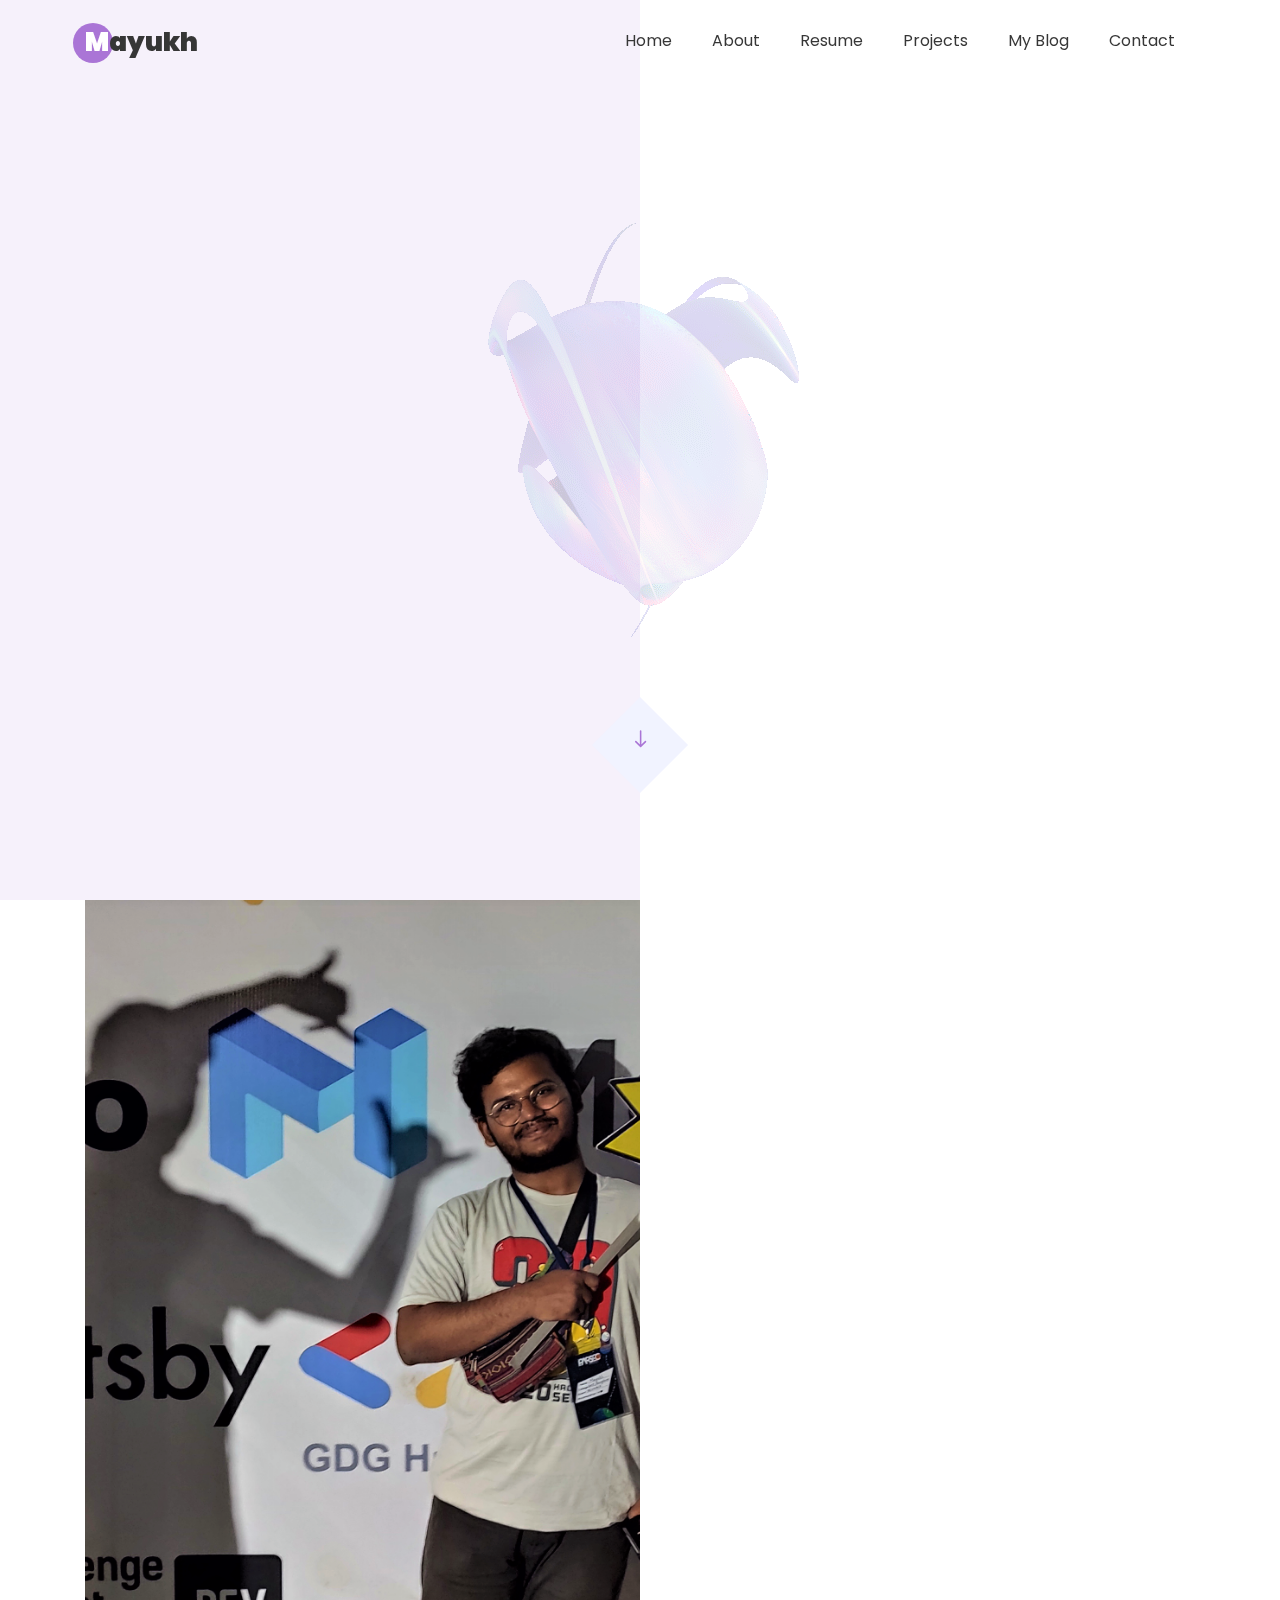
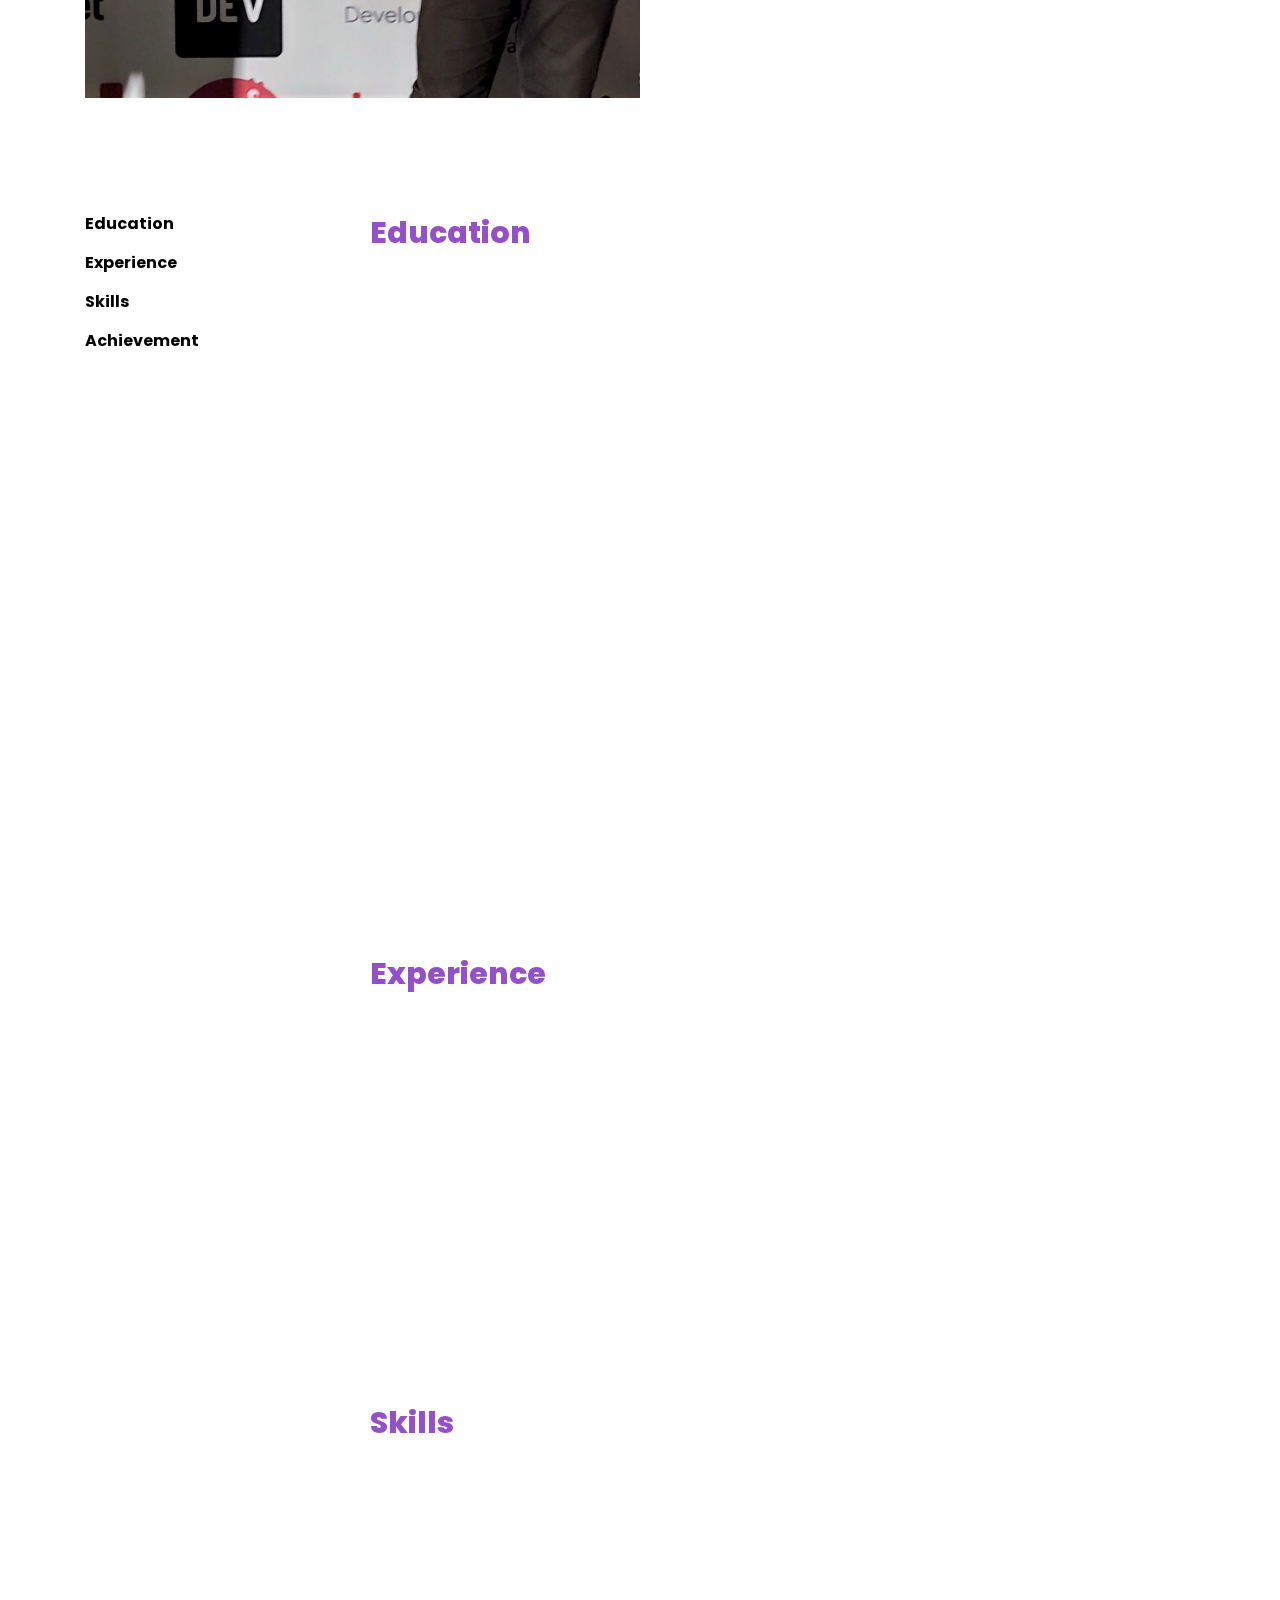
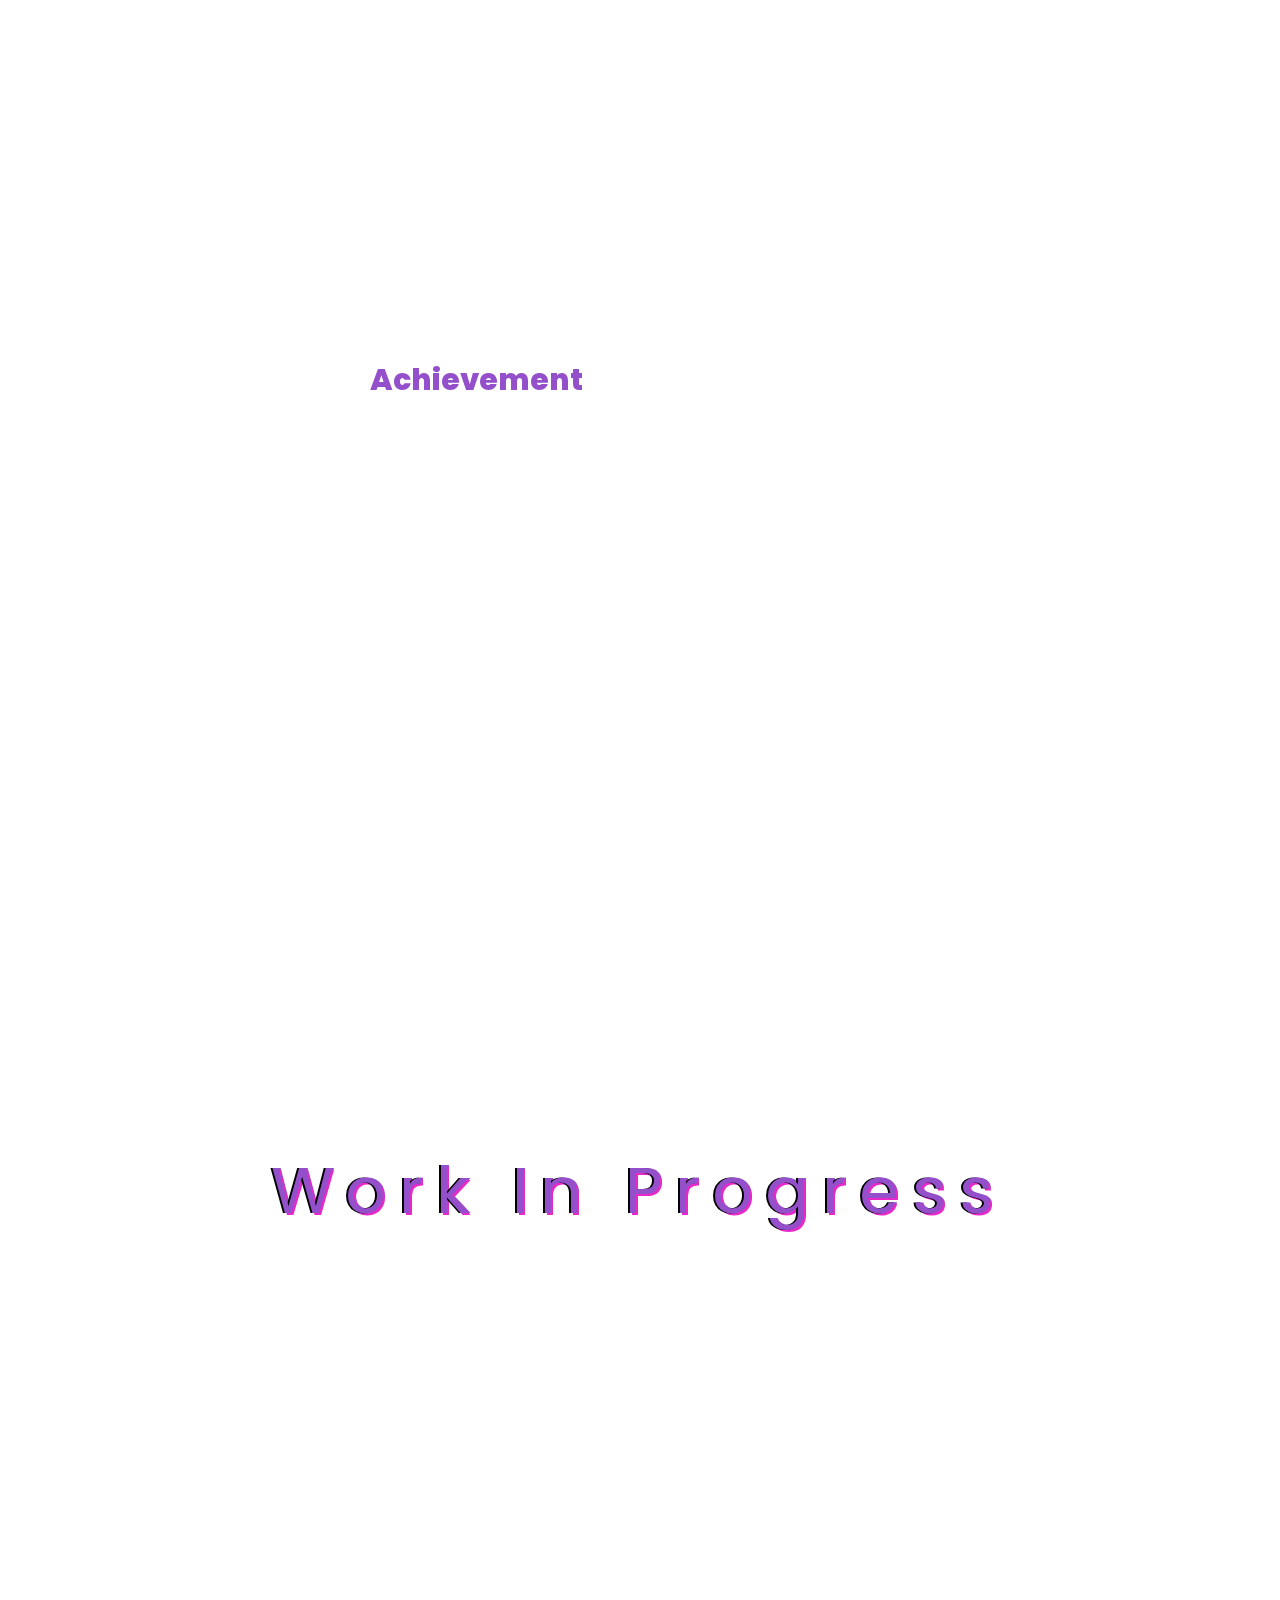
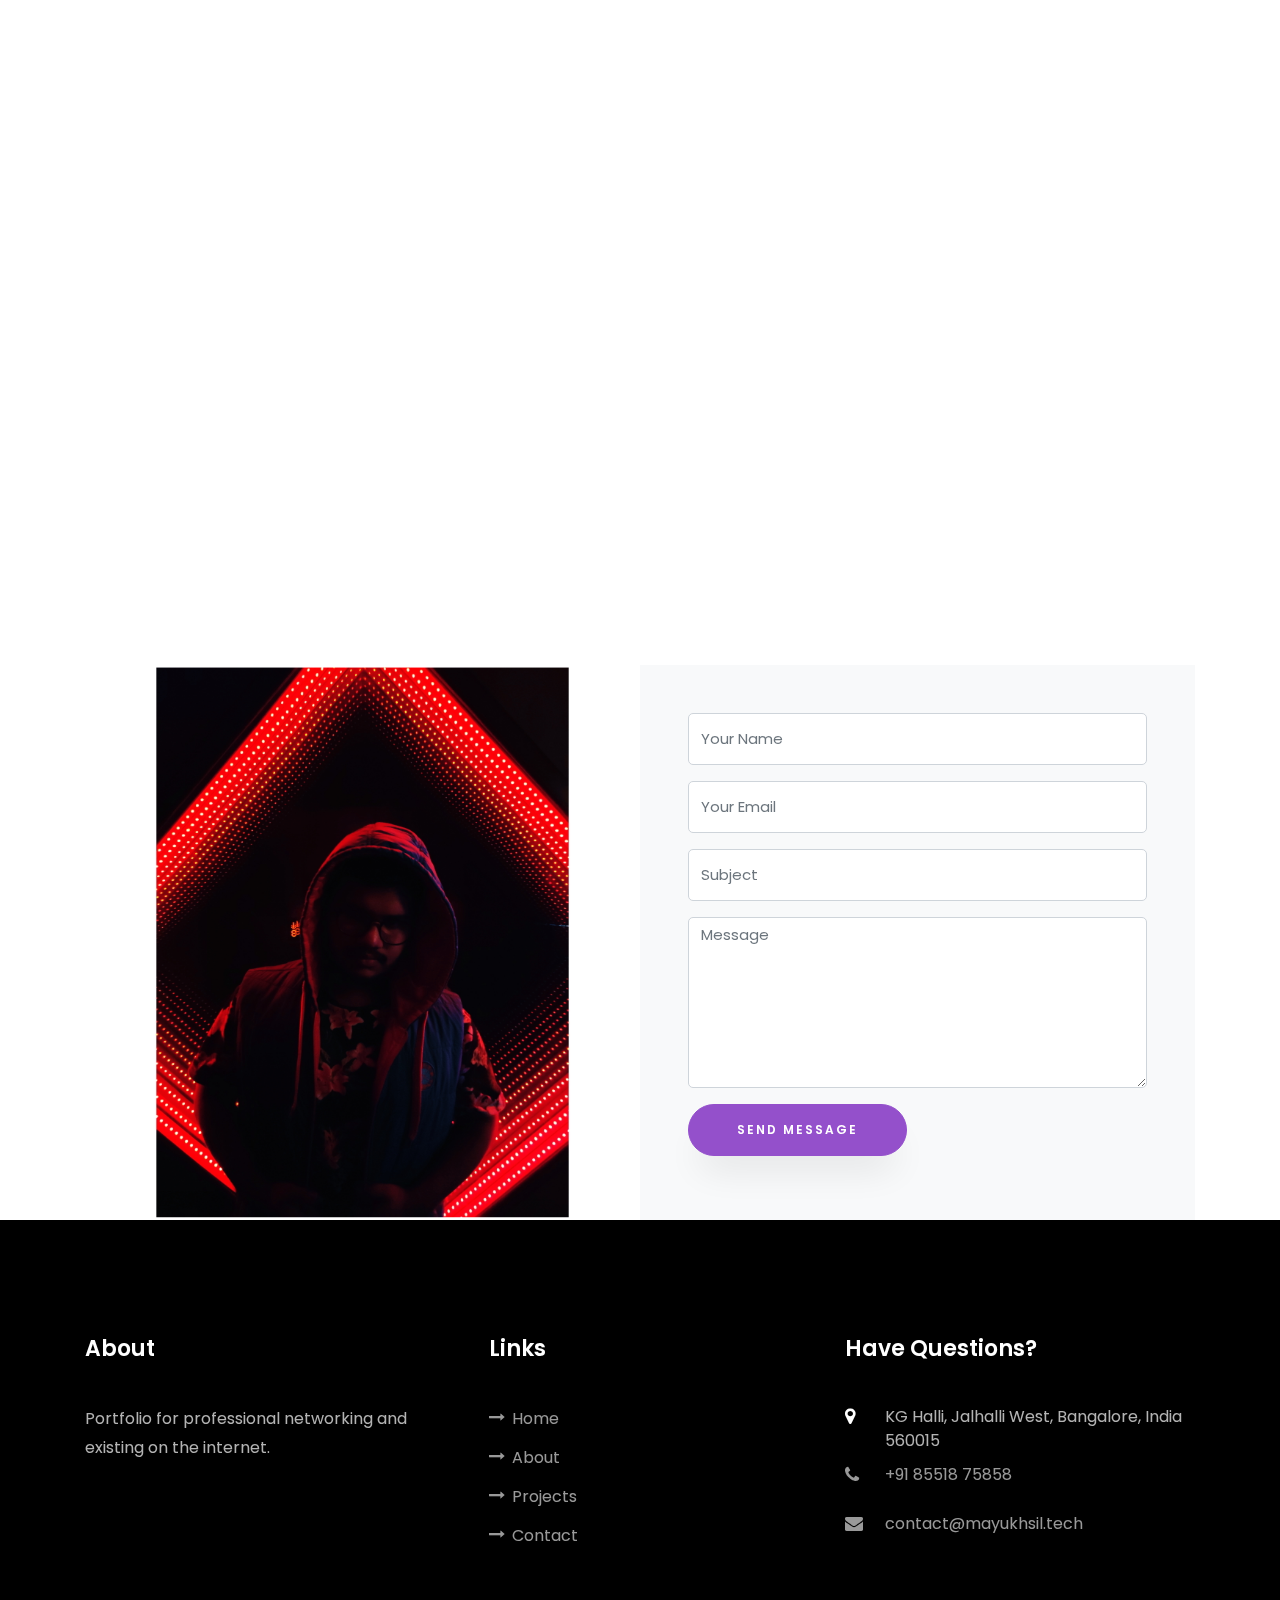
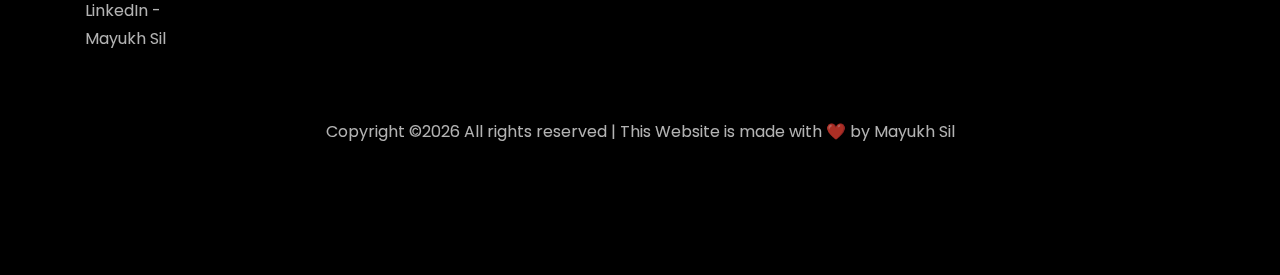
==== index.html @ 93328729 "stable build" ====
<!DOCTYPE html>
<html lang="en">

<head>
	<title>Mayukh Sil</title>
	<meta charset="utf-8">
	<meta name="viewport" content="width=device-width, initial-scale=1, shrink-to-fit=yes">

	<link href="https://fonts.googleapis.com/css?family=Poppins:100,200,300,400,500,600,700,800,900" rel="stylesheet">

	<link rel="stylesheet" href="css/open-iconic-bootstrap.min.css">
	<link rel="stylesheet" href="css/animate.css">

	<link rel="stylesheet" href="css/owl.carousel.min.css">
	<link rel="stylesheet" href="css/owl.theme.default.min.css">
	<link rel="stylesheet" href="css/magnific-popup.css">

	<link rel="stylesheet" href="css/aos.css">

	<link rel="stylesheet" href="css/ionicons.min.css">

	<link rel="stylesheet" href="css/flaticon.css">
	<link rel="stylesheet" href="css/icomoon.css">
	<link rel="stylesheet" href="css/style.css">

	<link href="images/favicon.png" rel="shortcut icon" type="image/x-icon" />

</head>

<body data-spy="scroll" data-target=".site-navbar-target" data-offset="300">
	<div id="preloader"></div>



	<nav class="navbar navbar-expand-lg navbar-dark ftco_navbar ftco-navbar-light site-navbar-target" id="ftco-navbar">
		<div class="container">
			<a class="navbar-brand" href="index.html"><span>M</span>ayukh</a>
			<button class="navbar-toggler js-fh5co-nav-toggle fh5co-nav-toggle" type="button" data-toggle="collapse"
				data-target="#ftco-nav" aria-controls="ftco-nav" aria-expanded="false" aria-label="Toggle navigation">
				<span class="oi oi-menu"></span> Menu
			</button>

			<div class="collapse navbar-collapse" id="ftco-nav">
				<ul class="navbar-nav nav ml-auto">
					<li class="nav-item"><a href="#home-section" class="nav-link"><span>Home</span></a></li>
					<li class="nav-item"><a href="#about-section" class="nav-link"><span>About</span></a></li>
					<li class="nav-item"><a href="#resume-section" class="nav-link"><span>Resume</span></a></li>
					<!--
					<li class="nav-item"><a href="#services-section" class="nav-link"><span>Services</span></a></li>
				-->
					<li class="nav-item"><a href="#projects-section" class="nav-link"><span>Projects</span></a></li>
					<li class="nav-item"><a href="https://medium.com/@mayukh.sil7" class="nav-link"><span>My Blog</span></a>
					</li>
					<li class="nav-item"><a href="#contact-section" class="nav-link"><span>Contact</span></a></li>
				</ul>
			</div>
		</div>
	</nav>
	<section class="hero-wrap js-fullheight">
		<div class="overlay"></div>
		<div class="container">
			<div class="row no-gutters slider-text js-fullheight justify-content-center align-items-center">
				<div class="col-lg-8 col-md-6 ftco-animate d-flex align-items-center">
					<div class="text text-center">
						<span class="subheading">Hey! I am</span>
						<h1 class="glitch" data-text="MAYUKH SIL">MAYUKH SIL</h1>
						<h2>I'm a
							<span class="txt-rotate" data-period="300"
								data-rotate='[ "Developer.", "UI/UX Designer.", "Data Analyst.", "Photographer."]'></span>
						</h2>
					</div>
				</div>
			</div>
		</div>
		</div>
		<div class="mouse">
			<a href="#" class="mouse-icon">
				<div class="mouse-wheel"><span class="ion-ios-arrow-round-down"></span></div>
			</a>
		</div>
	</section>

	<section class="ftco-about img ftco-section ftco-no-pt ftco-no-pb " id="about-section">
		<div class="container">
			<div class="row d-flex no-gutters">
				<div class="col-md-3 col-lg-6 d-flex">
					<div class="img-about img d-flex align-items-stretch">
						<div class="overlay"></div>
						<div class="img d-flex align-self-stretch align-items-center"
							style="background-image:url(images/header-bg.jpg);">
						</div>
					</div>
				</div>
				<div class="col-md-6 col-lg-6 pl-md-5 py-5">
					<div class="row justify-content-start pb-3">
						<div class="col-md-12 heading-section ftco-animate">
							<h1 class="big">About</h1>
							<h2 class="mb-4">About Me</h2>
							<p>I am pursuing B.E. in Computer Science. I am a very optimistic guy with loads of joyful vibes,
								and I try my best to keep the conversations flowing. Technology as a whole has alwyas amused
								me and has kept my brains working to the maximum. From the moment I was exposed to the 
								industry I have worked on quite a lot projects using tech stacks like Tensorflow, OpenCV, Flutter,
								HTML, CSS, js, etc. My vision is to make the world a better place for us and the next Generation 
								to live in.
								</p>
							<ul class="about-info mt-4 px-md-0 px-2">
								<li class="d-flex"><span>Name:</span> <span>Mayukh Sil</span></li>
								<li class="d-flex"><span>Date of birth:</span> <span>07 October 2000</span></li>
								<li class="d-flex"><span>Address:</span> <span>KG Halli, Jalhalli West, Bangalore, India</span>
								</li>
								<li class="d-flex"><span>Zip code:</span> <span>560015</span></li>
								<li class="d-flex"><span>Email:</span> <span>contact@bhanupratap.me</span></li>
								<li class="d-flex"><span>Phone: </span> <span>+91 8551875858</span></li>
							</ul>
						</div>
					</div>
					<div class="counter-wrap ftco-animate d-flex mt-md-3">
						<div class="text">
							<p><a href="https://drive.google.com/file/d/1yWUNBgLp33LvLW0qSd0_REghd8GrOHs9/view?usp=sharing"
									class="btn btn-primary py-3 px-3">Download CV</a></p>
						</div>
					</div>
				</div>
			</div>
		</div>
	</section>
	<section class="ftco-section ftco-no-pb goto-here" id="resume-section">
		<div class="container">
			<div class="row">
				<div class="col-md-3">
					<nav id="navi">
						<ul>
							<li><a href="#page-1">Education</a></li>
							<li><a href="#page-2">Experience</a></li>
							<li><a href="#page-3">Skills</a></li>
							<li><a href="#page-4">Achievement</a></li>
						</ul>
					</nav>
				</div>
				<div class="col-md-9">
					<div id="page-1" class="page one">
						<h2 class="heading">Education</h2>
						<div class="resume-wrap d-flex ftco-animate">
							<div class="icon d-flex align-items-center justify-content-center">
								<span class="flaticon-ideas"></span>
							</div>
							<div class="text pl-3">
								<span class="date">2018-Present</span>
								<h2>Bachelor Degree in Computer Science</h2>
								<span class="position">Sri Venkateshwara College of Engineering, Bangalore</span>
								<p><span class="position">Percentage:</span><span class="date"> 75</span></p>
							</div>
						</div>
						<div class="resume-wrap d-flex ftco-animate">
							<div class="icon d-flex align-items-center justify-content-center">
								<span class="flaticon-ideas"></span>
							</div>
							<div class="text pl-3">
								<span class="date">2017-2018</span>
								<h2>12<sup>th</sup> Grade</h2>
								<span class="position">Kendriya Vidyalaya No. 2, AFS Devlali</span>
								<p><span class="position">Percentage:</span><span class="date"> 74</span></p>

							</div>
						</div>
						<div class="resume-wrap d-flex ftco-animate">
							<div class="icon d-flex align-items-center justify-content-center">
								<span class="flaticon-ideas"></span>
							</div>
							<div class="text pl-3">
								<span class="date">2015-2016</span>
								<h2>10<sup>th</sup> Standard</h2>
								<span class="position">Kendriya Vidyalaya No. 2, AFS Devlali</span>
								<p><span class="position">CGPA:</span><span class="date"> 9.8</span></p>
							</div>
						</div>
					</div>

					<div id="page-2" class="page two">
						<h2 class="heading">Experience</h2>
						<div class="resume-wrap d-flex ftco-animate">
							<div class="icon d-flex align-items-center justify-content-center">
								<span class="flaticon-ideas"></span>
							</div>
							<div class="text pl-3">
								<span class="date">MAR/2019 - NOV/2019</span>
								<h2>Data Analysis</h2>
								<span class="position">Swiggy</span>
							</div>
						</div>
						<div class="resume-wrap d-flex ftco-animate">
							<div class="icon d-flex align-items-center justify-content-center">
								<span class="flaticon-ideas"></span>
							</div>
							<div class="text pl-3">
								<span class="date">FEB/2020-Present</span>
								<h2>Android Development</h2>
								<span class="position">NULLCREW</span>
							</div>
						</div>
					</div>
					<div id="page-3" class="page three">
						<h2 class="heading">Skills</h2>
						<div class="row">
							<div class="col-md-6 animate-box ftco-animate">
								<div class="progress-wrap ">
									<h3>Python</h3>
									<div class="progress1">
										<div class="progress-bar color-1" role="progressbar" aria-valuenow="90"
											aria-valuemin="0" aria-valuemax="100" style="width:90%">
											<span class="percentage">90%</span>
										</div>
									</div>
								</div>
							</div>
							<div class="col-md-6 animate-box">
								<div class="progress-wrap ftco-animate">
									<h3>Flutter/DART</h3>
									<div class="progress1">
										<div class="progress-bar color-4" role="progressbar" aria-valuenow="90"
											aria-valuemin="0" aria-valuemax="100" style="width:80%">
											<span>80%</span>
										</div>
									</div>
								</div>
							</div>
							<div class="col-md-6 animate-box">
								<div class="progress-wrap ftco-animate">
									<h3>Machine Learning</h3>
									<div class="progress1">
										<div class="progress-bar color-5" role="progressbar" aria-valuenow="70"
											aria-valuemin="0" aria-valuemax="100" style="width:75%">
											<span>75%</span>
										</div>
									</div>
								</div>
							</div>

							<div class="col-md-6 animate-box">
								<div class="progress-wrap ftco-animate">
									<h3>Linux/UNIX</h3>
									<div class="progress1">
										<div class="progress-bar color-6" role="progressbar" aria-valuenow="80"
											aria-valuemin="0" aria-valuemax="100" style="width:80%">
											<span>80%</span>
										</div>
									</div>
								</div>
							</div>

							<div class="col-md-6 animate-box">
								<div class="progress-wrap ftco-animate">
									<h3>Web Scaping</h3>
									<div class="progress1">
										<div class="progress-bar color-6" role="progressbar" aria-valuenow="80"
											aria-valuemin="0" aria-valuemax="100" style="width:40%">
											<span>40%</span>
										</div>
									</div>
								</div>
							</div>

							<div class="col-md-6 animate-box">
								<div class="progress-wrap ftco-animate">
									<h3>Data Science</h3>
									<div class="progress1">
										<div class="progress-bar color-6" role="progressbar" aria-valuenow="80"
											aria-valuemin="0" aria-valuemax="100" style="width:65%">
											<span>65%</span>
										</div>
									</div>
								</div>
							</div>
							<div class="col-md-6 animate-box">
								<div class="progress-wrap ftco-animate">
									<h3>Computer Vision</h3>
									<div class="progress1">
										<div class="progress-bar color-6" role="progressbar" aria-valuenow="80"
											aria-valuemin="0" aria-valuemax="100" style="width:60%">
											<span>60%</span>
										</div>
									</div>
								</div>
							</div>


							<div class="col-md-6 animate-box">
								<div class="progress-wrap ftco-animate">
									<h3>Illustration</h3>
									<div class="progress1">
										<div class="progress-bar color-2" role="progressbar" aria-valuenow="85"
											aria-valuemin="0" aria-valuemax="100" style="width:50%">
											<span>50%</span>
										</div>
									</div>
								</div>
							</div>

							<div class="col-md-6 animate-box">
								<div class="progress-wrap ftco-animate">
									<h3>UI/UX</h3>
									<div class="progress1">
										<div class="progress-bar color-6" role="progressbar" aria-valuenow="80"
											aria-valuemin="0" aria-valuemax="100" style="width:80%">
											<span>60%</span>
										</div>
									</div>
								</div>
							</div>

							<div class="col-md-6 animate-box">
								<div class="progress-wrap ftco-animate">
									<h3>HTML5/CSS</h3>
									<div class="progress1">
										<div class="progress-bar color-3" role="progressbar" aria-valuenow="95"
											aria-valuemin="0" aria-valuemax="100" style="width:50%">
											<span>50%</span>
										</div>
									</div>
								</div>
							</div>
						</div>
					</div>
					<div id="page-4" class="page four">
						<h2 class="heading">Achievement</h2>
						<div class="resume-wrap d-flex ftco-animate">
							<div class="icon d-flex align-items-center justify-content-center">
								<span class="flaticon-ideas"></span>
							</div>
							<div class="text pl-3">
								<h2>Hack Club</h2>
								<span class="position">Co-Lead at Hack Club SVCE</span>
								<p>We have some of the most amazing team members and a global community of hackers around the world. The
									goal of Hack Club is to help you become the envisioned Developer you always wanted to be.</p>
								<h5><a href="https://youtu.be/bSwjzbvJqBI">The video for the same can be viewed by
										clicking
										here</a>
								</h5>
							</div>
						</div>
						<div class="resume-wrap d-flex ftco-animate">
							<div class="icon d-flex align-items-center justify-content-center">
								<span class="flaticon-ideas"></span>
							</div>
							<div class="text pl-3">
								<h2>Selected for Google Cloud Prize in
									nation level hackathon "HackON"</h2>
							</div>
						</div>
						<div class="resume-wrap d-flex ftco-animate">
							<div class="icon d-flex align-items-center justify-content-center">
								<span class="flaticon-ideas"></span>
							</div>
							<div class="text pl-3">
								<h2>Second winner for Ideathon-2020 which was organized by our College.</h2>
							</div>
						</div>
						
					</div>
				</div>
			</div>
		</div>
	</section>
	<!--
    <section class="ftco-section" id="services-section">
    	<div class="container-fluid px-md-5">
    		<div class="row justify-content-center py-5 mt-5">
          <div class="col-md-12 heading-section text-center ftco-animate">
          	<h1 class="big big-2">Services</h1>
            <h2 class="mb-4">Services</h2>
            <p>Far far away, behind the word mountains, far from the countries Vokalia and Consonantia</p>
          </div>
        </div>
    		<div class="row">
					<div class="col-md-4 text-center d-flex ftco-animate">
						<a href="#" class="services-1 shadow">
							<span class="icon">
								<i class="flaticon-analysis"></i>
							</span>
							<div class="desc">
								<h3 class="mb-5">Web Design</h3>
								<p>A small river named Duden flows by their place and supplies it with the necessary regelialia.</p>
							</div>
						</a>
					</div>
					<div class="col-md-4 text-center d-flex ftco-animate">
						<a href="#" class="services-1 shadow">
							<span class="icon">
								<i class="flaticon-flasks"></i>
							</span>
							<div class="desc">
								<h3 class="mb-5">Phtography</h3>
								<p>A small river named Duden flows by their place and supplies it with the necessary regelialia.</p>
							</div>
						</a>
					</div>
					<div class="col-md-4 text-center d-flex ftco-animate">
						<a href="#" class="services-1 shadow">
							<span class="icon">
								<i class="flaticon-ideas"></i>
							</span>
							<div class="desc">
								<h3 class="mb-5">Web Developer</h3>
								<p>A small river named Duden flows by their place and supplies it with the necessary regelialia.</p>
							</div>
						</a>
					</div>

					<div class="col-md-4 text-center d-flex ftco-animate">
						<a href="#" class="services-1 shadow">
							<span class="icon">
								<i class="flaticon-innovation"></i>
							</span>
							<div class="desc">
								<h3 class="mb-5">App Developing</h3>
								<p>A small river named Duden flows by their place and supplies it with the necessary regelialia.</p>
							</div>
						</a>
					</div>
					<div class="col-md-4 text-center d-flex ftco-animate">
						<a href="#" class="services-1 shadow">
							<span class="icon">
								<i class="flaticon-ux-design"></i>
							</span>
							<div class="desc">
								<h3 class="mb-5">Branding</h3>
								<p>A small river named Duden flows by their place and supplies it with the necessary regelialia.</p>
							</div>
						</a>
					</div>
					<div class="col-md-4 text-center d-flex ftco-animate">
						<a href="#" class="services-1 shadow">
							<span class="icon">
								<i class="flaticon-idea"></i>
							</span>
							<div class="desc">
								<h3 class="mb-5">Product Strategy</h3>
								<p>A small river named Duden flows by their place and supplies it with the necessary regelialia.</p>
							</div>
						</a>
					</div>
				</div>
    	</div>
    </section>

    <section class="ftco-section ftco-project" id="projects-section">
    	<div class="container-fluid px-md-0">
    		<div class="row no-gutters justify-content-center pb-5">
          <div class="col-md-12 heading-section text-center ftco-animate">
          	<h1 class="big big-2">Projects</h1>
            <h2 class="mb-4">Photographs And Videos</h2>
            <p>Some of my works!</p>
          </div>
        </div>
    		<div class="row no-gutters">
    			<div class="col-md-4">
    				<div class="project img ftco-animate d-flex justify-content-center align-items-center" style="background-image: url(images/work-1.jpg);">
    					<div class="overlay"></div>
	    				<div class="text text-center p-4">
	    					<h3><a href="#">Branding &amp; Illustration Design</a></h3>
	    					<span>Web Design</span>
	    				</div>
    				</div>
  				</div>
  				<div class="col-md-4">
    				<div class="project img ftco-animate d-flex justify-content-center align-items-center" style="background-image: url(images/work-2.jpg);">
    					<div class="overlay"></div>
	    				<div class="text text-center p-4">
	    					<h3><a href="#">Branding &amp; Illustration Design</a></h3>
	    					<span>Web Design</span>
	    				</div>
    				</div>
  				</div>

    			<div class="col-md-4">
    				<div class="project img ftco-animate d-flex justify-content-center align-items-center" style="background-image: url(images/work-3.jpg);">
    					<div class="overlay"></div>
	    				<div class="text text-center p-4">
	    					<h3><a href="#">Branding &amp; Illustration Design</a></h3>
	    					<span>Web Design</span>
	    				</div>
    				</div>
    			</div>
    			<div class="col-md-4">
    				<div class="project img ftco-animate d-flex justify-content-center align-items-center" style="background-image: url(images/work-4.jpg);">
    					<div class="overlay"></div>
	    				<div class="text text-center p-4">
	    					<h3><a href="#">Branding &amp; Illustration Design</a></h3>
	    					<span>Web Design</span>
	    				</div>
    				</div>
    			</div>
    			<div class="col-md-4">
    				<div class="project img ftco-animate d-flex justify-content-center align-items-center" style="background-image: url(images/work-5.jpg);">
    					<div class="overlay"></div>
	    				<div class="text text-center p-4">
	    					<h3><a href="#">Branding &amp; Illustration Design</a></h3>
	    					<span>Web Design</span>
	    				</div>
    				</div>
    			</div>
    			<div class="col-md-4">
    				<div class="project img ftco-animate d-flex justify-content-center align-items-center" style="background-image: url(images/work-6.jpg);">
    					<div class="overlay"></div>
	    				<div class="text text-center p-4">
	    					<h3><a href="#">Branding &amp; Illustration Design</a></h3>
	    					<span>Web Design</span>
	    				</div>
    				</div>
    			</div>
    		</div>
    	</div>
    </section>


    <section class="ftco-section ftco-no-pt ftco-no-pb ftco-counter img" id="section-counter">
    	<div class="container-fluid px-md-5">
				<div class="row d-md-flex align-items-center">
          <div class="col-md d-flex justify-content-center counter-wrap ftco-animate">
            <div class="block-18 shadow">
              <div class="text">
                <strong class="number" data-number="100">0</strong>
                <span>Awards</span>
              </div>
            </div>
          </div>
          <div class="col-md d-flex justify-content-center counter-wrap ftco-animate">
            <div class="block-18 shadow">
              <div class="text">
                <strong class="number" data-number="1200">0</strong>
                <span>Complete Projects</span>
              </div>
            </div>
          </div>
          <div class="col-md d-flex justify-content-center counter-wrap ftco-animate">
            <div class="block-18 shadow">
              <div class="text">
                <strong class="number" data-number="1200">0</strong>
                <span>Happy Customers</span>
              </div>
            </div>
          </div>
          <div class="col-md d-flex justify-content-center counter-wrap ftco-animate">
            <div class="block-18 shadow">
              <div class="text">
                <strong class="number" data-number="500">0</strong>
                <span>Cups of coffee</span>
              </div>
            </div>
          </div>
        </div>
      </div>
    </section>
    -->


	<section class="ftco-section" id="projects-section">
		<div class="container">
			<div class="row justify-content-center mb-5 pb-5">
				<div class="col-md-7 heading-section text-center ftco-animate">
					<h1 class="big big-2">Projects</h1>
					<h2 class="mb-4">Projects</h2>
				</div>
				<h1 class="glitch" data-text="Work In Progress">Work In Progress</h1>
				<div class="row justify-content-center mb-5 pb-5">
					<div class="col-md-7 heading-section text-center ftco-animate">
							<h3 class="mb-4">Till then how about checking my <a href="https://www.github.com/mayukhsil">Github.</a></h3>
							
					</div>
			</div>
			<!--
			<h1 class="glitch" data-text="Work In Progress">Work In Progress</h1>
			<div class="row d-flex">
				<div class="col-md-4 d-flex ftco-animate">
					<div class="blog-entry justify-content-end">
						<a href="single.html" class="block-20" style="background-image: url('images/image_1.jpg');">
						</a>
						<div class="text mt-3 float-right d-block">
							<h3 class="heading"><a href="single.html">Why Lead Generation is Key for Business Growth</a>
							</h3>
							<div class="d-flex align-items-center mb-3 meta">
								<p class="mb-0">
									<span class="mr-2">Sept. 12, 2019</span>
									<a href="#" class="mr-2">Admin</a>
									<a href="#" class="meta-chat"><span class="icon-chat"></span> 3</a>
								</p>
							</div>
							<p>A small river named Duden flows by their place and supplies it with the necessary
								regelialia.</p>
						</div>
					</div>
				</div>
				<div class="col-md-4 d-flex ftco-animate">
					<div class="blog-entry justify-content-end">
						<a href="single.html" class="block-20" style="background-image: url('images/image_2.jpg');">
						</a>
						<div class="text mt-3 float-right d-block">
							<h3 class="heading"><a href="single.html">Why Lead Generation is Key for Business Growth</a>
							</h3>
							<div class="d-flex align-items-center mb-3 meta">
								<p class="mb-0">
									<span class="mr-2">Sept. 12, 2019</span>
									<a href="#" class="mr-2">Admin</a>
									<a href="#" class="meta-chat"><span class="icon-chat"></span> 3</a>
								</p>
							</div>
							<p>A small river named Duden flows by their place and supplies it with the necessary
								regelialia.</p>
						</div>
					</div>
				</div>
				<div class="col-md-4 d-flex ftco-animate">
					<div class="blog-entry">
						<a href="single.html" class="block-20" style="background-image: url('images/image_3.jpg');">
						</a>
						<div class="text mt-3 float-right d-block">
							<h3 class="heading"><a href="single.html">Why Lead Generation is Key for Business Growth</a>
							</h3>
							<div class="d-flex align-items-center mb-3 meta">
								<p class="mb-0">
									<span class="mr-2">Sept. 12, 2019</span>
									<a href="#" class="mr-2">Admin</a>
									<a href="#" class="meta-chat"><span class="icon-chat"></span> 3</a>
								</p>
							</div>
							<p>A small river named Duden flows by their place and supplies it with the necessary
								regelialia.</p>
						</div>
					</div>
				</div>
			</div>
		-->
		</div>
	</section>

	<!--
	<section class="ftco-section ftco-hireme img" style="background-image: url(images/bg_1.jpg)">
		<div class="overlay"></div>
		<div class="container">
			<div class="row justify-content-center">
				<div class="col-md-7 ftco-animate text-center">
					<h2>I'm <span>Available</span> for freelancing</h2>
					<p>A small river named Duden flows by their place and supplies it with the necessary regelialia.</p>
					<p class="mb-0"><a href="#" class="btn btn-primary py-3 px-5">Hire me</a></p>
				</div>
			</div>
		</div>
	</section>
-->
	<section class="ftco-section contact-section ftco-no-pb" id="contact-section">
		<div class="container">
			<div class="row justify-content-center mb-5 pb-3">
				<div class="col-md-7 heading-section text-center ftco-animate">
					<h2 class="mb-4">Contact Me</h2>
				</div>
			</div>

			<div class="row justify-content-center d-flex contact-info mb-5 ">
				<div class="col-lg-3 d-flex ftco-animate">
					<div class="align-self-stretch box text-center p-4 shadow">
						<div class="icon d-flex align-items-center justify-content-center">
							<span class="icon-map-signs"></span>
						</div>
						<div>
							<h3 class="mb-4">Address</h3>
							<p>KG Halli, Jalhalli West, Bangalore, India 560015</p>
						</div>
					</div>
				</div>
				<div class="col-md-6 col-lg-3 d-flex ftco-animate">
					<div class="align-self-stretch box text-center p-4 shadow">
						<div class="icon d-flex align-items-center justify-content-center">
							<span class="icon-phone2"></span>
						</div>
						<div>
							<h3 class="mb-4">Contact Number</h3>
							<p><a href="tel://+918551875858" target="_blank">+91 85518 75858</a></p>
						</div>
					</div>
				</div>
				<div class="col-md-6 col-lg-3 d-flex ftco-animate">
					<div class="align-self-stretch box text-center p-4 shadow">
						<div class="icon d-flex align-items-center justify-content-center">
							<span class="icon-paper-plane"></span>
						</div>
						<div>
							<h3 class="mb-4">Email Address</h3>
							<p><a href="mailto:contact@mayukhsil.tech" target="_blank">contact@mayukhsil.tech</a></p>
						</div>
					</div>
				</div>
			</div>
			<a id="back2Top" title="Back to top" href="#">&#10148;</a>
			<div class="row no-gutters block-9">
				<div class="col-md-6 order-md-last d-flex">
					<form action="#" class="bg-light p-4 p-md-5 contact-form">
						<div class="form-group">
							<input type="text" class="form-control" placeholder="Your Name">
						</div>
						<div class="form-group">
							<input type="text" class="form-control" placeholder="Your Email">
						</div>
						<div class="form-group">
							<input type="text" class="form-control" placeholder="Subject">
						</div>
						<div class="form-group">
							<textarea name="" id="" cols="30" rows="7" class="form-control"
								placeholder="Message"></textarea>
						</div>
						<div class="form-group">
							<input type="submit" value="Send Message" class="btn btn-primary py-3 px-5">
						</div>
					</form>

				</div>

				<div class="col-md-6 d-flex">
					<div class="img" style="background-image: url(images/portrait.jpg);"></div>
				</div>
			</div>
		</div>
	</section>


	<footer class="ftco-footer ftco-section">
		<div class="container">
			<div class="row mb-5">
				<div class="col-md">
					<div class="ftco-footer-widget mb-4">
						<h2 class="ftco-heading-2">About</h2>
						<p>Portfolio for professional networking and existing on the internet.</p>
						<ul class="ftco-footer-social list-unstyled float-md-left float-lft mt-5">
							<li class="ftco-animate"><a href="https://github.com/mayukhsil" target="_blank"><span
										class="icon-github-alt"></span></a></li>
							<li class="ftco-animate"><a href="https://twitter.com/SilMayukh" target="_blank"><span
										class="icon-twitter-square"></span></a></li>
							<div class="LI-profile-badge" data-version="v1" data-size="medium" data-locale="en_US" data-type="horizontal"
								data-theme="dark" data-vanity="mayukhsil"><a class="LI-simple-link"
									href='https://in.linkedin.com/in/mayukhsil?trk=profile-badge'>LinkedIn -</br>Mayukh Sil</a></div>
						</ul>
					</div>
				</div>
				<div class="col-md">
					<div class="ftco-footer-widget mb-4 ml-md-4">
						<h2 class="ftco-heading-2">Links</h2>
						<ul class="list-unstyled">
							<li><a href="#"><span class="icon-long-arrow-right mr-2"></span>Home</a></li>
							<li><a href="#about-section"><span class="icon-long-arrow-right mr-2"></span>About</a></li>
							<li><a href="#projects-section"><span class="icon-long-arrow-right mr-2"></span>Projects</a>
							</li>
							<li><a href="#contact-section"><span class="icon-long-arrow-right mr-2"></span>Contact</a>
							</li>
						</ul>
					</div>
				</div>
				<!--
				<div class="col-md">
					<div class="ftco-footer-widget mb-4">
						<h2 class="ftco-heading-2">Services</h2>
						<ul class="list-unstyled">
							<li><a href="#"><span class="icon-long-arrow-right mr-2"></span>Web Design</a></li>
							<li><a href="#"><span class="icon-long-arrow-right mr-2"></span>Web Development</a></li>
							<li><a href="#"><span class="icon-long-arrow-right mr-2"></span>Business Strategy</a></li>
							<li><a href="#"><span class="icon-long-arrow-right mr-2"></span>Data Analysis</a></li>
							<li><a href="#"><span class="icon-long-arrow-right mr-2"></span>Graphic Design</a></li>
						</ul>
					</div>
				</div>
			-->
				<div class="col-md">
					<div class="ftco-footer-widget mb-4">
						<h2 class="ftco-heading-2">Have Questions?</h2>
						<div class="block-23 mb-3">
							<ul>
								<li><span class="icon icon-map-marker"></span><span class="text">KG Halli, Jalhalli West, Bangalore, India 560015</span></li>
								<li><a href="#"><span class="icon icon-phone"></span><span class="text">+91 85518 75858</span></a></li>
								<li><a href="#"><span class="icon icon-envelope"></span><span
											class="text">contact@mayukhsil.tech</span></a></li>
							</ul>
						</div>
					</div>
				</div>
			</div>
			<div class="row">
				<div class="col-md-12 text-center">

					<p>
						Copyright &copy;<script>
							document.write(new Date().getFullYear());
						</script> All rights reserved | This Website is made with ❤️ <i class="icon ion-heart"></i> by
						<a href="https://instagram.com/bantai.bombil" target="_blank">Mayukh Sil</a>
					</p>
				</div>
			</div>
		</div>
	</footer>



	<!-- loader -->
	<div id="ftco-loader" class="show fullscreen"><svg class="circular" width="48px" height="48px">
			<circle class="path-bg" cx="24" cy="24" r="22" fill="none" stroke-width="4" stroke="#eeeeee" />
			<circle class="path" cx="24" cy="24" r="22" fill="none" stroke-width="4" stroke-miterlimit="10"
				stroke="#F96D00" /></svg></div>


	<script src="js/jquery.min.js"></script>
	<script src="js/jquery-migrate-3.0.1.min.js"></script>
	<script src="js/popper.min.js"></script>
	<script src="js/bootstrap.min.js"></script>
	<script src="js/jquery.easing.1.3.js"></script>
	<script src="js/jquery.waypoints.min.js"></script>
	<script src="js/jquery.stellar.min.js"></script>
	<script src="js/owl.carousel.min.js"></script>
	<script src="js/jquery.magnific-popup.min.js"></script>
	<script src="js/aos.js"></script>
	<script src="js/jquery.animateNumber.min.js"></script>
	<script src="js/scrollax.min.js"></script>
	<script type="text/javascript" src="https://platform.linkedin.com/badges/js/profile.js" async defer></script>


	<script src="js/main.js"></script>
	<script>
		$(document).ready(function () {
			//Preloader
			function hidePreloader() {
				var preloader = $('#preloader');
				preloader.fadeOut(900);
			}
			hidePreloader();

		});

		$(window).scroll(function () {
			var height = $(window).scrollTop();
			if (height > 100) {
				$('#back2Top').fadeIn();
			} else {
				$('#back2Top').fadeOut();
			}
		});
		$(document).ready(function () {
			$("#back2Top").click(function (event) {
				event.preventDefault();
				$("html, body").animate({
					scrollTop: 0
				}, "slow");
				return false;
			});

		});
		jQuery(document).ready(function ($) {
			$('.hidden-on-load').removeClass('hidden-on-load');
		});
	</script>
</body>

</html>
---- css/flaticon.css ----
/*
  	Flaticon icon font: Flaticon
  	Creation date: 04/01/2019 13:45
  	*/


@font-face {
  font-family: "Flaticon";
  src: url("../fonts/flaticon/font/Flaticon.eot");
  src: url("../fonts/flaticon/font/Flaticon.eot?#iefix") format("embedded-opentype"),
       url("../fonts/flaticon/font/Flaticon.woff") format("woff"),
       url("../fonts/flaticon/font/Flaticon.ttf") format("truetype"),
       url("../fonts/flaticon/font/Flaticon.svg#Flaticon") format("svg");
  font-weight: normal;
  font-style: normal;
}

@media screen and (-webkit-min-device-pixel-ratio:0) {
  @font-face {
    font-family: "Flaticon";
    src: url("../fonts/flaticon/font/Flaticon.svg#Flaticon") format("svg");
  }
}

[class^="flaticon-"]:before, [class*=" flaticon-"]:before,
[class^="flaticon-"]:after, [class*=" flaticon-"]:after {   
  font-family: Flaticon;
  font-style: normal;
  font-weight: normal;
  font-variant: normal;
  text-transform: none;
  line-height: 1;

  /* Better Font Rendering =========== */
  -webkit-font-smoothing: antialiased;
  -moz-osx-font-smoothing: grayscale;
}

.flaticon-ideas:before { content: "\f100"; }
.flaticon-flasks:before { content: "\f101"; }
.flaticon-analysis:before { content: "\f102"; }
.flaticon-ux-design:before { content: "\f103"; }
.flaticon-web-design:before { content: "\f104"; }
.flaticon-idea:before { content: "\f105"; }
.flaticon-innovation:before { content: "\f106"; }
---- css/icomoon.css ----
@font-face {
  font-family: 'icomoon';
  src: url('../fonts/icomoon/icomoon.eot?6tt51o');
  src: url('../fonts/icomoon/icomoon.eot?6tt51o#iefix') format('embedded-opentype'), url('../fonts/icomoon/icomoon.ttf?6tt51o') format('truetype'), url('../fonts/icomoon/icomoon.woff?6tt51o') format('woff'), url('../fonts/icomoon/icomoon.svg?6tt51o#icomoon') format('svg');
  font-weight: normal;
  font-style: normal;
}

[class^="icon-"], [class*=" icon-"] {
  /* use !important to prevent issues with browser extensions that change fonts */
  font-family: 'icomoon' !important;
  font-style: normal;
  font-weight: normal;
  font-variant: normal;
  text-transform: none;
  line-height: 1;
  /* Better Font Rendering =========== */
  -webkit-font-smoothing: antialiased;
  -moz-osx-font-smoothing: grayscale;
}


.icon-asterisk:before {
  content: "\f069";
}

.icon-plus:before {
  content: "\f067";
}

.icon-question:before {
  content: "\f128";
}

.icon-minus:before {
  content: "\f068";
}

.icon-glass:before {
  content: "\f000";
}

.icon-music:before {
  content: "\f001";
}

.icon-search:before {
  content: "\f002";
}

.icon-envelope-o:before {
  content: "\f003";
}

.icon-heart:before {
  content: "\f004";
}

.icon-star:before {
  content: "\f005";
}

.icon-star-o:before {
  content: "\f006";
}

.icon-user:before {
  content: "\f007";
}

.icon-film:before {
  content: "\f008";
}

.icon-th-large:before {
  content: "\f009";
}

.icon-th:before {
  content: "\f00a";
}

.icon-th-list:before {
  content: "\f00b";
}

.icon-check:before {
  content: "\f00c";
}

.icon-close:before {
  content: "\f00d";
}

.icon-remove:before {
  content: "\f00d";
}

.icon-times:before {
  content: "\f00d";
}

.icon-search-plus:before {
  content: "\f00e";
}

.icon-search-minus:before {
  content: "\f010";
}

.icon-power-off:before {
  content: "\f011";
}

.icon-signal:before {
  content: "\f012";
}

.icon-cog:before {
  content: "\f013";
}

.icon-gear:before {
  content: "\f013";
}

.icon-trash-o:before {
  content: "\f014";
}

.icon-home:before {
  content: "\f015";
}

.icon-file-o:before {
  content: "\f016";
}

.icon-clock-o:before {
  content: "\f017";
}

.icon-road:before {
  content: "\f018";
}

.icon-download:before {
  content: "\f019";
}

.icon-arrow-circle-o-down:before {
  content: "\f01a";
}

.icon-arrow-circle-o-up:before {
  content: "\f01b";
}

.icon-inbox:before {
  content: "\f01c";
}

.icon-play-circle-o:before {
  content: "\f01d";
}

.icon-repeat:before {
  content: "\f01e";
}

.icon-rotate-right:before {
  content: "\f01e";
}

.icon-refresh:before {
  content: "\f021";
}

.icon-list-alt:before {
  content: "\f022";
}

.icon-lock:before {
  content: "\f023";
}

.icon-flag:before {
  content: "\f024";
}

.icon-headphones:before {
  content: "\f025";
}

.icon-volume-off:before {
  content: "\f026";
}

.icon-volume-down:before {
  content: "\f027";
}

.icon-volume-up:before {
  content: "\f028";
}

.icon-qrcode:before {
  content: "\f029";
}

.icon-barcode:before {
  content: "\f02a";
}

.icon-tag:before {
  content: "\f02b";
}

.icon-tags:before {
  content: "\f02c";
}

.icon-book:before {
  content: "\f02d";
}

.icon-bookmark:before {
  content: "\f02e";
}

.icon-print:before {
  content: "\f02f";
}

.icon-camera:before {
  content: "\f030";
}

.icon-font:before {
  content: "\f031";
}

.icon-bold:before {
  content: "\f032";
}

.icon-italic:before {
  content: "\f033";
}

.icon-text-height:before {
  content: "\f034";
}

.icon-text-width:before {
  content: "\f035";
}

.icon-align-left:before {
  content: "\f036";
}

.icon-align-center:before {
  content: "\f037";
}

.icon-align-right:before {
  content: "\f038";
}

.icon-align-justify:before {
  content: "\f039";
}

.icon-list:before {
  content: "\f03a";
}

.icon-dedent:before {
  content: "\f03b";
}

.icon-outdent:before {
  content: "\f03b";
}

.icon-indent:before {
  content: "\f03c";
}

.icon-video-camera:before {
  content: "\f03d";
}

.icon-image:before {
  content: "\f03e";
}

.icon-photo:before {
  content: "\f03e";
}

.icon-picture-o:before {
  content: "\f03e";
}

.icon-pencil:before {
  content: "\f040";
}

.icon-map-marker:before {
  content: "\f041";
}

.icon-adjust:before {
  content: "\f042";
}

.icon-tint:before {
  content: "\f043";
}

.icon-edit:before {
  content: "\f044";
}

.icon-pencil-square-o:before {
  content: "\f044";
}

.icon-share-square-o:before {
  content: "\f045";
}

.icon-check-square-o:before {
  content: "\f046";
}

.icon-arrows:before {
  content: "\f047";
}

.icon-step-backward:before {
  content: "\f048";
}

.icon-fast-backward:before {
  content: "\f049";
}

.icon-backward:before {
  content: "\f04a";
}

.icon-play:before {
  content: "\f04b";
}

.icon-pause:before {
  content: "\f04c";
}

.icon-stop:before {
  content: "\f04d";
}

.icon-forward:before {
  content: "\f04e";
}

.icon-fast-forward:before {
  content: "\f050";
}

.icon-step-forward:before {
  content: "\f051";
}

.icon-eject:before {
  content: "\f052";
}

.icon-chevron-left:before {
  content: "\f053";
}

.icon-chevron-right:before {
  content: "\f054";
}

.icon-plus-circle:before {
  content: "\f055";
}

.icon-minus-circle:before {
  content: "\f056";
}

.icon-times-circle:before {
  content: "\f057";
}

.icon-check-circle:before {
  content: "\f058";
}

.icon-question-circle:before {
  content: "\f059";
}

.icon-info-circle:before {
  content: "\f05a";
}

.icon-crosshairs:before {
  content: "\f05b";
}

.icon-times-circle-o:before {
  content: "\f05c";
}

.icon-check-circle-o:before {
  content: "\f05d";
}

.icon-ban:before {
  content: "\f05e";
}

.icon-arrow-left:before {
  content: "\f060";
}

.icon-arrow-right:before {
  content: "\f061";
}

.icon-arrow-up:before {
  content: "\f062";
}

.icon-arrow-down:before {
  content: "\f063";
}

.icon-mail-forward:before {
  content: "\f064";
}

.icon-share:before {
  content: "\f064";
}

.icon-expand:before {
  content: "\f065";
}

.icon-compress:before {
  content: "\f066";
}

.icon-exclamation-circle:before {
  content: "\f06a";
}

.icon-gift:before {
  content: "\f06b";
}

.icon-leaf:before {
  content: "\f06c";
}

.icon-fire:before {
  content: "\f06d";
}

.icon-eye:before {
  content: "\f06e";
}

.icon-eye-slash:before {
  content: "\f070";
}

.icon-exclamation-triangle:before {
  content: "\f071";
}

.icon-warning:before {
  content: "\f071";
}

.icon-plane:before {
  content: "\f072";
}

.icon-calendar:before {
  content: "\f073";
}

.icon-random:before {
  content: "\f074";
}

.icon-comment:before {
  content: "\f075";
}

.icon-magnet:before {
  content: "\f076";
}

.icon-chevron-up:before {
  content: "\f077";
}

.icon-chevron-down:before {
  content: "\f078";
}

.icon-retweet:before {
  content: "\f079";
}

.icon-shopping-cart:before {
  content: "\f07a";
}

.icon-folder:before {
  content: "\f07b";
}

.icon-folder-open:before {
  content: "\f07c";
}

.icon-arrows-v:before {
  content: "\f07d";
}

.icon-arrows-h:before {
  content: "\f07e";
}

.icon-bar-chart:before {
  content: "\f080";
}

.icon-bar-chart-o:before {
  content: "\f080";
}

.icon-twitter-square:before {
  content: "\f081";
}

.icon-facebook-square:before {
  content: "\f082";
}

.icon-camera-retro:before {
  content: "\f083";
}

.icon-key:before {
  content: "\f084";
}

.icon-cogs:before {
  content: "\f085";
}

.icon-gears:before {
  content: "\f085";
}

.icon-comments:before {
  content: "\f086";
}

.icon-thumbs-o-up:before {
  content: "\f087";
}

.icon-thumbs-o-down:before {
  content: "\f088";
}

.icon-star-half:before {
  content: "\f089";
}

.icon-heart-o:before {
  content: "\f08a";
}

.icon-sign-out:before {
  content: "\f08b";
}

.icon-linkedin-square:before {
  content: "\f08c";
  color: gray;
}

.icon-thumb-tack:before {
  content: "\f08d";
}

.icon-external-link:before {
  content: "\f08e";
}

.icon-sign-in:before {
  content: "\f090";
}

.icon-trophy:before {
  content: "\f091";
}

.icon-github-square:before {
  content: "\f092";
}

.icon-upload:before {
  content: "\f093";
}

.icon-lemon-o:before {
  content: "\f094";
}

.icon-phone:before {
  content: "\f095";
}

.icon-square-o:before {
  content: "\f096";
}

.icon-bookmark-o:before {
  content: "\f097";
}

.icon-phone-square:before {
  content: "\f098";
}

.icon-twitter:before {
  content: "\f099";
}

.icon-facebook:before {
  content: "\f09a";
}

.icon-facebook-f:before {
  content: "\f09a";
}

.icon-github:before {
  content: "\f09b";
}

.icon-unlock:before {
  content: "\f09c";
}

.icon-credit-card:before {
  content: "\f09d";
}

.icon-feed:before {
  content: "\f09e";
}

.icon-rss:before {
  content: "\f09e";
}

.icon-hdd-o:before {
  content: "\f0a0";
}

.icon-bullhorn:before {
  content: "\f0a1";
}

.icon-bell-o:before {
  content: "\f0a2";
}

.icon-certificate:before {
  content: "\f0a3";
}

.icon-hand-o-right:before {
  content: "\f0a4";
}

.icon-hand-o-left:before {
  content: "\f0a5";
}

.icon-hand-o-up:before {
  content: "\f0a6";
}

.icon-hand-o-down:before {
  content: "\f0a7";
}

.icon-arrow-circle-left:before {
  content: "\f0a8";
}

.icon-arrow-circle-right:before {
  content: "\f0a9";
}

.icon-arrow-circle-up:before {
  content: "\f0aa";
}

.icon-arrow-circle-down:before {
  content: "\f0ab";
}

.icon-globe:before {
  content: "\f0ac";
}

.icon-wrench:before {
  content: "\f0ad";
}

.icon-tasks:before {
  content: "\f0ae";
}

.icon-filter:before {
  content: "\f0b0";
}

.icon-briefcase:before {
  content: "\f0b1";
}

.icon-arrows-alt:before {
  content: "\f0b2";
}

.icon-group:before {
  content: "\f0c0";
}

.icon-users:before {
  content: "\f0c0";
}

.icon-chain:before {
  content: "\f0c1";
}

.icon-link:before {
  content: "\f0c1";
}

.icon-cloud:before {
  content: "\f0c2";
}

.icon-flask:before {
  content: "\f0c3";
}

.icon-cut:before {
  content: "\f0c4";
}

.icon-scissors:before {
  content: "\f0c4";
}

.icon-copy:before {
  content: "\f0c5";
}

.icon-files-o:before {
  content: "\f0c5";
}

.icon-paperclip:before {
  content: "\f0c6";
}

.icon-floppy-o:before {
  content: "\f0c7";
}

.icon-save:before {
  content: "\f0c7";
}

.icon-square:before {
  content: "\f0c8";
}

.icon-bars:before {
  content: "\f0c9";
}

.icon-navicon:before {
  content: "\f0c9";
}

.icon-reorder:before {
  content: "\f0c9";
}

.icon-list-ul:before {
  content: "\f0ca";
}

.icon-list-ol:before {
  content: "\f0cb";
}

.icon-strikethrough:before {
  content: "\f0cc";
}

.icon-underline:before {
  content: "\f0cd";
}

.icon-table:before {
  content: "\f0ce";
}

.icon-magic:before {
  content: "\f0d0";
}

.icon-truck:before {
  content: "\f0d1";
}

.icon-pinterest:before {
  content: "\f0d2";
}

.icon-pinterest-square:before {
  content: "\f0d3";
}

.icon-google-plus-square:before {
  content: "\f0d4";
}

.icon-google-plus:before {
  content: "\f0d5";
}

.icon-money:before {
  content: "\f0d6";
}

.icon-caret-down:before {
  content: "\f0d7";
}

.icon-caret-up:before {
  content: "\f0d8";
}

.icon-caret-left:before {
  content: "\f0d9";
}

.icon-caret-right:before {
  content: "\f0da";
}

.icon-columns:before {
  content: "\f0db";
}

.icon-sort:before {
  content: "\f0dc";
}

.icon-unsorted:before {
  content: "\f0dc";
}

.icon-sort-desc:before {
  content: "\f0dd";
}

.icon-sort-down:before {
  content: "\f0dd";
}

.icon-sort-asc:before {
  content: "\f0de";
}

.icon-sort-up:before {
  content: "\f0de";
}

.icon-envelope:before {
  content: "\f0e0";
}

.icon-linkedin:before {
  content: "\f0e1";
}

.icon-rotate-left:before {
  content: "\f0e2";
}

.icon-undo:before {
  content: "\f0e2";
}

.icon-gavel:before {
  content: "\f0e3";
}

.icon-legal:before {
  content: "\f0e3";
}

.icon-dashboard:before {
  content: "\f0e4";
}

.icon-tachometer:before {
  content: "\f0e4";
}

.icon-comment-o:before {
  content: "\f0e5";
}

.icon-comments-o:before {
  content: "\f0e6";
}

.icon-bolt:before {
  content: "\f0e7";
}

.icon-flash:before {
  content: "\f0e7";
}

.icon-sitemap:before {
  content: "\f0e8";
}

.icon-umbrella:before {
  content: "\f0e9";
}

.icon-clipboard:before {
  content: "\f0ea";
}

.icon-paste:before {
  content: "\f0ea";
}

.icon-lightbulb-o:before {
  content: "\f0eb";
}

.icon-exchange:before {
  content: "\f0ec";
}

.icon-cloud-download:before {
  content: "\f0ed";
}

.icon-cloud-upload:before {
  content: "\f0ee";
}

.icon-user-md:before {
  content: "\f0f0";
}

.icon-stethoscope:before {
  content: "\f0f1";
}

.icon-suitcase:before {
  content: "\f0f2";
}

.icon-bell:before {
  content: "\f0f3";
}

.icon-coffee:before {
  content: "\f0f4";
}

.icon-cutlery:before {
  content: "\f0f5";
}

.icon-file-text-o:before {
  content: "\f0f6";
}

.icon-building-o:before {
  content: "\f0f7";
}

.icon-hospital-o:before {
  content: "\f0f8";
}

.icon-ambulance:before {
  content: "\f0f9";
}

.icon-medkit:before {
  content: "\f0fa";
}

.icon-fighter-jet:before {
  content: "\f0fb";
}

.icon-beer:before {
  content: "\f0fc";
}

.icon-h-square:before {
  content: "\f0fd";
}

.icon-plus-square:before {
  content: "\f0fe";
}

.icon-angle-double-left:before {
  content: "\f100";
}

.icon-angle-double-right:before {
  content: "\f101";
}

.icon-angle-double-up:before {
  content: "\f102";
}

.icon-angle-double-down:before {
  content: "\f103";
}

.icon-angle-left:before {
  content: "\f104";
}

.icon-angle-right:before {
  content: "\f105";
}

.icon-angle-up:before {
  content: "\f106";
}

.icon-angle-down:before {
  content: "\f107";
}

.icon-desktop:before {
  content: "\f108";
}

.icon-laptop:before {
  content: "\f109";
}

.icon-tablet:before {
  content: "\f10a";
}

.icon-mobile:before {
  content: "\f10b";
}

.icon-mobile-phone:before {
  content: "\f10b";
}

.icon-circle-o:before {
  content: "\f10c";
}

.icon-quote-left:before {
  content: "\f10d";
}

.icon-quote-right:before {
  content: "\f10e";
}

.icon-spinner:before {
  content: "\f110";
}

.icon-circle:before {
  content: "\f111";
}

.icon-mail-reply:before {
  content: "\f112";
}

.icon-reply:before {
  content: "\f112";
}

.icon-github-alt:before {
  content: "\f113";
}

.icon-folder-o:before {
  content: "\f114";
}

.icon-folder-open-o:before {
  content: "\f115";
}

.icon-smile-o:before {
  content: "\f118";
}

.icon-frown-o:before {
  content: "\f119";
}

.icon-meh-o:before {
  content: "\f11a";
}

.icon-gamepad:before {
  content: "\f11b";
}

.icon-keyboard-o:before {
  content: "\f11c";
}

.icon-flag-o:before {
  content: "\f11d";
}

.icon-flag-checkered:before {
  content: "\f11e";
}

.icon-terminal:before {
  content: "\f120";
}

.icon-code:before {
  content: "\f121";
}

.icon-mail-reply-all:before {
  content: "\f122";
}

.icon-reply-all:before {
  content: "\f122";
}

.icon-star-half-empty:before {
  content: "\f123";
}

.icon-star-half-full:before {
  content: "\f123";
}

.icon-star-half-o:before {
  content: "\f123";
}

.icon-location-arrow:before {
  content: "\f124";
}

.icon-crop:before {
  content: "\f125";
}

.icon-code-fork:before {
  content: "\f126";
}

.icon-chain-broken:before {
  content: "\f127";
}

.icon-unlink:before {
  content: "\f127";
}

.icon-info:before {
  content: "\f129";
}

.icon-exclamation:before {
  content: "\f12a";
}

.icon-superscript:before {
  content: "\f12b";
}

.icon-subscript:before {
  content: "\f12c";
}

.icon-eraser:before {
  content: "\f12d";
}

.icon-puzzle-piece:before {
  content: "\f12e";
}

.icon-microphone:before {
  content: "\f130";
}

.icon-microphone-slash:before {
  content: "\f131";
}

.icon-shield:before {
  content: "\f132";
}

.icon-calendar-o:before {
  content: "\f133";
}

.icon-fire-extinguisher:before {
  content: "\f134";
}

.icon-rocket:before {
  content: "\f135";
}

.icon-maxcdn:before {
  content: "\f136";
}

.icon-chevron-circle-left:before {
  content: "\f137";
}

.icon-chevron-circle-right:before {
  content: "\f138";
}

.icon-chevron-circle-up:before {
  content: "\f139";
}

.icon-chevron-circle-down:before {
  content: "\f13a";
}

.icon-html5:before {
  content: "\f13b";
}

.icon-css3:before {
  content: "\f13c";
}

.icon-anchor:before {
  content: "\f13d";
}

.icon-unlock-alt:before {
  content: "\f13e";
}

.icon-bullseye:before {
  content: "\f140";
}

.icon-ellipsis-h:before {
  content: "\f141";
}

.icon-ellipsis-v:before {
  content: "\f142";
}

.icon-rss-square:before {
  content: "\f143";
}

.icon-play-circle:before {
  content: "\f144";
}

.icon-ticket:before {
  content: "\f145";
}

.icon-minus-square:before {
  content: "\f146";
}

.icon-minus-square-o:before {
  content: "\f147";
}

.icon-level-up:before {
  content: "\f148";
}

.icon-level-down:before {
  content: "\f149";
}

.icon-check-square:before {
  content: "\f14a";
}

.icon-pencil-square:before {
  content: "\f14b";
}

.icon-external-link-square:before {
  content: "\f14c";
}

.icon-share-square:before {
  content: "\f14d";
}

.icon-compass:before {
  content: "\f14e";
}

.icon-caret-square-o-down:before {
  content: "\f150";
}

.icon-toggle-down:before {
  content: "\f150";
}

.icon-caret-square-o-up:before {
  content: "\f151";
}

.icon-toggle-up:before {
  content: "\f151";
}

.icon-caret-square-o-right:before {
  content: "\f152";
}

.icon-toggle-right:before {
  content: "\f152";
}

.icon-eur:before {
  content: "\f153";
}

.icon-euro:before {
  content: "\f153";
}

.icon-gbp:before {
  content: "\f154";
}

.icon-dollar:before {
  content: "\f155";
}

.icon-usd:before {
  content: "\f155";
}

.icon-inr:before {
  content: "\f156";
}

.icon-rupee:before {
  content: "\f156";
}

.icon-cny:before {
  content: "\f157";
}

.icon-jpy:before {
  content: "\f157";
}

.icon-rmb:before {
  content: "\f157";
}

.icon-yen:before {
  content: "\f157";
}

.icon-rouble:before {
  content: "\f158";
}

.icon-rub:before {
  content: "\f158";
}

.icon-ruble:before {
  content: "\f158";
}

.icon-krw:before {
  content: "\f159";
}

.icon-won:before {
  content: "\f159";
}

.icon-bitcoin:before {
  content: "\f15a";
}

.icon-btc:before {
  content: "\f15a";
}

.icon-file:before {
  content: "\f15b";
}

.icon-file-text:before {
  content: "\f15c";
}

.icon-sort-alpha-asc:before {
  content: "\f15d";
}

.icon-sort-alpha-desc:before {
  content: "\f15e";
}

.icon-sort-amount-asc:before {
  content: "\f160";
}

.icon-sort-amount-desc:before {
  content: "\f161";
}

.icon-sort-numeric-asc:before {
  content: "\f162";
}

.icon-sort-numeric-desc:before {
  content: "\f163";
}

.icon-thumbs-up:before {
  content: "\f164";
}

.icon-thumbs-down:before {
  content: "\f165";
}

.icon-youtube-square:before {
  content: "\f166";
}

.icon-youtube:before {
  content: "\f167";
}

.icon-xing:before {
  content: "\f168";
}

.icon-xing-square:before {
  content: "\f169";
}

.icon-youtube-play:before {
  content: "\f16a";
}

.icon-dropbox:before {
  content: "\f16b";
}

.icon-stack-overflow:before {
  content: "\f16c";
}

.icon-instagram:before {
  content: "\f16d";
  color:gray;
}

.icon-flickr:before {
  content: "\f16e";
}

.icon-adn:before {
  content: "\f170";
}

.icon-bitbucket:before {
  content: "\f171";
}

.icon-bitbucket-square:before {
  content: "\f172";
}

.icon-tumblr:before {
  content: "\f173";
}

.icon-tumblr-square:before {
  content: "\f174";
}

.icon-long-arrow-down:before {
  content: "\f175";
}

.icon-long-arrow-up:before {
  content: "\f176";
}

.icon-long-arrow-left:before {
  content: "\f177";
}

.icon-long-arrow-right:before {
  content: "\f178";
}

.icon-apple:before {
  content: "\f179";
}

.icon-windows:before {
  content: "\f17a";
}

.icon-android:before {
  content: "\f17b";
}

.icon-linux:before {
  content: "\f17c";
}

.icon-dribbble:before {
  content: "\f17d";
}

.icon-skype:before {
  content: "\f17e";
}

.icon-foursquare:before {
  content: "\f180";
}

.icon-trello:before {
  content: "\f181";
}

.icon-female:before {
  content: "\f182";
}

.icon-male:before {
  content: "\f183";
}

.icon-gittip:before {
  content: "\f184";
}

.icon-gratipay:before {
  content: "\f184";
}

.icon-sun-o:before {
  content: "\f185";
}

.icon-moon-o:before {
  content: "\f186";
}

.icon-archive:before {
  content: "\f187";
}

.icon-bug:before {
  content: "\f188";
}

.icon-vk:before {
  content: "\f189";
}

.icon-weibo:before {
  content: "\f18a";
}

.icon-renren:before {
  content: "\f18b";
}

.icon-pagelines:before {
  content: "\f18c";
}

.icon-stack-exchange:before {
  content: "\f18d";
}

.icon-arrow-circle-o-right:before {
  content: "\f18e";
}

.icon-arrow-circle-o-left:before {
  content: "\f190";
}

.icon-caret-square-o-left:before {
  content: "\f191";
}

.icon-toggle-left:before {
  content: "\f191";
}

.icon-dot-circle-o:before {
  content: "\f192";
}

.icon-wheelchair:before {
  content: "\f193";
}

.icon-vimeo-square:before {
  content: "\f194";
}

.icon-try:before {
  content: "\f195";
}

.icon-turkish-lira:before {
  content: "\f195";
}

.icon-plus-square-o:before {
  content: "\f196";
}

.icon-space-shuttle:before {
  content: "\f197";
}

.icon-slack:before {
  content: "\f198";
}

.icon-envelope-square:before {
  content: "\f199";
}

.icon-wordpress:before {
  content: "\f19a";
}

.icon-openid:before {
  content: "\f19b";
}

.icon-bank:before {
  content: "\f19c";
}

.icon-institution:before {
  content: "\f19c";
}

.icon-university:before {
  content: "\f19c";
}

.icon-graduation-cap:before {
  content: "\f19d";
}

.icon-mortar-board:before {
  content: "\f19d";
}

.icon-yahoo:before {
  content: "\f19e";
}

.icon-google:before {
  content: "\f1a0";
}

.icon-reddit:before {
  content: "\f1a1";
}

.icon-reddit-square:before {
  content: "\f1a2";
}

.icon-stumbleupon-circle:before {
  content: "\f1a3";
}

.icon-stumbleupon:before {
  content: "\f1a4";
}

.icon-delicious:before {
  content: "\f1a5";
}

.icon-digg:before {
  content: "\f1a6";
}

.icon-pied-piper-pp:before {
  content: "\f1a7";
}

.icon-pied-piper-alt:before {
  content: "\f1a8";
}

.icon-drupal:before {
  content: "\f1a9";
}

.icon-joomla:before {
  content: "\f1aa";
}

.icon-language:before {
  content: "\f1ab";
}

.icon-fax:before {
  content: "\f1ac";
}

.icon-building:before {
  content: "\f1ad";
}

.icon-child:before {
  content: "\f1ae";
}

.icon-paw:before {
  content: "\f1b0";
}

.icon-spoon:before {
  content: "\f1b1";
}

.icon-cube:before {
  content: "\f1b2";
}

.icon-cubes:before {
  content: "\f1b3";
}

.icon-behance:before {
  content: "\f1b4";
}

.icon-behance-square:before {
  content: "\f1b5";
}

.icon-steam:before {
  content: "\f1b6";
}

.icon-steam-square:before {
  content: "\f1b7";
}

.icon-recycle:before {
  content: "\f1b8";
}

.icon-automobile:before {
  content: "\f1b9";
}

.icon-car:before {
  content: "\f1b9";
}

.icon-cab:before {
  content: "\f1ba";
}

.icon-taxi:before {
  content: "\f1ba";
}

.icon-tree:before {
  content: "\f1bb";
}

.icon-spotify:before {
  content: "\f1bc";
}

.icon-deviantart:before {
  content: "\f1bd";
}

.icon-soundcloud:before {
  content: "\f1be";
}

.icon-database:before {
  content: "\f1c0";
}

.icon-file-pdf-o:before {
  content: "\f1c1";
}

.icon-file-word-o:before {
  content: "\f1c2";
}

.icon-file-excel-o:before {
  content: "\f1c3";
}

.icon-file-powerpoint-o:before {
  content: "\f1c4";
}

.icon-file-image-o:before {
  content: "\f1c5";
}

.icon-file-photo-o:before {
  content: "\f1c5";
}

.icon-file-picture-o:before {
  content: "\f1c5";
}

.icon-file-archive-o:before {
  content: "\f1c6";
}

.icon-file-zip-o:before {
  content: "\f1c6";
}

.icon-file-audio-o:before {
  content: "\f1c7";
}

.icon-file-sound-o:before {
  content: "\f1c7";
}

.icon-file-movie-o:before {
  content: "\f1c8";
}

.icon-file-video-o:before {
  content: "\f1c8";
}

.icon-file-code-o:before {
  content: "\f1c9";
}

.icon-vine:before {
  content: "\f1ca";
}

.icon-codepen:before {
  content: "\f1cb";
}

.icon-jsfiddle:before {
  content: "\f1cc";
}

.icon-life-bouy:before {
  content: "\f1cd";
}

.icon-life-buoy:before {
  content: "\f1cd";
}

.icon-life-ring:before {
  content: "\f1cd";
}

.icon-life-saver:before {
  content: "\f1cd";
}

.icon-support:before {
  content: "\f1cd";
}

.icon-circle-o-notch:before {
  content: "\f1ce";
}

.icon-ra:before {
  content: "\f1d0";
}

.icon-rebel:before {
  content: "\f1d0";
}

.icon-resistance:before {
  content: "\f1d0";
}

.icon-empire:before {
  content: "\f1d1";
}

.icon-ge:before {
  content: "\f1d1";
}

.icon-git-square:before {
  content: "\f1d2";
}

.icon-git:before {
  content: "\f1d3";
}

.icon-hacker-news:before {
  content: "\f1d4";
}

.icon-y-combinator-square:before {
  content: "\f1d4";
}

.icon-yc-square:before {
  content: "\f1d4";
}

.icon-tencent-weibo:before {
  content: "\f1d5";
}

.icon-qq:before {
  content: "\f1d6";
}

.icon-wechat:before {
  content: "\f1d7";
}

.icon-weixin:before {
  content: "\f1d7";
}

.icon-paper-plane:before {
  content: "\f1d8";
}

.icon-send:before {
  content: "\f1d8";
}

.icon-paper-plane-o:before {
  content: "\f1d9";
}

.icon-send-o:before {
  content: "\f1d9";
}

.icon-history:before {
  content: "\f1da";
}

.icon-circle-thin:before {
  content: "\f1db";
}

.icon-header:before {
  content: "\f1dc";
}

.icon-paragraph:before {
  content: "\f1dd";
}

.icon-sliders:before {
  content: "\f1de";
}

.icon-share-alt:before {
  content: "\f1e0";
}

.icon-share-alt-square:before {
  content: "\f1e1";
}

.icon-bomb:before {
  content: "\f1e2";
}

.icon-futbol-o:before {
  content: "\f1e3";
}

.icon-soccer-ball-o:before {
  content: "\f1e3";
}

.icon-tty:before {
  content: "\f1e4";
}

.icon-binoculars:before {
  content: "\f1e5";
}

.icon-plug:before {
  content: "\f1e6";
}

.icon-slideshare:before {
  content: "\f1e7";
}

.icon-twitch:before {
  content: "\f1e8";
}

.icon-yelp:before {
  content: "\f1e9";
}

.icon-newspaper-o:before {
  content: "\f1ea";
}

.icon-wifi:before {
  content: "\f1eb";
}

.icon-calculator:before {
  content: "\f1ec";
}

.icon-paypal:before {
  content: "\f1ed";
}

.icon-google-wallet:before {
  content: "\f1ee";
}

.icon-cc-visa:before {
  content: "\f1f0";
}

.icon-cc-mastercard:before {
  content: "\f1f1";
}

.icon-cc-discover:before {
  content: "\f1f2";
}

.icon-cc-amex:before {
  content: "\f1f3";
}

.icon-cc-paypal:before {
  content: "\f1f4";
}

.icon-cc-stripe:before {
  content: "\f1f5";
}

.icon-bell-slash:before {
  content: "\f1f6";
}

.icon-bell-slash-o:before {
  content: "\f1f7";
}

.icon-trash:before {
  content: "\f1f8";
}

.icon-copyright:before {
  content: "\f1f9";
}

.icon-at:before {
  content: "\f1fa";
}

.icon-eyedropper:before {
  content: "\f1fb";
}

.icon-paint-brush:before {
  content: "\f1fc";
}

.icon-birthday-cake:before {
  content: "\f1fd";
}

.icon-area-chart:before {
  content: "\f1fe";
}

.icon-pie-chart:before {
  content: "\f200";
}

.icon-line-chart:before {
  content: "\f201";
}

.icon-lastfm:before {
  content: "\f202";
}

.icon-lastfm-square:before {
  content: "\f203";
}

.icon-toggle-off:before {
  content: "\f204";
}

.icon-toggle-on:before {
  content: "\f205";
}

.icon-bicycle:before {
  content: "\f206";
}

.icon-bus:before {
  content: "\f207";
}

.icon-ioxhost:before {
  content: "\f208";
}

.icon-angellist:before {
  content: "\f209";
}

.icon-cc:before {
  content: "\f20a";
}

.icon-ils:before {
  content: "\f20b";
}

.icon-shekel:before {
  content: "\f20b";
}

.icon-sheqel:before {
  content: "\f20b";
}

.icon-meanpath:before {
  content: "\f20c";
}

.icon-buysellads:before {
  content: "\f20d";
}

.icon-connectdevelop:before {
  content: "\f20e";
}

.icon-dashcube:before {
  content: "\f210";
}

.icon-forumbee:before {
  content: "\f211";
}

.icon-leanpub:before {
  content: "\f212";
}

.icon-sellsy:before {
  content: "\f213";
}

.icon-shirtsinbulk:before {
  content: "\f214";
}

.icon-simplybuilt:before {
  content: "\f215";
}

.icon-skyatlas:before {
  content: "\f216";
}

.icon-cart-plus:before {
  content: "\f217";
}

.icon-cart-arrow-down:before {
  content: "\f218";
}

.icon-diamond:before {
  content: "\f219";
}

.icon-ship:before {
  content: "\f21a";
}

.icon-user-secret:before {
  content: "\f21b";
}

.icon-motorcycle:before {
  content: "\f21c";
}

.icon-street-view:before {
  content: "\f21d";
}

.icon-heartbeat:before {
  content: "\f21e";
}

.icon-venus:before {
  content: "\f221";
}

.icon-mars:before {
  content: "\f222";
}

.icon-mercury:before {
  content: "\f223";
}

.icon-intersex:before {
  content: "\f224";
}

.icon-transgender:before {
  content: "\f224";
}

.icon-transgender-alt:before {
  content: "\f225";
}

.icon-venus-double:before {
  content: "\f226";
}

.icon-mars-double:before {
  content: "\f227";
}

.icon-venus-mars:before {
  content: "\f228";
}

.icon-mars-stroke:before {
  content: "\f229";
}

.icon-mars-stroke-v:before {
  content: "\f22a";
}

.icon-mars-stroke-h:before {
  content: "\f22b";
}

.icon-neuter:before {
  content: "\f22c";
}

.icon-genderless:before {
  content: "\f22d";
}

.icon-facebook-official:before {
  content: "\f230";
}

.icon-pinterest-p:before {
  content: "\f231";
}

.icon-whatsapp:before {
  content: "\f232";
}

.icon-server:before {
  content: "\f233";
}

.icon-user-plus:before {
  content: "\f234";
}

.icon-user-times:before {
  content: "\f235";
}

.icon-bed:before {
  content: "\f236";
}

.icon-hotel:before {
  content: "\f236";
}

.icon-viacoin:before {
  content: "\f237";
}

.icon-train:before {
  content: "\f238";
}

.icon-subway:before {
  content: "\f239";
}

.icon-medium:before {
  content: "\f23a";
}

.icon-y-combinator:before {
  content: "\f23b";
}

.icon-yc:before {
  content: "\f23b";
}

.icon-optin-monster:before {
  content: "\f23c";
}

.icon-opencart:before {
  content: "\f23d";
}

.icon-expeditedssl:before {
  content: "\f23e";
}

.icon-battery:before {
  content: "\f240";
}

.icon-battery-4:before {
  content: "\f240";
}

.icon-battery-full:before {
  content: "\f240";
}

.icon-battery-3:before {
  content: "\f241";
}

.icon-battery-three-quarters:before {
  content: "\f241";
}

.icon-battery-2:before {
  content: "\f242";
}

.icon-battery-half:before {
  content: "\f242";
}

.icon-battery-1:before {
  content: "\f243";
}

.icon-battery-quarter:before {
  content: "\f243";
}

.icon-battery-0:before {
  content: "\f244";
}

.icon-battery-empty:before {
  content: "\f244";
}

.icon-mouse-pointer:before {
  content: "\f245";
}

.icon-i-cursor:before {
  content: "\f246";
}

.icon-object-group:before {
  content: "\f247";
}

.icon-object-ungroup:before {
  content: "\f248";
}

.icon-sticky-note:before {
  content: "\f249";
}

.icon-sticky-note-o:before {
  content: "\f24a";
}

.icon-cc-jcb:before {
  content: "\f24b";
}

.icon-cc-diners-club:before {
  content: "\f24c";
}

.icon-clone:before {
  content: "\f24d";
}

.icon-balance-scale:before {
  content: "\f24e";
}

.icon-hourglass-o:before {
  content: "\f250";
}

.icon-hourglass-1:before {
  content: "\f251";
}

.icon-hourglass-start:before {
  content: "\f251";
}

.icon-hourglass-2:before {
  content: "\f252";
}

.icon-hourglass-half:before {
  content: "\f252";
}

.icon-hourglass-3:before {
  content: "\f253";
}

.icon-hourglass-end:before {
  content: "\f253";
}

.icon-hourglass:before {
  content: "\f254";
}

.icon-hand-grab-o:before {
  content: "\f255";
}

.icon-hand-rock-o:before {
  content: "\f255";
}

.icon-hand-paper-o:before {
  content: "\f256";
}

.icon-hand-stop-o:before {
  content: "\f256";
}

.icon-hand-scissors-o:before {
  content: "\f257";
}

.icon-hand-lizard-o:before {
  content: "\f258";
}

.icon-hand-spock-o:before {
  content: "\f259";
}

.icon-hand-pointer-o:before {
  content: "\f25a";
}

.icon-hand-peace-o:before {
  content: "\f25b";
}

.icon-trademark:before {
  content: "\f25c";
}

.icon-registered:before {
  content: "\f25d";
}

.icon-creative-commons:before {
  content: "\f25e";
}

.icon-gg:before {
  content: "\f260";
}

.icon-gg-circle:before {
  content: "\f261";
}

.icon-tripadvisor:before {
  content: "\f262";
}

.icon-odnoklassniki:before {
  content: "\f263";
}

.icon-odnoklassniki-square:before {
  content: "\f264";
}

.icon-get-pocket:before {
  content: "\f265";
}

.icon-wikipedia-w:before {
  content: "\f266";
}

.icon-safari:before {
  content: "\f267";
}

.icon-chrome:before {
  content: "\f268";
}

.icon-firefox:before {
  content: "\f269";
}

.icon-opera:before {
  content: "\f26a";
}

.icon-internet-explorer:before {
  content: "\f26b";
}

.icon-television:before {
  content: "\f26c";
}

.icon-tv:before {
  content: "\f26c";
}

.icon-contao:before {
  content: "\f26d";
}

.icon-500px:before {
  content: "\f26e";
}

.icon-amazon:before {
  content: "\f270";
}

.icon-calendar-plus-o:before {
  content: "\f271";
}

.icon-calendar-minus-o:before {
  content: "\f272";
}

.icon-calendar-times-o:before {
  content: "\f273";
}

.icon-calendar-check-o:before {
  content: "\f274";
}

.icon-industry:before {
  content: "\f275";
}

.icon-map-pin:before {
  content: "\f276";
}

.icon-map-signs:before {
  content: "\f277";
}

.icon-map-o:before {
  content: "\f278";
}

.icon-map:before {
  content: "\f279";
}

.icon-commenting:before {
  content: "\f27a";
}

.icon-commenting-o:before {
  content: "\f27b";
}

.icon-houzz:before {
  content: "\f27c";
}

.icon-vimeo:before {
  content: "\f27d";
}

.icon-black-tie:before {
  content: "\f27e";
}

.icon-fonticons:before {
  content: "\f280";
}

.icon-reddit-alien:before {
  content: "\f281";
}

.icon-edge:before {
  content: "\f282";
}

.icon-credit-card-alt:before {
  content: "\f283";
}

.icon-codiepie:before {
  content: "\f284";
}

.icon-modx:before {
  content: "\f285";
}

.icon-fort-awesome:before {
  content: "\f286";
}

.icon-usb:before {
  content: "\f287";
}

.icon-product-hunt:before {
  content: "\f288";
}

.icon-mixcloud:before {
  content: "\f289";
}

.icon-scribd:before {
  content: "\f28a";
}

.icon-pause-circle:before {
  content: "\f28b";
}

.icon-pause-circle-o:before {
  content: "\f28c";
}

.icon-stop-circle:before {
  content: "\f28d";
}

.icon-stop-circle-o:before {
  content: "\f28e";
}

.icon-shopping-bag:before {
  content: "\f290";
}

.icon-shopping-basket:before {
  content: "\f291";
}

.icon-hashtag:before {
  content: "\f292";
}

.icon-bluetooth:before {
  content: "\f293";
}

.icon-bluetooth-b:before {
  content: "\f294";
}

.icon-percent:before {
  content: "\f295";
}

.icon-gitlab:before {
  content: "\f296";
}

.icon-wpbeginner:before {
  content: "\f297";
}

.icon-wpforms:before {
  content: "\f298";
}

.icon-envira:before {
  content: "\f299";
}

.icon-universal-access:before {
  content: "\f29a";
}

.icon-wheelchair-alt:before {
  content: "\f29b";
}

.icon-question-circle-o:before {
  content: "\f29c";
}

.icon-blind:before {
  content: "\f29d";
}

.icon-audio-description:before {
  content: "\f29e";
}

.icon-volume-control-phone:before {
  content: "\f2a0";
}

.icon-braille:before {
  content: "\f2a1";
}

.icon-assistive-listening-systems:before {
  content: "\f2a2";
}

.icon-american-sign-language-interpreting:before {
  content: "\f2a3";
}

.icon-asl-interpreting:before {
  content: "\f2a3";
}

.icon-deaf:before {
  content: "\f2a4";
}

.icon-deafness:before {
  content: "\f2a4";
}

.icon-hard-of-hearing:before {
  content: "\f2a4";
}

.icon-glide:before {
  content: "\f2a5";
}

.icon-glide-g:before {
  content: "\f2a6";
}

.icon-sign-language:before {
  content: "\f2a7";
}

.icon-signing:before {
  content: "\f2a7";
}

.icon-low-vision:before {
  content: "\f2a8";
}

.icon-viadeo:before {
  content: "\f2a9";
}

.icon-viadeo-square:before {
  content: "\f2aa";
}

.icon-snapchat:before {
  content: "\f2ab";
}

.icon-snapchat-ghost:before {
  content: "\f2ac";
}

.icon-snapchat-square:before {
  content: "\f2ad";
}

.icon-pied-piper:before {
  content: "\f2ae";
}

.icon-first-order:before {
  content: "\f2b0";
}

.icon-yoast:before {
  content: "\f2b1";
}

.icon-themeisle:before {
  content: "\f2b2";
}

.icon-google-plus-circle:before {
  content: "\f2b3";
}

.icon-google-plus-official:before {
  content: "\f2b3";
}

.icon-fa:before {
  content: "\f2b4";
}

.icon-font-awesome:before {
  content: "\f2b4";
}

.icon-handshake-o:before {
  content: "\f2b5";
}

.icon-envelope-open:before {
  content: "\f2b6";
}

.icon-envelope-open-o:before {
  content: "\f2b7";
}

.icon-linode:before {
  content: "\f2b8";
}

.icon-address-book:before {
  content: "\f2b9";
}

.icon-address-book-o:before {
  content: "\f2ba";
}

.icon-address-card:before {
  content: "\f2bb";
}

.icon-vcard:before {
  content: "\f2bb";
}

.icon-address-card-o:before {
  content: "\f2bc";
}

.icon-vcard-o:before {
  content: "\f2bc";
}

.icon-user-circle:before {
  content: "\f2bd";
}

.icon-user-circle-o:before {
  content: "\f2be";
}

.icon-user-o:before {
  content: "\f2c0";
}

.icon-id-badge:before {
  content: "\f2c1";
}

.icon-drivers-license:before {
  content: "\f2c2";
}

.icon-id-card:before {
  content: "\f2c2";
}

.icon-drivers-license-o:before {
  content: "\f2c3";
}

.icon-id-card-o:before {
  content: "\f2c3";
}

.icon-quora:before {
  content: "\f2c4";
}

.icon-free-code-camp:before {
  content: "\f2c5";
}

.icon-telegram:before {
  content: "\f2c6";
}

.icon-thermometer:before {
  content: "\f2c7";
}

.icon-thermometer-4:before {
  content: "\f2c7";
}

.icon-thermometer-full:before {
  content: "\f2c7";
}

.icon-thermometer-3:before {
  content: "\f2c8";
}

.icon-thermometer-three-quarters:before {
  content: "\f2c8";
}

.icon-thermometer-2:before {
  content: "\f2c9";
}

.icon-thermometer-half:before {
  content: "\f2c9";
}

.icon-thermometer-1:before {
  content: "\f2ca";
}

.icon-thermometer-quarter:before {
  content: "\f2ca";
}

.icon-thermometer-0:before {
  content: "\f2cb";
}

.icon-thermometer-empty:before {
  content: "\f2cb";
}

.icon-shower:before {
  content: "\f2cc";
}

.icon-bath:before {
  content: "\f2cd";
}

.icon-bathtub:before {
  content: "\f2cd";
}

.icon-s15:before {
  content: "\f2cd";
}

.icon-podcast:before {
  content: "\f2ce";
}

.icon-window-maximize:before {
  content: "\f2d0";
}

.icon-window-minimize:before {
  content: "\f2d1";
}

.icon-window-restore:before {
  content: "\f2d2";
}

.icon-times-rectangle:before {
  content: "\f2d3";
}

.icon-window-close:before {
  content: "\f2d3";
}

.icon-times-rectangle-o:before {
  content: "\f2d4";
}

.icon-window-close-o:before {
  content: "\f2d4";
}

.icon-bandcamp:before {
  content: "\f2d5";
}

.icon-grav:before {
  content: "\f2d6";
}

.icon-etsy:before {
  content: "\f2d7";
}

.icon-imdb:before {
  content: "\f2d8";
}

.icon-ravelry:before {
  content: "\f2d9";
}

.icon-eercast:before {
  content: "\f2da";
}

.icon-microchip:before {
  content: "\f2db";
}

.icon-snowflake-o:before {
  content: "\f2dc";
}

.icon-superpowers:before {
  content: "\f2dd";
}

.icon-wpexplorer:before {
  content: "\f2de";
}

.icon-meetup:before {
  content: "\f2e0";
}

.icon-3d_rotation:before {
  content: "\e84d";
}

.icon-ac_unit:before {
  content: "\eb3b";
}

.icon-alarm:before {
  content: "\e855";
}

.icon-access_alarms:before {
  content: "\e191";
}

.icon-schedule:before {
  content: "\e8b5";
}

.icon-accessibility:before {
  content: "\e84e";
}

.icon-accessible:before {
  content: "\e914";
}

.icon-account_balance:before {
  content: "\e84f";
}

.icon-account_balance_wallet:before {
  content: "\e850";
}

.icon-account_box:before {
  content: "\e851";
}

.icon-account_circle:before {
  content: "\e853";
}

.icon-adb:before {
  content: "\e60e";
}

.icon-add:before {
  content: "\e145";
}

.icon-add_a_photo:before {
  content: "\e439";
}

.icon-alarm_add:before {
  content: "\e856";
}

.icon-add_alert:before {
  content: "\e003";
}

.icon-add_box:before {
  content: "\e146";
}

.icon-add_circle:before {
  content: "\e147";
}

.icon-control_point:before {
  content: "\e3ba";
}

.icon-add_location:before {
  content: "\e567";
}

.icon-add_shopping_cart:before {
  content: "\e854";
}

.icon-queue:before {
  content: "\e03c";
}

.icon-add_to_queue:before {
  content: "\e05c";
}

.icon-adjust2:before {
  content: "\e39e";
}

.icon-airline_seat_flat:before {
  content: "\e630";
}

.icon-airline_seat_flat_angled:before {
  content: "\e631";
}

.icon-airline_seat_individual_suite:before {
  content: "\e632";
}

.icon-airline_seat_legroom_extra:before {
  content: "\e633";
}

.icon-airline_seat_legroom_normal:before {
  content: "\e634";
}

.icon-airline_seat_legroom_reduced:before {
  content: "\e635";
}

.icon-airline_seat_recline_extra:before {
  content: "\e636";
}

.icon-airline_seat_recline_normal:before {
  content: "\e637";
}

.icon-flight:before {
  content: "\e539";
}

.icon-airplanemode_inactive:before {
  content: "\e194";
}

.icon-airplay:before {
  content: "\e055";
}

.icon-airport_shuttle:before {
  content: "\eb3c";
}

.icon-alarm_off:before {
  content: "\e857";
}

.icon-alarm_on:before {
  content: "\e858";
}

.icon-album:before {
  content: "\e019";
}

.icon-all_inclusive:before {
  content: "\eb3d";
}

.icon-all_out:before {
  content: "\e90b";
}

.icon-android2:before {
  content: "\e859";
}

.icon-announcement:before {
  content: "\e85a";
}

.icon-apps:before {
  content: "\e5c3";
}

.icon-archive2:before {
  content: "\e149";
}

.icon-arrow_back:before {
  content: "\e5c4";
}

.icon-arrow_downward:before {
  content: "\e5db";
}

.icon-arrow_drop_down:before {
  content: "\e5c5";
}

.icon-arrow_drop_down_circle:before {
  content: "\e5c6";
}

.icon-arrow_drop_up:before {
  content: "\e5c7";
}

.icon-arrow_forward:before {
  content: "\e5c8";
}

.icon-arrow_upward:before {
  content: "\e5d8";
}

.icon-art_track:before {
  content: "\e060";
}

.icon-aspect_ratio:before {
  content: "\e85b";
}

.icon-poll:before {
  content: "\e801";
}

.icon-assignment:before {
  content: "\e85d";
}

.icon-assignment_ind:before {
  content: "\e85e";
}

.icon-assignment_late:before {
  content: "\e85f";
}

.icon-assignment_return:before {
  content: "\e860";
}

.icon-assignment_returned:before {
  content: "\e861";
}

.icon-assignment_turned_in:before {
  content: "\e862";
}

.icon-assistant:before {
  content: "\e39f";
}

.icon-flag2:before {
  content: "\e153";
}

.icon-attach_file:before {
  content: "\e226";
}

.icon-attach_money:before {
  content: "\e227";
}

.icon-attachment:before {
  content: "\e2bc";
}

.icon-audiotrack:before {
  content: "\e3a1";
}

.icon-autorenew:before {
  content: "\e863";
}

.icon-av_timer:before {
  content: "\e01b";
}

.icon-backspace:before {
  content: "\e14a";
}

.icon-cloud_upload:before {
  content: "\e2c3";
}

.icon-battery_alert:before {
  content: "\e19c";
}

.icon-battery_charging_full:before {
  content: "\e1a3";
}

.icon-battery_std:before {
  content: "\e1a5";
}

.icon-battery_unknown:before {
  content: "\e1a6";
}

.icon-beach_access:before {
  content: "\eb3e";
}

.icon-beenhere:before {
  content: "\e52d";
}

.icon-block:before {
  content: "\e14b";
}

.icon-bluetooth2:before {
  content: "\e1a7";
}

.icon-bluetooth_searching:before {
  content: "\e1aa";
}

.icon-bluetooth_connected:before {
  content: "\e1a8";
}

.icon-bluetooth_disabled:before {
  content: "\e1a9";
}

.icon-blur_circular:before {
  content: "\e3a2";
}

.icon-blur_linear:before {
  content: "\e3a3";
}

.icon-blur_off:before {
  content: "\e3a4";
}

.icon-blur_on:before {
  content: "\e3a5";
}

.icon-class:before {
  content: "\e86e";
}

.icon-turned_in:before {
  content: "\e8e6";
}

.icon-turned_in_not:before {
  content: "\e8e7";
}

.icon-border_all:before {
  content: "\e228";
}

.icon-border_bottom:before {
  content: "\e229";
}

.icon-border_clear:before {
  content: "\e22a";
}

.icon-border_color:before {
  content: "\e22b";
}

.icon-border_horizontal:before {
  content: "\e22c";
}

.icon-border_inner:before {
  content: "\e22d";
}

.icon-border_left:before {
  content: "\e22e";
}

.icon-border_outer:before {
  content: "\e22f";
}

.icon-border_right:before {
  content: "\e230";
}

.icon-border_style:before {
  content: "\e231";
}

.icon-border_top:before {
  content: "\e232";
}

.icon-border_vertical:before {
  content: "\e233";
}

.icon-branding_watermark:before {
  content: "\e06b";
}

.icon-brightness_1:before {
  content: "\e3a6";
}

.icon-brightness_2:before {
  content: "\e3a7";
}

.icon-brightness_3:before {
  content: "\e3a8";
}

.icon-brightness_4:before {
  content: "\e3a9";
}

.icon-brightness_low:before {
  content: "\e1ad";
}

.icon-brightness_medium:before {
  content: "\e1ae";
}

.icon-brightness_high:before {
  content: "\e1ac";
}

.icon-brightness_auto:before {
  content: "\e1ab";
}

.icon-broken_image:before {
  content: "\e3ad";
}

.icon-brush:before {
  content: "\e3ae";
}

.icon-bubble_chart:before {
  content: "\e6dd";
}

.icon-bug_report:before {
  content: "\e868";
}

.icon-build:before {
  content: "\e869";
}

.icon-burst_mode:before {
  content: "\e43c";
}

.icon-domain:before {
  content: "\e7ee";
}

.icon-business_center:before {
  content: "\eb3f";
}

.icon-cached:before {
  content: "\e86a";
}

.icon-cake:before {
  content: "\e7e9";
}

.icon-phone2:before {
  content: "\e0cd";
}

.icon-call_end:before {
  content: "\e0b1";
}

.icon-call_made:before {
  content: "\e0b2";
}

.icon-merge_type:before {
  content: "\e252";
}

.icon-call_missed:before {
  content: "\e0b4";
}

.icon-call_missed_outgoing:before {
  content: "\e0e4";
}

.icon-call_received:before {
  content: "\e0b5";
}

.icon-call_split:before {
  content: "\e0b6";
}

.icon-call_to_action:before {
  content: "\e06c";
}

.icon-camera2:before {
  content: "\e3af";
}

.icon-photo_camera:before {
  content: "\e412";
}

.icon-camera_enhance:before {
  content: "\e8fc";
}

.icon-camera_front:before {
  content: "\e3b1";
}

.icon-camera_rear:before {
  content: "\e3b2";
}

.icon-camera_roll:before {
  content: "\e3b3";
}

.icon-cancel:before {
  content: "\e5c9";
}

.icon-redeem:before {
  content: "\e8b1";
}

.icon-card_membership:before {
  content: "\e8f7";
}

.icon-card_travel:before {
  content: "\e8f8";
}

.icon-casino:before {
  content: "\eb40";
}

.icon-cast:before {
  content: "\e307";
}

.icon-cast_connected:before {
  content: "\e308";
}

.icon-center_focus_strong:before {
  content: "\e3b4";
}

.icon-center_focus_weak:before {
  content: "\e3b5";
}

.icon-change_history:before {
  content: "\e86b";
}

.icon-chat:before {
  content: "\e0b7";
}

.icon-chat_bubble:before {
  content: "\e0ca";
}

.icon-chat_bubble_outline:before {
  content: "\e0cb";
}

.icon-check2:before {
  content: "\e5ca";
}

.icon-check_box:before {
  content: "\e834";
}

.icon-check_box_outline_blank:before {
  content: "\e835";
}

.icon-check_circle:before {
  content: "\e86c";
}

.icon-navigate_before:before {
  content: "\e408";
}

.icon-navigate_next:before {
  content: "\e409";
}

.icon-child_care:before {
  content: "\eb41";
}

.icon-child_friendly:before {
  content: "\eb42";
}

.icon-chrome_reader_mode:before {
  content: "\e86d";
}

.icon-close2:before {
  content: "\e5cd";
}

.icon-clear_all:before {
  content: "\e0b8";
}

.icon-closed_caption:before {
  content: "\e01c";
}

.icon-wb_cloudy:before {
  content: "\e42d";
}

.icon-cloud_circle:before {
  content: "\e2be";
}

.icon-cloud_done:before {
  content: "\e2bf";
}

.icon-cloud_download:before {
  content: "\e2c0";
}

.icon-cloud_off:before {
  content: "\e2c1";
}

.icon-cloud_queue:before {
  content: "\e2c2";
}

.icon-code2:before {
  content: "\e86f";
}

.icon-photo_library:before {
  content: "\e413";
}

.icon-collections_bookmark:before {
  content: "\e431";
}

.icon-palette:before {
  content: "\e40a";
}

.icon-colorize:before {
  content: "\e3b8";
}

.icon-comment2:before {
  content: "\e0b9";
}

.icon-compare:before {
  content: "\e3b9";
}

.icon-compare_arrows:before {
  content: "\e915";
}

.icon-laptop2:before {
  content: "\e31e";
}

.icon-confirmation_number:before {
  content: "\e638";
}

.icon-contact_mail:before {
  content: "\e0d0";
}

.icon-contact_phone:before {
  content: "\e0cf";
}

.icon-contacts:before {
  content: "\e0ba";
}

.icon-content_copy:before {
  content: "\e14d";
}

.icon-content_cut:before {
  content: "\e14e";
}

.icon-content_paste:before {
  content: "\e14f";
}

.icon-control_point_duplicate:before {
  content: "\e3bb";
}

.icon-copyright2:before {
  content: "\e90c";
}

.icon-mode_edit:before {
  content: "\e254";
}

.icon-create_new_folder:before {
  content: "\e2cc";
}

.icon-payment:before {
  content: "\e8a1";
}

.icon-crop2:before {
  content: "\e3be";
}

.icon-crop_16_9:before {
  content: "\e3bc";
}

.icon-crop_3_2:before {
  content: "\e3bd";
}

.icon-crop_landscape:before {
  content: "\e3c3";
}

.icon-crop_7_5:before {
  content: "\e3c0";
}

.icon-crop_din:before {
  content: "\e3c1";
}

.icon-crop_free:before {
  content: "\e3c2";
}

.icon-crop_original:before {
  content: "\e3c4";
}

.icon-crop_portrait:before {
  content: "\e3c5";
}

.icon-crop_rotate:before {
  content: "\e437";
}

.icon-crop_square:before {
  content: "\e3c6";
}

.icon-dashboard2:before {
  content: "\e871";
}

.icon-data_usage:before {
  content: "\e1af";
}

.icon-date_range:before {
  content: "\e916";
}

.icon-dehaze:before {
  content: "\e3c7";
}

.icon-delete:before {
  content: "\e872";
}

.icon-delete_forever:before {
  content: "\e92b";
}

.icon-delete_sweep:before {
  content: "\e16c";
}

.icon-description:before {
  content: "\e873";
}

.icon-desktop_mac:before {
  content: "\e30b";
}

.icon-desktop_windows:before {
  content: "\e30c";
}

.icon-details:before {
  content: "\e3c8";
}

.icon-developer_board:before {
  content: "\e30d";
}

.icon-developer_mode:before {
  content: "\e1b0";
}

.icon-device_hub:before {
  content: "\e335";
}

.icon-phonelink:before {
  content: "\e326";
}

.icon-devices_other:before {
  content: "\e337";
}

.icon-dialer_sip:before {
  content: "\e0bb";
}

.icon-dialpad:before {
  content: "\e0bc";
}

.icon-directions:before {
  content: "\e52e";
}

.icon-directions_bike:before {
  content: "\e52f";
}

.icon-directions_boat:before {
  content: "\e532";
}

.icon-directions_bus:before {
  content: "\e530";
}

.icon-directions_car:before {
  content: "\e531";
}

.icon-directions_railway:before {
  content: "\e534";
}

.icon-directions_run:before {
  content: "\e566";
}

.icon-directions_transit:before {
  content: "\e535";
}

.icon-directions_walk:before {
  content: "\e536";
}

.icon-disc_full:before {
  content: "\e610";
}

.icon-dns:before {
  content: "\e875";
}

.icon-not_interested:before {
  content: "\e033";
}

.icon-do_not_disturb_alt:before {
  content: "\e611";
}

.icon-do_not_disturb_off:before {
  content: "\e643";
}

.icon-remove_circle:before {
  content: "\e15c";
}

.icon-dock:before {
  content: "\e30e";
}

.icon-done:before {
  content: "\e876";
}

.icon-done_all:before {
  content: "\e877";
}

.icon-donut_large:before {
  content: "\e917";
}

.icon-donut_small:before {
  content: "\e918";
}

.icon-drafts:before {
  content: "\e151";
}

.icon-drag_handle:before {
  content: "\e25d";
}

.icon-time_to_leave:before {
  content: "\e62c";
}

.icon-dvr:before {
  content: "\e1b2";
}

.icon-edit_location:before {
  content: "\e568";
}

.icon-eject2:before {
  content: "\e8fb";
}

.icon-markunread:before {
  content: "\e159";
}

.icon-enhanced_encryption:before {
  content: "\e63f";
}

.icon-equalizer:before {
  content: "\e01d";
}

.icon-error:before {
  content: "\e000";
}

.icon-error_outline:before {
  content: "\e001";
}

.icon-euro_symbol:before {
  content: "\e926";
}

.icon-ev_station:before {
  content: "\e56d";
}

.icon-insert_invitation:before {
  content: "\e24f";
}

.icon-event_available:before {
  content: "\e614";
}

.icon-event_busy:before {
  content: "\e615";
}

.icon-event_note:before {
  content: "\e616";
}

.icon-event_seat:before {
  content: "\e903";
}

.icon-exit_to_app:before {
  content: "\e879";
}

.icon-expand_less:before {
  content: "\e5ce";
}

.icon-expand_more:before {
  content: "\e5cf";
}

.icon-explicit:before {
  content: "\e01e";
}

.icon-explore:before {
  content: "\e87a";
}

.icon-exposure:before {
  content: "\e3ca";
}

.icon-exposure_neg_1:before {
  content: "\e3cb";
}

.icon-exposure_neg_2:before {
  content: "\e3cc";
}

.icon-exposure_plus_1:before {
  content: "\e3cd";
}

.icon-exposure_plus_2:before {
  content: "\e3ce";
}

.icon-exposure_zero:before {
  content: "\e3cf";
}

.icon-extension:before {
  content: "\e87b";
}

.icon-face:before {
  content: "\e87c";
}

.icon-fast_forward:before {
  content: "\e01f";
}

.icon-fast_rewind:before {
  content: "\e020";
}

.icon-favorite:before {
  content: "\e87d";
}

.icon-favorite_border:before {
  content: "\e87e";
}

.icon-featured_play_list:before {
  content: "\e06d";
}

.icon-featured_video:before {
  content: "\e06e";
}

.icon-sms_failed:before {
  content: "\e626";
}

.icon-fiber_dvr:before {
  content: "\e05d";
}

.icon-fiber_manual_record:before {
  content: "\e061";
}

.icon-fiber_new:before {
  content: "\e05e";
}

.icon-fiber_pin:before {
  content: "\e06a";
}

.icon-fiber_smart_record:before {
  content: "\e062";
}

.icon-get_app:before {
  content: "\e884";
}

.icon-file_upload:before {
  content: "\e2c6";
}

.icon-filter2:before {
  content: "\e3d3";
}

.icon-filter_1:before {
  content: "\e3d0";
}

.icon-filter_2:before {
  content: "\e3d1";
}

.icon-filter_3:before {
  content: "\e3d2";
}

.icon-filter_4:before {
  content: "\e3d4";
}

.icon-filter_5:before {
  content: "\e3d5";
}

.icon-filter_6:before {
  content: "\e3d6";
}

.icon-filter_7:before {
  content: "\e3d7";
}

.icon-filter_8:before {
  content: "\e3d8";
}

.icon-filter_9:before {
  content: "\e3d9";
}

.icon-filter_9_plus:before {
  content: "\e3da";
}

.icon-filter_b_and_w:before {
  content: "\e3db";
}

.icon-filter_center_focus:before {
  content: "\e3dc";
}

.icon-filter_drama:before {
  content: "\e3dd";
}

.icon-filter_frames:before {
  content: "\e3de";
}

.icon-terrain:before {
  content: "\e564";
}

.icon-filter_list:before {
  content: "\e152";
}

.icon-filter_none:before {
  content: "\e3e0";
}

.icon-filter_tilt_shift:before {
  content: "\e3e2";
}

.icon-filter_vintage:before {
  content: "\e3e3";
}

.icon-find_in_page:before {
  content: "\e880";
}

.icon-find_replace:before {
  content: "\e881";
}

.icon-fingerprint:before {
  content: "\e90d";
}

.icon-first_page:before {
  content: "\e5dc";
}

.icon-fitness_center:before {
  content: "\eb43";
}

.icon-flare:before {
  content: "\e3e4";
}

.icon-flash_auto:before {
  content: "\e3e5";
}

.icon-flash_off:before {
  content: "\e3e6";
}

.icon-flash_on:before {
  content: "\e3e7";
}

.icon-flight_land:before {
  content: "\e904";
}

.icon-flight_takeoff:before {
  content: "\e905";
}

.icon-flip:before {
  content: "\e3e8";
}

.icon-flip_to_back:before {
  content: "\e882";
}

.icon-flip_to_front:before {
  content: "\e883";
}

.icon-folder2:before {
  content: "\e2c7";
}

.icon-folder_open:before {
  content: "\e2c8";
}

.icon-folder_shared:before {
  content: "\e2c9";
}

.icon-folder_special:before {
  content: "\e617";
}

.icon-font_download:before {
  content: "\e167";
}

.icon-format_align_center:before {
  content: "\e234";
}

.icon-format_align_justify:before {
  content: "\e235";
}

.icon-format_align_left:before {
  content: "\e236";
}

.icon-format_align_right:before {
  content: "\e237";
}

.icon-format_bold:before {
  content: "\e238";
}

.icon-format_clear:before {
  content: "\e239";
}

.icon-format_color_fill:before {
  content: "\e23a";
}

.icon-format_color_reset:before {
  content: "\e23b";
}

.icon-format_color_text:before {
  content: "\e23c";
}

.icon-format_indent_decrease:before {
  content: "\e23d";
}

.icon-format_indent_increase:before {
  content: "\e23e";
}

.icon-format_italic:before {
  content: "\e23f";
}

.icon-format_line_spacing:before {
  content: "\e240";
}

.icon-format_list_bulleted:before {
  content: "\e241";
}

.icon-format_list_numbered:before {
  content: "\e242";
}

.icon-format_paint:before {
  content: "\e243";
}

.icon-format_quote:before {
  content: "\e244";
}

.icon-format_shapes:before {
  content: "\e25e";
}

.icon-format_size:before {
  content: "\e245";
}

.icon-format_strikethrough:before {
  content: "\e246";
}

.icon-format_textdirection_l_to_r:before {
  content: "\e247";
}

.icon-format_textdirection_r_to_l:before {
  content: "\e248";
}

.icon-format_underlined:before {
  content: "\e249";
}

.icon-question_answer:before {
  content: "\e8af";
}

.icon-forward2:before {
  content: "\e154";
}

.icon-forward_10:before {
  content: "\e056";
}

.icon-forward_30:before {
  content: "\e057";
}

.icon-forward_5:before {
  content: "\e058";
}

.icon-free_breakfast:before {
  content: "\eb44";
}

.icon-fullscreen:before {
  content: "\e5d0";
}

.icon-fullscreen_exit:before {
  content: "\e5d1";
}

.icon-functions:before {
  content: "\e24a";
}

.icon-g_translate:before {
  content: "\e927";
}

.icon-games:before {
  content: "\e021";
}

.icon-gavel2:before {
  content: "\e90e";
}

.icon-gesture:before {
  content: "\e155";
}

.icon-gif:before {
  content: "\e908";
}

.icon-goat:before {
  content: "\e900";
}

.icon-golf_course:before {
  content: "\eb45";
}

.icon-my_location:before {
  content: "\e55c";
}

.icon-location_searching:before {
  content: "\e1b7";
}

.icon-location_disabled:before {
  content: "\e1b6";
}

.icon-star2:before {
  content: "\e838";
}

.icon-gradient:before {
  content: "\e3e9";
}

.icon-grain:before {
  content: "\e3ea";
}

.icon-graphic_eq:before {
  content: "\e1b8";
}

.icon-grid_off:before {
  content: "\e3eb";
}

.icon-grid_on:before {
  content: "\e3ec";
}

.icon-people:before {
  content: "\e7fb";
}

.icon-group_add:before {
  content: "\e7f0";
}

.icon-group_work:before {
  content: "\e886";
}

.icon-hd:before {
  content: "\e052";
}

.icon-hdr_off:before {
  content: "\e3ed";
}

.icon-hdr_on:before {
  content: "\e3ee";
}

.icon-hdr_strong:before {
  content: "\e3f1";
}

.icon-hdr_weak:before {
  content: "\e3f2";
}

.icon-headset:before {
  content: "\e310";
}

.icon-headset_mic:before {
  content: "\e311";
}

.icon-healing:before {
  content: "\e3f3";
}

.icon-hearing:before {
  content: "\e023";
}

.icon-help:before {
  content: "\e887";
}

.icon-help_outline:before {
  content: "\e8fd";
}

.icon-high_quality:before {
  content: "\e024";
}

.icon-highlight:before {
  content: "\e25f";
}

.icon-highlight_off:before {
  content: "\e888";
}

.icon-restore:before {
  content: "\e8b3";
}

.icon-home2:before {
  content: "\e88a";
}

.icon-hot_tub:before {
  content: "\eb46";
}

.icon-local_hotel:before {
  content: "\e549";
}

.icon-hourglass_empty:before {
  content: "\e88b";
}

.icon-hourglass_full:before {
  content: "\e88c";
}

.icon-http:before {
  content: "\e902";
}

.icon-lock2:before {
  content: "\e897";
}

.icon-photo2:before {
  content: "\e410";
}

.icon-image_aspect_ratio:before {
  content: "\e3f5";
}

.icon-import_contacts:before {
  content: "\e0e0";
}

.icon-import_export:before {
  content: "\e0c3";
}

.icon-important_devices:before {
  content: "\e912";
}

.icon-inbox2:before {
  content: "\e156";
}

.icon-indeterminate_check_box:before {
  content: "\e909";
}

.icon-info2:before {
  content: "\e88e";
}

.icon-info_outline:before {
  content: "\e88f";
}

.icon-input:before {
  content: "\e890";
}

.icon-insert_comment:before {
  content: "\e24c";
}

.icon-insert_drive_file:before {
  content: "\e24d";
}

.icon-tag_faces:before {
  content: "\e420";
}

.icon-link2:before {
  content: "\e157";
}

.icon-invert_colors:before {
  content: "\e891";
}

.icon-invert_colors_off:before {
  content: "\e0c4";
}

.icon-iso:before {
  content: "\e3f6";
}

.icon-keyboard:before {
  content: "\e312";
}

.icon-keyboard_arrow_down:before {
  content: "\e313";
}

.icon-keyboard_arrow_left:before {
  content: "\e314";
}

.icon-keyboard_arrow_right:before {
  content: "\e315";
}

.icon-keyboard_arrow_up:before {
  content: "\e316";
}

.icon-keyboard_backspace:before {
  content: "\e317";
}

.icon-keyboard_capslock:before {
  content: "\e318";
}

.icon-keyboard_hide:before {
  content: "\e31a";
}

.icon-keyboard_return:before {
  content: "\e31b";
}

.icon-keyboard_tab:before {
  content: "\e31c";
}

.icon-keyboard_voice:before {
  content: "\e31d";
}

.icon-kitchen:before {
  content: "\eb47";
}

.icon-label:before {
  content: "\e892";
}

.icon-label_outline:before {
  content: "\e893";
}

.icon-language2:before {
  content: "\e894";
}

.icon-laptop_chromebook:before {
  content: "\e31f";
}

.icon-laptop_mac:before {
  content: "\e320";
}

.icon-laptop_windows:before {
  content: "\e321";
}

.icon-last_page:before {
  content: "\e5dd";
}

.icon-open_in_new:before {
  content: "\e89e";
}

.icon-layers:before {
  content: "\e53b";
}

.icon-layers_clear:before {
  content: "\e53c";
}

.icon-leak_add:before {
  content: "\e3f8";
}

.icon-leak_remove:before {
  content: "\e3f9";
}

.icon-lens:before {
  content: "\e3fa";
}

.icon-library_books:before {
  content: "\e02f";
}

.icon-library_music:before {
  content: "\e030";
}

.icon-lightbulb_outline:before {
  content: "\e90f";
}

.icon-line_style:before {
  content: "\e919";
}

.icon-line_weight:before {
  content: "\e91a";
}

.icon-linear_scale:before {
  content: "\e260";
}

.icon-linked_camera:before {
  content: "\e438";
}

.icon-list2:before {
  content: "\e896";
}

.icon-live_help:before {
  content: "\e0c6";
}

.icon-live_tv:before {
  content: "\e639";
}

.icon-local_play:before {
  content: "\e553";
}

.icon-local_airport:before {
  content: "\e53d";
}

.icon-local_atm:before {
  content: "\e53e";
}

.icon-local_bar:before {
  content: "\e540";
}

.icon-local_cafe:before {
  content: "\e541";
}

.icon-local_car_wash:before {
  content: "\e542";
}

.icon-local_convenience_store:before {
  content: "\e543";
}

.icon-restaurant_menu:before {
  content: "\e561";
}

.icon-local_drink:before {
  content: "\e544";
}

.icon-local_florist:before {
  content: "\e545";
}

.icon-local_gas_station:before {
  content: "\e546";
}

.icon-shopping_cart:before {
  content: "\e8cc";
}

.icon-local_hospital:before {
  content: "\e548";
}

.icon-local_laundry_service:before {
  content: "\e54a";
}

.icon-local_library:before {
  content: "\e54b";
}

.icon-local_mall:before {
  content: "\e54c";
}

.icon-theaters:before {
  content: "\e8da";
}

.icon-local_offer:before {
  content: "\e54e";
}

.icon-local_parking:before {
  content: "\e54f";
}

.icon-local_pharmacy:before {
  content: "\e550";
}

.icon-local_pizza:before {
  content: "\e552";
}

.icon-print2:before {
  content: "\e8ad";
}

.icon-local_shipping:before {
  content: "\e558";
}

.icon-local_taxi:before {
  content: "\e559";
}

.icon-location_city:before {
  content: "\e7f1";
}

.icon-location_off:before {
  content: "\e0c7";
}

.icon-room:before {
  content: "\e8b4";
}

.icon-lock_open:before {
  content: "\e898";
}

.icon-lock_outline:before {
  content: "\e899";
}

.icon-looks:before {
  content: "\e3fc";
}

.icon-looks_3:before {
  content: "\e3fb";
}

.icon-looks_4:before {
  content: "\e3fd";
}

.icon-looks_5:before {
  content: "\e3fe";
}

.icon-looks_6:before {
  content: "\e3ff";
}

.icon-looks_one:before {
  content: "\e400";
}

.icon-looks_two:before {
  content: "\e401";
}

.icon-sync:before {
  content: "\e627";
}

.icon-loupe:before {
  content: "\e402";
}

.icon-low_priority:before {
  content: "\e16d";
}

.icon-loyalty:before {
  content: "\e89a";
}

.icon-mail_outline:before {
  content: "\e0e1";
}

.icon-map2:before {
  content: "\e55b";
}

.icon-markunread_mailbox:before {
  content: "\e89b";
}

.icon-memory:before {
  content: "\e322";
}

.icon-menu:before {
  content: "\e5d2";
}

.icon-message:before {
  content: "\e0c9";
}

.icon-mic:before {
  content: "\e029";
}

.icon-mic_none:before {
  content: "\e02a";
}

.icon-mic_off:before {
  content: "\e02b";
}

.icon-mms:before {
  content: "\e618";
}

.icon-mode_comment:before {
  content: "\e253";
}

.icon-monetization_on:before {
  content: "\e263";
}

.icon-money_off:before {
  content: "\e25c";
}

.icon-monochrome_photos:before {
  content: "\e403";
}

.icon-mood_bad:before {
  content: "\e7f3";
}

.icon-more:before {
  content: "\e619";
}

.icon-more_horiz:before {
  content: "\e5d3";
}

.icon-more_vert:before {
  content: "\e5d4";
}

.icon-motorcycle2:before {
  content: "\e91b";
}

.icon-mouse:before {
  content: "\e323";
}

.icon-move_to_inbox:before {
  content: "\e168";
}

.icon-movie_creation:before {
  content: "\e404";
}

.icon-movie_filter:before {
  content: "\e43a";
}

.icon-multiline_chart:before {
  content: "\e6df";
}

.icon-music_note:before {
  content: "\e405";
}

.icon-music_video:before {
  content: "\e063";
}

.icon-nature:before {
  content: "\e406";
}

.icon-nature_people:before {
  content: "\e407";
}

.icon-navigation:before {
  content: "\e55d";
}

.icon-near_me:before {
  content: "\e569";
}

.icon-network_cell:before {
  content: "\e1b9";
}

.icon-network_check:before {
  content: "\e640";
}

.icon-network_locked:before {
  content: "\e61a";
}

.icon-network_wifi:before {
  content: "\e1ba";
}

.icon-new_releases:before {
  content: "\e031";
}

.icon-next_week:before {
  content: "\e16a";
}

.icon-nfc:before {
  content: "\e1bb";
}

.icon-no_encryption:before {
  content: "\e641";
}

.icon-signal_cellular_no_sim:before {
  content: "\e1ce";
}

.icon-note:before {
  content: "\e06f";
}

.icon-note_add:before {
  content: "\e89c";
}

.icon-notifications:before {
  content: "\e7f4";
}

.icon-notifications_active:before {
  content: "\e7f7";
}

.icon-notifications_none:before {
  content: "\e7f5";
}

.icon-notifications_off:before {
  content: "\e7f6";
}

.icon-notifications_paused:before {
  content: "\e7f8";
}

.icon-offline_pin:before {
  content: "\e90a";
}

.icon-ondemand_video:before {
  content: "\e63a";
}

.icon-opacity:before {
  content: "\e91c";
}

.icon-open_in_browser:before {
  content: "\e89d";
}

.icon-open_with:before {
  content: "\e89f";
}

.icon-pages:before {
  content: "\e7f9";
}

.icon-pageview:before {
  content: "\e8a0";
}

.icon-pan_tool:before {
  content: "\e925";
}

.icon-panorama:before {
  content: "\e40b";
}

.icon-radio_button_unchecked:before {
  content: "\e836";
}

.icon-panorama_horizontal:before {
  content: "\e40d";
}

.icon-panorama_vertical:before {
  content: "\e40e";
}

.icon-panorama_wide_angle:before {
  content: "\e40f";
}

.icon-party_mode:before {
  content: "\e7fa";
}

.icon-pause2:before {
  content: "\e034";
}

.icon-pause_circle_filled:before {
  content: "\e035";
}

.icon-pause_circle_outline:before {
  content: "\e036";
}

.icon-people_outline:before {
  content: "\e7fc";
}

.icon-perm_camera_mic:before {
  content: "\e8a2";
}

.icon-perm_contact_calendar:before {
  content: "\e8a3";
}

.icon-perm_data_setting:before {
  content: "\e8a4";
}

.icon-perm_device_information:before {
  content: "\e8a5";
}

.icon-person_outline:before {
  content: "\e7ff";
}

.icon-perm_media:before {
  content: "\e8a7";
}

.icon-perm_phone_msg:before {
  content: "\e8a8";
}

.icon-perm_scan_wifi:before {
  content: "\e8a9";
}

.icon-person:before {
  content: "\e7fd";
}

.icon-person_add:before {
  content: "\e7fe";
}

.icon-person_pin:before {
  content: "\e55a";
}

.icon-person_pin_circle:before {
  content: "\e56a";
}

.icon-personal_video:before {
  content: "\e63b";
}

.icon-pets:before {
  content: "\e91d";
}

.icon-phone_android:before {
  content: "\e324";
}

.icon-phone_bluetooth_speaker:before {
  content: "\e61b";
}

.icon-phone_forwarded:before {
  content: "\e61c";
}

.icon-phone_in_talk:before {
  content: "\e61d";
}

.icon-phone_iphone:before {
  content: "\e325";
}

.icon-phone_locked:before {
  content: "\e61e";
}

.icon-phone_missed:before {
  content: "\e61f";
}

.icon-phone_paused:before {
  content: "\e620";
}

.icon-phonelink_erase:before {
  content: "\e0db";
}

.icon-phonelink_lock:before {
  content: "\e0dc";
}

.icon-phonelink_off:before {
  content: "\e327";
}

.icon-phonelink_ring:before {
  content: "\e0dd";
}

.icon-phonelink_setup:before {
  content: "\e0de";
}

.icon-photo_album:before {
  content: "\e411";
}

.icon-photo_filter:before {
  content: "\e43b";
}

.icon-photo_size_select_actual:before {
  content: "\e432";
}

.icon-photo_size_select_large:before {
  content: "\e433";
}

.icon-photo_size_select_small:before {
  content: "\e434";
}

.icon-picture_as_pdf:before {
  content: "\e415";
}

.icon-picture_in_picture:before {
  content: "\e8aa";
}

.icon-picture_in_picture_alt:before {
  content: "\e911";
}

.icon-pie_chart:before {
  content: "\e6c4";
}

.icon-pie_chart_outlined:before {
  content: "\e6c5";
}

.icon-pin_drop:before {
  content: "\e55e";
}

.icon-play_arrow:before {
  content: "\e037";
}

.icon-play_circle_filled:before {
  content: "\e038";
}

.icon-play_circle_outline:before {
  content: "\e039";
}

.icon-play_for_work:before {
  content: "\e906";
}

.icon-playlist_add:before {
  content: "\e03b";
}

.icon-playlist_add_check:before {
  content: "\e065";
}

.icon-playlist_play:before {
  content: "\e05f";
}

.icon-plus_one:before {
  content: "\e800";
}

.icon-polymer:before {
  content: "\e8ab";
}

.icon-pool:before {
  content: "\eb48";
}

.icon-portable_wifi_off:before {
  content: "\e0ce";
}

.icon-portrait:before {
  content: "\e416";
}

.icon-power:before {
  content: "\e63c";
}

.icon-power_input:before {
  content: "\e336";
}

.icon-power_settings_new:before {
  content: "\e8ac";
}

.icon-pregnant_woman:before {
  content: "\e91e";
}

.icon-present_to_all:before {
  content: "\e0df";
}

.icon-priority_high:before {
  content: "\e645";
}

.icon-public:before {
  content: "\e80b";
}

.icon-publish:before {
  content: "\e255";
}

.icon-queue_music:before {
  content: "\e03d";
}

.icon-queue_play_next:before {
  content: "\e066";
}

.icon-radio:before {
  content: "\e03e";
}

.icon-radio_button_checked:before {
  content: "\e837";
}

.icon-rate_review:before {
  content: "\e560";
}

.icon-receipt:before {
  content: "\e8b0";
}

.icon-recent_actors:before {
  content: "\e03f";
}

.icon-record_voice_over:before {
  content: "\e91f";
}

.icon-redo:before {
  content: "\e15a";
}

.icon-refresh2:before {
  content: "\e5d5";
}

.icon-remove2:before {
  content: "\e15b";
}

.icon-remove_circle_outline:before {
  content: "\e15d";
}

.icon-remove_from_queue:before {
  content: "\e067";
}

.icon-visibility:before {
  content: "\e8f4";
}

.icon-remove_shopping_cart:before {
  content: "\e928";
}

.icon-reorder2:before {
  content: "\e8fe";
}

.icon-repeat2:before {
  content: "\e040";
}

.icon-repeat_one:before {
  content: "\e041";
}

.icon-replay:before {
  content: "\e042";
}

.icon-replay_10:before {
  content: "\e059";
}

.icon-replay_30:before {
  content: "\e05a";
}

.icon-replay_5:before {
  content: "\e05b";
}

.icon-reply2:before {
  content: "\e15e";
}

.icon-reply_all:before {
  content: "\e15f";
}

.icon-report:before {
  content: "\e160";
}

.icon-warning2:before {
  content: "\e002";
}

.icon-restaurant:before {
  content: "\e56c";
}

.icon-restore_page:before {
  content: "\e929";
}

.icon-ring_volume:before {
  content: "\e0d1";
}

.icon-room_service:before {
  content: "\eb49";
}

.icon-rotate_90_degrees_ccw:before {
  content: "\e418";
}

.icon-rotate_left:before {
  content: "\e419";
}

.icon-rotate_right:before {
  content: "\e41a";
}

.icon-rounded_corner:before {
  content: "\e920";
}

.icon-router:before {
  content: "\e328";
}

.icon-rowing:before {
  content: "\e921";
}

.icon-rss_feed:before {
  content: "\e0e5";
}

.icon-rv_hookup:before {
  content: "\e642";
}

.icon-satellite:before {
  content: "\e562";
}

.icon-save2:before {
  content: "\e161";
}

.icon-scanner:before {
  content: "\e329";
}

.icon-school:before {
  content: "\e80c";
}

.icon-screen_lock_landscape:before {
  content: "\e1be";
}

.icon-screen_lock_portrait:before {
  content: "\e1bf";
}

.icon-screen_lock_rotation:before {
  content: "\e1c0";
}

.icon-screen_rotation:before {
  content: "\e1c1";
}

.icon-screen_share:before {
  content: "\e0e2";
}

.icon-sd_storage:before {
  content: "\e1c2";
}

.icon-search2:before {
  content: "\e8b6";
}

.icon-security:before {
  content: "\e32a";
}

.icon-select_all:before {
  content: "\e162";
}

.icon-send2:before {
  content: "\e163";
}

.icon-sentiment_dissatisfied:before {
  content: "\e811";
}

.icon-sentiment_neutral:before {
  content: "\e812";
}

.icon-sentiment_satisfied:before {
  content: "\e813";
}

.icon-sentiment_very_dissatisfied:before {
  content: "\e814";
}

.icon-sentiment_very_satisfied:before {
  content: "\e815";
}

.icon-settings:before {
  content: "\e8b8";
}

.icon-settings_applications:before {
  content: "\e8b9";
}

.icon-settings_backup_restore:before {
  content: "\e8ba";
}

.icon-settings_bluetooth:before {
  content: "\e8bb";
}

.icon-settings_brightness:before {
  content: "\e8bd";
}

.icon-settings_cell:before {
  content: "\e8bc";
}

.icon-settings_ethernet:before {
  content: "\e8be";
}

.icon-settings_input_antenna:before {
  content: "\e8bf";
}

.icon-settings_input_composite:before {
  content: "\e8c1";
}

.icon-settings_input_hdmi:before {
  content: "\e8c2";
}

.icon-settings_input_svideo:before {
  content: "\e8c3";
}

.icon-settings_overscan:before {
  content: "\e8c4";
}

.icon-settings_phone:before {
  content: "\e8c5";
}

.icon-settings_power:before {
  content: "\e8c6";
}

.icon-settings_remote:before {
  content: "\e8c7";
}

.icon-settings_system_daydream:before {
  content: "\e1c3";
}

.icon-settings_voice:before {
  content: "\e8c8";
}

.icon-share2:before {
  content: "\e80d";
}

.icon-shop:before {
  content: "\e8c9";
}

.icon-shop_two:before {
  content: "\e8ca";
}

.icon-shopping_basket:before {
  content: "\e8cb";
}

.icon-short_text:before {
  content: "\e261";
}

.icon-show_chart:before {
  content: "\e6e1";
}

.icon-shuffle:before {
  content: "\e043";
}

.icon-signal_cellular_4_bar:before {
  content: "\e1c8";
}

.icon-signal_cellular_connected_no_internet_4_bar:before {
  content: "\e1cd";
}

.icon-signal_cellular_null:before {
  content: "\e1cf";
}

.icon-signal_cellular_off:before {
  content: "\e1d0";
}

.icon-signal_wifi_4_bar:before {
  content: "\e1d8";
}

.icon-signal_wifi_4_bar_lock:before {
  content: "\e1d9";
}

.icon-signal_wifi_off:before {
  content: "\e1da";
}

.icon-sim_card:before {
  content: "\e32b";
}

.icon-sim_card_alert:before {
  content: "\e624";
}

.icon-skip_next:before {
  content: "\e044";
}

.icon-skip_previous:before {
  content: "\e045";
}

.icon-slideshow:before {
  content: "\e41b";
}

.icon-slow_motion_video:before {
  content: "\e068";
}

.icon-stay_primary_portrait:before {
  content: "\e0d6";
}

.icon-smoke_free:before {
  content: "\eb4a";
}

.icon-smoking_rooms:before {
  content: "\eb4b";
}

.icon-textsms:before {
  content: "\e0d8";
}

.icon-snooze:before {
  content: "\e046";
}

.icon-sort2:before {
  content: "\e164";
}

.icon-sort_by_alpha:before {
  content: "\e053";
}

.icon-spa:before {
  content: "\eb4c";
}

.icon-space_bar:before {
  content: "\e256";
}

.icon-speaker:before {
  content: "\e32d";
}

.icon-speaker_group:before {
  content: "\e32e";
}

.icon-speaker_notes:before {
  content: "\e8cd";
}

.icon-speaker_notes_off:before {
  content: "\e92a";
}

.icon-speaker_phone:before {
  content: "\e0d2";
}

.icon-spellcheck:before {
  content: "\e8ce";
}

.icon-star_border:before {
  content: "\e83a";
}

.icon-star_half:before {
  content: "\e839";
}

.icon-stars:before {
  content: "\e8d0";
}

.icon-stay_primary_landscape:before {
  content: "\e0d5";
}

.icon-stop2:before {
  content: "\e047";
}

.icon-stop_screen_share:before {
  content: "\e0e3";
}

.icon-storage:before {
  content: "\e1db";
}

.icon-store_mall_directory:before {
  content: "\e563";
}

.icon-straighten:before {
  content: "\e41c";
}

.icon-streetview:before {
  content: "\e56e";
}

.icon-strikethrough_s:before {
  content: "\e257";
}

.icon-style:before {
  content: "\e41d";
}

.icon-subdirectory_arrow_left:before {
  content: "\e5d9";
}

.icon-subdirectory_arrow_right:before {
  content: "\e5da";
}

.icon-subject:before {
  content: "\e8d2";
}

.icon-subscriptions:before {
  content: "\e064";
}

.icon-subtitles:before {
  content: "\e048";
}

.icon-subway2:before {
  content: "\e56f";
}

.icon-supervisor_account:before {
  content: "\e8d3";
}

.icon-surround_sound:before {
  content: "\e049";
}

.icon-swap_calls:before {
  content: "\e0d7";
}

.icon-swap_horiz:before {
  content: "\e8d4";
}

.icon-swap_vert:before {
  content: "\e8d5";
}

.icon-swap_vertical_circle:before {
  content: "\e8d6";
}

.icon-switch_camera:before {
  content: "\e41e";
}

.icon-switch_video:before {
  content: "\e41f";
}

.icon-sync_disabled:before {
  content: "\e628";
}

.icon-sync_problem:before {
  content: "\e629";
}

.icon-system_update:before {
  content: "\e62a";
}

.icon-system_update_alt:before {
  content: "\e8d7";
}

.icon-tab:before {
  content: "\e8d8";
}

.icon-tab_unselected:before {
  content: "\e8d9";
}

.icon-tablet2:before {
  content: "\e32f";
}

.icon-tablet_android:before {
  content: "\e330";
}

.icon-tablet_mac:before {
  content: "\e331";
}

.icon-tap_and_play:before {
  content: "\e62b";
}

.icon-text_fields:before {
  content: "\e262";
}

.icon-text_format:before {
  content: "\e165";
}

.icon-texture:before {
  content: "\e421";
}

.icon-thumb_down:before {
  content: "\e8db";
}

.icon-thumb_up:before {
  content: "\e8dc";
}

.icon-thumbs_up_down:before {
  content: "\e8dd";
}

.icon-timelapse:before {
  content: "\e422";
}

.icon-timeline:before {
  content: "\e922";
}

.icon-timer:before {
  content: "\e425";
}

.icon-timer_10:before {
  content: "\e423";
}

.icon-timer_3:before {
  content: "\e424";
}

.icon-timer_off:before {
  content: "\e426";
}

.icon-title:before {
  content: "\e264";
}

.icon-toc:before {
  content: "\e8de";
}

.icon-today:before {
  content: "\e8df";
}

.icon-toll:before {
  content: "\e8e0";
}

.icon-tonality:before {
  content: "\e427";
}

.icon-touch_app:before {
  content: "\e913";
}

.icon-toys:before {
  content: "\e332";
}

.icon-track_changes:before {
  content: "\e8e1";
}

.icon-traffic:before {
  content: "\e565";
}

.icon-train2:before {
  content: "\e570";
}

.icon-tram:before {
  content: "\e571";
}

.icon-transfer_within_a_station:before {
  content: "\e572";
}

.icon-transform:before {
  content: "\e428";
}

.icon-translate:before {
  content: "\e8e2";
}

.icon-trending_down:before {
  content: "\e8e3";
}

.icon-trending_flat:before {
  content: "\e8e4";
}

.icon-trending_up:before {
  content: "\e8e5";
}

.icon-tune:before {
  content: "\e429";
}

.icon-tv2:before {
  content: "\e333";
}

.icon-unarchive:before {
  content: "\e169";
}

.icon-undo2:before {
  content: "\e166";
}

.icon-unfold_less:before {
  content: "\e5d6";
}

.icon-unfold_more:before {
  content: "\e5d7";
}

.icon-update:before {
  content: "\e923";
}

.icon-usb2:before {
  content: "\e1e0";
}

.icon-verified_user:before {
  content: "\e8e8";
}

.icon-vertical_align_bottom:before {
  content: "\e258";
}

.icon-vertical_align_center:before {
  content: "\e259";
}

.icon-vertical_align_top:before {
  content: "\e25a";
}

.icon-vibration:before {
  content: "\e62d";
}

.icon-video_call:before {
  content: "\e070";
}

.icon-video_label:before {
  content: "\e071";
}

.icon-video_library:before {
  content: "\e04a";
}

.icon-videocam:before {
  content: "\e04b";
}

.icon-videocam_off:before {
  content: "\e04c";
}

.icon-videogame_asset:before {
  content: "\e338";
}

.icon-view_agenda:before {
  content: "\e8e9";
}

.icon-view_array:before {
  content: "\e8ea";
}

.icon-view_carousel:before {
  content: "\e8eb";
}

.icon-view_column:before {
  content: "\e8ec";
}

.icon-view_comfy:before {
  content: "\e42a";
}

.icon-view_compact:before {
  content: "\e42b";
}

.icon-view_day:before {
  content: "\e8ed";
}

.icon-view_headline:before {
  content: "\e8ee";
}

.icon-view_list:before {
  content: "\e8ef";
}

.icon-view_module:before {
  content: "\e8f0";
}

.icon-view_quilt:before {
  content: "\e8f1";
}

.icon-view_stream:before {
  content: "\e8f2";
}

.icon-view_week:before {
  content: "\e8f3";
}

.icon-vignette:before {
  content: "\e435";
}

.icon-visibility_off:before {
  content: "\e8f5";
}

.icon-voice_chat:before {
  content: "\e62e";
}

.icon-voicemail:before {
  content: "\e0d9";
}

.icon-volume_down:before {
  content: "\e04d";
}

.icon-volume_mute:before {
  content: "\e04e";
}

.icon-volume_off:before {
  content: "\e04f";
}

.icon-volume_up:before {
  content: "\e050";
}

.icon-vpn_key:before {
  content: "\e0da";
}

.icon-vpn_lock:before {
  content: "\e62f";
}

.icon-wallpaper:before {
  content: "\e1bc";
}

.icon-watch:before {
  content: "\e334";
}

.icon-watch_later:before {
  content: "\e924";
}

.icon-wb_auto:before {
  content: "\e42c";
}

.icon-wb_incandescent:before {
  content: "\e42e";
}

.icon-wb_iridescent:before {
  content: "\e436";
}

.icon-wb_sunny:before {
  content: "\e430";
}

.icon-wc:before {
  content: "\e63d";
}

.icon-web:before {
  content: "\e051";
}

.icon-web_asset:before {
  content: "\e069";
}

.icon-weekend:before {
  content: "\e16b";
}

.icon-whatshot:before {
  content: "\e80e";
}

.icon-widgets:before {
  content: "\e1bd";
}

.icon-wifi2:before {
  content: "\e63e";
}

.icon-wifi_lock:before {
  content: "\e1e1";
}

.icon-wifi_tethering:before {
  content: "\e1e2";
}

.icon-work:before {
  content: "\e8f9";
}

.icon-wrap_text:before {
  content: "\e25b";
}

.icon-youtube_searched_for:before {
  content: "\e8fa";
}

.icon-zoom_in:before {
  content: "\e8ff";
}

.icon-zoom_out:before {
  content: "\e901";
}

.icon-zoom_out_map:before {
  content: "\e56b";
}
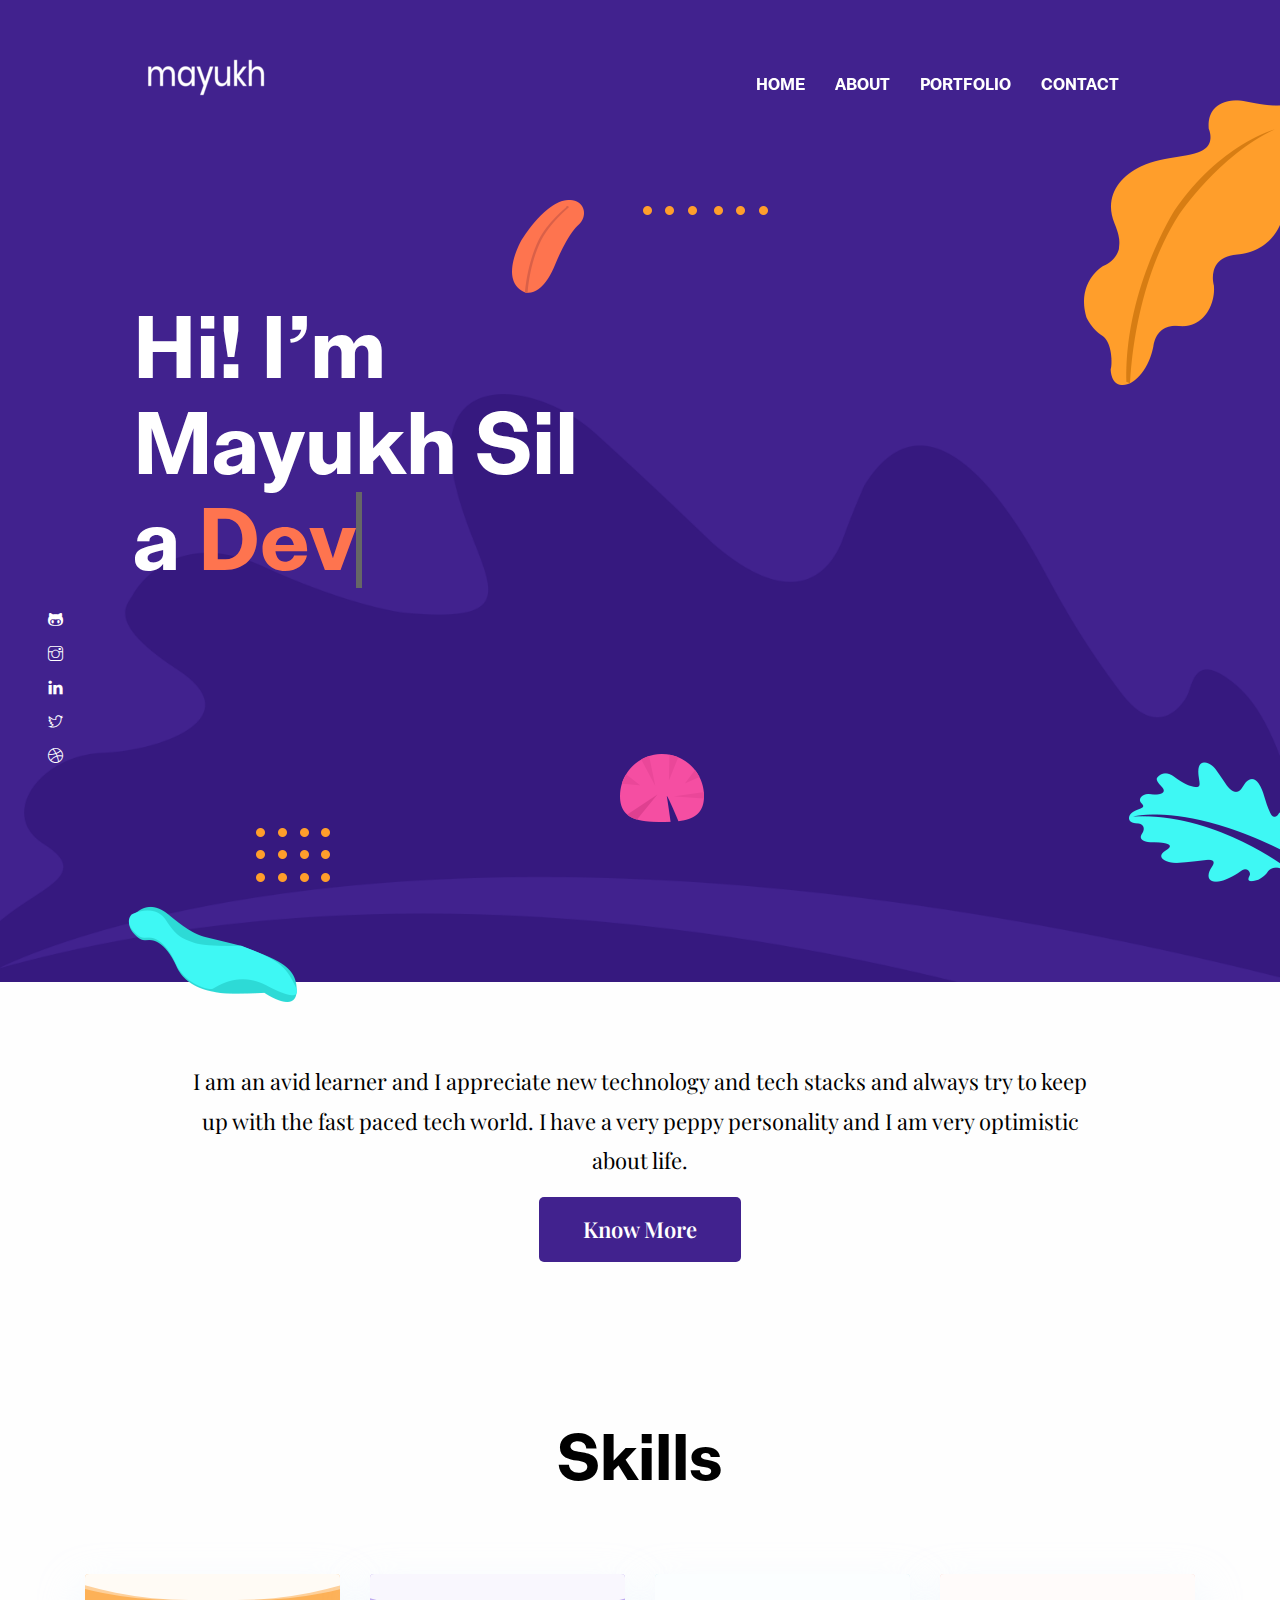
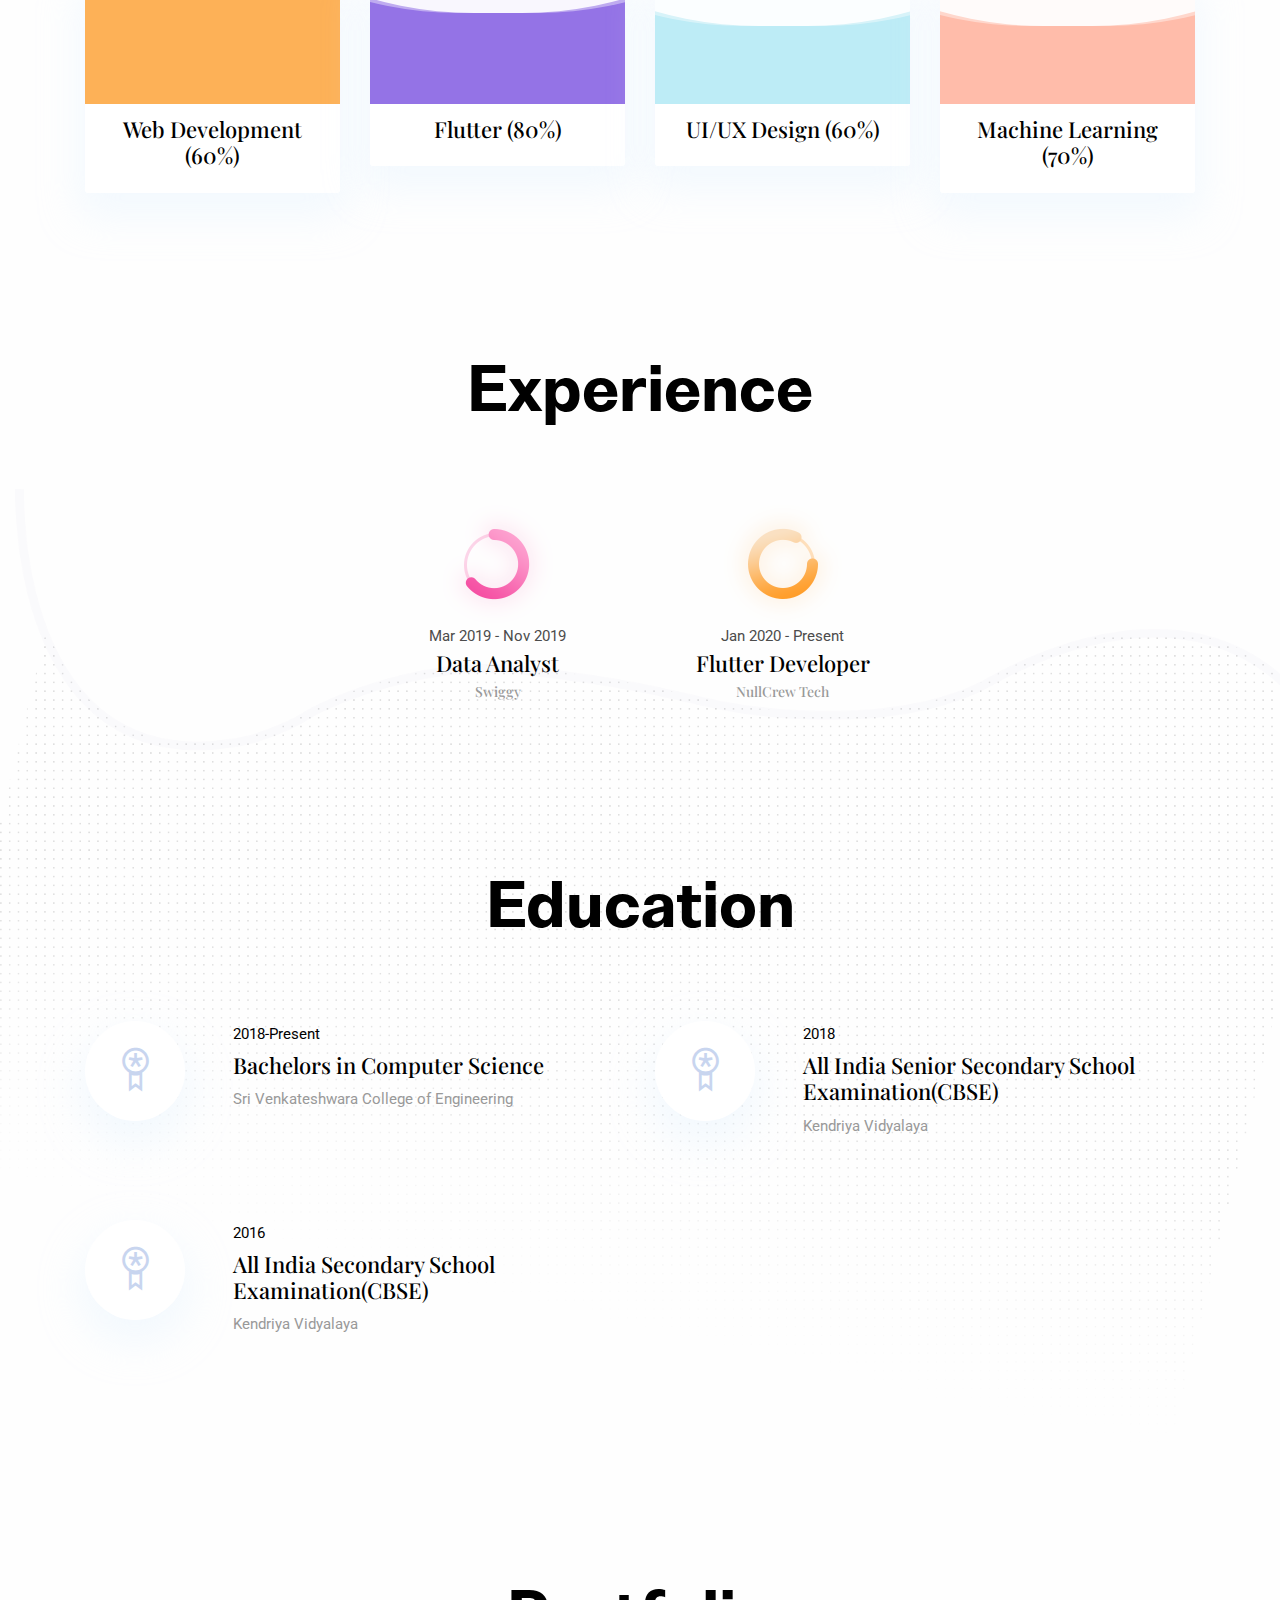
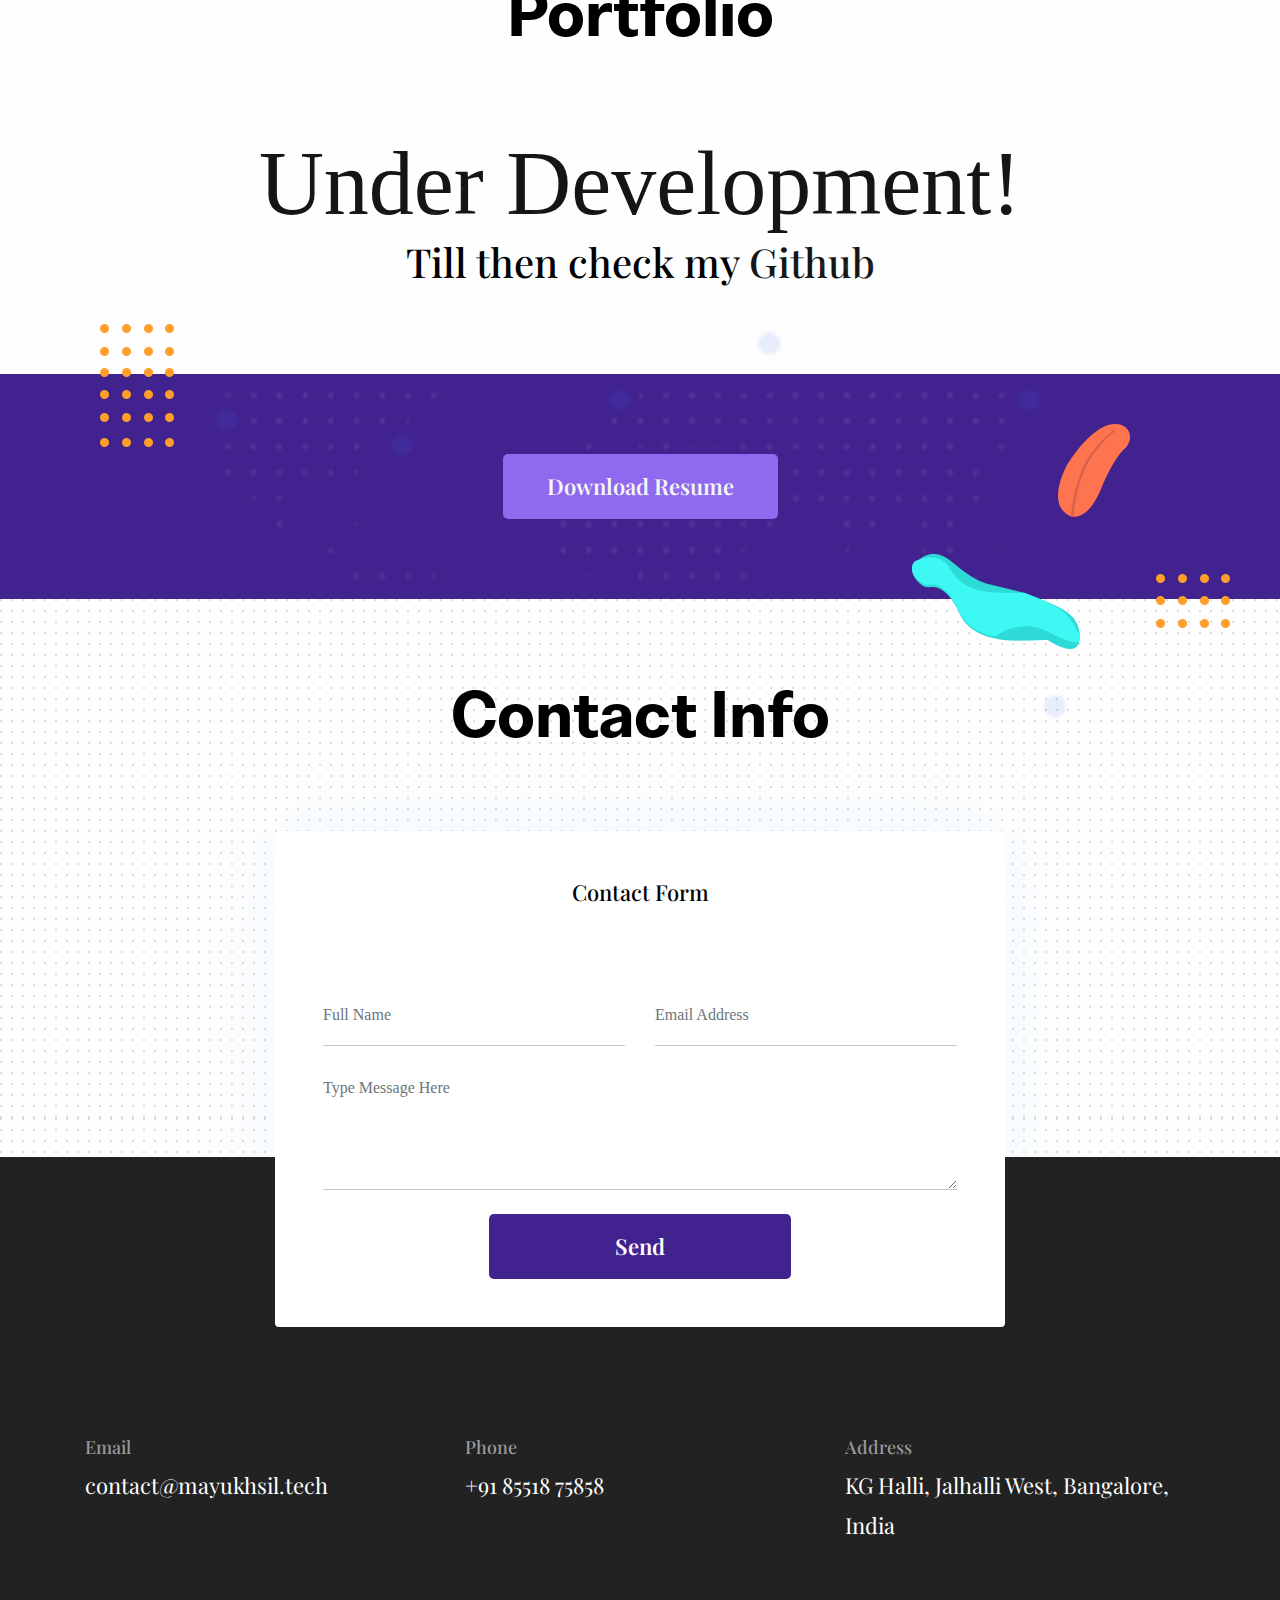
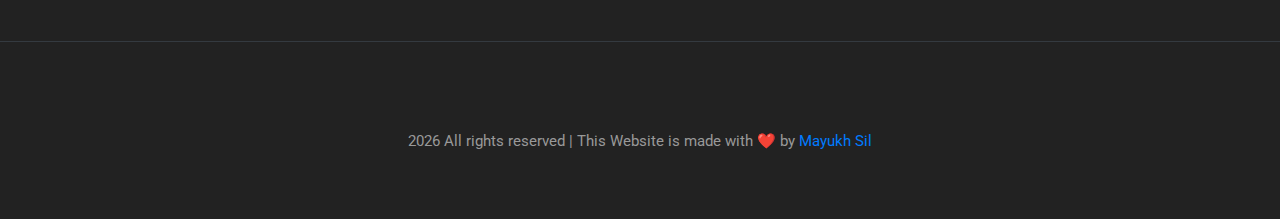
==== commit 22a7ded0: "updated stable push" ====
--- a/index.html
+++ b/index.html
@@ -1,858 +1,487 @@
 <!DOCTYPE html>
-<html lang="en">
+<html lang="zxx">
 
 <head>
-	<title>Mayukh Sil</title>
-	<meta charset="utf-8">
-	<meta name="viewport" content="width=device-width, initial-scale=1, shrink-to-fit=yes">
-
-	<link href="https://fonts.googleapis.com/css?family=Poppins:100,200,300,400,500,600,700,800,900" rel="stylesheet">
-
-	<link rel="stylesheet" href="css/open-iconic-bootstrap.min.css">
-	<link rel="stylesheet" href="css/animate.css">
-
-	<link rel="stylesheet" href="css/owl.carousel.min.css">
-	<link rel="stylesheet" href="css/owl.theme.default.min.css">
-	<link rel="stylesheet" href="css/magnific-popup.css">
-
-	<link rel="stylesheet" href="css/aos.css">
-
-	<link rel="stylesheet" href="css/ionicons.min.css">
-
-	<link rel="stylesheet" href="css/flaticon.css">
-	<link rel="stylesheet" href="css/icomoon.css">
-	<link rel="stylesheet" href="css/style.css">
-
-	<link href="images/favicon.png" rel="shortcut icon" type="image/x-icon" />
+    <meta charset="utf-8">
+    <title>Mayukh Sil | Portfolio</title>
+
+    <!-- mobile responsive meta -->
+    <meta name="viewport" content="width=device-width, initial-scale=1">
+    <meta name="viewport" content="width=device-width, initial-scale=1, maximum-scale=1">
+
+    <!-- ** Plugins Needed for the Project ** -->
+    <!-- Bootstrap -->
+    <link rel="stylesheet" href="plugins/bootstrap/bootstrap.min.css">
+    <!-- slick slider -->
+    <link rel="stylesheet" href="plugins/slick/slick.css">
+    <!-- themefy-icon -->
+    <link rel="stylesheet" href="plugins/themify-icons/themify-icons.css">
+
+    <!-- Main Stylesheet -->
+    <link href="css/style.css" rel="stylesheet">
+    <link href="https://fonts.googleapis.com/css?family=Raleway:200,100,400" rel="stylesheet" type="text/css" />
+
+    <!--Favicon-->
+    <link rel="shortcut icon" href="images/icons/favicon.png" type="image/x-icon">
+    <link rel="icon" href="images/icons/favicon.png" type="image/x-icon">
 
 </head>
 
-<body data-spy="scroll" data-target=".site-navbar-target" data-offset="300">
-	<div id="preloader"></div>
-
-
-
-	<nav class="navbar navbar-expand-lg navbar-dark ftco_navbar ftco-navbar-light site-navbar-target" id="ftco-navbar">
-		<div class="container">
-			<a class="navbar-brand" href="index.html"><span>M</span>ayukh</a>
-			<button class="navbar-toggler js-fh5co-nav-toggle fh5co-nav-toggle" type="button" data-toggle="collapse"
-				data-target="#ftco-nav" aria-controls="ftco-nav" aria-expanded="false" aria-label="Toggle navigation">
-				<span class="oi oi-menu"></span> Menu
-			</button>
-
-			<div class="collapse navbar-collapse" id="ftco-nav">
-				<ul class="navbar-nav nav ml-auto">
-					<li class="nav-item"><a href="#home-section" class="nav-link"><span>Home</span></a></li>
-					<li class="nav-item"><a href="#about-section" class="nav-link"><span>About</span></a></li>
-					<li class="nav-item"><a href="#resume-section" class="nav-link"><span>Resume</span></a></li>
-					<!--
-					<li class="nav-item"><a href="#services-section" class="nav-link"><span>Services</span></a></li>
-				-->
-					<li class="nav-item"><a href="#projects-section" class="nav-link"><span>Projects</span></a></li>
-					<li class="nav-item"><a href="https://medium.com/@mayukh.sil7" class="nav-link"><span>My Blog</span></a>
-					</li>
-					<li class="nav-item"><a href="#contact-section" class="nav-link"><span>Contact</span></a></li>
-				</ul>
-			</div>
-		</div>
-	</nav>
-	<section class="hero-wrap js-fullheight">
-		<div class="overlay"></div>
-		<div class="container">
-			<div class="row no-gutters slider-text js-fullheight justify-content-center align-items-center">
-				<div class="col-lg-8 col-md-6 ftco-animate d-flex align-items-center">
-					<div class="text text-center">
-						<span class="subheading">Hey! I am</span>
-						<h1 class="glitch" data-text="MAYUKH SIL">MAYUKH SIL</h1>
-						<h2>I'm a
-							<span class="txt-rotate" data-period="300"
-								data-rotate='[ "Developer.", "UI/UX Designer.", "Data Analyst.", "Photographer."]'></span>
-						</h2>
-					</div>
-				</div>
-			</div>
-		</div>
-		</div>
-		<div class="mouse">
-			<a href="#" class="mouse-icon">
-				<div class="mouse-wheel"><span class="ion-ios-arrow-round-down"></span></div>
-			</a>
-		</div>
-	</section>
-
-	<section class="ftco-about img ftco-section ftco-no-pt ftco-no-pb " id="about-section">
-		<div class="container">
-			<div class="row d-flex no-gutters">
-				<div class="col-md-3 col-lg-6 d-flex">
-					<div class="img-about img d-flex align-items-stretch">
-						<div class="overlay"></div>
-						<div class="img d-flex align-self-stretch align-items-center"
-							style="background-image:url(images/header-bg.jpg);">
-						</div>
-					</div>
-				</div>
-				<div class="col-md-6 col-lg-6 pl-md-5 py-5">
-					<div class="row justify-content-start pb-3">
-						<div class="col-md-12 heading-section ftco-animate">
-							<h1 class="big">About</h1>
-							<h2 class="mb-4">About Me</h2>
-							<p>I am pursuing B.E. in Computer Science. I am a very optimistic guy with loads of joyful vibes,
-								and I try my best to keep the conversations flowing. Technology as a whole has alwyas amused
-								me and has kept my brains working to the maximum. From the moment I was exposed to the 
-								industry I have worked on quite a lot projects using tech stacks like Tensorflow, OpenCV, Flutter,
-								HTML, CSS, js, etc. My vision is to make the world a better place for us and the next Generation 
-								to live in.
-								</p>
-							<ul class="about-info mt-4 px-md-0 px-2">
-								<li class="d-flex"><span>Name:</span> <span>Mayukh Sil</span></li>
-								<li class="d-flex"><span>Date of birth:</span> <span>07 October 2000</span></li>
-								<li class="d-flex"><span>Address:</span> <span>KG Halli, Jalhalli West, Bangalore, India</span>
-								</li>
-								<li class="d-flex"><span>Zip code:</span> <span>560015</span></li>
-								<li class="d-flex"><span>Email:</span> <span>contact@bhanupratap.me</span></li>
-								<li class="d-flex"><span>Phone: </span> <span>+91 8551875858</span></li>
-							</ul>
-						</div>
-					</div>
-					<div class="counter-wrap ftco-animate d-flex mt-md-3">
-						<div class="text">
-							<p><a href="https://drive.google.com/file/d/1yWUNBgLp33LvLW0qSd0_REghd8GrOHs9/view?usp=sharing"
-									class="btn btn-primary py-3 px-3">Download CV</a></p>
-						</div>
-					</div>
-				</div>
-			</div>
-		</div>
-	</section>
-	<section class="ftco-section ftco-no-pb goto-here" id="resume-section">
-		<div class="container">
-			<div class="row">
-				<div class="col-md-3">
-					<nav id="navi">
-						<ul>
-							<li><a href="#page-1">Education</a></li>
-							<li><a href="#page-2">Experience</a></li>
-							<li><a href="#page-3">Skills</a></li>
-							<li><a href="#page-4">Achievement</a></li>
-						</ul>
-					</nav>
-				</div>
-				<div class="col-md-9">
-					<div id="page-1" class="page one">
-						<h2 class="heading">Education</h2>
-						<div class="resume-wrap d-flex ftco-animate">
-							<div class="icon d-flex align-items-center justify-content-center">
-								<span class="flaticon-ideas"></span>
-							</div>
-							<div class="text pl-3">
-								<span class="date">2018-Present</span>
-								<h2>Bachelor Degree in Computer Science</h2>
-								<span class="position">Sri Venkateshwara College of Engineering, Bangalore</span>
-								<p><span class="position">Percentage:</span><span class="date"> 75</span></p>
-							</div>
-						</div>
-						<div class="resume-wrap d-flex ftco-animate">
-							<div class="icon d-flex align-items-center justify-content-center">
-								<span class="flaticon-ideas"></span>
-							</div>
-							<div class="text pl-3">
-								<span class="date">2017-2018</span>
-								<h2>12<sup>th</sup> Grade</h2>
-								<span class="position">Kendriya Vidyalaya No. 2, AFS Devlali</span>
-								<p><span class="position">Percentage:</span><span class="date"> 74</span></p>
-
-							</div>
-						</div>
-						<div class="resume-wrap d-flex ftco-animate">
-							<div class="icon d-flex align-items-center justify-content-center">
-								<span class="flaticon-ideas"></span>
-							</div>
-							<div class="text pl-3">
-								<span class="date">2015-2016</span>
-								<h2>10<sup>th</sup> Standard</h2>
-								<span class="position">Kendriya Vidyalaya No. 2, AFS Devlali</span>
-								<p><span class="position">CGPA:</span><span class="date"> 9.8</span></p>
-							</div>
-						</div>
-					</div>
-
-					<div id="page-2" class="page two">
-						<h2 class="heading">Experience</h2>
-						<div class="resume-wrap d-flex ftco-animate">
-							<div class="icon d-flex align-items-center justify-content-center">
-								<span class="flaticon-ideas"></span>
-							</div>
-							<div class="text pl-3">
-								<span class="date">MAR/2019 - NOV/2019</span>
-								<h2>Data Analysis</h2>
-								<span class="position">Swiggy</span>
-							</div>
-						</div>
-						<div class="resume-wrap d-flex ftco-animate">
-							<div class="icon d-flex align-items-center justify-content-center">
-								<span class="flaticon-ideas"></span>
-							</div>
-							<div class="text pl-3">
-								<span class="date">FEB/2020-Present</span>
-								<h2>Android Development</h2>
-								<span class="position">NULLCREW</span>
-							</div>
-						</div>
-					</div>
-					<div id="page-3" class="page three">
-						<h2 class="heading">Skills</h2>
-						<div class="row">
-							<div class="col-md-6 animate-box ftco-animate">
-								<div class="progress-wrap ">
-									<h3>Python</h3>
-									<div class="progress1">
-										<div class="progress-bar color-1" role="progressbar" aria-valuenow="90"
-											aria-valuemin="0" aria-valuemax="100" style="width:90%">
-											<span class="percentage">90%</span>
-										</div>
-									</div>
-								</div>
-							</div>
-							<div class="col-md-6 animate-box">
-								<div class="progress-wrap ftco-animate">
-									<h3>Flutter/DART</h3>
-									<div class="progress1">
-										<div class="progress-bar color-4" role="progressbar" aria-valuenow="90"
-											aria-valuemin="0" aria-valuemax="100" style="width:80%">
-											<span>80%</span>
-										</div>
-									</div>
-								</div>
-							</div>
-							<div class="col-md-6 animate-box">
-								<div class="progress-wrap ftco-animate">
-									<h3>Machine Learning</h3>
-									<div class="progress1">
-										<div class="progress-bar color-5" role="progressbar" aria-valuenow="70"
-											aria-valuemin="0" aria-valuemax="100" style="width:75%">
-											<span>75%</span>
-										</div>
-									</div>
-								</div>
-							</div>
-
-							<div class="col-md-6 animate-box">
-								<div class="progress-wrap ftco-animate">
-									<h3>Linux/UNIX</h3>
-									<div class="progress1">
-										<div class="progress-bar color-6" role="progressbar" aria-valuenow="80"
-											aria-valuemin="0" aria-valuemax="100" style="width:80%">
-											<span>80%</span>
-										</div>
-									</div>
-								</div>
-							</div>
-
-							<div class="col-md-6 animate-box">
-								<div class="progress-wrap ftco-animate">
-									<h3>Web Scaping</h3>
-									<div class="progress1">
-										<div class="progress-bar color-6" role="progressbar" aria-valuenow="80"
-											aria-valuemin="0" aria-valuemax="100" style="width:40%">
-											<span>40%</span>
-										</div>
-									</div>
-								</div>
-							</div>
-
-							<div class="col-md-6 animate-box">
-								<div class="progress-wrap ftco-animate">
-									<h3>Data Science</h3>
-									<div class="progress1">
-										<div class="progress-bar color-6" role="progressbar" aria-valuenow="80"
-											aria-valuemin="0" aria-valuemax="100" style="width:65%">
-											<span>65%</span>
-										</div>
-									</div>
-								</div>
-							</div>
-							<div class="col-md-6 animate-box">
-								<div class="progress-wrap ftco-animate">
-									<h3>Computer Vision</h3>
-									<div class="progress1">
-										<div class="progress-bar color-6" role="progressbar" aria-valuenow="80"
-											aria-valuemin="0" aria-valuemax="100" style="width:60%">
-											<span>60%</span>
-										</div>
-									</div>
-								</div>
-							</div>
-
-
-							<div class="col-md-6 animate-box">
-								<div class="progress-wrap ftco-animate">
-									<h3>Illustration</h3>
-									<div class="progress1">
-										<div class="progress-bar color-2" role="progressbar" aria-valuenow="85"
-											aria-valuemin="0" aria-valuemax="100" style="width:50%">
-											<span>50%</span>
-										</div>
-									</div>
-								</div>
-							</div>
-
-							<div class="col-md-6 animate-box">
-								<div class="progress-wrap ftco-animate">
-									<h3>UI/UX</h3>
-									<div class="progress1">
-										<div class="progress-bar color-6" role="progressbar" aria-valuenow="80"
-											aria-valuemin="0" aria-valuemax="100" style="width:80%">
-											<span>60%</span>
-										</div>
-									</div>
-								</div>
-							</div>
-
-							<div class="col-md-6 animate-box">
-								<div class="progress-wrap ftco-animate">
-									<h3>HTML5/CSS</h3>
-									<div class="progress1">
-										<div class="progress-bar color-3" role="progressbar" aria-valuenow="95"
-											aria-valuemin="0" aria-valuemax="100" style="width:50%">
-											<span>50%</span>
-										</div>
-									</div>
-								</div>
-							</div>
-						</div>
-					</div>
-					<div id="page-4" class="page four">
-						<h2 class="heading">Achievement</h2>
-						<div class="resume-wrap d-flex ftco-animate">
-							<div class="icon d-flex align-items-center justify-content-center">
-								<span class="flaticon-ideas"></span>
-							</div>
-							<div class="text pl-3">
-								<h2>Hack Club</h2>
-								<span class="position">Co-Lead at Hack Club SVCE</span>
-								<p>We have some of the most amazing team members and a global community of hackers around the world. The
-									goal of Hack Club is to help you become the envisioned Developer you always wanted to be.</p>
-								<h5><a href="https://youtu.be/bSwjzbvJqBI">The video for the same can be viewed by
-										clicking
-										here</a>
-								</h5>
-							</div>
-						</div>
-						<div class="resume-wrap d-flex ftco-animate">
-							<div class="icon d-flex align-items-center justify-content-center">
-								<span class="flaticon-ideas"></span>
-							</div>
-							<div class="text pl-3">
-								<h2>Selected for Google Cloud Prize in
-									nation level hackathon "HackON"</h2>
-							</div>
-						</div>
-						<div class="resume-wrap d-flex ftco-animate">
-							<div class="icon d-flex align-items-center justify-content-center">
-								<span class="flaticon-ideas"></span>
-							</div>
-							<div class="text pl-3">
-								<h2>Second winner for Ideathon-2020 which was organized by our College.</h2>
-							</div>
-						</div>
-						
-					</div>
-				</div>
-			</div>
-		</div>
-	</section>
-	<!--
-    <section class="ftco-section" id="services-section">
-    	<div class="container-fluid px-md-5">
-    		<div class="row justify-content-center py-5 mt-5">
-          <div class="col-md-12 heading-section text-center ftco-animate">
-          	<h1 class="big big-2">Services</h1>
-            <h2 class="mb-4">Services</h2>
-            <p>Far far away, behind the word mountains, far from the countries Vokalia and Consonantia</p>
-          </div>
-        </div>
-    		<div class="row">
-					<div class="col-md-4 text-center d-flex ftco-animate">
-						<a href="#" class="services-1 shadow">
-							<span class="icon">
-								<i class="flaticon-analysis"></i>
-							</span>
-							<div class="desc">
-								<h3 class="mb-5">Web Design</h3>
-								<p>A small river named Duden flows by their place and supplies it with the necessary regelialia.</p>
-							</div>
-						</a>
-					</div>
-					<div class="col-md-4 text-center d-flex ftco-animate">
-						<a href="#" class="services-1 shadow">
-							<span class="icon">
-								<i class="flaticon-flasks"></i>
-							</span>
-							<div class="desc">
-								<h3 class="mb-5">Phtography</h3>
-								<p>A small river named Duden flows by their place and supplies it with the necessary regelialia.</p>
-							</div>
-						</a>
-					</div>
-					<div class="col-md-4 text-center d-flex ftco-animate">
-						<a href="#" class="services-1 shadow">
-							<span class="icon">
-								<i class="flaticon-ideas"></i>
-							</span>
-							<div class="desc">
-								<h3 class="mb-5">Web Developer</h3>
-								<p>A small river named Duden flows by their place and supplies it with the necessary regelialia.</p>
-							</div>
-						</a>
-					</div>
-
-					<div class="col-md-4 text-center d-flex ftco-animate">
-						<a href="#" class="services-1 shadow">
-							<span class="icon">
-								<i class="flaticon-innovation"></i>
-							</span>
-							<div class="desc">
-								<h3 class="mb-5">App Developing</h3>
-								<p>A small river named Duden flows by their place and supplies it with the necessary regelialia.</p>
-							</div>
-						</a>
-					</div>
-					<div class="col-md-4 text-center d-flex ftco-animate">
-						<a href="#" class="services-1 shadow">
-							<span class="icon">
-								<i class="flaticon-ux-design"></i>
-							</span>
-							<div class="desc">
-								<h3 class="mb-5">Branding</h3>
-								<p>A small river named Duden flows by their place and supplies it with the necessary regelialia.</p>
-							</div>
-						</a>
-					</div>
-					<div class="col-md-4 text-center d-flex ftco-animate">
-						<a href="#" class="services-1 shadow">
-							<span class="icon">
-								<i class="flaticon-idea"></i>
-							</span>
-							<div class="desc">
-								<h3 class="mb-5">Product Strategy</h3>
-								<p>A small river named Duden flows by their place and supplies it with the necessary regelialia.</p>
-							</div>
-						</a>
-					</div>
-				</div>
-    	</div>
-    </section>
-
-    <section class="ftco-section ftco-project" id="projects-section">
-    	<div class="container-fluid px-md-0">
-    		<div class="row no-gutters justify-content-center pb-5">
-          <div class="col-md-12 heading-section text-center ftco-animate">
-          	<h1 class="big big-2">Projects</h1>
-            <h2 class="mb-4">Photographs And Videos</h2>
-            <p>Some of my works!</p>
-          </div>
-        </div>
-    		<div class="row no-gutters">
-    			<div class="col-md-4">
-    				<div class="project img ftco-animate d-flex justify-content-center align-items-center" style="background-image: url(images/work-1.jpg);">
-    					<div class="overlay"></div>
-	    				<div class="text text-center p-4">
-	    					<h3><a href="#">Branding &amp; Illustration Design</a></h3>
-	    					<span>Web Design</span>
-	    				</div>
-    				</div>
-  				</div>
-  				<div class="col-md-4">
-    				<div class="project img ftco-animate d-flex justify-content-center align-items-center" style="background-image: url(images/work-2.jpg);">
-    					<div class="overlay"></div>
-	    				<div class="text text-center p-4">
-	    					<h3><a href="#">Branding &amp; Illustration Design</a></h3>
-	    					<span>Web Design</span>
-	    				</div>
-    				</div>
-  				</div>
-
-    			<div class="col-md-4">
-    				<div class="project img ftco-animate d-flex justify-content-center align-items-center" style="background-image: url(images/work-3.jpg);">
-    					<div class="overlay"></div>
-	    				<div class="text text-center p-4">
-	    					<h3><a href="#">Branding &amp; Illustration Design</a></h3>
-	    					<span>Web Design</span>
-	    				</div>
-    				</div>
-    			</div>
-    			<div class="col-md-4">
-    				<div class="project img ftco-animate d-flex justify-content-center align-items-center" style="background-image: url(images/work-4.jpg);">
-    					<div class="overlay"></div>
-	    				<div class="text text-center p-4">
-	    					<h3><a href="#">Branding &amp; Illustration Design</a></h3>
-	    					<span>Web Design</span>
-	    				</div>
-    				</div>
-    			</div>
-    			<div class="col-md-4">
-    				<div class="project img ftco-animate d-flex justify-content-center align-items-center" style="background-image: url(images/work-5.jpg);">
-    					<div class="overlay"></div>
-	    				<div class="text text-center p-4">
-	    					<h3><a href="#">Branding &amp; Illustration Design</a></h3>
-	    					<span>Web Design</span>
-	    				</div>
-    				</div>
-    			</div>
-    			<div class="col-md-4">
-    				<div class="project img ftco-animate d-flex justify-content-center align-items-center" style="background-image: url(images/work-6.jpg);">
-    					<div class="overlay"></div>
-	    				<div class="text text-center p-4">
-	    					<h3><a href="#">Branding &amp; Illustration Design</a></h3>
-	    					<span>Web Design</span>
-	    				</div>
-    				</div>
-    			</div>
-    		</div>
-    	</div>
-    </section>
-
-
-    <section class="ftco-section ftco-no-pt ftco-no-pb ftco-counter img" id="section-counter">
-    	<div class="container-fluid px-md-5">
-				<div class="row d-md-flex align-items-center">
-          <div class="col-md d-flex justify-content-center counter-wrap ftco-animate">
-            <div class="block-18 shadow">
-              <div class="text">
-                <strong class="number" data-number="100">0</strong>
-                <span>Awards</span>
-              </div>
-            </div>
-          </div>
-          <div class="col-md d-flex justify-content-center counter-wrap ftco-animate">
-            <div class="block-18 shadow">
-              <div class="text">
-                <strong class="number" data-number="1200">0</strong>
-                <span>Complete Projects</span>
-              </div>
-            </div>
-          </div>
-          <div class="col-md d-flex justify-content-center counter-wrap ftco-animate">
-            <div class="block-18 shadow">
-              <div class="text">
-                <strong class="number" data-number="1200">0</strong>
-                <span>Happy Customers</span>
-              </div>
-            </div>
-          </div>
-          <div class="col-md d-flex justify-content-center counter-wrap ftco-animate">
-            <div class="block-18 shadow">
-              <div class="text">
-                <strong class="number" data-number="500">0</strong>
-                <span>Cups of coffee</span>
-              </div>
-            </div>
-          </div>
-        </div>
-      </div>
-    </section>
-    -->
-
-
-	<section class="ftco-section" id="projects-section">
-		<div class="container">
-			<div class="row justify-content-center mb-5 pb-5">
-				<div class="col-md-7 heading-section text-center ftco-animate">
-					<h1 class="big big-2">Projects</h1>
-					<h2 class="mb-4">Projects</h2>
-				</div>
-				<h1 class="glitch" data-text="Work In Progress">Work In Progress</h1>
-				<div class="row justify-content-center mb-5 pb-5">
-					<div class="col-md-7 heading-section text-center ftco-animate">
-							<h3 class="mb-4">Till then how about checking my <a href="https://www.github.com/mayukhsil">Github.</a></h3>
-							
-					</div>
-			</div>
-			<!--
-			<h1 class="glitch" data-text="Work In Progress">Work In Progress</h1>
-			<div class="row d-flex">
-				<div class="col-md-4 d-flex ftco-animate">
-					<div class="blog-entry justify-content-end">
-						<a href="single.html" class="block-20" style="background-image: url('images/image_1.jpg');">
-						</a>
-						<div class="text mt-3 float-right d-block">
-							<h3 class="heading"><a href="single.html">Why Lead Generation is Key for Business Growth</a>
-							</h3>
-							<div class="d-flex align-items-center mb-3 meta">
-								<p class="mb-0">
-									<span class="mr-2">Sept. 12, 2019</span>
-									<a href="#" class="mr-2">Admin</a>
-									<a href="#" class="meta-chat"><span class="icon-chat"></span> 3</a>
-								</p>
-							</div>
-							<p>A small river named Duden flows by their place and supplies it with the necessary
-								regelialia.</p>
-						</div>
-					</div>
-				</div>
-				<div class="col-md-4 d-flex ftco-animate">
-					<div class="blog-entry justify-content-end">
-						<a href="single.html" class="block-20" style="background-image: url('images/image_2.jpg');">
-						</a>
-						<div class="text mt-3 float-right d-block">
-							<h3 class="heading"><a href="single.html">Why Lead Generation is Key for Business Growth</a>
-							</h3>
-							<div class="d-flex align-items-center mb-3 meta">
-								<p class="mb-0">
-									<span class="mr-2">Sept. 12, 2019</span>
-									<a href="#" class="mr-2">Admin</a>
-									<a href="#" class="meta-chat"><span class="icon-chat"></span> 3</a>
-								</p>
-							</div>
-							<p>A small river named Duden flows by their place and supplies it with the necessary
-								regelialia.</p>
-						</div>
-					</div>
-				</div>
-				<div class="col-md-4 d-flex ftco-animate">
-					<div class="blog-entry">
-						<a href="single.html" class="block-20" style="background-image: url('images/image_3.jpg');">
-						</a>
-						<div class="text mt-3 float-right d-block">
-							<h3 class="heading"><a href="single.html">Why Lead Generation is Key for Business Growth</a>
-							</h3>
-							<div class="d-flex align-items-center mb-3 meta">
-								<p class="mb-0">
-									<span class="mr-2">Sept. 12, 2019</span>
-									<a href="#" class="mr-2">Admin</a>
-									<a href="#" class="meta-chat"><span class="icon-chat"></span> 3</a>
-								</p>
-							</div>
-							<p>A small river named Duden flows by their place and supplies it with the necessary
-								regelialia.</p>
-						</div>
-					</div>
-				</div>
-			</div>
-		-->
-		</div>
-	</section>
-
-	<!--
-	<section class="ftco-section ftco-hireme img" style="background-image: url(images/bg_1.jpg)">
-		<div class="overlay"></div>
-		<div class="container">
-			<div class="row justify-content-center">
-				<div class="col-md-7 ftco-animate text-center">
-					<h2>I'm <span>Available</span> for freelancing</h2>
-					<p>A small river named Duden flows by their place and supplies it with the necessary regelialia.</p>
-					<p class="mb-0"><a href="#" class="btn btn-primary py-3 px-5">Hire me</a></p>
-				</div>
-			</div>
-		</div>
-	</section>
--->
-	<section class="ftco-section contact-section ftco-no-pb" id="contact-section">
-		<div class="container">
-			<div class="row justify-content-center mb-5 pb-3">
-				<div class="col-md-7 heading-section text-center ftco-animate">
-					<h2 class="mb-4">Contact Me</h2>
-				</div>
-			</div>
-
-			<div class="row justify-content-center d-flex contact-info mb-5 ">
-				<div class="col-lg-3 d-flex ftco-animate">
-					<div class="align-self-stretch box text-center p-4 shadow">
-						<div class="icon d-flex align-items-center justify-content-center">
-							<span class="icon-map-signs"></span>
-						</div>
-						<div>
-							<h3 class="mb-4">Address</h3>
-							<p>KG Halli, Jalhalli West, Bangalore, India 560015</p>
-						</div>
-					</div>
-				</div>
-				<div class="col-md-6 col-lg-3 d-flex ftco-animate">
-					<div class="align-self-stretch box text-center p-4 shadow">
-						<div class="icon d-flex align-items-center justify-content-center">
-							<span class="icon-phone2"></span>
-						</div>
-						<div>
-							<h3 class="mb-4">Contact Number</h3>
-							<p><a href="tel://+918551875858" target="_blank">+91 85518 75858</a></p>
-						</div>
-					</div>
-				</div>
-				<div class="col-md-6 col-lg-3 d-flex ftco-animate">
-					<div class="align-self-stretch box text-center p-4 shadow">
-						<div class="icon d-flex align-items-center justify-content-center">
-							<span class="icon-paper-plane"></span>
-						</div>
-						<div>
-							<h3 class="mb-4">Email Address</h3>
-							<p><a href="mailto:contact@mayukhsil.tech" target="_blank">contact@mayukhsil.tech</a></p>
-						</div>
-					</div>
-				</div>
-			</div>
-			<a id="back2Top" title="Back to top" href="#">&#10148;</a>
-			<div class="row no-gutters block-9">
-				<div class="col-md-6 order-md-last d-flex">
-					<form action="#" class="bg-light p-4 p-md-5 contact-form">
-						<div class="form-group">
-							<input type="text" class="form-control" placeholder="Your Name">
-						</div>
-						<div class="form-group">
-							<input type="text" class="form-control" placeholder="Your Email">
-						</div>
-						<div class="form-group">
-							<input type="text" class="form-control" placeholder="Subject">
-						</div>
-						<div class="form-group">
-							<textarea name="" id="" cols="30" rows="7" class="form-control"
-								placeholder="Message"></textarea>
-						</div>
-						<div class="form-group">
-							<input type="submit" value="Send Message" class="btn btn-primary py-3 px-5">
-						</div>
-					</form>
-
-				</div>
-
-				<div class="col-md-6 d-flex">
-					<div class="img" style="background-image: url(images/portrait.jpg);"></div>
-				</div>
-			</div>
-		</div>
-	</section>
-
-
-	<footer class="ftco-footer ftco-section">
-		<div class="container">
-			<div class="row mb-5">
-				<div class="col-md">
-					<div class="ftco-footer-widget mb-4">
-						<h2 class="ftco-heading-2">About</h2>
-						<p>Portfolio for professional networking and existing on the internet.</p>
-						<ul class="ftco-footer-social list-unstyled float-md-left float-lft mt-5">
-							<li class="ftco-animate"><a href="https://github.com/mayukhsil" target="_blank"><span
-										class="icon-github-alt"></span></a></li>
-							<li class="ftco-animate"><a href="https://twitter.com/SilMayukh" target="_blank"><span
-										class="icon-twitter-square"></span></a></li>
-							<div class="LI-profile-badge" data-version="v1" data-size="medium" data-locale="en_US" data-type="horizontal"
-								data-theme="dark" data-vanity="mayukhsil"><a class="LI-simple-link"
-									href='https://in.linkedin.com/in/mayukhsil?trk=profile-badge'>LinkedIn -</br>Mayukh Sil</a></div>
-						</ul>
-					</div>
-				</div>
-				<div class="col-md">
-					<div class="ftco-footer-widget mb-4 ml-md-4">
-						<h2 class="ftco-heading-2">Links</h2>
-						<ul class="list-unstyled">
-							<li><a href="#"><span class="icon-long-arrow-right mr-2"></span>Home</a></li>
-							<li><a href="#about-section"><span class="icon-long-arrow-right mr-2"></span>About</a></li>
-							<li><a href="#projects-section"><span class="icon-long-arrow-right mr-2"></span>Projects</a>
-							</li>
-							<li><a href="#contact-section"><span class="icon-long-arrow-right mr-2"></span>Contact</a>
-							</li>
-						</ul>
-					</div>
-				</div>
-				<!--
-				<div class="col-md">
-					<div class="ftco-footer-widget mb-4">
-						<h2 class="ftco-heading-2">Services</h2>
-						<ul class="list-unstyled">
-							<li><a href="#"><span class="icon-long-arrow-right mr-2"></span>Web Design</a></li>
-							<li><a href="#"><span class="icon-long-arrow-right mr-2"></span>Web Development</a></li>
-							<li><a href="#"><span class="icon-long-arrow-right mr-2"></span>Business Strategy</a></li>
-							<li><a href="#"><span class="icon-long-arrow-right mr-2"></span>Data Analysis</a></li>
-							<li><a href="#"><span class="icon-long-arrow-right mr-2"></span>Graphic Design</a></li>
-						</ul>
-					</div>
-				</div>
-			-->
-				<div class="col-md">
-					<div class="ftco-footer-widget mb-4">
-						<h2 class="ftco-heading-2">Have Questions?</h2>
-						<div class="block-23 mb-3">
-							<ul>
-								<li><span class="icon icon-map-marker"></span><span class="text">KG Halli, Jalhalli West, Bangalore, India 560015</span></li>
-								<li><a href="#"><span class="icon icon-phone"></span><span class="text">+91 85518 75858</span></a></li>
-								<li><a href="#"><span class="icon icon-envelope"></span><span
-											class="text">contact@mayukhsil.tech</span></a></li>
-							</ul>
-						</div>
-					</div>
-				</div>
-			</div>
-			<div class="row">
-				<div class="col-md-12 text-center">
-
-					<p>
-						Copyright &copy;<script>
-							document.write(new Date().getFullYear());
-						</script> All rights reserved | This Website is made with ❤️ <i class="icon ion-heart"></i> by
-						<a href="https://instagram.com/bantai.bombil" target="_blank">Mayukh Sil</a>
-					</p>
-				</div>
-			</div>
-		</div>
-	</footer>
-
-
-
-	<!-- loader -->
-	<div id="ftco-loader" class="show fullscreen"><svg class="circular" width="48px" height="48px">
-			<circle class="path-bg" cx="24" cy="24" r="22" fill="none" stroke-width="4" stroke="#eeeeee" />
-			<circle class="path" cx="24" cy="24" r="22" fill="none" stroke-width="4" stroke-miterlimit="10"
-				stroke="#F96D00" /></svg></div>
-
-
-	<script src="js/jquery.min.js"></script>
-	<script src="js/jquery-migrate-3.0.1.min.js"></script>
-	<script src="js/popper.min.js"></script>
-	<script src="js/bootstrap.min.js"></script>
-	<script src="js/jquery.easing.1.3.js"></script>
-	<script src="js/jquery.waypoints.min.js"></script>
-	<script src="js/jquery.stellar.min.js"></script>
-	<script src="js/owl.carousel.min.js"></script>
-	<script src="js/jquery.magnific-popup.min.js"></script>
-	<script src="js/aos.js"></script>
-	<script src="js/jquery.animateNumber.min.js"></script>
-	<script src="js/scrollax.min.js"></script>
-	<script type="text/javascript" src="https://platform.linkedin.com/badges/js/profile.js" async defer></script>
-
-
-	<script src="js/main.js"></script>
-	<script>
-		$(document).ready(function () {
-			//Preloader
-			function hidePreloader() {
-				var preloader = $('#preloader');
-				preloader.fadeOut(900);
-			}
-			hidePreloader();
-
-		});
-
-		$(window).scroll(function () {
-			var height = $(window).scrollTop();
-			if (height > 100) {
-				$('#back2Top').fadeIn();
-			} else {
-				$('#back2Top').fadeOut();
-			}
-		});
-		$(document).ready(function () {
-			$("#back2Top").click(function (event) {
-				event.preventDefault();
-				$("html, body").animate({
-					scrollTop: 0
-				}, "slow");
-				return false;
-			});
-
-		});
-		jQuery(document).ready(function ($) {
-			$('.hidden-on-load').removeClass('hidden-on-load');
-		});
-	</script>
+<body>
+
+
+    <header class="navigation fixed-top">
+        <nav class="navbar navbar-expand-lg navbar-dark">
+            <a class="navbar-brand font-tertiary h3" href="index.html"><img src="images/logo.png" alt="Myself"></a>
+            <button class="navbar-toggler" type="button" data-toggle="collapse" data-target="#navigation" aria-controls="navigation" aria-expanded="false" aria-label="Toggle navigation">
+        <span class="navbar-toggler-icon"></span>
+    </button>
+
+            <div class="collapse navbar-collapse text-center" id="navigation">
+                <ul class="navbar-nav ml-auto">
+                    <li class="nav-item active">
+                        <a class="nav-link" href="index.html">Home</a>
+                    </li>
+                    <li class="nav-item">
+                        <a class="nav-link" href="about.html">about</a>
+                    </li>
+                    <li class="nav-item">
+                        <a class="nav-link" href="portfolio.html">Portfolio</a>
+                    </li>
+                    <li class="nav-item">
+                        <a class="nav-link" href="contact.html">Contact</a>
+                    </li>
+                </ul>
+            </div>
+        </nav>
+    </header>
+
+    <!-- hero area -->
+    <section class="hero-area bg-primary" id="parallax">
+        <div class="container">
+            <div class="row">
+                <div class="col-lg-11 mx-auto">
+                    <h1 class="text-white font-tertiary">Hi! I’m <br> Mayukh Sil<br> a
+                    <span class="txt-rotate text-color1" data-period="3000" data-rotate='[ "Developer.", "UI/UX Designer.", "Data Analyst.","Photographer."]'></span>
+                    </h1>
+                </div>
+            </div>
+        </div>
+        <div class="layer-bg w-100">
+            <img class="img-fluid w-100" src="images/illustrations/leaf-bg.png" alt="bg-shape">
+        </div>
+        <div class="layer" id="l2">
+            <img src="images/illustrations/dots-cyan.png" alt="bg-shape">
+        </div>
+        <div class="layer" id="l3">
+            <img src="images/illustrations/leaf-orange.png" alt="bg-shape">
+        </div>
+        <div class="layer" id="l4">
+            <img src="images/illustrations/dots-orange.png" alt="bg-shape">
+        </div>
+        <div class="layer" id="l5">
+            <img src="images/illustrations/leaf-yellow.png" alt="bg-shape">
+        </div>
+        <div class="layer" id="l6">
+            <img src="images/illustrations/leaf-cyan.png" alt="bg-shape">
+        </div>
+        <div class="layer" id="l7">
+            <img src="images/illustrations/dots-group-orange.png" alt="bg-shape">
+        </div>
+        <div class="layer" id="l8">
+            <img src="images/illustrations/leaf-pink-round.png" alt="bg-shape">
+        </div>
+        <div class="layer" id="l9">
+            <img src="images/illustrations/leaf-cyan-2.png" alt="bg-shape">
+        </div>
+        <!-- social icon -->
+        <ul class="list-unstyled ml-5 mt-3 position-relative zindex-1">
+            <li class="mb-3"><a class="text-white" href="https://github.com/mayukhsil"><i class="ti-github"></i></a></li>
+            <li class="mb-3"><a class="text-white" href="https://instagram.com/bantai.bombil"><i class="ti-instagram"></i></a></li>
+            <li class="mb-3"><a class="text-white" href="https://linkedin.com/mayukhsil"><i class="ti-linkedin"></i></a></li>
+            <li class="mb-3"><a class="text-white" href="https://twitter.com/SilMayukh"><i class="ti-twitter"></i></a></li>
+            <li class="mb-3"><a class="text-white" href="#"><i class="ti-dribbble"></i></a></li>
+        </ul>
+        <!-- /social icon -->
+    </section>
+    <!-- /hero area -->
+
+    <!-- about -->
+    <section class="section">
+        <div class="container">
+            <div class="row">
+                <div class="col-lg-10 mx-auto text-center">
+                    <p class="font-secondary paragraph-lg text-dark">I am an avid learner and I appreciate new technology and tech stacks and always try to keep up with the fast paced tech world. I have a very peppy personality and I am very optimistic about life.</p>
+                    <a href="about.html" class="btn btn-primary">Know More</a>
+                </div>
+            </div>
+        </div>
+    </section>
+    <!-- /about -->
+
+    <!-- skills -->
+    <section class="section">
+        <div class="container">
+            <div class="row">
+                <div class="col-lg-12 text-center">
+                    <h2 class="section-title">Skills</h2>
+                </div>
+                <div class="col-lg-3 col-sm-6 mb-4 mb-lg-0">
+                    <div class="card shadow text-center">
+                        <div class="position-relative rounded-top progress-wrapper" data-color="#fdb157">
+                            <div class="wave" data-progress="80%"></div>
+                        </div>
+                        <div class="card-footer bg-white">
+                            <h4 class="card-title">Web Development (60%)</h4>
+                        </div>
+                    </div>
+                </div>
+                <div class="col-lg-3 col-sm-6 mb-4 mb-lg-0">
+                    <div class="card shadow text-center">
+                        <div class="position-relative rounded-top progress-wrapper" data-color="#9473e6">
+                            <div class="wave" data-progress="70%"></div>
+                        </div>
+                        <div class="card-footer bg-white">
+                            <h4 class="card-title">Flutter (80%)</h4>
+                        </div>
+                    </div>
+                </div>
+                <div class="jus col-lg-3 col-sm-6 mb-4 mb-lg-0">
+                    <div class="card shadow text-center">
+                        <div class="position-relative rounded-top progress-wrapper" data-color="#bdecf6">
+                            <div class="wave" data-progress="60%"></div>
+                        </div>
+                        <div class="card-footer bg-white">
+                            <h4 class="card-title">UI/UX Design (60%)</h4>
+                        </div>
+                    </div>
+                </div>
+                <div class="col-lg-3 col-sm-6 mb-4 mb-lg-0">
+                    <div class="card shadow text-center">
+                        <div class="position-relative rounded-top progress-wrapper" data-color="#ffbcaa">
+                            <div class="wave" data-progress="60%"></div>
+                        </div>
+                        <div class="card-footer bg-white">
+                            <h4 class="card-title">Machine Learning (70%)</h4>
+                        </div>
+                    </div>
+                </div>
+            </div>
+        </div>
+    </section>
+    <!-- /skills -->
+
+    <!-- experience -->
+    <section class="section">
+        <div class="container">
+            <div class="row justify-content-center">
+                <div class="col-lg-12 text-center">
+                    <h2 class="section-title">Experience</h2>
+                </div>
+                <div class="col-lg-3 col-md-4 text-center">
+                    <img src="images/experience/icon-1.png" alt="icon">
+                    <p class="mb-0">Mar 2019 - Nov 2019</p>
+                    <h4>Data Analyst</h4>
+                    <h6 class="text-light">Swiggy</h6>
+                </div>
+                <div class="col-lg-3 col-md-4 text-center">
+                    <img src="images/experience/icon-2.png" alt="icon">
+                    <p class="mb-0">Jan 2020 - Present</p>
+                    <h4>Flutter Developer</h4>
+                    <h6 class="text-light">NullCrew Tech</h6>
+            </div>
+        </div>
+    </section>
+    <!-- ./experience -->
+
+    <!-- education -->
+    <section class="section position-relative">
+        <div class="container">
+            <div class="row">
+                <div class="col-lg-12 text-center">
+                    <h2 class="section-title">Education</h2>
+                </div>
+                <div class="col-lg-6 col-md-6 mb-80">
+                    <div class="d-flex">
+                        <div class="mr-lg-5 mr-3">
+                            <i class="ti-medall icon icon-light icon-bg bg-white shadow rounded-circle d-block"></i>
+                        </div>
+                        <div>
+                            <p class="text-dark mb-1">2018-Present</p>
+                            <h4>Bachelors in Computer Science</h4>
+                            <p class="mb-0 text-light">Sri Venkateshwara College of Engineering</p>
+                        </div>
+                    </div>
+                </div>
+                <div class="col-lg-6 col-md-6 mb-80">
+                    <div class="d-flex">
+                        <div class="mr-lg-5 mr-3">
+                            <i class="ti-medall icon icon-light icon-bg bg-white shadow rounded-circle d-block"></i>
+                        </div>
+                        <div>
+                            <p class="text-dark mb-1">2018</p>
+                            <h4>All India Senior Secondary School Examination(CBSE)</h4>
+                            <p class="mb-0 text-light">Kendriya Vidyalaya</p>
+                        </div>
+                    </div>
+                </div>
+                <div class="col-lg-6 col-md-6 mb-80">
+                    <div class="d-flex">
+                        <div class="mr-lg-5 mr-3">
+                            <i class="ti-medall icon icon-light icon-bg bg-white shadow rounded-circle d-block"></i>
+                        </div>
+                        <div>
+                            <p class="text-dark mb-1">2016</p>
+                            <h4>All India Secondary School Examination(CBSE)</h4>
+                            <p class="mb-0 text-light">Kendriya Vidyalaya</p>
+                        </div>
+                    </div>
+                </div>
+            </div>
+        </div>
+        <!-- bg image -->
+        <img class="img-fluid edu-bg-image w-100" src="images/backgrounds/education-bg.png" alt="bg-image">
+    </section>
+    <!-- /education -->
+
+    <!-- services --
+    <section class="section">
+        <div class="container">
+            <div class="row">
+                <div class="col-12 text-center">
+                    <h2 class="section-title">Services</h2>
+                </div>
+                <div class="col-md-4 mb-4 mb-md-0">
+                    <div class="card hover-shadow shadow">
+                        <div class="card-body text-center px-4 py-5">
+                            <i class="ti-palette icon mb-5 d-inline-block"></i>
+                            <h4 class="mb-4">UI Design</h4>
+                            <p>.</p>
+                        </div>
+                    </div>
+                </div>
+                <div class="col-md-4 mb-4 mb-md-0">
+                    <div class="card active-bg-primary hover-shadow shadow">
+                        <div class="card-body text-center px-4 py-5">
+                            <i class="ti-vector icon mb-5 d-inline-block"></i>
+                            <h4 class="mb-4">UX Design</h4>
+                            <p>Lorem ipsum dolor sit amet, consectetur adipisicing elit, sed do eiusmod tempor incididunt ut labore et dolore magna aliqua.</p>
+                        </div>
+                    </div>
+                </div>
+                <div class="col-md-4 mb-4 mb-md-0">
+                    <div class="card hover-shadow shadow">
+                        <div class="card-body text-center px-4 py-5">
+                            <i class="ti-panel icon mb-5 d-inline-block"></i>
+                            <h4 class="mb-4">Interaction Design</h4>
+                            <p>Lorem ipsum dolor sit amet, consectetur adipisicing elit, sed do eiusmod tempor incididunt ut labore et dolore magna aliqua.</p>
+                        </div>
+                    </div>
+                </div>
+            </div>
+        </div>
+    </section>
+    -- /services -->
+
+    <!-- portfolio -->
+    <section class="section">
+        <div class="container">
+            <div class="row">
+                <div class="col-12 text-center">
+                    <h2 class="section-title">Portfolio</h2>
+                </div>
+            </div>
+            <div class="container">
+                <div class="row">
+                    <div class="col-12 text-center">
+                    <ha1>Under Development!</ha1>
+                    <h3>Till then check my <a href="https://www.github.com/mayukhsil"><ha2>Github</ha2></a></h3>
+                    </div>
+                </div>
+            </div>
+            <!----
+            <div class="row shuffle-wrapper">
+                <div class="col-lg-4 col-6 mb-4 shuffle-item">
+                    <div class="position-relative rounded hover-wrapper">
+                        <img src="images/portfolio/item-1.png" alt="portfolio-image" class="img-fluid rounded w-100">
+                        <div class="hover-overlay">
+                            <div class="hover-content">
+                                <a class="btn btn-light btn-sm" href="project-single.html">view project</a>
+                            </div>
+                        </div>
+                    </div>
+                </div>
+                <div class="col-lg-4 col-6 mb-4 shuffle-item">
+                    <div class="position-relative rounded hover-wrapper">
+                        <img src="images/portfolio/item-2.png" alt="portfolio-image" class="img-fluid rounded w-100">
+                        <div class="hover-overlay">
+                            <div class="hover-content">
+                                <a class="btn btn-light btn-sm" href="project-single.html">view project</a>
+                            </div>
+                        </div>
+                    </div>
+                </div>
+                <div class="col-lg-4 col-6 mb-4 shuffle-item">
+                    <div class="position-relative rounded hover-wrapper">
+                        <img src="images/portfolio/item-3.png" alt="portfolio-image" class="img-fluid rounded w-100">
+                        <div class="hover-overlay">
+                            <div class="hover-content">
+                                <a class="btn btn-light btn-sm" href="project-single.html">view project</a>
+                            </div>
+                        </div>
+                    </div>
+                </div>
+                <div class="col-lg-4 col-6 mb-4 shuffle-item">
+                    <div class="position-relative rounded hover-wrapper">
+                        <img src="images/portfolio/item-4.png" alt="portfolio-image" class="img-fluid rounded w-100">
+                        <div class="hover-overlay">
+                            <div class="hover-content">
+                                <a class="btn btn-light btn-sm" href="project-single.html">view project</a>
+                            </div>
+                        </div>
+                    </div>
+                </div>
+                <div class="col-lg-4 col-6 mb-4 shuffle-item">
+                    <div class="position-relative rounded hover-wrapper">
+                        <img src="images/portfolio/item-5.png" alt="portfolio-image" class="img-fluid rounded w-100">
+                        <div class="hover-overlay">
+                            <div class="hover-content">
+                                <a class="btn btn-light btn-sm" href="project-single.html">view project</a>
+                            </div>
+                        </div>
+                    </div>
+                </div>
+                !---->
+            </div>
+        </div>
+    </section>
+    <!-- /portfolio -->
+
+    <!-- testimonial -->
+    <section class="section bg-primary position-relative testimonial-bg-shapes">
+        <div class="container">
+            <div class="row">
+                <div class="container">
+                    <div class="row">
+                        <div class="col-12 text-center">
+                            <a href="https://drive.google.com/file/d/1yWUNBgLp33LvLW0qSd0_REghd8GrOHs9/view?usp=sharing"
+                                class="btn btn-third">Download Resume</a>
+                        </div>
+                    </div>
+                </div>
+                <!---<div class="col-lg-10 mx-auto testimonial-slider">!--->
+                    <!-- slider-item --
+                    <div class="text-center testimonial-content">
+                        <i class="ti-quote-right text-white icon mb-4 d-inline-block"></i>
+                        <p class="text-white mb-4"></p>
+                    </div>
+                    !-- slider-item --
+                    <div class="text-center testimonial-content">
+                        <i class="ti-quote-right text-white icon mb-4 d-inline-block"></i>
+                        <p class="text-white mb-4">Lorem ipsum dolor sit amet, consectetur adipisicing elit, sed do eiusmod tempor incididunt ut labore et dolore magna aliqua. Ut enim ad minim veniam, <strong>quis nostrud exercitation
+                        ullamco
+                        laboris nisi ut aliquip ex ea commodo consequat.</strong> Duis aute irure dolor in reprehenderit in voluptate velit esse cillum dolore eu fugiat nulla pariatur.</p>
+                        <img class="img-fluid rounded-circle mb-4 d-inline-block" src="images/testimonial/client-1.png" alt="client-image">
+                        <h4 class="text-white">Jesica Gomez</h4>
+                        <h6 class="text-light mb-4">CEO, Funder</h6>
+                    </div>
+                    !---
+                    <div class="text-center testimonial-content">
+                        <i class="ti-quote-right text-white icon mb-4 d-inline-block"></i>
+                        <p class="text-white mb-4"></p>
+                    </div>
+                    !-- slider-item -->
+                </div>
+            </div>
+        </div>
+        <!-- bg shapes -->
+        <img src="images/backgrounds/map.png" alt="map" class="img-fluid bg-map">
+        <img src="images/illustrations/dots-group-v.png" alt="bg-shape" class="img-fluid bg-shape-1">
+        <img src="images/illustrations/leaf-orange.png" alt="bg-shape" class="img-fluid bg-shape-2">
+        <img src="images/illustrations/dots-group-sm.png" alt="bg-shape" class="img-fluid bg-shape-3">
+        <img src="images/illustrations/leaf-cyan.png" alt="bg-shape" class="img-fluid bg-shape-5">
+    </section>
+    <!-- /testimonial -->
+
+    <!-- contact -->
+    <section class="section section-on-footer" data-background="images/backgrounds/bg-dots.png">
+        <div class="container">
+            <div class="row">
+                <div class="col-12 text-center">
+                    <h2 class="section-title">Contact Info</h2>
+                </div>
+                <div class="col-lg-8 mx-auto">
+                    <div class="bg-white rounded text-center p-5 shadow-down">
+                        <h4 class="mb-80">Contact Form</h4>
+                        <form action="#" class="row">
+                            <div class="col-md-6">
+                                <input type="text" id="name" name="name" placeholder="Full Name" class="form-control px-0 mb-4">
+                            </div>
+                            <div class="col-md-6">
+                                <input type="email" id="email" name="email" placeholder="Email Address" class="form-control px-0 mb-4">
+                            </div>
+                            <div class="col-12">
+                                <textarea name="message" id="message" class="form-control px-0 mb-4" placeholder="Type Message Here"></textarea>
+                            </div>
+                            <div class="col-lg-6 col-10 mx-auto">
+                                <button class="btn btn-primary w-100">send</button>
+                            </div>
+                        </form>
+                    </div>
+                </div>
+            </div>
+        </div>
+    </section>
+    <!-- /contact -->
+
+    <!-- footer -->
+    <footer class="bg-dark footer-section">
+        <div class="section">
+            <div class="container">
+                <div class="row">
+                    <div class="col-md-4">
+                        <h5 class="text-light">Email</h5>
+                        <p class="text-white paragraph-lg font-secondary">contact@mayukhsil.tech</p>
+                    </div>
+                    <div class="col-md-4">
+                        <h5 class="text-light">Phone</h5>
+                        <p class="text-white paragraph-lg font-secondary">+91 85518 75858</p>
+                    </div>
+                    <div class="col-md-4">
+                        <h5 class="text-light">Address</h5>
+                        <p class="text-white paragraph-lg font-secondary">KG Halli, Jalhalli West, Bangalore, India</p>
+                    </div>
+                </div>
+            </div>
+        </div>
+        <div class="border-top text-center border-dark py-5">
+            <p class="mb-0 text-light">
+                <script>
+                    var CurrentYear = new Date().getFullYear()
+                    document.write(CurrentYear)
+                </script> All rights reserved | This Website is made with ❤️ <i class="icon ion-heart"></i> by
+                <a href="https://instagram.com/bantai.bombil" target="_blank">Mayukh Sil</a>
+            </p>
+        </div>
+    </footer>
+    <!-- /footer -->
+
+    <!-- jQuery -->
+    <script src="plugins/jQuery/jquery.min.js"></script>
+    <!-- Bootstrap JS -->
+    <script src="plugins/bootstrap/bootstrap.min.js"></script>
+    <script src="plugins/animated-text/animated-text.js"></script>
+
+    <!-- slick slider -->
+    <script src="plugins/slick/slick.min.js"></script>
+    <script type="text/javascript" src="https://platform.linkedin.com/badges/js/profile.js" async defer></script>
+    <!-- filter -->
+    <script src="plugins/shuffle/shuffle.min.js"></script>
+
+    <!-- Main Script -->
+    <script src="js/script.js"></script>
+    <script src="js/text.js"></script>
+
 </body>
 
 </html>--- a/plugins/themify-icons/themify-icons.css
+++ b/plugins/themify-icons/themify-icons.css
@@ -0,0 +1 @@
+@font-face{font-family:themify;src:url(fonts/themify.eot?-fvbane);src:url(fonts/themify.eot?#iefix-fvbane) format('embedded-opentype'),url(fonts/themify.woff?-fvbane) format('woff'),url(fonts/themify.ttf?-fvbane) format('truetype'),url(fonts/themify.svg?-fvbane#themify) format('svg');font-weight:400;font-style:normal}[class*=" ti-"],[class^=ti-]{font-family:themify;speak:none;font-style:normal;font-weight:400;font-variant:normal;text-transform:none;line-height:1;-webkit-font-smoothing:antialiased;-moz-osx-font-smoothing:grayscale}.ti-wand:before{content:"\e600"}.ti-volume:before{content:"\e601"}.ti-user:before{content:"\e602"}.ti-unlock:before{content:"\e603"}.ti-unlink:before{content:"\e604"}.ti-trash:before{content:"\e605"}.ti-thought:before{content:"\e606"}.ti-target:before{content:"\e607"}.ti-tag:before{content:"\e608"}.ti-tablet:before{content:"\e609"}.ti-star:before{content:"\e60a"}.ti-spray:before{content:"\e60b"}.ti-signal:before{content:"\e60c"}.ti-shopping-cart:before{content:"\e60d"}.ti-shopping-cart-full:before{content:"\e60e"}.ti-settings:before{content:"\e60f"}.ti-search:before{content:"\e610"}.ti-zoom-in:before{content:"\e611"}.ti-zoom-out:before{content:"\e612"}.ti-cut:before{content:"\e613"}.ti-ruler:before{content:"\e614"}.ti-ruler-pencil:before{content:"\e615"}.ti-ruler-alt:before{content:"\e616"}.ti-bookmark:before{content:"\e617"}.ti-bookmark-alt:before{content:"\e618"}.ti-reload:before{content:"\e619"}.ti-plus:before{content:"\e61a"}.ti-pin:before{content:"\e61b"}.ti-pencil:before{content:"\e61c"}.ti-pencil-alt:before{content:"\e61d"}.ti-paint-roller:before{content:"\e61e"}.ti-paint-bucket:before{content:"\e61f"}.ti-na:before{content:"\e620"}.ti-mobile:before{content:"\e621"}.ti-minus:before{content:"\e622"}.ti-medall:before{content:"\e623"}.ti-medall-alt:before{content:"\e624"}.ti-marker:before{content:"\e625"}.ti-marker-alt:before{content:"\e626"}.ti-arrow-up:before{content:"\e627"}.ti-arrow-right:before{content:"\e628"}.ti-arrow-left:before{content:"\e629"}.ti-arrow-down:before{content:"\e62a"}.ti-lock:before{content:"\e62b"}.ti-location-arrow:before{content:"\e62c"}.ti-link:before{content:"\e62d"}.ti-layout:before{content:"\e62e"}.ti-layers:before{content:"\e62f"}.ti-layers-alt:before{content:"\e630"}.ti-key:before{content:"\e631"}.ti-import:before{content:"\e632"}.ti-image:before{content:"\e633"}.ti-heart:before{content:"\e634"}.ti-heart-broken:before{content:"\e635"}.ti-hand-stop:before{content:"\e636"}.ti-hand-open:before{content:"\e637"}.ti-hand-drag:before{content:"\e638"}.ti-folder:before{content:"\e639"}.ti-flag:before{content:"\e63a"}.ti-flag-alt:before{content:"\e63b"}.ti-flag-alt-2:before{content:"\e63c"}.ti-eye:before{content:"\e63d"}.ti-export:before{content:"\e63e"}.ti-exchange-vertical:before{content:"\e63f"}.ti-desktop:before{content:"\e640"}.ti-cup:before{content:"\e641"}.ti-crown:before{content:"\e642"}.ti-comments:before{content:"\e643"}.ti-comment:before{content:"\e644"}.ti-comment-alt:before{content:"\e645"}.ti-close:before{content:"\e646"}.ti-clip:before{content:"\e647"}.ti-angle-up:before{content:"\e648"}.ti-angle-right:before{content:"\e649"}.ti-angle-left:before{content:"\e64a"}.ti-angle-down:before{content:"\e64b"}.ti-check:before{content:"\e64c"}.ti-check-box:before{content:"\e64d"}.ti-camera:before{content:"\e64e"}.ti-announcement:before{content:"\e64f"}.ti-brush:before{content:"\e650"}.ti-briefcase:before{content:"\e651"}.ti-bolt:before{content:"\e652"}.ti-bolt-alt:before{content:"\e653"}.ti-blackboard:before{content:"\e654"}.ti-bag:before{content:"\e655"}.ti-move:before{content:"\e656"}.ti-arrows-vertical:before{content:"\e657"}.ti-arrows-horizontal:before{content:"\e658"}.ti-fullscreen:before{content:"\e659"}.ti-arrow-top-right:before{content:"\e65a"}.ti-arrow-top-left:before{content:"\e65b"}.ti-arrow-circle-up:before{content:"\e65c"}.ti-arrow-circle-right:before{content:"\e65d"}.ti-arrow-circle-left:before{content:"\e65e"}.ti-arrow-circle-down:before{content:"\e65f"}.ti-angle-double-up:before{content:"\e660"}.ti-angle-double-right:before{content:"\e661"}.ti-angle-double-left:before{content:"\e662"}.ti-angle-double-down:before{content:"\e663"}.ti-zip:before{content:"\e664"}.ti-world:before{content:"\e665"}.ti-wheelchair:before{content:"\e666"}.ti-view-list:before{content:"\e667"}.ti-view-list-alt:before{content:"\e668"}.ti-view-grid:before{content:"\e669"}.ti-uppercase:before{content:"\e66a"}.ti-upload:before{content:"\e66b"}.ti-underline:before{content:"\e66c"}.ti-truck:before{content:"\e66d"}.ti-timer:before{content:"\e66e"}.ti-ticket:before{content:"\e66f"}.ti-thumb-up:before{content:"\e670"}.ti-thumb-down:before{content:"\e671"}.ti-text:before{content:"\e672"}.ti-stats-up:before{content:"\e673"}.ti-stats-down:before{content:"\e674"}.ti-split-v:before{content:"\e675"}.ti-split-h:before{content:"\e676"}.ti-smallcap:before{content:"\e677"}.ti-shine:before{content:"\e678"}.ti-shift-right:before{content:"\e679"}.ti-shift-left:before{content:"\e67a"}.ti-shield:before{content:"\e67b"}.ti-notepad:before{content:"\e67c"}.ti-server:before{content:"\e67d"}.ti-quote-right:before{content:"\e67e"}.ti-quote-left:before{content:"\e67f"}.ti-pulse:before{content:"\e680"}.ti-printer:before{content:"\e681"}.ti-power-off:before{content:"\e682"}.ti-plug:before{content:"\e683"}.ti-pie-chart:before{content:"\e684"}.ti-paragraph:before{content:"\e685"}.ti-panel:before{content:"\e686"}.ti-package:before{content:"\e687"}.ti-music:before{content:"\e688"}.ti-music-alt:before{content:"\e689"}.ti-mouse:before{content:"\e68a"}.ti-mouse-alt:before{content:"\e68b"}.ti-money:before{content:"\e68c"}.ti-microphone:before{content:"\e68d"}.ti-menu:before{content:"\e68e"}.ti-menu-alt:before{content:"\e68f"}.ti-map:before{content:"\e690"}.ti-map-alt:before{content:"\e691"}.ti-loop:before{content:"\e692"}.ti-location-pin:before{content:"\e693"}.ti-list:before{content:"\e694"}.ti-light-bulb:before{content:"\e695"}.ti-Italic:before{content:"\e696"}.ti-info:before{content:"\e697"}.ti-infinite:before{content:"\e698"}.ti-id-badge:before{content:"\e699"}.ti-hummer:before{content:"\e69a"}.ti-home:before{content:"\e69b"}.ti-help:before{content:"\e69c"}.ti-headphone:before{content:"\e69d"}.ti-harddrives:before{content:"\e69e"}.ti-harddrive:before{content:"\e69f"}.ti-gift:before{content:"\e6a0"}.ti-game:before{content:"\e6a1"}.ti-filter:before{content:"\e6a2"}.ti-files:before{content:"\e6a3"}.ti-file:before{content:"\e6a4"}.ti-eraser:before{content:"\e6a5"}.ti-envelope:before{content:"\e6a6"}.ti-download:before{content:"\e6a7"}.ti-direction:before{content:"\e6a8"}.ti-direction-alt:before{content:"\e6a9"}.ti-dashboard:before{content:"\e6aa"}.ti-control-stop:before{content:"\e6ab"}.ti-control-shuffle:before{content:"\e6ac"}.ti-control-play:before{content:"\e6ad"}.ti-control-pause:before{content:"\e6ae"}.ti-control-forward:before{content:"\e6af"}.ti-control-backward:before{content:"\e6b0"}.ti-cloud:before{content:"\e6b1"}.ti-cloud-up:before{content:"\e6b2"}.ti-cloud-down:before{content:"\e6b3"}.ti-clipboard:before{content:"\e6b4"}.ti-car:before{content:"\e6b5"}.ti-calendar:before{content:"\e6b6"}.ti-book:before{content:"\e6b7"}.ti-bell:before{content:"\e6b8"}.ti-basketball:before{content:"\e6b9"}.ti-bar-chart:before{content:"\e6ba"}.ti-bar-chart-alt:before{content:"\e6bb"}.ti-back-right:before{content:"\e6bc"}.ti-back-left:before{content:"\e6bd"}.ti-arrows-corner:before{content:"\e6be"}.ti-archive:before{content:"\e6bf"}.ti-anchor:before{content:"\e6c0"}.ti-align-right:before{content:"\e6c1"}.ti-align-left:before{content:"\e6c2"}.ti-align-justify:before{content:"\e6c3"}.ti-align-center:before{content:"\e6c4"}.ti-alert:before{content:"\e6c5"}.ti-alarm-clock:before{content:"\e6c6"}.ti-agenda:before{content:"\e6c7"}.ti-write:before{content:"\e6c8"}.ti-window:before{content:"\e6c9"}.ti-widgetized:before{content:"\e6ca"}.ti-widget:before{content:"\e6cb"}.ti-widget-alt:before{content:"\e6cc"}.ti-wallet:before{content:"\e6cd"}.ti-video-clapper:before{content:"\e6ce"}.ti-video-camera:before{content:"\e6cf"}.ti-vector:before{content:"\e6d0"}.ti-themify-logo:before{content:"\e6d1"}.ti-themify-favicon:before{content:"\e6d2"}.ti-themify-favicon-alt:before{content:"\e6d3"}.ti-support:before{content:"\e6d4"}.ti-stamp:before{content:"\e6d5"}.ti-split-v-alt:before{content:"\e6d6"}.ti-slice:before{content:"\e6d7"}.ti-shortcode:before{content:"\e6d8"}.ti-shift-right-alt:before{content:"\e6d9"}.ti-shift-left-alt:before{content:"\e6da"}.ti-ruler-alt-2:before{content:"\e6db"}.ti-receipt:before{content:"\e6dc"}.ti-pin2:before{content:"\e6dd"}.ti-pin-alt:before{content:"\e6de"}.ti-pencil-alt2:before{content:"\e6df"}.ti-palette:before{content:"\e6e0"}.ti-more:before{content:"\e6e1"}.ti-more-alt:before{content:"\e6e2"}.ti-microphone-alt:before{content:"\e6e3"}.ti-magnet:before{content:"\e6e4"}.ti-line-double:before{content:"\e6e5"}.ti-line-dotted:before{content:"\e6e6"}.ti-line-dashed:before{content:"\e6e7"}.ti-layout-width-full:before{content:"\e6e8"}.ti-layout-width-default:before{content:"\e6e9"}.ti-layout-width-default-alt:before{content:"\e6ea"}.ti-layout-tab:before{content:"\e6eb"}.ti-layout-tab-window:before{content:"\e6ec"}.ti-layout-tab-v:before{content:"\e6ed"}.ti-layout-tab-min:before{content:"\e6ee"}.ti-layout-slider:before{content:"\e6ef"}.ti-layout-slider-alt:before{content:"\e6f0"}.ti-layout-sidebar-right:before{content:"\e6f1"}.ti-layout-sidebar-none:before{content:"\e6f2"}.ti-layout-sidebar-left:before{content:"\e6f3"}.ti-layout-placeholder:before{content:"\e6f4"}.ti-layout-menu:before{content:"\e6f5"}.ti-layout-menu-v:before{content:"\e6f6"}.ti-layout-menu-separated:before{content:"\e6f7"}.ti-layout-menu-full:before{content:"\e6f8"}.ti-layout-media-right-alt:before{content:"\e6f9"}.ti-layout-media-right:before{content:"\e6fa"}.ti-layout-media-overlay:before{content:"\e6fb"}.ti-layout-media-overlay-alt:before{content:"\e6fc"}.ti-layout-media-overlay-alt-2:before{content:"\e6fd"}.ti-layout-media-left-alt:before{content:"\e6fe"}.ti-layout-media-left:before{content:"\e6ff"}.ti-layout-media-center-alt:before{content:"\e700"}.ti-layout-media-center:before{content:"\e701"}.ti-layout-list-thumb:before{content:"\e702"}.ti-layout-list-thumb-alt:before{content:"\e703"}.ti-layout-list-post:before{content:"\e704"}.ti-layout-list-large-image:before{content:"\e705"}.ti-layout-line-solid:before{content:"\e706"}.ti-layout-grid4:before{content:"\e707"}.ti-layout-grid3:before{content:"\e708"}.ti-layout-grid2:before{content:"\e709"}.ti-layout-grid2-thumb:before{content:"\e70a"}.ti-layout-cta-right:before{content:"\e70b"}.ti-layout-cta-left:before{content:"\e70c"}.ti-layout-cta-center:before{content:"\e70d"}.ti-layout-cta-btn-right:before{content:"\e70e"}.ti-layout-cta-btn-left:before{content:"\e70f"}.ti-layout-column4:before{content:"\e710"}.ti-layout-column3:before{content:"\e711"}.ti-layout-column2:before{content:"\e712"}.ti-layout-accordion-separated:before{content:"\e713"}.ti-layout-accordion-merged:before{content:"\e714"}.ti-layout-accordion-list:before{content:"\e715"}.ti-ink-pen:before{content:"\e716"}.ti-info-alt:before{content:"\e717"}.ti-help-alt:before{content:"\e718"}.ti-headphone-alt:before{content:"\e719"}.ti-hand-point-up:before{content:"\e71a"}.ti-hand-point-right:before{content:"\e71b"}.ti-hand-point-left:before{content:"\e71c"}.ti-hand-point-down:before{content:"\e71d"}.ti-gallery:before{content:"\e71e"}.ti-face-smile:before{content:"\e71f"}.ti-face-sad:before{content:"\e720"}.ti-credit-card:before{content:"\e721"}.ti-control-skip-forward:before{content:"\e722"}.ti-control-skip-backward:before{content:"\e723"}.ti-control-record:before{content:"\e724"}.ti-control-eject:before{content:"\e725"}.ti-comments-smiley:before{content:"\e726"}.ti-brush-alt:before{content:"\e727"}.ti-youtube:before{content:"\e728"}.ti-vimeo:before{content:"\e729"}.ti-twitter:before{content:"\e72a"}.ti-time:before{content:"\e72b"}.ti-tumblr:before{content:"\e72c"}.ti-skype:before{content:"\e72d"}.ti-share:before{content:"\e72e"}.ti-share-alt:before{content:"\e72f"}.ti-rocket:before{content:"\e730"}.ti-pinterest:before{content:"\e731"}.ti-new-window:before{content:"\e732"}.ti-microsoft:before{content:"\e733"}.ti-list-ol:before{content:"\e734"}.ti-linkedin:before{content:"\e735"}.ti-layout-sidebar-2:before{content:"\e736"}.ti-layout-grid4-alt:before{content:"\e737"}.ti-layout-grid3-alt:before{content:"\e738"}.ti-layout-grid2-alt:before{content:"\e739"}.ti-layout-column4-alt:before{content:"\e73a"}.ti-layout-column3-alt:before{content:"\e73b"}.ti-layout-column2-alt:before{content:"\e73c"}.ti-instagram:before{content:"\e73d"}.ti-google:before{content:"\e73e"}.ti-github:before{content:"\e73f"}.ti-flickr:before{content:"\e740"}.ti-facebook:before{content:"\e741"}.ti-dropbox:before{content:"\e742"}.ti-dribbble:before{content:"\e743"}.ti-apple:before{content:"\e744"}.ti-android:before{content:"\e745"}.ti-save:before{content:"\e746"}.ti-save-alt:before{content:"\e747"}.ti-yahoo:before{content:"\e748"}.ti-wordpress:before{content:"\e749"}.ti-vimeo-alt:before{content:"\e74a"}.ti-twitter-alt:before{content:"\e74b"}.ti-tumblr-alt:before{content:"\e74c"}.ti-trello:before{content:"\e74d"}.ti-stack-overflow:before{content:"\e74e"}.ti-soundcloud:before{content:"\e74f"}.ti-sharethis:before{content:"\e750"}.ti-sharethis-alt:before{content:"\e751"}.ti-reddit:before{content:"\e752"}.ti-pinterest-alt:before{content:"\e753"}.ti-microsoft-alt:before{content:"\e754"}.ti-linux:before{content:"\e755"}.ti-jsfiddle:before{content:"\e756"}.ti-joomla:before{content:"\e757"}.ti-html5:before{content:"\e758"}.ti-flickr-alt:before{content:"\e759"}.ti-email:before{content:"\e75a"}.ti-drupal:before{content:"\e75b"}.ti-dropbox-alt:before{content:"\e75c"}.ti-css3:before{content:"\e75d"}.ti-rss:before{content:"\e75e"}.ti-rss-alt:before{content:"\e75f"}--- a/css/style.css
+++ b/css/style.css
@@ -1,12366 +1,1465 @@
-/*!
- * Bootstrap v4.3.1 (https://getbootstrap.com/)
- * Copyright 2011-2019 The Bootstrap Authors
- * Copyright 2011-2019 Twitter, Inc.
- * Licensed under MIT (https://github.com/twbs/bootstrap/blob/master/LICENSE)
- */
-
-:root {
-  --blue: #007bff;
-  --indigo: #6610f2;
-  --purple: #6f42c1;
-  --pink: #e83e8c;
-  --red: #dc3545;
-  --orange: #fd7e14;
-  --yellow: #ffc107;
-  --green: #28a745;
-  --teal: #20c997;
-  --cyan: #17a2b8;
-  --white: #fff;
-  --gray: #6c757d;
-  --gray-dark: #343a40;
-  --primary: #007bff;
-  --secondary: #6c757d;
-  --success: #28a745;
-  --info: #17a2b8;
-  --warning: #ffc107;
-  --danger: #dc3545;
-  --light: #f8f9fa;
-  --dark: #343a40;
-  --breakpoint-xs: 0;
-  --breakpoint-sm: 576px;
-  --breakpoint-md: 768px;
-  --breakpoint-lg: 992px;
-  --breakpoint-xl: 1200px;
-  --font-family-sans-serif: -apple-system, BlinkMacSystemFont, "Segoe UI", Roboto, "Helvetica Neue", Arial, "Noto Sans", sans-serif, "Apple Color Emoji", "Segoe UI Emoji", "Segoe UI Symbol", "Noto Color Emoji";
-  --font-family-monospace: SFMono-Regular, Menlo, Monaco, Consolas, "Liberation Mono", "Courier New", monospace;
-}
-
-*, *::before, *::after {
-  -webkit-box-sizing: border-box;
-  box-sizing: border-box;
-}
-
-#preloader {
+/*!------------------------------------------------------------------
+[MAIN STYLESHEET]
+
+PROJECT:	Project Name
+VERSION:	Versoin Number
+-------------------------------------------------------------------*/
+
+/*------------------------------------------------------------------
+[TABLE OF CONTENTS]
+-------------------------------------------------------------------*/
+
+/*  typography */
+
+@import url("https://fonts.googleapis.com/css?family=Playfair+Display:400,700|Roboto:300,400,500,700");
+@font-face {
+  font-family: 'BwNistaInt-xBd';
+  src: url("../plugins/fonts/BwNistaInt-xBd.woff") format("woff");
+  font-style: normal;
+  font-display: swap;
+}
+
+body {
+  line-height: 1.2;
+  font-family: "Roboto", sans-serif;
+  -webkit-font-smoothing: antialiased;
+  font-size: 15px;
+  color: #4c4c4c;
+}
+
+p, .paragraph {
+  font-weight: 400;
+  color: #4c4c4c;
+  font-size: 15px;
+  line-height: 1.8;
+  font-family: "Roboto", sans-serif;
+}
+
+p-lg, .paragraph-lg {
+  font-size: 22px;
+}
+
+h1, h2, h3, h4, h5, h6 {
+  color: #000;
+  font-family: "Playfair Display", serif;
+  line-height: 1.2;
+}
+
+h1, .h1 {
+  font-size: 80px;
+}
+
+@media (max-width: 991px) {
+  h1, .h1 {
+    font-size: 65px;
+  }
+}
+
+h2, .h2 {
+  font-size: 60px;
+}
+
+@media (max-width: 991px) {
+  h2, .h2 {
+    font-size: 50px;
+  }
+}
+
+h3, .h3 {
+  font-size: 40px;
+}
+
+h4, .h4 {
+  font-size: 22px;
+}
+
+h5, .h5 {
+  font-size: 18px;
+}
+
+h6, .h6 {
+  font-size: 14px;
+}
+
+/* Button style */
+
+.btn {
+  font-size: 22px;
+  font-family: "Playfair Display", serif;
+  text-transform: capitalize;
+  padding: 16px 44px;
+  border-radius: 5px;
+  font-weight: 600;
+  border: 0;
+  position: relative;
+  z-index: 1;
+  transition: .2s ease;
+}
+
+.btn:focus {
+  outline: 0;
+  box-shadow: none !important;
+}
+
+.btn:active {
+  box-shadow: none;
+}
+
+.btn-sm {
+  font-size: 15px;
+  padding: 10px 30px;
+}
+
+.btn-xs {
+  padding: 5px 10px;
+  font-size: 15px;
+}
+
+.btn-primary {
+  background: #41228e;
+  color: #fff;
+}
+
+.btn-primary:active {
+  background: #542cb7 !important;
+}
+
+.btn-primary:hover {
+  background: #542cb7;
+}
+
+.btn-primary.focus, .btn-primary.active {
+  background: #542cb7 !important;
+  box-shadow: none !important;
+}
+
+.btn-third {
+  background: #8f69ee;
+  color: #f5f5f5;
+}
+
+.btn-transparent {
+  background: transparent;
+  color: #41228e;
+  font-weight: bold;
+}
+
+.btn-transparent:active, .btn-transparent:hover {
+  color: #41228e;
+}
+
+body {
+  background-color: #fff;
+  overflow-x: hidden;
+}
+
+::-moz-selection {
+  background: #542cb7;
+  color: #fff;
+}
+
+::selection {
+  background: #542cb7;
+  color: #fff;
+}
+
+/* preloader */
+
+.preloader {
   position: fixed;
-  left: 0;
-  top: 0;
-  z-index: 99999999999;
-  width: 100%;
-  height: 100%;
-  overflow: visible;
-  background: #ffffff url('../images/preloader.gif') no-repeat center center;
-}
-
-html {
-  font-family: sans-serif;
-  line-height: 1.15;
-  -webkit-text-size-adjust: 100%;
-  -webkit-tap-highlight-color: rgba(0, 0, 0, 0);
-}
-
-article, aside, figcaption, figure, footer, header, hgroup, main, nav, section {
-  display: block;
-}
-
-body {
-  margin: 0;
-  font-family: -apple-system, BlinkMacSystemFont, "Segoe UI", Roboto, "Helvetica Neue", Arial, "Noto Sans", sans-serif, "Apple Color Emoji", "Segoe UI Emoji", "Segoe UI Symbol", "Noto Color Emoji";
-  font-size: 1rem;
-  font-weight: 400;
-  line-height: 1.5;
-  color: #212529;
-  text-align: left;
-  background-color: #fff;
-}
-
-[tabindex="-1"]:focus {
-  outline: 0 !important;
-}
-
-hr {
-  -webkit-box-sizing: content-box;
-  box-sizing: content-box;
-  height: 0;
-  overflow: visible;
-}
-
-h1, h2, h3, h4, h5, h6 {
-  margin-top: 0;
-  margin-bottom: 0.5rem;
-}
-
-p {
-  margin-top: 0;
-  margin-bottom: 1rem;
-}
-
-abbr[title], abbr[data-original-title] {
-  text-decoration: underline;
-  -webkit-text-decoration: underline dotted;
-  text-decoration: underline dotted;
-  cursor: help;
-  border-bottom: 0;
-  text-decoration-skip-ink: none;
-}
-
-address {
-  margin-bottom: 1rem;
-  font-style: normal;
-  line-height: inherit;
-}
-
-ol, ul, dl {
-  margin-top: 0;
-  margin-bottom: 1rem;
-}
-
-ol ol, ul ul, ol ul, ul ol {
-  margin-bottom: 0;
-}
-
-dt {
-  font-weight: 700;
-}
-
-dd {
-  margin-bottom: .5rem;
-  margin-left: 0;
-}
-
-blockquote {
-  margin: 0 0 1rem;
-}
-
-b, strong {
-  font-weight: bolder;
-}
-
-small {
-  font-size: 80%;
-}
-
-sub, sup {
-  position: relative;
-  font-size: 75%;
-  line-height: 0;
-  vertical-align: baseline;
-}
-
-sub {
-  bottom: -.25em;
-}
-
-sup {
-  top: -.5em;
-}
-
-a {
-  color: #007bff;
-  text-decoration: none;
-  background-color: transparent;
-}
-
-a:hover {
-  color: #0056b3;
-  text-decoration: underline;
-}
-
-a:not([href]):not([tabindex]) {
-  color: inherit;
-  text-decoration: none;
-}
-
-a:not([href]):not([tabindex]):hover, a:not([href]):not([tabindex]):focus {
-  color: inherit;
-  text-decoration: none;
-}
-
-a:not([href]):not([tabindex]):focus {
-  outline: 0;
-}
-
-pre, code, kbd, samp {
-  font-family: SFMono-Regular, Menlo, Monaco, Consolas, "Liberation Mono", "Courier New", monospace;
-  font-size: 1em;
-}
-
-pre {
-  margin-top: 0;
-  margin-bottom: 1rem;
-  overflow: auto;
-}
-
-figure {
-  margin: 0 0 1rem;
-}
-
-img {
-  vertical-align: middle;
-  border-style: none;
-}
-
-svg {
-  overflow: hidden;
-  vertical-align: middle;
-}
-
-table {
-  border-collapse: collapse;
-}
-
-caption {
-  padding-top: 0.75rem;
-  padding-bottom: 0.75rem;
-  color: #6c757d;
-  text-align: left;
-  caption-side: bottom;
-}
-
-th {
-  text-align: inherit;
-}
-
-label {
-  display: inline-block;
-  margin-bottom: 0.5rem;
-}
-
-button {
-  border-radius: 0;
-}
-
-button:focus {
-  outline: 1px dotted;
-  outline: 5px auto -webkit-focus-ring-color;
-}
-
-input, button, select, optgroup, textarea {
-  margin: 0;
-  font-family: inherit;
-  font-size: inherit;
-  line-height: inherit;
-}
-
-button, input {
-  overflow: visible;
-}
-
-button, select {
-  text-transform: none;
-}
-
-select {
-  word-wrap: normal;
-}
-
-button, [type="button"], [type="reset"], [type="submit"] {
-  -webkit-appearance: button;
-}
-
-button:not(:disabled), [type="button"]:not(:disabled), [type="reset"]:not(:disabled), [type="submit"]:not(:disabled) {
-  cursor: pointer;
-}
-
-button::-moz-focus-inner, [type="button"]::-moz-focus-inner, [type="reset"]::-moz-focus-inner, [type="submit"]::-moz-focus-inner {
-  padding: 0;
-  border-style: none;
-}
-
-input[type="radio"], input[type="checkbox"] {
-  -webkit-box-sizing: border-box;
-  box-sizing: border-box;
-  padding: 0;
-}
-
-input[type="date"], input[type="time"], input[type="datetime-local"], input[type="month"] {
-  -webkit-appearance: listbox;
-}
-
-textarea {
-  overflow: auto;
-  resize: vertical;
-}
-
-fieldset {
-  min-width: 0;
-  padding: 0;
-  margin: 0;
-  border: 0;
-}
-
-legend {
-  display: block;
-  width: 100%;
-  max-width: 100%;
-  padding: 0;
-  margin-bottom: .5rem;
-  font-size: 1.5rem;
-  line-height: inherit;
-  color: inherit;
-  white-space: normal;
-}
-
-progress {
-  vertical-align: baseline;
-}
-
-progress1 {
-  vertical-align: baseline;
-}
-
-[type="number"]::-webkit-inner-spin-button, [type="number"]::-webkit-outer-spin-button {
-  height: auto;
-}
-
-[type="search"] {
-  outline-offset: -2px;
-  -webkit-appearance: none;
-}
-
-[type="search"]::-webkit-search-decoration {
-  -webkit-appearance: none;
-}
-
-::-webkit-file-upload-button {
-  font: inherit;
-  -webkit-appearance: button;
-}
-
-output {
-  display: inline-block;
-}
-
-summary {
-  display: list-item;
-  cursor: pointer;
-}
-
-template {
-  display: none;
-}
-
-[hidden] {
-  display: none !important;
-}
-
-h1, h2, h3, h4, h5, h6, .h1, .h2, .h3, .h4, .h5, .h6 {
-  margin-bottom: 0.5rem;
-  font-weight: 500;
-  line-height: 1.2;
-}
-
-h1, .h1 {
-  font-size: 2.5rem;
-}
-
-h2, .h2 {
-  font-size: 2rem;
-}
-
-h3, .h3 {
-  font-size: 1.75rem;
-}
-
-h4, .h4 {
-  font-size: 1.5rem;
-}
-
-h5, .h5 {
-  font-size: 1.25rem;
-}
-
-h6, .h6 {
-  font-size: 1rem;
-}
-
-.lead {
-  font-size: 1.25rem;
-  font-weight: 300;
-}
-
-.display-1 {
-  font-size: 6rem;
-  font-weight: 300;
-  line-height: 1.2;
-}
-
-.display-2 {
-  font-size: 5.5rem;
-  font-weight: 300;
-  line-height: 1.2;
-}
-
-.display-3 {
-  font-size: 4.5rem;
-  font-weight: 300;
-  line-height: 1.2;
-}
-
-.display-4 {
-  font-size: 3.5rem;
-  font-weight: 300;
-  line-height: 1.2;
-}
-
-hr {
-  margin-top: 1rem;
-  margin-bottom: 1rem;
-  border: 0;
-  border-top: 1px solid rgba(0, 0, 0, 0.1);
-}
-
-small, .small {
-  font-size: 80%;
-  font-weight: 400;
-}
-
-mark, .mark {
-  padding: 0.2em;
-  background-color: #fcf8e3;
-}
-
-.list-unstyled {
-  padding-left: 0;
-  list-style: none;
-}
-
-.list-inline {
-  padding-left: 0;
-  list-style: none;
-}
-
-.list-inline-item {
-  display: inline-block;
-}
-
-.list-inline-item:not(:last-child) {
-  margin-right: 0.5rem;
-}
-
-.initialism {
-  font-size: 90%;
-  text-transform: uppercase;
-}
-
-.blockquote {
-  margin-bottom: 1rem;
-  font-size: 1.25rem;
-}
-
-.blockquote-footer {
-  display: block;
-  font-size: 80%;
-  color: #6c757d;
-}
-
-.blockquote-footer::before {
-  content: "\2014\00A0";
-}
-
-.img-fluid {
-  max-width: 100%;
-  height: auto;
-}
-
-.img-thumbnail {
-  padding: 0.25rem;
-  background-color: #fff;
-  border: 1px solid #dee2e6;
-  border-radius: 0.25rem;
-  max-width: 100%;
-  height: auto;
-}
-
-.figure {
-  display: inline-block;
-}
-
-.figure-img {
-  margin-bottom: 0.5rem;
-  line-height: 1;
-}
-
-.figure-caption {
-  font-size: 90%;
-  color: #6c757d;
-}
-
-code {
-  font-size: 87.5%;
-  color: #e83e8c;
-  word-break: break-word;
-}
-
-a>code {
-  color: inherit;
-}
-
-kbd {
-  padding: 0.2rem 0.4rem;
-  font-size: 87.5%;
-  color: #fff;
-  background-color: #212529;
-  border-radius: 0.2rem;
-}
-
-kbd kbd {
-  padding: 0;
-  font-size: 100%;
-  font-weight: 700;
-}
-
-pre {
-  display: block;
-  font-size: 87.5%;
-  color: #212529;
-}
-
-pre code {
-  font-size: inherit;
-  color: inherit;
-  word-break: normal;
-}
-
-.pre-scrollable {
-  max-height: 340px;
-  overflow-y: scroll;
-}
-
-.container {
-  width: 100%;
-  padding-right: 15px;
-  padding-left: 15px;
-  margin-right: auto;
-  margin-left: auto;
-}
-
-@media (min-width: 576px) {
-  .container {
-    max-width: 540px;
-  }
-}
-
-@media (min-width: 768px) {
-  .container {
-    max-width: 720px;
-  }
-}
-
-@media (min-width: 992px) {
-  .container {
-    max-width: 960px;
-  }
-}
-
-@media (min-width: 1200px) {
-  .container {
-    max-width: 1140px;
-  }
-}
-
-.container-fluid {
-  width: 100%;
-  padding-right: 15px;
-  padding-left: 15px;
-  margin-right: auto;
-  margin-left: auto;
-}
-
-.row {
-  display: -webkit-box;
-  display: -ms-flexbox;
-  display: flex;
-  -ms-flex-wrap: wrap;
-  flex-wrap: wrap;
-  margin-right: -15px;
-  margin-left: -15px;
-}
-
-.no-gutters {
-  margin-right: 0;
-  margin-left: 0;
-}
-
-.no-gutters>.col, .no-gutters>[class*="col-"] {
-  padding-right: 0;
-  padding-left: 0;
-}
-
-.col-1, .col-2, .col-3, .col-4, .col-5, .col-6, .col-7, .col-8, .col-9, .col-10, .col-11, .col-12, .col, .col-auto, .col-sm-1, .col-sm-2, .col-sm-3, .col-sm-4, .col-sm-5, .col-sm-6, .col-sm-7, .col-sm-8, .col-sm-9, .col-sm-10, .col-sm-11, .col-sm-12, .col-sm, .col-sm-auto, .col-md-1, .col-md-2, .col-md-3, .col-md-4, .col-md-5, .col-md-6, .col-md-7, .col-md-8, .col-md-9, .col-md-10, .col-md-11, .col-md-12, .col-md, .col-md-auto, .col-lg-1, .col-lg-2, .col-lg-3, .col-lg-4, .col-lg-5, .col-lg-6, .col-lg-7, .col-lg-8, .col-lg-9, .col-lg-10, .col-lg-11, .col-lg-12, .col-lg, .col-lg-auto, .col-xl-1, .col-xl-2, .col-xl-3, .col-xl-4, .col-xl-5, .col-xl-6, .col-xl-7, .col-xl-8, .col-xl-9, .col-xl-10, .col-xl-11, .col-xl-12, .col-xl, .col-xl-auto {
-  position: relative;
-  width: 100%;
-  padding-right: 15px;
-  padding-left: 15px;
-}
-
-.col {
-  -ms-flex-preferred-size: 0;
-  flex-basis: 0;
-  -webkit-box-flex: 1;
-  -ms-flex-positive: 1;
-  flex-grow: 1;
-  max-width: 100%;
-}
-
-.col-auto {
-  -webkit-box-flex: 0;
-  -ms-flex: 0 0 auto;
-  flex: 0 0 auto;
-  width: auto;
-  max-width: 100%;
-}
-
-.col-1 {
-  -webkit-box-flex: 0;
-  -ms-flex: 0 0 8.33333%;
-  flex: 0 0 8.33333%;
-  max-width: 8.33333%;
-}
-
-.col-2 {
-  -webkit-box-flex: 0;
-  -ms-flex: 0 0 16.66667%;
-  flex: 0 0 16.66667%;
-  max-width: 16.66667%;
-}
-
-.col-3 {
-  -webkit-box-flex: 0;
-  -ms-flex: 0 0 25%;
-  flex: 0 0 25%;
-  max-width: 25%;
-}
-
-.col-4 {
-  -webkit-box-flex: 0;
-  -ms-flex: 0 0 33.33333%;
-  flex: 0 0 33.33333%;
-  max-width: 33.33333%;
-}
-
-.col-5 {
-  -webkit-box-flex: 0;
-  -ms-flex: 0 0 41.66667%;
-  flex: 0 0 41.66667%;
-  max-width: 41.66667%;
-}
-
-.col-6 {
-  -webkit-box-flex: 0;
-  -ms-flex: 0 0 50%;
-  flex: 0 0 50%;
-  max-width: 50%;
-}
-
-.col-7 {
-  -webkit-box-flex: 0;
-  -ms-flex: 0 0 58.33333%;
-  flex: 0 0 58.33333%;
-  max-width: 58.33333%;
-}
-
-.col-8 {
-  -webkit-box-flex: 0;
-  -ms-flex: 0 0 66.66667%;
-  flex: 0 0 66.66667%;
-  max-width: 66.66667%;
-}
-
-.col-9 {
-  -webkit-box-flex: 0;
-  -ms-flex: 0 0 75%;
-  flex: 0 0 75%;
-  max-width: 75%;
-}
-
-.col-10 {
-  -webkit-box-flex: 0;
-  -ms-flex: 0 0 83.33333%;
-  flex: 0 0 83.33333%;
-  max-width: 83.33333%;
-}
-
-.col-11 {
-  -webkit-box-flex: 0;
-  -ms-flex: 0 0 91.66667%;
-  flex: 0 0 91.66667%;
-  max-width: 91.66667%;
-}
-
-.col-12 {
-  -webkit-box-flex: 0;
-  -ms-flex: 0 0 100%;
-  flex: 0 0 100%;
-  max-width: 100%;
-}
-
-.order-first {
-  -webkit-box-ordinal-group: 0;
-  -ms-flex-order: -1;
-  order: -1;
-}
-
-.order-last {
-  -webkit-box-ordinal-group: 14;
-  -ms-flex-order: 13;
-  order: 13;
-}
-
-.order-0 {
-  -webkit-box-ordinal-group: 1;
-  -ms-flex-order: 0;
-  order: 0;
-}
-
-.order-1 {
-  -webkit-box-ordinal-group: 2;
-  -ms-flex-order: 1;
-  order: 1;
-}
-
-.order-2 {
-  -webkit-box-ordinal-group: 3;
-  -ms-flex-order: 2;
-  order: 2;
-}
-
-.order-3 {
-  -webkit-box-ordinal-group: 4;
-  -ms-flex-order: 3;
-  order: 3;
-}
-
-.order-4 {
-  -webkit-box-ordinal-group: 5;
-  -ms-flex-order: 4;
-  order: 4;
-}
-
-.order-5 {
-  -webkit-box-ordinal-group: 6;
-  -ms-flex-order: 5;
-  order: 5;
-}
-
-.order-6 {
-  -webkit-box-ordinal-group: 7;
-  -ms-flex-order: 6;
-  order: 6;
-}
-
-.order-7 {
-  -webkit-box-ordinal-group: 8;
-  -ms-flex-order: 7;
-  order: 7;
-}
-
-.order-8 {
-  -webkit-box-ordinal-group: 9;
-  -ms-flex-order: 8;
-  order: 8;
-}
-
-.order-9 {
-  -webkit-box-ordinal-group: 10;
-  -ms-flex-order: 9;
-  order: 9;
-}
-
-.order-10 {
-  -webkit-box-ordinal-group: 11;
-  -ms-flex-order: 10;
-  order: 10;
-}
-
-.order-11 {
-  -webkit-box-ordinal-group: 12;
-  -ms-flex-order: 11;
-  order: 11;
-}
-
-.order-12 {
-  -webkit-box-ordinal-group: 13;
-  -ms-flex-order: 12;
-  order: 12;
-}
-
-.offset-1 {
-  margin-left: 8.33333%;
-}
-
-.offset-2 {
-  margin-left: 16.66667%;
-}
-
-.offset-3 {
-  margin-left: 25%;
-}
-
-.offset-4 {
-  margin-left: 33.33333%;
-}
-
-.offset-5 {
-  margin-left: 41.66667%;
-}
-
-.offset-6 {
-  margin-left: 50%;
-}
-
-.offset-7 {
-  margin-left: 58.33333%;
-}
-
-.offset-8 {
-  margin-left: 66.66667%;
-}
-
-.offset-9 {
-  margin-left: 75%;
-}
-
-.offset-10 {
-  margin-left: 83.33333%;
-}
-
-.offset-11 {
-  margin-left: 91.66667%;
-}
-
-@media (min-width: 576px) {
-  .col-sm {
-    -ms-flex-preferred-size: 0;
-    flex-basis: 0;
-    -webkit-box-flex: 1;
-    -ms-flex-positive: 1;
-    flex-grow: 1;
-    max-width: 100%;
-  }
-  .col-sm-auto {
-    -webkit-box-flex: 0;
-    -ms-flex: 0 0 auto;
-    flex: 0 0 auto;
-    width: auto;
-    max-width: 100%;
-  }
-  .col-sm-1 {
-    -webkit-box-flex: 0;
-    -ms-flex: 0 0 8.33333%;
-    flex: 0 0 8.33333%;
-    max-width: 8.33333%;
-  }
-  .col-sm-2 {
-    -webkit-box-flex: 0;
-    -ms-flex: 0 0 16.66667%;
-    flex: 0 0 16.66667%;
-    max-width: 16.66667%;
-  }
-  .col-sm-3 {
-    -webkit-box-flex: 0;
-    -ms-flex: 0 0 25%;
-    flex: 0 0 25%;
-    max-width: 25%;
-  }
-  .col-sm-4 {
-    -webkit-box-flex: 0;
-    -ms-flex: 0 0 33.33333%;
-    flex: 0 0 33.33333%;
-    max-width: 33.33333%;
-  }
-  .col-sm-5 {
-    -webkit-box-flex: 0;
-    -ms-flex: 0 0 41.66667%;
-    flex: 0 0 41.66667%;
-    max-width: 41.66667%;
-  }
-  .col-sm-6 {
-    -webkit-box-flex: 0;
-    -ms-flex: 0 0 50%;
-    flex: 0 0 50%;
-    max-width: 50%;
-  }
-  .col-sm-7 {
-    -webkit-box-flex: 0;
-    -ms-flex: 0 0 58.33333%;
-    flex: 0 0 58.33333%;
-    max-width: 58.33333%;
-  }
-  .col-sm-8 {
-    -webkit-box-flex: 0;
-    -ms-flex: 0 0 66.66667%;
-    flex: 0 0 66.66667%;
-    max-width: 66.66667%;
-  }
-  .col-sm-9 {
-    -webkit-box-flex: 0;
-    -ms-flex: 0 0 75%;
-    flex: 0 0 75%;
-    max-width: 75%;
-  }
-  .col-sm-10 {
-    -webkit-box-flex: 0;
-    -ms-flex: 0 0 83.33333%;
-    flex: 0 0 83.33333%;
-    max-width: 83.33333%;
-  }
-  .col-sm-11 {
-    -webkit-box-flex: 0;
-    -ms-flex: 0 0 91.66667%;
-    flex: 0 0 91.66667%;
-    max-width: 91.66667%;
-  }
-  .col-sm-12 {
-    -webkit-box-flex: 0;
-    -ms-flex: 0 0 100%;
-    flex: 0 0 100%;
-    max-width: 100%;
-  }
-  .order-sm-first {
-    -webkit-box-ordinal-group: 0;
-    -ms-flex-order: -1;
-    order: -1;
-  }
-  .order-sm-last {
-    -webkit-box-ordinal-group: 14;
-    -ms-flex-order: 13;
-    order: 13;
-  }
-  .order-sm-0 {
-    -webkit-box-ordinal-group: 1;
-    -ms-flex-order: 0;
-    order: 0;
-  }
-  .order-sm-1 {
-    -webkit-box-ordinal-group: 2;
-    -ms-flex-order: 1;
-    order: 1;
-  }
-  .order-sm-2 {
-    -webkit-box-ordinal-group: 3;
-    -ms-flex-order: 2;
-    order: 2;
-  }
-  .order-sm-3 {
-    -webkit-box-ordinal-group: 4;
-    -ms-flex-order: 3;
-    order: 3;
-  }
-  .order-sm-4 {
-    -webkit-box-ordinal-group: 5;
-    -ms-flex-order: 4;
-    order: 4;
-  }
-  .order-sm-5 {
-    -webkit-box-ordinal-group: 6;
-    -ms-flex-order: 5;
-    order: 5;
-  }
-  .order-sm-6 {
-    -webkit-box-ordinal-group: 7;
-    -ms-flex-order: 6;
-    order: 6;
-  }
-  .order-sm-7 {
-    -webkit-box-ordinal-group: 8;
-    -ms-flex-order: 7;
-    order: 7;
-  }
-  .order-sm-8 {
-    -webkit-box-ordinal-group: 9;
-    -ms-flex-order: 8;
-    order: 8;
-  }
-  .order-sm-9 {
-    -webkit-box-ordinal-group: 10;
-    -ms-flex-order: 9;
-    order: 9;
-  }
-  .order-sm-10 {
-    -webkit-box-ordinal-group: 11;
-    -ms-flex-order: 10;
-    order: 10;
-  }
-  .order-sm-11 {
-    -webkit-box-ordinal-group: 12;
-    -ms-flex-order: 11;
-    order: 11;
-  }
-  .order-sm-12 {
-    -webkit-box-ordinal-group: 13;
-    -ms-flex-order: 12;
-    order: 12;
-  }
-  .offset-sm-0 {
-    margin-left: 0;
-  }
-  .offset-sm-1 {
-    margin-left: 8.33333%;
-  }
-  .offset-sm-2 {
-    margin-left: 16.66667%;
-  }
-  .offset-sm-3 {
-    margin-left: 25%;
-  }
-  .offset-sm-4 {
-    margin-left: 33.33333%;
-  }
-  .offset-sm-5 {
-    margin-left: 41.66667%;
-  }
-  .offset-sm-6 {
-    margin-left: 50%;
-  }
-  .offset-sm-7 {
-    margin-left: 58.33333%;
-  }
-  .offset-sm-8 {
-    margin-left: 66.66667%;
-  }
-  .offset-sm-9 {
-    margin-left: 75%;
-  }
-  .offset-sm-10 {
-    margin-left: 83.33333%;
-  }
-  .offset-sm-11 {
-    margin-left: 91.66667%;
-  }
-}
-
-@media (min-width: 768px) {
-  .col-md {
-    -ms-flex-preferred-size: 0;
-    flex-basis: 0;
-    -webkit-box-flex: 1;
-    -ms-flex-positive: 1;
-    flex-grow: 1;
-    max-width: 100%;
-  }
-  .col-md-auto {
-    -webkit-box-flex: 0;
-    -ms-flex: 0 0 auto;
-    flex: 0 0 auto;
-    width: auto;
-    max-width: 100%;
-  }
-  .col-md-1 {
-    -webkit-box-flex: 0;
-    -ms-flex: 0 0 8.33333%;
-    flex: 0 0 8.33333%;
-    max-width: 8.33333%;
-  }
-  .col-md-2 {
-    -webkit-box-flex: 0;
-    -ms-flex: 0 0 16.66667%;
-    flex: 0 0 16.66667%;
-    max-width: 16.66667%;
-  }
-  .col-md-3 {
-    -webkit-box-flex: 0;
-    -ms-flex: 0 0 25%;
-    flex: 0 0 25%;
-    max-width: 25%;
-  }
-  .col-md-4 {
-    -webkit-box-flex: 0;
-    -ms-flex: 0 0 33.33333%;
-    flex: 0 0 33.33333%;
-    max-width: 33.33333%;
-  }
-  .col-md-5 {
-    -webkit-box-flex: 0;
-    -ms-flex: 0 0 41.66667%;
-    flex: 0 0 41.66667%;
-    max-width: 41.66667%;
-  }
-  .col-md-6 {
-    -webkit-box-flex: 0;
-    -ms-flex: 0 0 50%;
-    flex: 0 0 50%;
-    max-width: 50%;
-  }
-  .col-md-7 {
-    -webkit-box-flex: 0;
-    -ms-flex: 0 0 58.33333%;
-    flex: 0 0 58.33333%;
-    max-width: 58.33333%;
-  }
-  .col-md-8 {
-    -webkit-box-flex: 0;
-    -ms-flex: 0 0 66.66667%;
-    flex: 0 0 66.66667%;
-    max-width: 66.66667%;
-  }
-  .col-md-9 {
-    -webkit-box-flex: 0;
-    -ms-flex: 0 0 75%;
-    flex: 0 0 75%;
-    max-width: 75%;
-  }
-  .col-md-10 {
-    -webkit-box-flex: 0;
-    -ms-flex: 0 0 83.33333%;
-    flex: 0 0 83.33333%;
-    max-width: 83.33333%;
-  }
-  .col-md-11 {
-    -webkit-box-flex: 0;
-    -ms-flex: 0 0 91.66667%;
-    flex: 0 0 91.66667%;
-    max-width: 91.66667%;
-  }
-  .col-md-12 {
-    -webkit-box-flex: 0;
-    -ms-flex: 0 0 100%;
-    flex: 0 0 100%;
-    max-width: 100%;
-  }
-  .order-md-first {
-    -webkit-box-ordinal-group: 0;
-    -ms-flex-order: -1;
-    order: -1;
-  }
-  .order-md-last {
-    -webkit-box-ordinal-group: 14;
-    -ms-flex-order: 13;
-    order: 13;
-  }
-  .order-md-0 {
-    -webkit-box-ordinal-group: 1;
-    -ms-flex-order: 0;
-    order: 0;
-  }
-  .order-md-1 {
-    -webkit-box-ordinal-group: 2;
-    -ms-flex-order: 1;
-    order: 1;
-  }
-  .order-md-2 {
-    -webkit-box-ordinal-group: 3;
-    -ms-flex-order: 2;
-    order: 2;
-  }
-  .order-md-3 {
-    -webkit-box-ordinal-group: 4;
-    -ms-flex-order: 3;
-    order: 3;
-  }
-  .order-md-4 {
-    -webkit-box-ordinal-group: 5;
-    -ms-flex-order: 4;
-    order: 4;
-  }
-  .order-md-5 {
-    -webkit-box-ordinal-group: 6;
-    -ms-flex-order: 5;
-    order: 5;
-  }
-  .order-md-6 {
-    -webkit-box-ordinal-group: 7;
-    -ms-flex-order: 6;
-    order: 6;
-  }
-  .order-md-7 {
-    -webkit-box-ordinal-group: 8;
-    -ms-flex-order: 7;
-    order: 7;
-  }
-  .order-md-8 {
-    -webkit-box-ordinal-group: 9;
-    -ms-flex-order: 8;
-    order: 8;
-  }
-  .order-md-9 {
-    -webkit-box-ordinal-group: 10;
-    -ms-flex-order: 9;
-    order: 9;
-  }
-  .order-md-10 {
-    -webkit-box-ordinal-group: 11;
-    -ms-flex-order: 10;
-    order: 10;
-  }
-  .order-md-11 {
-    -webkit-box-ordinal-group: 12;
-    -ms-flex-order: 11;
-    order: 11;
-  }
-  .order-md-12 {
-    -webkit-box-ordinal-group: 13;
-    -ms-flex-order: 12;
-    order: 12;
-  }
-  .offset-md-0 {
-    margin-left: 0;
-  }
-  .offset-md-1 {
-    margin-left: 8.33333%;
-  }
-  .offset-md-2 {
-    margin-left: 16.66667%;
-  }
-  .offset-md-3 {
-    margin-left: 25%;
-  }
-  .offset-md-4 {
-    margin-left: 33.33333%;
-  }
-  .offset-md-5 {
-    margin-left: 41.66667%;
-  }
-  .offset-md-6 {
-    margin-left: 50%;
-  }
-  .offset-md-7 {
-    margin-left: 58.33333%;
-  }
-  .offset-md-8 {
-    margin-left: 66.66667%;
-  }
-  .offset-md-9 {
-    margin-left: 75%;
-  }
-  .offset-md-10 {
-    margin-left: 83.33333%;
-  }
-  .offset-md-11 {
-    margin-left: 91.66667%;
-  }
-}
-
-@media (min-width: 992px) {
-  .col-lg {
-    -ms-flex-preferred-size: 0;
-    flex-basis: 0;
-    -webkit-box-flex: 1;
-    -ms-flex-positive: 1;
-    flex-grow: 1;
-    max-width: 100%;
-  }
-  .col-lg-auto {
-    -webkit-box-flex: 0;
-    -ms-flex: 0 0 auto;
-    flex: 0 0 auto;
-    width: auto;
-    max-width: 100%;
-  }
-  .col-lg-1 {
-    -webkit-box-flex: 0;
-    -ms-flex: 0 0 8.33333%;
-    flex: 0 0 8.33333%;
-    max-width: 8.33333%;
-  }
-  .col-lg-2 {
-    -webkit-box-flex: 0;
-    -ms-flex: 0 0 16.66667%;
-    flex: 0 0 16.66667%;
-    max-width: 16.66667%;
-  }
-  .col-lg-3 {
-    -webkit-box-flex: 0;
-    -ms-flex: 0 0 25%;
-    flex: 0 0 25%;
-    max-width: 25%;
-  }
-  .col-lg-4 {
-    -webkit-box-flex: 0;
-    -ms-flex: 0 0 33.33333%;
-    flex: 0 0 33.33333%;
-    max-width: 33.33333%;
-  }
-  .col-lg-5 {
-    -webkit-box-flex: 0;
-    -ms-flex: 0 0 41.66667%;
-    flex: 0 0 41.66667%;
-    max-width: 41.66667%;
-  }
-  .col-lg-6 {
-    -webkit-box-flex: 0;
-    -ms-flex: 0 0 50%;
-    flex: 0 0 50%;
-    max-width: 50%;
-  }
-  .col-lg-7 {
-    -webkit-box-flex: 0;
-    -ms-flex: 0 0 58.33333%;
-    flex: 0 0 58.33333%;
-    max-width: 58.33333%;
-  }
-  .col-lg-8 {
-    -webkit-box-flex: 0;
-    -ms-flex: 0 0 66.66667%;
-    flex: 0 0 66.66667%;
-    max-width: 66.66667%;
-  }
-  .col-lg-9 {
-    -webkit-box-flex: 0;
-    -ms-flex: 0 0 75%;
-    flex: 0 0 75%;
-    max-width: 75%;
-  }
-  .col-lg-10 {
-    -webkit-box-flex: 0;
-    -ms-flex: 0 0 83.33333%;
-    flex: 0 0 83.33333%;
-    max-width: 83.33333%;
-  }
-  .col-lg-11 {
-    -webkit-box-flex: 0;
-    -ms-flex: 0 0 91.66667%;
-    flex: 0 0 91.66667%;
-    max-width: 91.66667%;
-  }
-  .col-lg-12 {
-    -webkit-box-flex: 0;
-    -ms-flex: 0 0 100%;
-    flex: 0 0 100%;
-    max-width: 100%;
-  }
-  .order-lg-first {
-    -webkit-box-ordinal-group: 0;
-    -ms-flex-order: -1;
-    order: -1;
-  }
-  .order-lg-last {
-    -webkit-box-ordinal-group: 14;
-    -ms-flex-order: 13;
-    order: 13;
-  }
-  .order-lg-0 {
-    -webkit-box-ordinal-group: 1;
-    -ms-flex-order: 0;
-    order: 0;
-  }
-  .order-lg-1 {
-    -webkit-box-ordinal-group: 2;
-    -ms-flex-order: 1;
-    order: 1;
-  }
-  .order-lg-2 {
-    -webkit-box-ordinal-group: 3;
-    -ms-flex-order: 2;
-    order: 2;
-  }
-  .order-lg-3 {
-    -webkit-box-ordinal-group: 4;
-    -ms-flex-order: 3;
-    order: 3;
-  }
-  .order-lg-4 {
-    -webkit-box-ordinal-group: 5;
-    -ms-flex-order: 4;
-    order: 4;
-  }
-  .order-lg-5 {
-    -webkit-box-ordinal-group: 6;
-    -ms-flex-order: 5;
-    order: 5;
-  }
-  .order-lg-6 {
-    -webkit-box-ordinal-group: 7;
-    -ms-flex-order: 6;
-    order: 6;
-  }
-  .order-lg-7 {
-    -webkit-box-ordinal-group: 8;
-    -ms-flex-order: 7;
-    order: 7;
-  }
-  .order-lg-8 {
-    -webkit-box-ordinal-group: 9;
-    -ms-flex-order: 8;
-    order: 8;
-  }
-  .order-lg-9 {
-    -webkit-box-ordinal-group: 10;
-    -ms-flex-order: 9;
-    order: 9;
-  }
-  .order-lg-10 {
-    -webkit-box-ordinal-group: 11;
-    -ms-flex-order: 10;
-    order: 10;
-  }
-  .order-lg-11 {
-    -webkit-box-ordinal-group: 12;
-    -ms-flex-order: 11;
-    order: 11;
-  }
-  .order-lg-12 {
-    -webkit-box-ordinal-group: 13;
-    -ms-flex-order: 12;
-    order: 12;
-  }
-  .offset-lg-0 {
-    margin-left: 0;
-  }
-  .offset-lg-1 {
-    margin-left: 8.33333%;
-  }
-  .offset-lg-2 {
-    margin-left: 16.66667%;
-  }
-  .offset-lg-3 {
-    margin-left: 25%;
-  }
-  .offset-lg-4 {
-    margin-left: 33.33333%;
-  }
-  .offset-lg-5 {
-    margin-left: 41.66667%;
-  }
-  .offset-lg-6 {
-    margin-left: 50%;
-  }
-  .offset-lg-7 {
-    margin-left: 58.33333%;
-  }
-  .offset-lg-8 {
-    margin-left: 66.66667%;
-  }
-  .offset-lg-9 {
-    margin-left: 75%;
-  }
-  .offset-lg-10 {
-    margin-left: 83.33333%;
-  }
-  .offset-lg-11 {
-    margin-left: 91.66667%;
-  }
-}
-
-@media (min-width: 1200px) {
-  .col-xl {
-    -ms-flex-preferred-size: 0;
-    flex-basis: 0;
-    -webkit-box-flex: 1;
-    -ms-flex-positive: 1;
-    flex-grow: 1;
-    max-width: 100%;
-  }
-  .col-xl-auto {
-    -webkit-box-flex: 0;
-    -ms-flex: 0 0 auto;
-    flex: 0 0 auto;
-    width: auto;
-    max-width: 100%;
-  }
-  .col-xl-1 {
-    -webkit-box-flex: 0;
-    -ms-flex: 0 0 8.33333%;
-    flex: 0 0 8.33333%;
-    max-width: 8.33333%;
-  }
-  .col-xl-2 {
-    -webkit-box-flex: 0;
-    -ms-flex: 0 0 16.66667%;
-    flex: 0 0 16.66667%;
-    max-width: 16.66667%;
-  }
-  .col-xl-3 {
-    -webkit-box-flex: 0;
-    -ms-flex: 0 0 25%;
-    flex: 0 0 25%;
-    max-width: 25%;
-  }
-  .col-xl-4 {
-    -webkit-box-flex: 0;
-    -ms-flex: 0 0 33.33333%;
-    flex: 0 0 33.33333%;
-    max-width: 33.33333%;
-  }
-  .col-xl-5 {
-    -webkit-box-flex: 0;
-    -ms-flex: 0 0 41.66667%;
-    flex: 0 0 41.66667%;
-    max-width: 41.66667%;
-  }
-  .col-xl-6 {
-    -webkit-box-flex: 0;
-    -ms-flex: 0 0 50%;
-    flex: 0 0 50%;
-    max-width: 50%;
-  }
-  .col-xl-7 {
-    -webkit-box-flex: 0;
-    -ms-flex: 0 0 58.33333%;
-    flex: 0 0 58.33333%;
-    max-width: 58.33333%;
-  }
-  .col-xl-8 {
-    -webkit-box-flex: 0;
-    -ms-flex: 0 0 66.66667%;
-    flex: 0 0 66.66667%;
-    max-width: 66.66667%;
-  }
-  .col-xl-9 {
-    -webkit-box-flex: 0;
-    -ms-flex: 0 0 75%;
-    flex: 0 0 75%;
-    max-width: 75%;
-  }
-  .col-xl-10 {
-    -webkit-box-flex: 0;
-    -ms-flex: 0 0 83.33333%;
-    flex: 0 0 83.33333%;
-    max-width: 83.33333%;
-  }
-  .col-xl-11 {
-    -webkit-box-flex: 0;
-    -ms-flex: 0 0 91.66667%;
-    flex: 0 0 91.66667%;
-    max-width: 91.66667%;
-  }
-  .col-xl-12 {
-    -webkit-box-flex: 0;
-    -ms-flex: 0 0 100%;
-    flex: 0 0 100%;
-    max-width: 100%;
-  }
-  .order-xl-first {
-    -webkit-box-ordinal-group: 0;
-    -ms-flex-order: -1;
-    order: -1;
-  }
-  .order-xl-last {
-    -webkit-box-ordinal-group: 14;
-    -ms-flex-order: 13;
-    order: 13;
-  }
-  .order-xl-0 {
-    -webkit-box-ordinal-group: 1;
-    -ms-flex-order: 0;
-    order: 0;
-  }
-  .order-xl-1 {
-    -webkit-box-ordinal-group: 2;
-    -ms-flex-order: 1;
-    order: 1;
-  }
-  .order-xl-2 {
-    -webkit-box-ordinal-group: 3;
-    -ms-flex-order: 2;
-    order: 2;
-  }
-  .order-xl-3 {
-    -webkit-box-ordinal-group: 4;
-    -ms-flex-order: 3;
-    order: 3;
-  }
-  .order-xl-4 {
-    -webkit-box-ordinal-group: 5;
-    -ms-flex-order: 4;
-    order: 4;
-  }
-  .order-xl-5 {
-    -webkit-box-ordinal-group: 6;
-    -ms-flex-order: 5;
-    order: 5;
-  }
-  .order-xl-6 {
-    -webkit-box-ordinal-group: 7;
-    -ms-flex-order: 6;
-    order: 6;
-  }
-  .order-xl-7 {
-    -webkit-box-ordinal-group: 8;
-    -ms-flex-order: 7;
-    order: 7;
-  }
-  .order-xl-8 {
-    -webkit-box-ordinal-group: 9;
-    -ms-flex-order: 8;
-    order: 8;
-  }
-  .order-xl-9 {
-    -webkit-box-ordinal-group: 10;
-    -ms-flex-order: 9;
-    order: 9;
-  }
-  .order-xl-10 {
-    -webkit-box-ordinal-group: 11;
-    -ms-flex-order: 10;
-    order: 10;
-  }
-  .order-xl-11 {
-    -webkit-box-ordinal-group: 12;
-    -ms-flex-order: 11;
-    order: 11;
-  }
-  .order-xl-12 {
-    -webkit-box-ordinal-group: 13;
-    -ms-flex-order: 12;
-    order: 12;
-  }
-  .offset-xl-0 {
-    margin-left: 0;
-  }
-  .offset-xl-1 {
-    margin-left: 8.33333%;
-  }
-  .offset-xl-2 {
-    margin-left: 16.66667%;
-  }
-  .offset-xl-3 {
-    margin-left: 25%;
-  }
-  .offset-xl-4 {
-    margin-left: 33.33333%;
-  }
-  .offset-xl-5 {
-    margin-left: 41.66667%;
-  }
-  .offset-xl-6 {
-    margin-left: 50%;
-  }
-  .offset-xl-7 {
-    margin-left: 58.33333%;
-  }
-  .offset-xl-8 {
-    margin-left: 66.66667%;
-  }
-  .offset-xl-9 {
-    margin-left: 75%;
-  }
-  .offset-xl-10 {
-    margin-left: 83.33333%;
-  }
-  .offset-xl-11 {
-    margin-left: 91.66667%;
-  }
-}
-
-.table {
-  width: 100%;
-  margin-bottom: 1rem;
-  color: #212529;
-}
-
-.table th, .table td {
-  padding: 0.75rem;
-  vertical-align: top;
-  border-top: 1px solid #dee2e6;
-}
-
-.table thead th {
-  vertical-align: bottom;
-  border-bottom: 2px solid #dee2e6;
-}
-
-.table tbody+tbody {
-  border-top: 2px solid #dee2e6;
-}
-
-.table-sm th, .table-sm td {
-  padding: 0.3rem;
-}
-
-.table-bordered {
-  border: 1px solid #dee2e6;
-}
-
-.table-bordered th, .table-bordered td {
-  border: 1px solid #dee2e6;
-}
-
-.table-bordered thead th, .table-bordered thead td {
-  border-bottom-width: 2px;
-}
-
-.table-borderless th, .table-borderless td, .table-borderless thead th, .table-borderless tbody+tbody {
-  border: 0;
-}
-
-.table-striped tbody tr:nth-of-type(odd) {
-  background-color: rgba(0, 0, 0, 0.05);
-}
-
-.table-hover tbody tr:hover {
-  color: #212529;
-  background-color: rgba(0, 0, 0, 0.075);
-}
-
-.table-primary, .table-primary>th, .table-primary>td {
-  background-color: #b8daff;
-}
-
-.table-primary th, .table-primary td, .table-primary thead th, .table-primary tbody+tbody {
-  border-color: #7abaff;
-}
-
-.table-hover .table-primary:hover {
-  background-color: #9fcdff;
-}
-
-.table-hover .table-primary:hover>td, .table-hover .table-primary:hover>th {
-  background-color: #9fcdff;
-}
-
-.table-secondary, .table-secondary>th, .table-secondary>td {
-  background-color: #d6d8db;
-}
-
-.table-secondary th, .table-secondary td, .table-secondary thead th, .table-secondary tbody+tbody {
-  border-color: #b3b7bb;
-}
-
-.table-hover .table-secondary:hover {
-  background-color: #c8cbcf;
-}
-
-.table-hover .table-secondary:hover>td, .table-hover .table-secondary:hover>th {
-  background-color: #c8cbcf;
-}
-
-.table-success, .table-success>th, .table-success>td {
-  background-color: #c3e6cb;
-}
-
-.table-success th, .table-success td, .table-success thead th, .table-success tbody+tbody {
-  border-color: #8fd19e;
-}
-
-.table-hover .table-success:hover {
-  background-color: #b1dfbb;
-}
-
-.table-hover .table-success:hover>td, .table-hover .table-success:hover>th {
-  background-color: #b1dfbb;
-}
-
-.table-info, .table-info>th, .table-info>td {
-  background-color: #bee5eb;
-}
-
-.table-info th, .table-info td, .table-info thead th, .table-info tbody+tbody {
-  border-color: #86cfda;
-}
-
-.table-hover .table-info:hover {
-  background-color: #abdde5;
-}
-
-.table-hover .table-info:hover>td, .table-hover .table-info:hover>th {
-  background-color: #abdde5;
-}
-
-.table-warning, .table-warning>th, .table-warning>td {
-  background-color: #ffeeba;
-}
-
-.table-warning th, .table-warning td, .table-warning thead th, .table-warning tbody+tbody {
-  border-color: #ffdf7e;
-}
-
-.table-hover .table-warning:hover {
-  background-color: #ffe8a1;
-}
-
-.table-hover .table-warning:hover>td, .table-hover .table-warning:hover>th {
-  background-color: #ffe8a1;
-}
-
-.table-danger, .table-danger>th, .table-danger>td {
-  background-color: #f5c6cb;
-}
-
-.table-danger th, .table-danger td, .table-danger thead th, .table-danger tbody+tbody {
-  border-color: #ed969e;
-}
-
-.table-hover .table-danger:hover {
-  background-color: #f1b0b7;
-}
-
-.table-hover .table-danger:hover>td, .table-hover .table-danger:hover>th {
-  background-color: #f1b0b7;
-}
-
-.table-light, .table-light>th, .table-light>td {
-  background-color: #fdfdfe;
-}
-
-.table-light th, .table-light td, .table-light thead th, .table-light tbody+tbody {
-  border-color: #fbfcfc;
-}
-
-.table-hover .table-light:hover {
-  background-color: #ececf6;
-}
-
-.table-hover .table-light:hover>td, .table-hover .table-light:hover>th {
-  background-color: #ececf6;
-}
-
-.table-dark, .table-dark>th, .table-dark>td {
-  background-color: #c6c8ca;
-}
-
-.table-dark th, .table-dark td, .table-dark thead th, .table-dark tbody+tbody {
-  border-color: #95999c;
-}
-
-.table-hover .table-dark:hover {
-  background-color: #b9bbbe;
-}
-
-.table-hover .table-dark:hover>td, .table-hover .table-dark:hover>th {
-  background-color: #b9bbbe;
-}
-
-.table-active, .table-active>th, .table-active>td {
-  background-color: rgba(0, 0, 0, 0.075);
-}
-
-.table-hover .table-active:hover {
-  background-color: rgba(0, 0, 0, 0.075);
-}
-
-.table-hover .table-active:hover>td, .table-hover .table-active:hover>th {
-  background-color: rgba(0, 0, 0, 0.075);
-}
-
-.table .thead-dark th {
-  color: #fff;
-  background-color: #343a40;
-  border-color: #454d55;
-}
-
-.table .thead-light th {
-  color: #495057;
-  background-color: #e9ecef;
-  border-color: #dee2e6;
-}
-
-.table-dark {
-  color: #fff;
-  background-color: #343a40;
-}
-
-.table-dark th, .table-dark td, .table-dark thead th {
-  border-color: #454d55;
-}
-
-.table-dark.table-bordered {
-  border: 0;
-}
-
-.table-dark.table-striped tbody tr:nth-of-type(odd) {
-  background-color: rgba(255, 255, 255, 0.05);
-}
-
-.table-dark.table-hover tbody tr:hover {
-  color: #fff;
-  background-color: rgba(255, 255, 255, 0.075);
-}
-
-@media (max-width: 575.98px) {
-  .table-responsive-sm {
-    display: block;
-    width: 100%;
-    overflow-x: auto;
-    -webkit-overflow-scrolling: touch;
-  }
-  .table-responsive-sm>.table-bordered {
-    border: 0;
-  }
-}
-
-@media (max-width: 767.98px) {
-  .table-responsive-md {
-    display: block;
-    width: 100%;
-    overflow-x: auto;
-    -webkit-overflow-scrolling: touch;
-  }
-  .table-responsive-md>.table-bordered {
-    border: 0;
-  }
-}
-
-@media (max-width: 991.98px) {
-  .table-responsive-lg {
-    display: block;
-    width: 100%;
-    overflow-x: auto;
-    -webkit-overflow-scrolling: touch;
-  }
-  .table-responsive-lg>.table-bordered {
-    border: 0;
-  }
-}
-
-@media (max-width: 1199.98px) {
-  .table-responsive-xl {
-    display: block;
-    width: 100%;
-    overflow-x: auto;
-    -webkit-overflow-scrolling: touch;
-  }
-  .table-responsive-xl>.table-bordered {
-    border: 0;
-  }
-}
-
-.table-responsive {
-  display: block;
-  width: 100%;
-  overflow-x: auto;
-  -webkit-overflow-scrolling: touch;
-}
-
-.table-responsive>.table-bordered {
-  border: 0;
-}
-
-.form-control {
-  display: block;
-  width: 100%;
-  height: calc(1.5em + 0.75rem + 2px);
-  padding: 0.375rem 0.75rem;
-  font-size: 1rem;
-  font-weight: 400;
-  line-height: 1.5;
-  color: #495057;
-  background-color: #fff;
-  background-clip: padding-box;
-  border: 1px solid #ced4da;
-  border-radius: 0.25rem;
-  -webkit-transition: border-color 0.15s ease-in-out, -webkit-box-shadow 0.15s ease-in-out;
-  transition: border-color 0.15s ease-in-out, -webkit-box-shadow 0.15s ease-in-out;
-  -o-transition: border-color 0.15s ease-in-out, box-shadow 0.15s ease-in-out;
-  transition: border-color 0.15s ease-in-out, box-shadow 0.15s ease-in-out;
-  transition: border-color 0.15s ease-in-out, box-shadow 0.15s ease-in-out, -webkit-box-shadow 0.15s ease-in-out;
-}
-
-@media (prefers-reduced-motion: reduce) {
-  .form-control {
-    -webkit-transition: none;
-    -o-transition: none;
-    transition: none;
-  }
-}
-
-.form-control::-ms-expand {
-  background-color: transparent;
-  border: 0;
-}
-
-.form-control:focus {
-  color: #495057;
-  background-color: #fff;
-  border-color: #80bdff;
-  outline: 0;
-  -webkit-box-shadow: 0 0 0 0.2rem rgba(0, 123, 255, 0.25);
-  box-shadow: 0 0 0 0.2rem rgba(0, 123, 255, 0.25);
-}
-
-.form-control::-webkit-input-placeholder {
-  color: #6c757d;
-  opacity: 1;
-}
-
-.form-control:-ms-input-placeholder {
-  color: #6c757d;
-  opacity: 1;
-}
-
-.form-control::-ms-input-placeholder {
-  color: #6c757d;
-  opacity: 1;
-}
-
-.form-control::placeholder {
-  color: #6c757d;
-  opacity: 1;
-}
-
-.form-control:disabled, .form-control[readonly] {
-  background-color: #e9ecef;
-  opacity: 1;
-}
-
-select.form-control:focus::-ms-value {
-  color: #495057;
-  background-color: #fff;
-}
-
-.form-control-file, .form-control-range {
-  display: block;
-  width: 100%;
-}
-
-.col-form-label {
-  padding-top: calc(0.375rem + 1px);
-  padding-bottom: calc(0.375rem + 1px);
-  margin-bottom: 0;
-  font-size: inherit;
-  line-height: 1.5;
-}
-
-.col-form-label-lg {
-  padding-top: calc(0.5rem + 1px);
-  padding-bottom: calc(0.5rem + 1px);
-  font-size: 1.25rem;
-  line-height: 1.5;
-}
-
-.col-form-label-sm {
-  padding-top: calc(0.25rem + 1px);
-  padding-bottom: calc(0.25rem + 1px);
-  font-size: 0.875rem;
-  line-height: 1.5;
-}
-
-.form-control-plaintext {
-  display: block;
-  width: 100%;
-  padding-top: 0.375rem;
-  padding-bottom: 0.375rem;
-  margin-bottom: 0;
-  line-height: 1.5;
-  color: #212529;
-  background-color: transparent;
-  border: solid transparent;
-  border-width: 1px 0;
-}
-
-.form-control-plaintext.form-control-sm, .form-control-plaintext.form-control-lg {
-  padding-right: 0;
-  padding-left: 0;
-}
-
-.form-control-sm {
-  height: calc(1.5em + 0.5rem + 2px);
-  padding: 0.25rem 0.5rem;
-  font-size: 0.875rem;
-  line-height: 1.5;
-  border-radius: 0.2rem;
-}
-
-.form-control-lg {
-  height: calc(1.5em + 1rem + 2px);
-  padding: 0.5rem 1rem;
-  font-size: 1.25rem;
-  line-height: 1.5;
-  border-radius: 0.3rem;
-}
-
-select.form-control[size], select.form-control[multiple] {
-  height: auto;
-}
-
-textarea.form-control {
-  height: auto;
-}
-
-.form-group {
-  margin-bottom: 1rem;
-}
-
-.form-text {
-  display: block;
-  margin-top: 0.25rem;
-}
-
-.form-row {
-  display: -webkit-box;
-  display: -ms-flexbox;
-  display: flex;
-  -ms-flex-wrap: wrap;
-  flex-wrap: wrap;
-  margin-right: -5px;
-  margin-left: -5px;
-}
-
-.form-row>.col, .form-row>[class*="col-"] {
-  padding-right: 5px;
-  padding-left: 5px;
-}
-
-.form-check {
-  position: relative;
-  display: block;
-  padding-left: 1.25rem;
-}
-
-.form-check-input {
-  position: absolute;
-  margin-top: 0.3rem;
-  margin-left: -1.25rem;
-}
-
-.form-check-input:disabled~.form-check-label {
-  color: #6c757d;
-}
-
-.form-check-label {
-  margin-bottom: 0;
-}
-
-.form-check-inline {
-  display: -webkit-inline-box;
-  display: -ms-inline-flexbox;
-  display: inline-flex;
-  -webkit-box-align: center;
-  -ms-flex-align: center;
-  align-items: center;
-  padding-left: 0;
-  margin-right: 0.75rem;
-}
-
-.form-check-inline .form-check-input {
-  position: static;
-  margin-top: 0;
-  margin-right: 0.3125rem;
-  margin-left: 0;
-}
-
-.valid-feedback {
-  display: none;
-  width: 100%;
-  margin-top: 0.25rem;
-  font-size: 80%;
-  color: #28a745;
-}
-
-.valid-tooltip {
-  position: absolute;
-  top: 100%;
-  z-index: 5;
-  display: none;
-  max-width: 100%;
-  padding: 0.25rem 0.5rem;
-  margin-top: .1rem;
-  font-size: 0.875rem;
-  line-height: 1.5;
-  color: #fff;
-  background-color: rgba(40, 167, 69, 0.9);
-  border-radius: 0.25rem;
-}
-
-.was-validated .form-control:valid, .form-control.is-valid {
-  border-color: #28a745;
-  padding-right: calc(1.5em + 0.75rem);
-  background-image: url("data:image/svg+xml,%3csvg xmlns='http://www.w3.org/2000/svg' viewBox='0 0 8 8'%3e%3cpath fill='%2328a745' d='M2.3 6.73L.6 4.53c-.4-1.04.46-1.4 1.1-.8l1.1 1.4 3.4-3.8c.6-.63 1.6-.27 1.2.7l-4 4.6c-.43.5-.8.4-1.1.1z'/%3e%3c/svg%3e");
-  background-repeat: no-repeat;
-  background-position: center right calc(0.375em + 0.1875rem);
-  background-size: calc(0.75em + 0.375rem) calc(0.75em + 0.375rem);
-}
-
-.was-validated .form-control:valid:focus, .form-control.is-valid:focus {
-  border-color: #28a745;
-  -webkit-box-shadow: 0 0 0 0.2rem rgba(40, 167, 69, 0.25);
-  box-shadow: 0 0 0 0.2rem rgba(40, 167, 69, 0.25);
-}
-
-.was-validated .form-control:valid~.valid-feedback, .was-validated .form-control:valid~.valid-tooltip, .form-control.is-valid~.valid-feedback, .form-control.is-valid~.valid-tooltip {
-  display: block;
-}
-
-.was-validated textarea.form-control:valid, textarea.form-control.is-valid {
-  padding-right: calc(1.5em + 0.75rem);
-  background-position: top calc(0.375em + 0.1875rem) right calc(0.375em + 0.1875rem);
-}
-
-.was-validated .custom-select:valid, .custom-select.is-valid {
-  border-color: #28a745;
-  padding-right: calc((1em + 0.75rem) * 3 / 4 + 1.75rem);
-  background: url("data:image/svg+xml,%3csvg xmlns='http://www.w3.org/2000/svg' viewBox='0 0 4 5'%3e%3cpath fill='%23343a40' d='M2 0L0 2h4zm0 5L0 3h4z'/%3e%3c/svg%3e") no-repeat right 0.75rem center/8px 10px, url("data:image/svg+xml,%3csvg xmlns='http://www.w3.org/2000/svg' viewBox='0 0 8 8'%3e%3cpath fill='%2328a745' d='M2.3 6.73L.6 4.53c-.4-1.04.46-1.4 1.1-.8l1.1 1.4 3.4-3.8c.6-.63 1.6-.27 1.2.7l-4 4.6c-.43.5-.8.4-1.1.1z'/%3e%3c/svg%3e") #fff no-repeat center right 1.75rem/calc(0.75em + 0.375rem) calc(0.75em + 0.375rem);
-}
-
-.was-validated .custom-select:valid:focus, .custom-select.is-valid:focus {
-  border-color: #28a745;
-  -webkit-box-shadow: 0 0 0 0.2rem rgba(40, 167, 69, 0.25);
-  box-shadow: 0 0 0 0.2rem rgba(40, 167, 69, 0.25);
-}
-
-.was-validated .custom-select:valid~.valid-feedback, .was-validated .custom-select:valid~.valid-tooltip, .custom-select.is-valid~.valid-feedback, .custom-select.is-valid~.valid-tooltip {
-  display: block;
-}
-
-.was-validated .form-control-file:valid~.valid-feedback, .was-validated .form-control-file:valid~.valid-tooltip, .form-control-file.is-valid~.valid-feedback, .form-control-file.is-valid~.valid-tooltip {
-  display: block;
-}
-
-.was-validated .form-check-input:valid~.form-check-label, .form-check-input.is-valid~.form-check-label {
-  color: #28a745;
-}
-
-.was-validated .form-check-input:valid~.valid-feedback, .was-validated .form-check-input:valid~.valid-tooltip, .form-check-input.is-valid~.valid-feedback, .form-check-input.is-valid~.valid-tooltip {
-  display: block;
-}
-
-.was-validated .custom-control-input:valid~.custom-control-label, .custom-control-input.is-valid~.custom-control-label {
-  color: #28a745;
-}
-
-.was-validated .custom-control-input:valid~.custom-control-label::before, .custom-control-input.is-valid~.custom-control-label::before {
-  border-color: #28a745;
-}
-
-.was-validated .custom-control-input:valid~.valid-feedback, .was-validated .custom-control-input:valid~.valid-tooltip, .custom-control-input.is-valid~.valid-feedback, .custom-control-input.is-valid~.valid-tooltip {
-  display: block;
-}
-
-.was-validated .custom-control-input:valid:checked~.custom-control-label::before, .custom-control-input.is-valid:checked~.custom-control-label::before {
-  border-color: #34ce57;
-  background-color: #34ce57;
-}
-
-.was-validated .custom-control-input:valid:focus~.custom-control-label::before, .custom-control-input.is-valid:focus~.custom-control-label::before {
-  -webkit-box-shadow: 0 0 0 0.2rem rgba(40, 167, 69, 0.25);
-  box-shadow: 0 0 0 0.2rem rgba(40, 167, 69, 0.25);
-}
-
-.was-validated .custom-control-input:valid:focus:not(:checked)~.custom-control-label::before, .custom-control-input.is-valid:focus:not(:checked)~.custom-control-label::before {
-  border-color: #28a745;
-}
-
-.was-validated .custom-file-input:valid~.custom-file-label, .custom-file-input.is-valid~.custom-file-label {
-  border-color: #28a745;
-}
-
-.was-validated .custom-file-input:valid~.valid-feedback, .was-validated .custom-file-input:valid~.valid-tooltip, .custom-file-input.is-valid~.valid-feedback, .custom-file-input.is-valid~.valid-tooltip {
-  display: block;
-}
-
-.was-validated .custom-file-input:valid:focus~.custom-file-label, .custom-file-input.is-valid:focus~.custom-file-label {
-  border-color: #28a745;
-  -webkit-box-shadow: 0 0 0 0.2rem rgba(40, 167, 69, 0.25);
-  box-shadow: 0 0 0 0.2rem rgba(40, 167, 69, 0.25);
-}
-
-.invalid-feedback {
-  display: none;
-  width: 100%;
-  margin-top: 0.25rem;
-  font-size: 80%;
-  color: #dc3545;
-}
-
-.invalid-tooltip {
-  position: absolute;
-  top: 100%;
-  z-index: 5;
-  display: none;
-  max-width: 100%;
-  padding: 0.25rem 0.5rem;
-  margin-top: .1rem;
-  font-size: 0.875rem;
-  line-height: 1.5;
-  color: #fff;
-  background-color: rgba(220, 53, 69, 0.9);
-  border-radius: 0.25rem;
-}
-
-.was-validated .form-control:invalid, .form-control.is-invalid {
-  border-color: #dc3545;
-  padding-right: calc(1.5em + 0.75rem);
-  background-image: url("data:image/svg+xml,%3csvg xmlns='http://www.w3.org/2000/svg' fill='%23dc3545' viewBox='-2 -2 7 7'%3e%3cpath stroke='%23dc3545' d='M0 0l3 3m0-3L0 3'/%3e%3ccircle r='.5'/%3e%3ccircle cx='3' r='.5'/%3e%3ccircle cy='3' r='.5'/%3e%3ccircle cx='3' cy='3' r='.5'/%3e%3c/svg%3E");
-  background-repeat: no-repeat;
-  background-position: center right calc(0.375em + 0.1875rem);
-  background-size: calc(0.75em + 0.375rem) calc(0.75em + 0.375rem);
-}
-
-.was-validated .form-control:invalid:focus, .form-control.is-invalid:focus {
-  border-color: #dc3545;
-  -webkit-box-shadow: 0 0 0 0.2rem rgba(220, 53, 69, 0.25);
-  box-shadow: 0 0 0 0.2rem rgba(220, 53, 69, 0.25);
-}
-
-.was-validated .form-control:invalid~.invalid-feedback, .was-validated .form-control:invalid~.invalid-tooltip, .form-control.is-invalid~.invalid-feedback, .form-control.is-invalid~.invalid-tooltip {
-  display: block;
-}
-
-.was-validated textarea.form-control:invalid, textarea.form-control.is-invalid {
-  padding-right: calc(1.5em + 0.75rem);
-  background-position: top calc(0.375em + 0.1875rem) right calc(0.375em + 0.1875rem);
-}
-
-.was-validated .custom-select:invalid, .custom-select.is-invalid {
-  border-color: #dc3545;
-  padding-right: calc((1em + 0.75rem) * 3 / 4 + 1.75rem);
-  background: url("data:image/svg+xml,%3csvg xmlns='http://www.w3.org/2000/svg' viewBox='0 0 4 5'%3e%3cpath fill='%23343a40' d='M2 0L0 2h4zm0 5L0 3h4z'/%3e%3c/svg%3e") no-repeat right 0.75rem center/8px 10px, url("data:image/svg+xml,%3csvg xmlns='http://www.w3.org/2000/svg' fill='%23dc3545' viewBox='-2 -2 7 7'%3e%3cpath stroke='%23dc3545' d='M0 0l3 3m0-3L0 3'/%3e%3ccircle r='.5'/%3e%3ccircle cx='3' r='.5'/%3e%3ccircle cy='3' r='.5'/%3e%3ccircle cx='3' cy='3' r='.5'/%3e%3c/svg%3E") #fff no-repeat center right 1.75rem/calc(0.75em + 0.375rem) calc(0.75em + 0.375rem);
-}
-
-.was-validated .custom-select:invalid:focus, .custom-select.is-invalid:focus {
-  border-color: #dc3545;
-  -webkit-box-shadow: 0 0 0 0.2rem rgba(220, 53, 69, 0.25);
-  box-shadow: 0 0 0 0.2rem rgba(220, 53, 69, 0.25);
-}
-
-.was-validated .custom-select:invalid~.invalid-feedback, .was-validated .custom-select:invalid~.invalid-tooltip, .custom-select.is-invalid~.invalid-feedback, .custom-select.is-invalid~.invalid-tooltip {
-  display: block;
-}
-
-.was-validated .form-control-file:invalid~.invalid-feedback, .was-validated .form-control-file:invalid~.invalid-tooltip, .form-control-file.is-invalid~.invalid-feedback, .form-control-file.is-invalid~.invalid-tooltip {
-  display: block;
-}
-
-.was-validated .form-check-input:invalid~.form-check-label, .form-check-input.is-invalid~.form-check-label {
-  color: #dc3545;
-}
-
-.was-validated .form-check-input:invalid~.invalid-feedback, .was-validated .form-check-input:invalid~.invalid-tooltip, .form-check-input.is-invalid~.invalid-feedback, .form-check-input.is-invalid~.invalid-tooltip {
-  display: block;
-}
-
-.was-validated .custom-control-input:invalid~.custom-control-label, .custom-control-input.is-invalid~.custom-control-label {
-  color: #dc3545;
-}
-
-.was-validated .custom-control-input:invalid~.custom-control-label::before, .custom-control-input.is-invalid~.custom-control-label::before {
-  border-color: #dc3545;
-}
-
-.was-validated .custom-control-input:invalid~.invalid-feedback, .was-validated .custom-control-input:invalid~.invalid-tooltip, .custom-control-input.is-invalid~.invalid-feedback, .custom-control-input.is-invalid~.invalid-tooltip {
-  display: block;
-}
-
-.was-validated .custom-control-input:invalid:checked~.custom-control-label::before, .custom-control-input.is-invalid:checked~.custom-control-label::before {
-  border-color: #e4606d;
-  background-color: #e4606d;
-}
-
-.was-validated .custom-control-input:invalid:focus~.custom-control-label::before, .custom-control-input.is-invalid:focus~.custom-control-label::before {
-  -webkit-box-shadow: 0 0 0 0.2rem rgba(220, 53, 69, 0.25);
-  box-shadow: 0 0 0 0.2rem rgba(220, 53, 69, 0.25);
-}
-
-.was-validated .custom-control-input:invalid:focus:not(:checked)~.custom-control-label::before, .custom-control-input.is-invalid:focus:not(:checked)~.custom-control-label::before {
-  border-color: #dc3545;
-}
-
-.was-validated .custom-file-input:invalid~.custom-file-label, .custom-file-input.is-invalid~.custom-file-label {
-  border-color: #dc3545;
-}
-
-.was-validated .custom-file-input:invalid~.invalid-feedback, .was-validated .custom-file-input:invalid~.invalid-tooltip, .custom-file-input.is-invalid~.invalid-feedback, .custom-file-input.is-invalid~.invalid-tooltip {
-  display: block;
-}
-
-.was-validated .custom-file-input:invalid:focus~.custom-file-label, .custom-file-input.is-invalid:focus~.custom-file-label {
-  border-color: #dc3545;
-  -webkit-box-shadow: 0 0 0 0.2rem rgba(220, 53, 69, 0.25);
-  box-shadow: 0 0 0 0.2rem rgba(220, 53, 69, 0.25);
-}
-
-.form-inline {
-  display: -webkit-box;
-  display: -ms-flexbox;
-  display: flex;
-  -webkit-box-orient: horizontal;
-  -webkit-box-direction: normal;
-  -ms-flex-flow: row wrap;
-  flex-flow: row wrap;
-  -webkit-box-align: center;
-  -ms-flex-align: center;
-  align-items: center;
-}
-
-.form-inline .form-check {
-  width: 100%;
-}
-
-@media (min-width: 576px) {
-  .form-inline label {
-    display: -webkit-box;
-    display: -ms-flexbox;
-    display: flex;
-    -webkit-box-align: center;
-    -ms-flex-align: center;
-    align-items: center;
-    -webkit-box-pack: center;
-    -ms-flex-pack: center;
-    justify-content: center;
-    margin-bottom: 0;
-  }
-  .form-inline .form-group {
-    display: -webkit-box;
-    display: -ms-flexbox;
-    display: flex;
-    -webkit-box-flex: 0;
-    -ms-flex: 0 0 auto;
-    flex: 0 0 auto;
-    -webkit-box-orient: horizontal;
-    -webkit-box-direction: normal;
-    -ms-flex-flow: row wrap;
-    flex-flow: row wrap;
-    -webkit-box-align: center;
-    -ms-flex-align: center;
-    align-items: center;
-    margin-bottom: 0;
-  }
-  .form-inline .form-control {
-    display: inline-block;
-    width: auto;
-    vertical-align: middle;
-  }
-  .form-inline .form-control-plaintext {
-    display: inline-block;
-  }
-  .form-inline .input-group, .form-inline .custom-select {
-    width: auto;
-  }
-  .form-inline .form-check {
-    display: -webkit-box;
-    display: -ms-flexbox;
-    display: flex;
-    -webkit-box-align: center;
-    -ms-flex-align: center;
-    align-items: center;
-    -webkit-box-pack: center;
-    -ms-flex-pack: center;
-    justify-content: center;
-    width: auto;
-    padding-left: 0;
-  }
-  .form-inline .form-check-input {
-    position: relative;
-    -ms-flex-negative: 0;
-    flex-shrink: 0;
-    margin-top: 0;
-    margin-right: 0.25rem;
-    margin-left: 0;
-  }
-  .form-inline .custom-control {
-    -webkit-box-align: center;
-    -ms-flex-align: center;
-    align-items: center;
-    -webkit-box-pack: center;
-    -ms-flex-pack: center;
-    justify-content: center;
-  }
-  .form-inline .custom-control-label {
-    margin-bottom: 0;
-  }
-}
-
-.btn {
-  display: inline-block;
-  font-weight: 400;
-  color: #212529;
-  text-align: center;
-  vertical-align: middle;
-  -webkit-user-select: none;
-  -moz-user-select: none;
-  -ms-user-select: none;
-  user-select: none;
-  background-color: transparent;
-  border: 1px solid transparent;
-  padding: 0.375rem 0.75rem;
-  font-size: 1rem;
-  line-height: 1.5;
-  border-radius: 0.25rem;
-  -webkit-transition: color 0.15s ease-in-out, background-color 0.15s ease-in-out, border-color 0.15s ease-in-out, -webkit-box-shadow 0.15s ease-in-out;
-  transition: color 0.15s ease-in-out, background-color 0.15s ease-in-out, border-color 0.15s ease-in-out, -webkit-box-shadow 0.15s ease-in-out;
-  -o-transition: color 0.15s ease-in-out, background-color 0.15s ease-in-out, border-color 0.15s ease-in-out, box-shadow 0.15s ease-in-out;
-  transition: color 0.15s ease-in-out, background-color 0.15s ease-in-out, border-color 0.15s ease-in-out, box-shadow 0.15s ease-in-out;
-  transition: color 0.15s ease-in-out, background-color 0.15s ease-in-out, border-color 0.15s ease-in-out, box-shadow 0.15s ease-in-out, -webkit-box-shadow 0.15s ease-in-out;
-}
-
-@media (prefers-reduced-motion: reduce) {
-  .btn {
-    -webkit-transition: none;
-    -o-transition: none;
-    transition: none;
-  }
-}
-
-.btn:hover {
-  color: #212529;
-  text-decoration: none;
-}
-
-.btn:focus, .btn.focus {
-  outline: 0;
-  -webkit-box-shadow: 0 0 0 0.2rem rgba(0, 123, 255, 0.25);
-  box-shadow: 0 0 0 0.2rem rgba(0, 123, 255, 0.25);
-}
-
-.btn.disabled, .btn:disabled {
-  opacity: 0.65;
-}
-
-a.btn.disabled, fieldset:disabled a.btn {
-  pointer-events: none;
-}
-
-.btn-primary {
-  color: #fff;
-  background-color: #007bff;
-  border-color: #007bff;
-}
-
-.btn-primary:hover {
-  color: #fff;
-  background-color: #0069d9;
-  border-color: #0062cc;
-}
-
-.btn-primary:focus, .btn-primary.focus {
-  -webkit-box-shadow: 0 0 0 0.2rem rgba(38, 143, 255, 0.5);
-  box-shadow: 0 0 0 0.2rem rgba(38, 143, 255, 0.5);
-}
-
-.btn-primary.disabled, .btn-primary:disabled {
-  color: #fff;
-  background-color: #007bff;
-  border-color: #007bff;
-}
-
-.btn-primary:not(:disabled):not(.disabled):active, .btn-primary:not(:disabled):not(.disabled).active, .show>.btn-primary.dropdown-toggle {
-  color: #fff;
-  background-color: #0062cc;
-  border-color: #005cbf;
-}
-
-.btn-primary:not(:disabled):not(.disabled):active:focus, .btn-primary:not(:disabled):not(.disabled).active:focus, .show>.btn-primary.dropdown-toggle:focus {
-  -webkit-box-shadow: 0 0 0 0.2rem rgba(38, 143, 255, 0.5);
-  box-shadow: 0 0 0 0.2rem rgba(38, 143, 255, 0.5);
-}
-
-.btn-secondary {
-  color: #fff;
-  background-color: #6c757d;
-  border-color: #6c757d;
-}
-
-.btn-secondary:hover {
-  color: #fff;
-  background-color: #5a6268;
-  border-color: #545b62;
-}
-
-.btn-secondary:focus, .btn-secondary.focus {
-  -webkit-box-shadow: 0 0 0 0.2rem rgba(130, 138, 145, 0.5);
-  box-shadow: 0 0 0 0.2rem rgba(130, 138, 145, 0.5);
-}
-
-.btn-secondary.disabled, .btn-secondary:disabled {
-  color: #fff;
-  background-color: #6c757d;
-  border-color: #6c757d;
-}
-
-.btn-secondary:not(:disabled):not(.disabled):active, .btn-secondary:not(:disabled):not(.disabled).active, .show>.btn-secondary.dropdown-toggle {
-  color: #fff;
-  background-color: #545b62;
-  border-color: #4e555b;
-}
-
-.btn-secondary:not(:disabled):not(.disabled):active:focus, .btn-secondary:not(:disabled):not(.disabled).active:focus, .show>.btn-secondary.dropdown-toggle:focus {
-  -webkit-box-shadow: 0 0 0 0.2rem rgba(130, 138, 145, 0.5);
-  box-shadow: 0 0 0 0.2rem rgba(130, 138, 145, 0.5);
-}
-
-.btn-success {
-  color: #fff;
-  background-color: #28a745;
-  border-color: #28a745;
-}
-
-.btn-success:hover {
-  color: #fff;
-  background-color: #218838;
-  border-color: #1e7e34;
-}
-
-.btn-success:focus, .btn-success.focus {
-  -webkit-box-shadow: 0 0 0 0.2rem rgba(72, 180, 97, 0.5);
-  box-shadow: 0 0 0 0.2rem rgba(72, 180, 97, 0.5);
-}
-
-.btn-success.disabled, .btn-success:disabled {
-  color: #fff;
-  background-color: #28a745;
-  border-color: #28a745;
-}
-
-.btn-success:not(:disabled):not(.disabled):active, .btn-success:not(:disabled):not(.disabled).active, .show>.btn-success.dropdown-toggle {
-  color: #fff;
-  background-color: #1e7e34;
-  border-color: #1c7430;
-}
-
-.btn-success:not(:disabled):not(.disabled):active:focus, .btn-success:not(:disabled):not(.disabled).active:focus, .show>.btn-success.dropdown-toggle:focus {
-  -webkit-box-shadow: 0 0 0 0.2rem rgba(72, 180, 97, 0.5);
-  box-shadow: 0 0 0 0.2rem rgba(72, 180, 97, 0.5);
-}
-
-.btn-info {
-  color: #fff;
-  background-color: #17a2b8;
-  border-color: #17a2b8;
-}
-
-.btn-info:hover {
-  color: #fff;
-  background-color: #138496;
-  border-color: #117a8b;
-}
-
-.btn-info:focus, .btn-info.focus {
-  -webkit-box-shadow: 0 0 0 0.2rem rgba(58, 176, 195, 0.5);
-  box-shadow: 0 0 0 0.2rem rgba(58, 176, 195, 0.5);
-}
-
-.btn-info.disabled, .btn-info:disabled {
-  color: #fff;
-  background-color: #17a2b8;
-  border-color: #17a2b8;
-}
-
-.btn-info:not(:disabled):not(.disabled):active, .btn-info:not(:disabled):not(.disabled).active, .show>.btn-info.dropdown-toggle {
-  color: #fff;
-  background-color: #117a8b;
-  border-color: #10707f;
-}
-
-.btn-info:not(:disabled):not(.disabled):active:focus, .btn-info:not(:disabled):not(.disabled).active:focus, .show>.btn-info.dropdown-toggle:focus {
-  -webkit-box-shadow: 0 0 0 0.2rem rgba(58, 176, 195, 0.5);
-  box-shadow: 0 0 0 0.2rem rgba(58, 176, 195, 0.5);
-}
-
-.btn-warning {
-  color: #212529;
-  background-color: #ffc107;
-  border-color: #ffc107;
-}
-
-.btn-warning:hover {
-  color: #212529;
-  background-color: #e0a800;
-  border-color: #d39e00;
-}
-
-.btn-warning:focus, .btn-warning.focus {
-  -webkit-box-shadow: 0 0 0 0.2rem rgba(222, 170, 12, 0.5);
-  box-shadow: 0 0 0 0.2rem rgba(222, 170, 12, 0.5);
-}
-
-.btn-warning.disabled, .btn-warning:disabled {
-  color: #212529;
-  background-color: #ffc107;
-  border-color: #ffc107;
-}
-
-.btn-warning:not(:disabled):not(.disabled):active, .btn-warning:not(:disabled):not(.disabled).active, .show>.btn-warning.dropdown-toggle {
-  color: #212529;
-  background-color: #d39e00;
-  border-color: #c69500;
-}
-
-.btn-warning:not(:disabled):not(.disabled):active:focus, .btn-warning:not(:disabled):not(.disabled).active:focus, .show>.btn-warning.dropdown-toggle:focus {
-  -webkit-box-shadow: 0 0 0 0.2rem rgba(222, 170, 12, 0.5);
-  box-shadow: 0 0 0 0.2rem rgba(222, 170, 12, 0.5);
-}
-
-.btn-danger {
-  color: #fff;
-  background-color: #dc3545;
-  border-color: #dc3545;
-}
-
-.btn-danger:hover {
-  color: #fff;
-  background-color: #c82333;
-  border-color: #bd2130;
-}
-
-.btn-danger:focus, .btn-danger.focus {
-  -webkit-box-shadow: 0 0 0 0.2rem rgba(225, 83, 97, 0.5);
-  box-shadow: 0 0 0 0.2rem rgba(225, 83, 97, 0.5);
-}
-
-.btn-danger.disabled, .btn-danger:disabled {
-  color: #fff;
-  background-color: #dc3545;
-  border-color: #dc3545;
-}
-
-.btn-danger:not(:disabled):not(.disabled):active, .btn-danger:not(:disabled):not(.disabled).active, .show>.btn-danger.dropdown-toggle {
-  color: #fff;
-  background-color: #bd2130;
-  border-color: #b21f2d;
-}
-
-.btn-danger:not(:disabled):not(.disabled):active:focus, .btn-danger:not(:disabled):not(.disabled).active:focus, .show>.btn-danger.dropdown-toggle:focus {
-  -webkit-box-shadow: 0 0 0 0.2rem rgba(225, 83, 97, 0.5);
-  box-shadow: 0 0 0 0.2rem rgba(225, 83, 97, 0.5);
-}
-
-.btn-light {
-  color: #212529;
-  background-color: #f8f9fa;
-  border-color: #f8f9fa;
-}
-
-.btn-light:hover {
-  color: #212529;
-  background-color: #e2e6ea;
-  border-color: #dae0e5;
-}
-
-.btn-light:focus, .btn-light.focus {
-  -webkit-box-shadow: 0 0 0 0.2rem rgba(216, 217, 219, 0.5);
-  box-shadow: 0 0 0 0.2rem rgba(216, 217, 219, 0.5);
-}
-
-.btn-light.disabled, .btn-light:disabled {
-  color: #212529;
-  background-color: #f8f9fa;
-  border-color: #f8f9fa;
-}
-
-.btn-light:not(:disabled):not(.disabled):active, .btn-light:not(:disabled):not(.disabled).active, .show>.btn-light.dropdown-toggle {
-  color: #212529;
-  background-color: #dae0e5;
-  border-color: #d3d9df;
-}
-
-.btn-light:not(:disabled):not(.disabled):active:focus, .btn-light:not(:disabled):not(.disabled).active:focus, .show>.btn-light.dropdown-toggle:focus {
-  -webkit-box-shadow: 0 0 0 0.2rem rgba(216, 217, 219, 0.5);
-  box-shadow: 0 0 0 0.2rem rgba(216, 217, 219, 0.5);
-}
-
-.btn-dark {
-  color: #fff;
-  background-color: #343a40;
-  border-color: #343a40;
-}
-
-.btn-dark:hover {
-  color: #fff;
-  background-color: #23272b;
-  border-color: #1d2124;
-}
-
-.btn-dark:focus, .btn-dark.focus {
-  -webkit-box-shadow: 0 0 0 0.2rem rgba(82, 88, 93, 0.5);
-  box-shadow: 0 0 0 0.2rem rgba(82, 88, 93, 0.5);
-}
-
-.btn-dark.disabled, .btn-dark:disabled {
-  color: #fff;
-  background-color: #343a40;
-  border-color: #343a40;
-}
-
-.btn-dark:not(:disabled):not(.disabled):active, .btn-dark:not(:disabled):not(.disabled).active, .show>.btn-dark.dropdown-toggle {
-  color: #fff;
-  background-color: #1d2124;
-  border-color: #171a1d;
-}
-
-.btn-dark:not(:disabled):not(.disabled):active:focus, .btn-dark:not(:disabled):not(.disabled).active:focus, .show>.btn-dark.dropdown-toggle:focus {
-  -webkit-box-shadow: 0 0 0 0.2rem rgba(82, 88, 93, 0.5);
-  box-shadow: 0 0 0 0.2rem rgba(82, 88, 93, 0.5);
-}
-
-.btn-outline-primary {
-  color: #007bff;
-  border-color: #007bff;
-}
-
-.btn-outline-primary:hover {
-  color: #fff;
-  background-color: #007bff;
-  border-color: #007bff;
-}
-
-.btn-outline-primary:focus, .btn-outline-primary.focus {
-  -webkit-box-shadow: 0 0 0 0.2rem rgba(0, 123, 255, 0.5);
-  box-shadow: 0 0 0 0.2rem rgba(0, 123, 255, 0.5);
-}
-
-.btn-outline-primary.disabled, .btn-outline-primary:disabled {
-  color: #007bff;
-  background-color: transparent;
-}
-
-.btn-outline-primary:not(:disabled):not(.disabled):active, .btn-outline-primary:not(:disabled):not(.disabled).active, .show>.btn-outline-primary.dropdown-toggle {
-  color: #fff;
-  background-color: #007bff;
-  border-color: #007bff;
-}
-
-.btn-outline-primary:not(:disabled):not(.disabled):active:focus, .btn-outline-primary:not(:disabled):not(.disabled).active:focus, .show>.btn-outline-primary.dropdown-toggle:focus {
-  -webkit-box-shadow: 0 0 0 0.2rem rgba(0, 123, 255, 0.5);
-  box-shadow: 0 0 0 0.2rem rgba(0, 123, 255, 0.5);
-}
-
-.btn-outline-secondary {
-  color: #6c757d;
-  border-color: #6c757d;
-}
-
-.btn-outline-secondary:hover {
-  color: #fff;
-  background-color: #6c757d;
-  border-color: #6c757d;
-}
-
-.btn-outline-secondary:focus, .btn-outline-secondary.focus {
-  -webkit-box-shadow: 0 0 0 0.2rem rgba(108, 117, 125, 0.5);
-  box-shadow: 0 0 0 0.2rem rgba(108, 117, 125, 0.5);
-}
-
-.btn-outline-secondary.disabled, .btn-outline-secondary:disabled {
-  color: #6c757d;
-  background-color: transparent;
-}
-
-.btn-outline-secondary:not(:disabled):not(.disabled):active, .btn-outline-secondary:not(:disabled):not(.disabled).active, .show>.btn-outline-secondary.dropdown-toggle {
-  color: #fff;
-  background-color: #6c757d;
-  border-color: #6c757d;
-}
-
-.btn-outline-secondary:not(:disabled):not(.disabled):active:focus, .btn-outline-secondary:not(:disabled):not(.disabled).active:focus, .show>.btn-outline-secondary.dropdown-toggle:focus {
-  -webkit-box-shadow: 0 0 0 0.2rem rgba(108, 117, 125, 0.5);
-  box-shadow: 0 0 0 0.2rem rgba(108, 117, 125, 0.5);
-}
-
-.btn-outline-success {
-  color: #28a745;
-  border-color: #28a745;
-}
-
-.btn-outline-success:hover {
-  color: #fff;
-  background-color: #28a745;
-  border-color: #28a745;
-}
-
-.btn-outline-success:focus, .btn-outline-success.focus {
-  -webkit-box-shadow: 0 0 0 0.2rem rgba(40, 167, 69, 0.5);
-  box-shadow: 0 0 0 0.2rem rgba(40, 167, 69, 0.5);
-}
-
-.btn-outline-success.disabled, .btn-outline-success:disabled {
-  color: #28a745;
-  background-color: transparent;
-}
-
-.btn-outline-success:not(:disabled):not(.disabled):active, .btn-outline-success:not(:disabled):not(.disabled).active, .show>.btn-outline-success.dropdown-toggle {
-  color: #fff;
-  background-color: #28a745;
-  border-color: #28a745;
-}
-
-.btn-outline-success:not(:disabled):not(.disabled):active:focus, .btn-outline-success:not(:disabled):not(.disabled).active:focus, .show>.btn-outline-success.dropdown-toggle:focus {
-  -webkit-box-shadow: 0 0 0 0.2rem rgba(40, 167, 69, 0.5);
-  box-shadow: 0 0 0 0.2rem rgba(40, 167, 69, 0.5);
-}
-
-.btn-outline-info {
-  color: #17a2b8;
-  border-color: #17a2b8;
-}
-
-.btn-outline-info:hover {
-  color: #fff;
-  background-color: #17a2b8;
-  border-color: #17a2b8;
-}
-
-.btn-outline-info:focus, .btn-outline-info.focus {
-  -webkit-box-shadow: 0 0 0 0.2rem rgba(23, 162, 184, 0.5);
-  box-shadow: 0 0 0 0.2rem rgba(23, 162, 184, 0.5);
-}
-
-.btn-outline-info.disabled, .btn-outline-info:disabled {
-  color: #17a2b8;
-  background-color: transparent;
-}
-
-.btn-outline-info:not(:disabled):not(.disabled):active, .btn-outline-info:not(:disabled):not(.disabled).active, .show>.btn-outline-info.dropdown-toggle {
-  color: #fff;
-  background-color: #17a2b8;
-  border-color: #17a2b8;
-}
-
-.btn-outline-info:not(:disabled):not(.disabled):active:focus, .btn-outline-info:not(:disabled):not(.disabled).active:focus, .show>.btn-outline-info.dropdown-toggle:focus {
-  -webkit-box-shadow: 0 0 0 0.2rem rgba(23, 162, 184, 0.5);
-  box-shadow: 0 0 0 0.2rem rgba(23, 162, 184, 0.5);
-}
-
-.btn-outline-warning {
-  color: #ffc107;
-  border-color: #ffc107;
-}
-
-.btn-outline-warning:hover {
-  color: #212529;
-  background-color: #ffc107;
-  border-color: #ffc107;
-}
-
-.btn-outline-warning:focus, .btn-outline-warning.focus {
-  -webkit-box-shadow: 0 0 0 0.2rem rgba(255, 193, 7, 0.5);
-  box-shadow: 0 0 0 0.2rem rgba(255, 193, 7, 0.5);
-}
-
-.btn-outline-warning.disabled, .btn-outline-warning:disabled {
-  color: #ffc107;
-  background-color: transparent;
-}
-
-.btn-outline-warning:not(:disabled):not(.disabled):active, .btn-outline-warning:not(:disabled):not(.disabled).active, .show>.btn-outline-warning.dropdown-toggle {
-  color: #212529;
-  background-color: #ffc107;
-  border-color: #ffc107;
-}
-
-.btn-outline-warning:not(:disabled):not(.disabled):active:focus, .btn-outline-warning:not(:disabled):not(.disabled).active:focus, .show>.btn-outline-warning.dropdown-toggle:focus {
-  -webkit-box-shadow: 0 0 0 0.2rem rgba(255, 193, 7, 0.5);
-  box-shadow: 0 0 0 0.2rem rgba(255, 193, 7, 0.5);
-}
-
-.btn-outline-danger {
-  color: #dc3545;
-  border-color: #dc3545;
-}
-
-.btn-outline-danger:hover {
-  color: #fff;
-  background-color: #dc3545;
-  border-color: #dc3545;
-}
-
-.btn-outline-danger:focus, .btn-outline-danger.focus {
-  -webkit-box-shadow: 0 0 0 0.2rem rgba(220, 53, 69, 0.5);
-  box-shadow: 0 0 0 0.2rem rgba(220, 53, 69, 0.5);
-}
-
-.btn-outline-danger.disabled, .btn-outline-danger:disabled {
-  color: #dc3545;
-  background-color: transparent;
-}
-
-.btn-outline-danger:not(:disabled):not(.disabled):active, .btn-outline-danger:not(:disabled):not(.disabled).active, .show>.btn-outline-danger.dropdown-toggle {
-  color: #fff;
-  background-color: #dc3545;
-  border-color: #dc3545;
-}
-
-.btn-outline-danger:not(:disabled):not(.disabled):active:focus, .btn-outline-danger:not(:disabled):not(.disabled).active:focus, .show>.btn-outline-danger.dropdown-toggle:focus {
-  -webkit-box-shadow: 0 0 0 0.2rem rgba(220, 53, 69, 0.5);
-  box-shadow: 0 0 0 0.2rem rgba(220, 53, 69, 0.5);
-}
-
-.btn-outline-light {
-  color: #f8f9fa;
-  border-color: #f8f9fa;
-}
-
-.btn-outline-light:hover {
-  color: #212529;
-  background-color: #f8f9fa;
-  border-color: #f8f9fa;
-}
-
-.btn-outline-light:focus, .btn-outline-light.focus {
-  -webkit-box-shadow: 0 0 0 0.2rem rgba(248, 249, 250, 0.5);
-  box-shadow: 0 0 0 0.2rem rgba(248, 249, 250, 0.5);
-}
-
-.btn-outline-light.disabled, .btn-outline-light:disabled {
-  color: #f8f9fa;
-  background-color: transparent;
-}
-
-.btn-outline-light:not(:disabled):not(.disabled):active, .btn-outline-light:not(:disabled):not(.disabled).active, .show>.btn-outline-light.dropdown-toggle {
-  color: #212529;
-  background-color: #f8f9fa;
-  border-color: #f8f9fa;
-}
-
-.btn-outline-light:not(:disabled):not(.disabled):active:focus, .btn-outline-light:not(:disabled):not(.disabled).active:focus, .show>.btn-outline-light.dropdown-toggle:focus {
-  -webkit-box-shadow: 0 0 0 0.2rem rgba(248, 249, 250, 0.5);
-  box-shadow: 0 0 0 0.2rem rgba(248, 249, 250, 0.5);
-}
-
-.btn-outline-dark {
-  color: #343a40;
-  border-color: #343a40;
-}
-
-.btn-outline-dark:hover {
-  color: #fff;
-  background-color: #343a40;
-  border-color: #343a40;
-}
-
-.btn-outline-dark:focus, .btn-outline-dark.focus {
-  -webkit-box-shadow: 0 0 0 0.2rem rgba(52, 58, 64, 0.5);
-  box-shadow: 0 0 0 0.2rem rgba(52, 58, 64, 0.5);
-}
-
-.btn-outline-dark.disabled, .btn-outline-dark:disabled {
-  color: #343a40;
-  background-color: transparent;
-}
-
-.btn-outline-dark:not(:disabled):not(.disabled):active, .btn-outline-dark:not(:disabled):not(.disabled).active, .show>.btn-outline-dark.dropdown-toggle {
-  color: #fff;
-  background-color: #343a40;
-  border-color: #343a40;
-}
-
-.btn-outline-dark:not(:disabled):not(.disabled):active:focus, .btn-outline-dark:not(:disabled):not(.disabled).active:focus, .show>.btn-outline-dark.dropdown-toggle:focus {
-  -webkit-box-shadow: 0 0 0 0.2rem rgba(52, 58, 64, 0.5);
-  box-shadow: 0 0 0 0.2rem rgba(52, 58, 64, 0.5);
-}
-
-.btn-link {
-  font-weight: 400;
-  color: #007bff;
-  text-decoration: none;
-}
-
-.btn-link:hover {
-  color: #0056b3;
-  text-decoration: underline;
-}
-
-.btn-link:focus, .btn-link.focus {
-  text-decoration: underline;
-  -webkit-box-shadow: none;
-  box-shadow: none;
-}
-
-.btn-link:disabled, .btn-link.disabled {
-  color: #6c757d;
-  pointer-events: none;
-}
-
-.btn-lg, .btn-group-lg>.btn {
-  padding: 0.5rem 1rem;
-  font-size: 1.25rem;
-  line-height: 1.5;
-  border-radius: 0.3rem;
-}
-
-.btn-sm, .btn-group-sm>.btn {
-  padding: 0.25rem 0.5rem;
-  font-size: 0.875rem;
-  line-height: 1.5;
-  border-radius: 0.2rem;
-}
-
-.btn-block {
-  display: block;
-  width: 100%;
-}
-
-.btn-block+.btn-block {
-  margin-top: 0.5rem;
-}
-
-input[type="submit"].btn-block, input[type="reset"].btn-block, input[type="button"].btn-block {
-  width: 100%;
-}
-
-.fade {
-  -webkit-transition: opacity 0.15s linear;
-  -o-transition: opacity 0.15s linear;
-  transition: opacity 0.15s linear;
-}
-
-@media (prefers-reduced-motion: reduce) {
-  .fade {
-    -webkit-transition: none;
-    -o-transition: none;
-    transition: none;
-  }
-}
-
-.fade:not(.show) {
-  opacity: 0;
-}
-
-.collapse:not(.show) {
-  display: none;
-}
-
-.collapsing {
-  position: relative;
-  height: 0;
-  overflow: hidden;
-  -webkit-transition: height 0.35s ease;
-  -o-transition: height 0.35s ease;
-  transition: height 0.35s ease;
-}
-
-@media (prefers-reduced-motion: reduce) {
-  .collapsing {
-    -webkit-transition: none;
-    -o-transition: none;
-    transition: none;
-  }
-}
-
-.dropup, .dropright, .dropdown, .dropleft {
-  position: relative;
-}
-
-.dropdown-toggle {
-  white-space: nowrap;
-}
-
-.dropdown-toggle::after {
-  display: inline-block;
-  margin-left: 0.255em;
-  vertical-align: 0.255em;
-  content: "";
-  border-top: 0.3em solid;
-  border-right: 0.3em solid transparent;
-  border-bottom: 0;
-  border-left: 0.3em solid transparent;
-}
-
-.dropdown-toggle:empty::after {
-  margin-left: 0;
-}
-
-.dropdown-menu {
-  position: absolute;
-  top: 100%;
-  left: 0;
-  z-index: 1000;
-  display: none;
-  float: left;
-  min-width: 10rem;
-  padding: 0.5rem 0;
-  margin: 0.125rem 0 0;
-  font-size: 1rem;
-  color: #212529;
-  text-align: left;
-  list-style: none;
-  background-color: #fff;
-  background-clip: padding-box;
-  border: 1px solid rgba(0, 0, 0, 0.15);
-  border-radius: 0.25rem;
-}
-
-.dropdown-menu-left {
-  right: auto;
-  left: 0;
-}
-
-.dropdown-menu-right {
-  right: 0;
-  left: auto;
-}
-
-@media (min-width: 576px) {
-  .dropdown-menu-sm-left {
-    right: auto;
-    left: 0;
-  }
-  .dropdown-menu-sm-right {
-    right: 0;
-    left: auto;
-  }
-}
-
-@media (min-width: 768px) {
-  .dropdown-menu-md-left {
-    right: auto;
-    left: 0;
-  }
-  .dropdown-menu-md-right {
-    right: 0;
-    left: auto;
-  }
-}
-
-@media (min-width: 992px) {
-  .dropdown-menu-lg-left {
-    right: auto;
-    left: 0;
-  }
-  .dropdown-menu-lg-right {
-    right: 0;
-    left: auto;
-  }
-}
-
-@media (min-width: 1200px) {
-  .dropdown-menu-xl-left {
-    right: auto;
-    left: 0;
-  }
-  .dropdown-menu-xl-right {
-    right: 0;
-    left: auto;
-  }
-}
-
-.dropup .dropdown-menu {
-  top: auto;
-  bottom: 100%;
-  margin-top: 0;
-  margin-bottom: 0.125rem;
-}
-
-.dropup .dropdown-toggle::after {
-  display: inline-block;
-  margin-left: 0.255em;
-  vertical-align: 0.255em;
-  content: "";
-  border-top: 0;
-  border-right: 0.3em solid transparent;
-  border-bottom: 0.3em solid;
-  border-left: 0.3em solid transparent;
-}
-
-.dropup .dropdown-toggle:empty::after {
-  margin-left: 0;
-}
-
-.dropright .dropdown-menu {
-  top: 0;
-  right: auto;
-  left: 100%;
-  margin-top: 0;
-  margin-left: 0.125rem;
-}
-
-.dropright .dropdown-toggle::after {
-  display: inline-block;
-  margin-left: 0.255em;
-  vertical-align: 0.255em;
-  content: "";
-  border-top: 0.3em solid transparent;
-  border-right: 0;
-  border-bottom: 0.3em solid transparent;
-  border-left: 0.3em solid;
-}
-
-.dropright .dropdown-toggle:empty::after {
-  margin-left: 0;
-}
-
-.dropright .dropdown-toggle::after {
-  vertical-align: 0;
-}
-
-.dropleft .dropdown-menu {
-  top: 0;
-  right: 100%;
-  left: auto;
-  margin-top: 0;
-  margin-right: 0.125rem;
-}
-
-.dropleft .dropdown-toggle::after {
-  display: inline-block;
-  margin-left: 0.255em;
-  vertical-align: 0.255em;
-  content: "";
-}
-
-.dropleft .dropdown-toggle::after {
-  display: none;
-}
-
-.dropleft .dropdown-toggle::before {
-  display: inline-block;
-  margin-right: 0.255em;
-  vertical-align: 0.255em;
-  content: "";
-  border-top: 0.3em solid transparent;
-  border-right: 0.3em solid;
-  border-bottom: 0.3em solid transparent;
-}
-
-.dropleft .dropdown-toggle:empty::after {
-  margin-left: 0;
-}
-
-.dropleft .dropdown-toggle::before {
-  vertical-align: 0;
-}
-
-.dropdown-menu[x-placement^="top"], .dropdown-menu[x-placement^="right"], .dropdown-menu[x-placement^="bottom"], .dropdown-menu[x-placement^="left"] {
-  right: auto;
-  bottom: auto;
-}
-
-.dropdown-divider {
-  height: 0;
-  margin: 0.5rem 0;
-  overflow: hidden;
-  border-top: 1px solid #e9ecef;
-}
-
-.dropdown-item {
-  display: block;
-  width: 100%;
-  padding: 0.25rem 1.5rem;
-  clear: both;
-  font-weight: 400;
-  color: #212529;
-  text-align: inherit;
-  white-space: nowrap;
-  background-color: transparent;
-  border: 0;
-}
-
-.dropdown-item:hover, .dropdown-item:focus {
-  color: #16181b;
-  text-decoration: none;
-  background-color: #f8f9fa;
-}
-
-.dropdown-item.active, .dropdown-item:active {
-  color: #fff;
-  text-decoration: none;
-  background-color: #007bff;
-}
-
-.dropdown-item.disabled, .dropdown-item:disabled {
-  color: #6c757d;
-  pointer-events: none;
-  background-color: transparent;
-}
-
-.dropdown-menu.show {
-  display: block;
-}
-
-.dropdown-header {
-  display: block;
-  padding: 0.5rem 1.5rem;
-  margin-bottom: 0;
-  font-size: 0.875rem;
-  color: #6c757d;
-  white-space: nowrap;
-}
-
-.dropdown-item-text {
-  display: block;
-  padding: 0.25rem 1.5rem;
-  color: #212529;
-}
-
-.btn-group, .btn-group-vertical {
-  position: relative;
-  display: -webkit-inline-box;
-  display: -ms-inline-flexbox;
-  display: inline-flex;
-  vertical-align: middle;
-}
-
-.btn-group>.btn, .btn-group-vertical>.btn {
-  position: relative;
-  -webkit-box-flex: 1;
-  -ms-flex: 1 1 auto;
-  flex: 1 1 auto;
-}
-
-.btn-group>.btn:hover, .btn-group-vertical>.btn:hover {
-  z-index: 1;
-}
-
-.btn-group>.btn:focus, .btn-group>.btn:active, .btn-group>.btn.active, .btn-group-vertical>.btn:focus, .btn-group-vertical>.btn:active, .btn-group-vertical>.btn.active {
-  z-index: 1;
-}
-
-.btn-toolbar {
-  display: -webkit-box;
-  display: -ms-flexbox;
-  display: flex;
-  -ms-flex-wrap: wrap;
-  flex-wrap: wrap;
-  -webkit-box-pack: start;
-  -ms-flex-pack: start;
-  justify-content: flex-start;
-}
-
-.btn-toolbar .input-group {
-  width: auto;
-}
-
-.btn-group>.btn:not(:first-child), .btn-group>.btn-group:not(:first-child) {
-  margin-left: -1px;
-}
-
-.btn-group>.btn:not(:last-child):not(.dropdown-toggle), .btn-group>.btn-group:not(:last-child)>.btn {
-  border-top-right-radius: 0;
-  border-bottom-right-radius: 0;
-}
-
-.btn-group>.btn:not(:first-child), .btn-group>.btn-group:not(:first-child)>.btn {
-  border-top-left-radius: 0;
-  border-bottom-left-radius: 0;
-}
-
-.dropdown-toggle-split {
-  padding-right: 0.5625rem;
-  padding-left: 0.5625rem;
-}
-
-.dropdown-toggle-split::after, .dropup .dropdown-toggle-split::after, .dropright .dropdown-toggle-split::after {
-  margin-left: 0;
-}
-
-.dropleft .dropdown-toggle-split::before {
-  margin-right: 0;
-}
-
-.btn-sm+.dropdown-toggle-split, .btn-group-sm>.btn+.dropdown-toggle-split {
-  padding-right: 0.375rem;
-  padding-left: 0.375rem;
-}
-
-.btn-lg+.dropdown-toggle-split, .btn-group-lg>.btn+.dropdown-toggle-split {
-  padding-right: 0.75rem;
-  padding-left: 0.75rem;
-}
-
-.btn-group-vertical {
-  -webkit-box-orient: vertical;
-  -webkit-box-direction: normal;
-  -ms-flex-direction: column;
-  flex-direction: column;
-  -webkit-box-align: start;
-  -ms-flex-align: start;
-  align-items: flex-start;
-  -webkit-box-pack: center;
-  -ms-flex-pack: center;
-  justify-content: center;
-}
-
-.btn-group-vertical>.btn, .btn-group-vertical>.btn-group {
-  width: 100%;
-}
-
-.btn-group-vertical>.btn:not(:first-child), .btn-group-vertical>.btn-group:not(:first-child) {
-  margin-top: -1px;
-}
-
-.btn-group-vertical>.btn:not(:last-child):not(.dropdown-toggle), .btn-group-vertical>.btn-group:not(:last-child)>.btn {
-  border-bottom-right-radius: 0;
-  border-bottom-left-radius: 0;
-}
-
-.btn-group-vertical>.btn:not(:first-child), .btn-group-vertical>.btn-group:not(:first-child)>.btn {
-  border-top-left-radius: 0;
-  border-top-right-radius: 0;
-}
-
-.btn-group-toggle>.btn, .btn-group-toggle>.btn-group>.btn {
-  margin-bottom: 0;
-}
-
-.btn-group-toggle>.btn input[type="radio"], .btn-group-toggle>.btn input[type="checkbox"], .btn-group-toggle>.btn-group>.btn input[type="radio"], .btn-group-toggle>.btn-group>.btn input[type="checkbox"] {
-  position: absolute;
-  clip: rect(0, 0, 0, 0);
-  pointer-events: none;
-}
-
-.input-group {
-  position: relative;
-  display: -webkit-box;
-  display: -ms-flexbox;
-  display: flex;
-  -ms-flex-wrap: wrap;
-  flex-wrap: wrap;
-  -webkit-box-align: stretch;
-  -ms-flex-align: stretch;
-  align-items: stretch;
-  width: 100%;
-}
-
-.input-group>.form-control, .input-group>.form-control-plaintext, .input-group>.custom-select, .input-group>.custom-file {
-  position: relative;
-  -webkit-box-flex: 1;
-  -ms-flex: 1 1 auto;
-  flex: 1 1 auto;
-  width: 1%;
-  margin-bottom: 0;
-}
-
-.input-group>.form-control+.form-control, .input-group>.form-control+.custom-select, .input-group>.form-control+.custom-file, .input-group>.form-control-plaintext+.form-control, .input-group>.form-control-plaintext+.custom-select, .input-group>.form-control-plaintext+.custom-file, .input-group>.custom-select+.form-control, .input-group>.custom-select+.custom-select, .input-group>.custom-select+.custom-file, .input-group>.custom-file+.form-control, .input-group>.custom-file+.custom-select, .input-group>.custom-file+.custom-file {
-  margin-left: -1px;
-}
-
-.input-group>.form-control:focus, .input-group>.custom-select:focus, .input-group>.custom-file .custom-file-input:focus~.custom-file-label {
-  z-index: 3;
-}
-
-.input-group>.custom-file .custom-file-input:focus {
-  z-index: 4;
-}
-
-.input-group>.form-control:not(:last-child), .input-group>.custom-select:not(:last-child) {
-  border-top-right-radius: 0;
-  border-bottom-right-radius: 0;
-}
-
-.input-group>.form-control:not(:first-child), .input-group>.custom-select:not(:first-child) {
-  border-top-left-radius: 0;
-  border-bottom-left-radius: 0;
-}
-
-.input-group>.custom-file {
-  display: -webkit-box;
-  display: -ms-flexbox;
-  display: flex;
-  -webkit-box-align: center;
-  -ms-flex-align: center;
-  align-items: center;
-}
-
-.input-group>.custom-file:not(:last-child) .custom-file-label, .input-group>.custom-file:not(:last-child) .custom-file-label::after {
-  border-top-right-radius: 0;
-  border-bottom-right-radius: 0;
-}
-
-.input-group>.custom-file:not(:first-child) .custom-file-label {
-  border-top-left-radius: 0;
-  border-bottom-left-radius: 0;
-}
-
-.input-group-prepend, .input-group-append {
-  display: -webkit-box;
-  display: -ms-flexbox;
-  display: flex;
-}
-
-.input-group-prepend .btn, .input-group-append .btn {
-  position: relative;
-  z-index: 2;
-}
-
-.input-group-prepend .btn:focus, .input-group-append .btn:focus {
-  z-index: 3;
-}
-
-.input-group-prepend .btn+.btn, .input-group-prepend .btn+.input-group-text, .input-group-prepend .input-group-text+.input-group-text, .input-group-prepend .input-group-text+.btn, .input-group-append .btn+.btn, .input-group-append .btn+.input-group-text, .input-group-append .input-group-text+.input-group-text, .input-group-append .input-group-text+.btn {
-  margin-left: -1px;
-}
-
-.input-group-prepend {
-  margin-right: -1px;
-}
-
-.input-group-append {
-  margin-left: -1px;
-}
-
-.input-group-text {
-  display: -webkit-box;
-  display: -ms-flexbox;
-  display: flex;
-  -webkit-box-align: center;
-  -ms-flex-align: center;
-  align-items: center;
-  padding: 0.375rem 0.75rem;
-  margin-bottom: 0;
-  font-size: 1rem;
-  font-weight: 400;
-  line-height: 1.5;
-  color: #495057;
-  text-align: center;
-  white-space: nowrap;
-  background-color: #e9ecef;
-  border: 1px solid #ced4da;
-  border-radius: 0.25rem;
-}
-
-.input-group-text input[type="radio"], .input-group-text input[type="checkbox"] {
-  margin-top: 0;
-}
-
-.input-group-lg>.form-control:not(textarea), .input-group-lg>.custom-select {
-  height: calc(1.5em + 1rem + 2px);
-}
-
-.input-group-lg>.form-control, .input-group-lg>.custom-select, .input-group-lg>.input-group-prepend>.input-group-text, .input-group-lg>.input-group-append>.input-group-text, .input-group-lg>.input-group-prepend>.btn, .input-group-lg>.input-group-append>.btn {
-  padding: 0.5rem 1rem;
-  font-size: 1.25rem;
-  line-height: 1.5;
-  border-radius: 0.3rem;
-}
-
-.input-group-sm>.form-control:not(textarea), .input-group-sm>.custom-select {
-  height: calc(1.5em + 0.5rem + 2px);
-}
-
-.input-group-sm>.form-control, .input-group-sm>.custom-select, .input-group-sm>.input-group-prepend>.input-group-text, .input-group-sm>.input-group-append>.input-group-text, .input-group-sm>.input-group-prepend>.btn, .input-group-sm>.input-group-append>.btn {
-  padding: 0.25rem 0.5rem;
-  font-size: 0.875rem;
-  line-height: 1.5;
-  border-radius: 0.2rem;
-}
-
-.input-group-lg>.custom-select, .input-group-sm>.custom-select {
-  padding-right: 1.75rem;
-}
-
-.input-group>.input-group-prepend>.btn, .input-group>.input-group-prepend>.input-group-text, .input-group>.input-group-append:not(:last-child)>.btn, .input-group>.input-group-append:not(:last-child)>.input-group-text, .input-group>.input-group-append:last-child>.btn:not(:last-child):not(.dropdown-toggle), .input-group>.input-group-append:last-child>.input-group-text:not(:last-child) {
-  border-top-right-radius: 0;
-  border-bottom-right-radius: 0;
-}
-
-.input-group>.input-group-append>.btn, .input-group>.input-group-append>.input-group-text, .input-group>.input-group-prepend:not(:first-child)>.btn, .input-group>.input-group-prepend:not(:first-child)>.input-group-text, .input-group>.input-group-prepend:first-child>.btn:not(:first-child), .input-group>.input-group-prepend:first-child>.input-group-text:not(:first-child) {
-  border-top-left-radius: 0;
-  border-bottom-left-radius: 0;
-}
-
-.custom-control {
-  position: relative;
-  display: block;
-  min-height: 1.5rem;
-  padding-left: 1.5rem;
-}
-
-.custom-control-inline {
-  display: -webkit-inline-box;
-  display: -ms-inline-flexbox;
-  display: inline-flex;
-  margin-right: 1rem;
-}
-
-.custom-control-input {
-  position: absolute;
-  z-index: -1;
-  opacity: 0;
-}
-
-.custom-control-input:checked~.custom-control-label::before {
-  color: #fff;
-  border-color: #007bff;
-  background-color: #007bff;
-}
-
-.custom-control-input:focus~.custom-control-label::before {
-  -webkit-box-shadow: 0 0 0 0.2rem rgba(0, 123, 255, 0.25);
-  box-shadow: 0 0 0 0.2rem rgba(0, 123, 255, 0.25);
-}
-
-.custom-control-input:focus:not(:checked)~.custom-control-label::before {
-  border-color: #80bdff;
-}
-
-.custom-control-input:not(:disabled):active~.custom-control-label::before {
-  color: #fff;
-  background-color: #b3d7ff;
-  border-color: #b3d7ff;
-}
-
-.custom-control-input:disabled~.custom-control-label {
-  color: #6c757d;
-}
-
-.custom-control-input:disabled~.custom-control-label::before {
-  background-color: #e9ecef;
-}
-
-.custom-control-label {
-  position: relative;
-  margin-bottom: 0;
-  vertical-align: top;
-}
-
-.custom-control-label::before {
-  position: absolute;
-  top: 0.25rem;
-  left: -1.5rem;
-  display: block;
-  width: 1rem;
-  height: 1rem;
-  pointer-events: none;
-  content: "";
-  background-color: #fff;
-  border: #adb5bd solid 1px;
-}
-
-.custom-control-label::after {
-  position: absolute;
-  top: 0.25rem;
-  left: -1.5rem;
-  display: block;
-  width: 1rem;
-  height: 1rem;
-  content: "";
-  background: no-repeat 50% / 50% 50%;
-}
-
-.custom-checkbox .custom-control-label::before {
-  border-radius: 0.25rem;
-}
-
-.custom-checkbox .custom-control-input:checked~.custom-control-label::after {
-  background-image: url("data:image/svg+xml,%3csvg xmlns='http://www.w3.org/2000/svg' viewBox='0 0 8 8'%3e%3cpath fill='%23fff' d='M6.564.75l-3.59 3.612-1.538-1.55L0 4.26 2.974 7.25 8 2.193z'/%3e%3c/svg%3e");
-}
-
-.custom-checkbox .custom-control-input:indeterminate~.custom-control-label::before {
-  border-color: #007bff;
-  background-color: #007bff;
-}
-
-.custom-checkbox .custom-control-input:indeterminate~.custom-control-label::after {
-  background-image: url("data:image/svg+xml,%3csvg xmlns='http://www.w3.org/2000/svg' viewBox='0 0 4 4'%3e%3cpath stroke='%23fff' d='M0 2h4'/%3e%3c/svg%3e");
-}
-
-.custom-checkbox .custom-control-input:disabled:checked~.custom-control-label::before {
-  background-color: rgba(0, 123, 255, 0.5);
-}
-
-.custom-checkbox .custom-control-input:disabled:indeterminate~.custom-control-label::before {
-  background-color: rgba(0, 123, 255, 0.5);
-}
-
-.custom-radio .custom-control-label::before {
-  border-radius: 50%;
-}
-
-.custom-radio .custom-c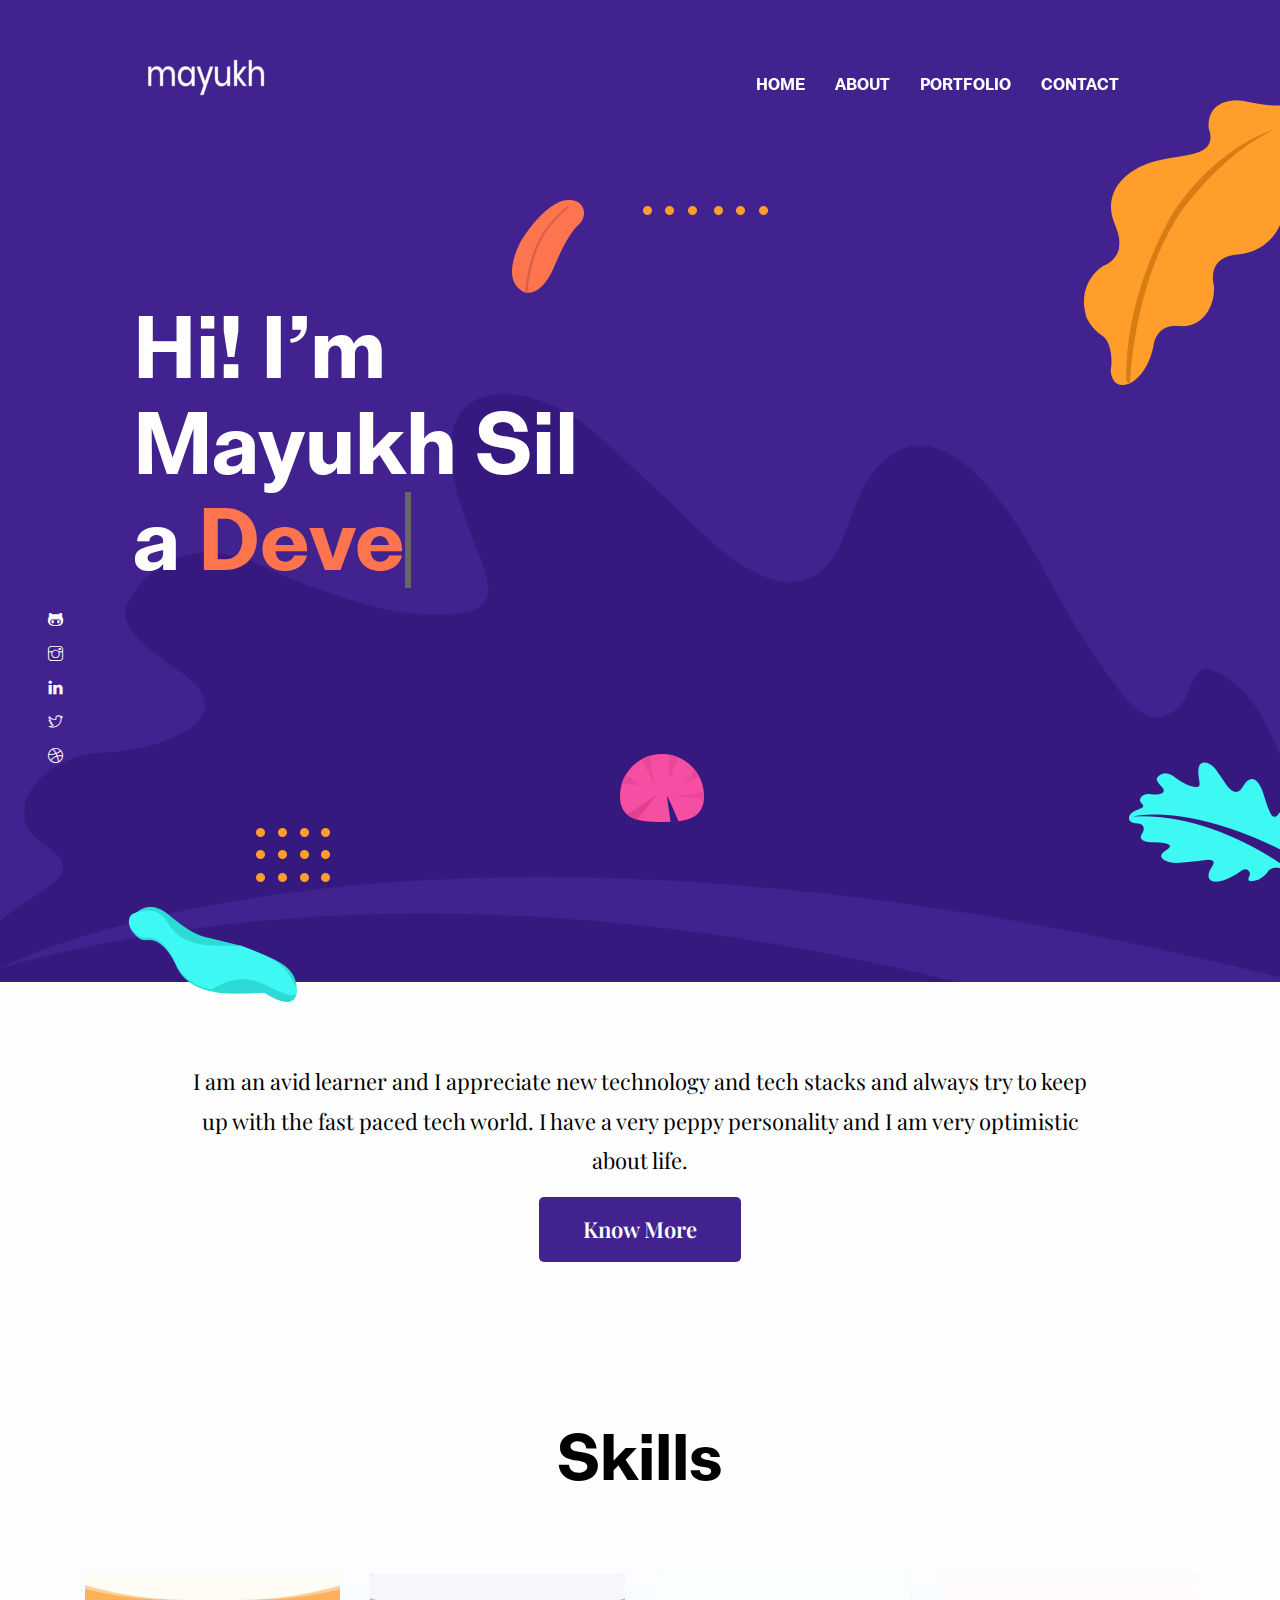
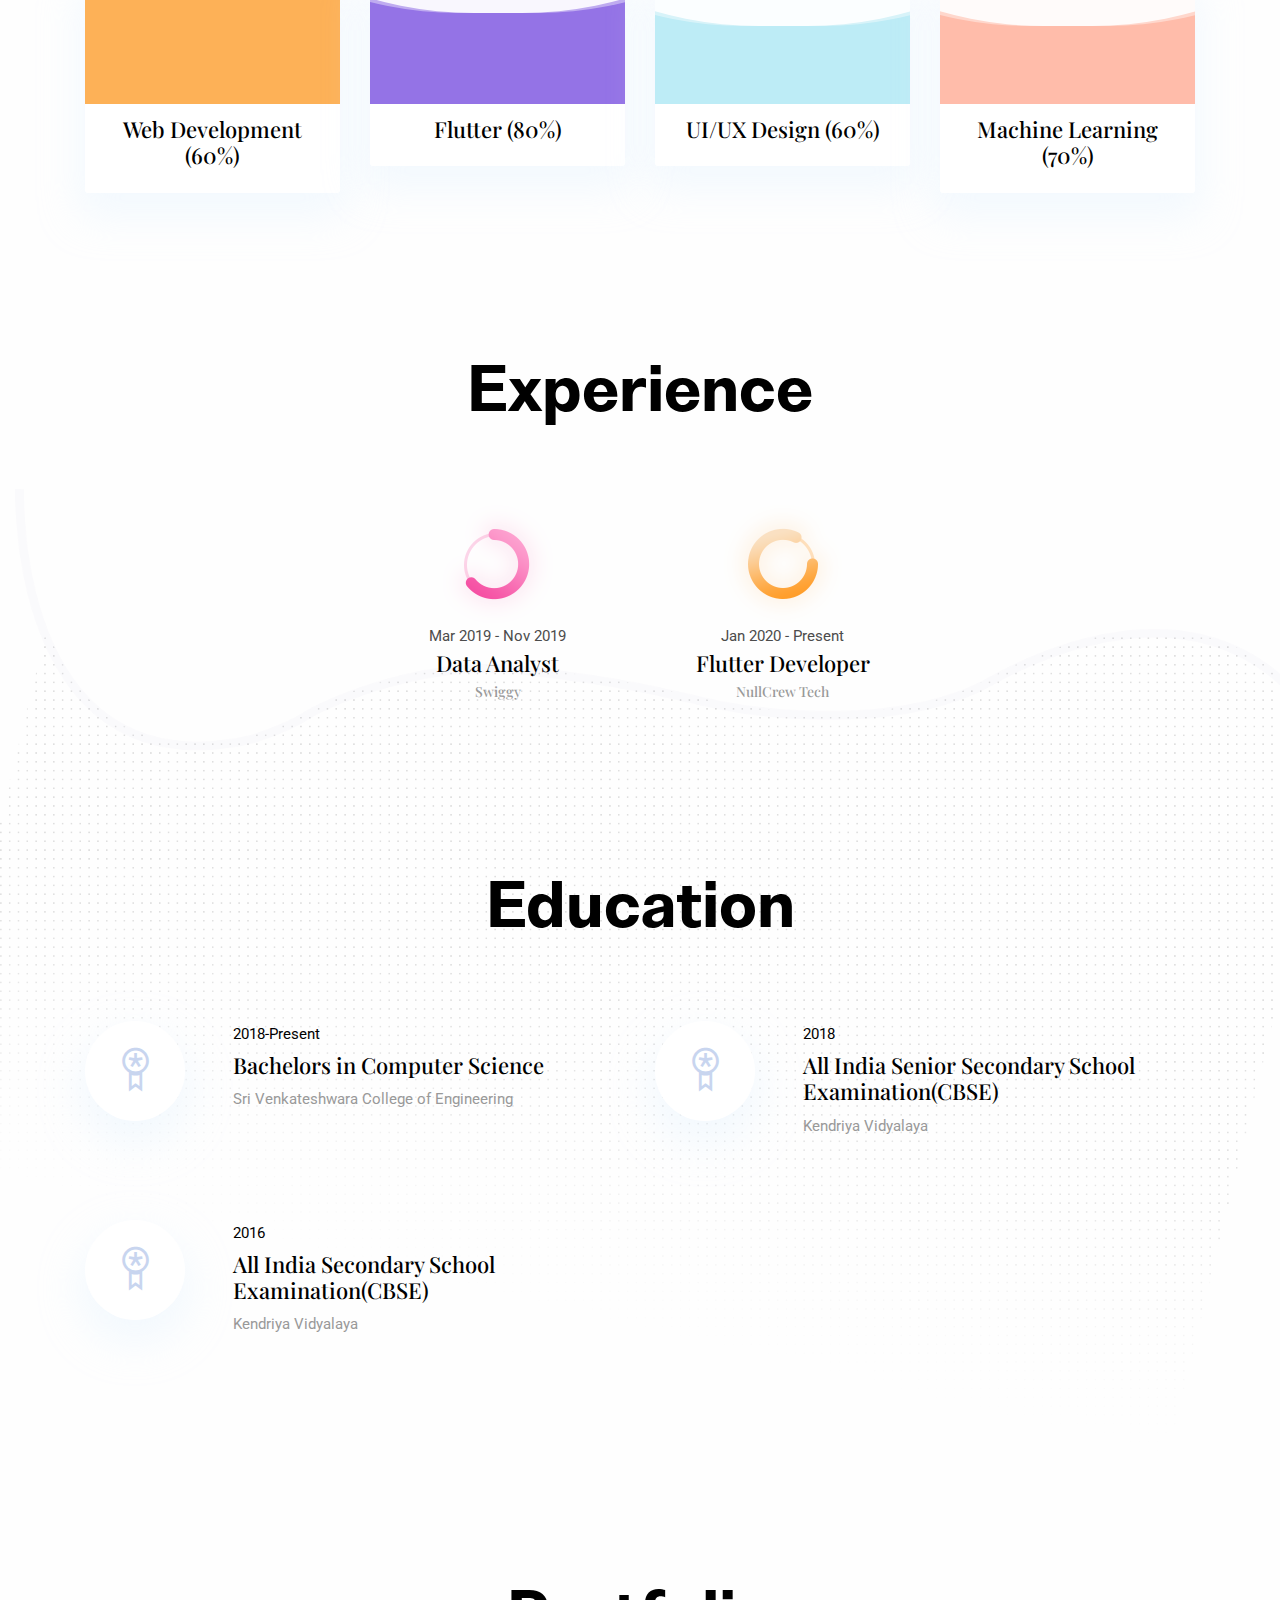
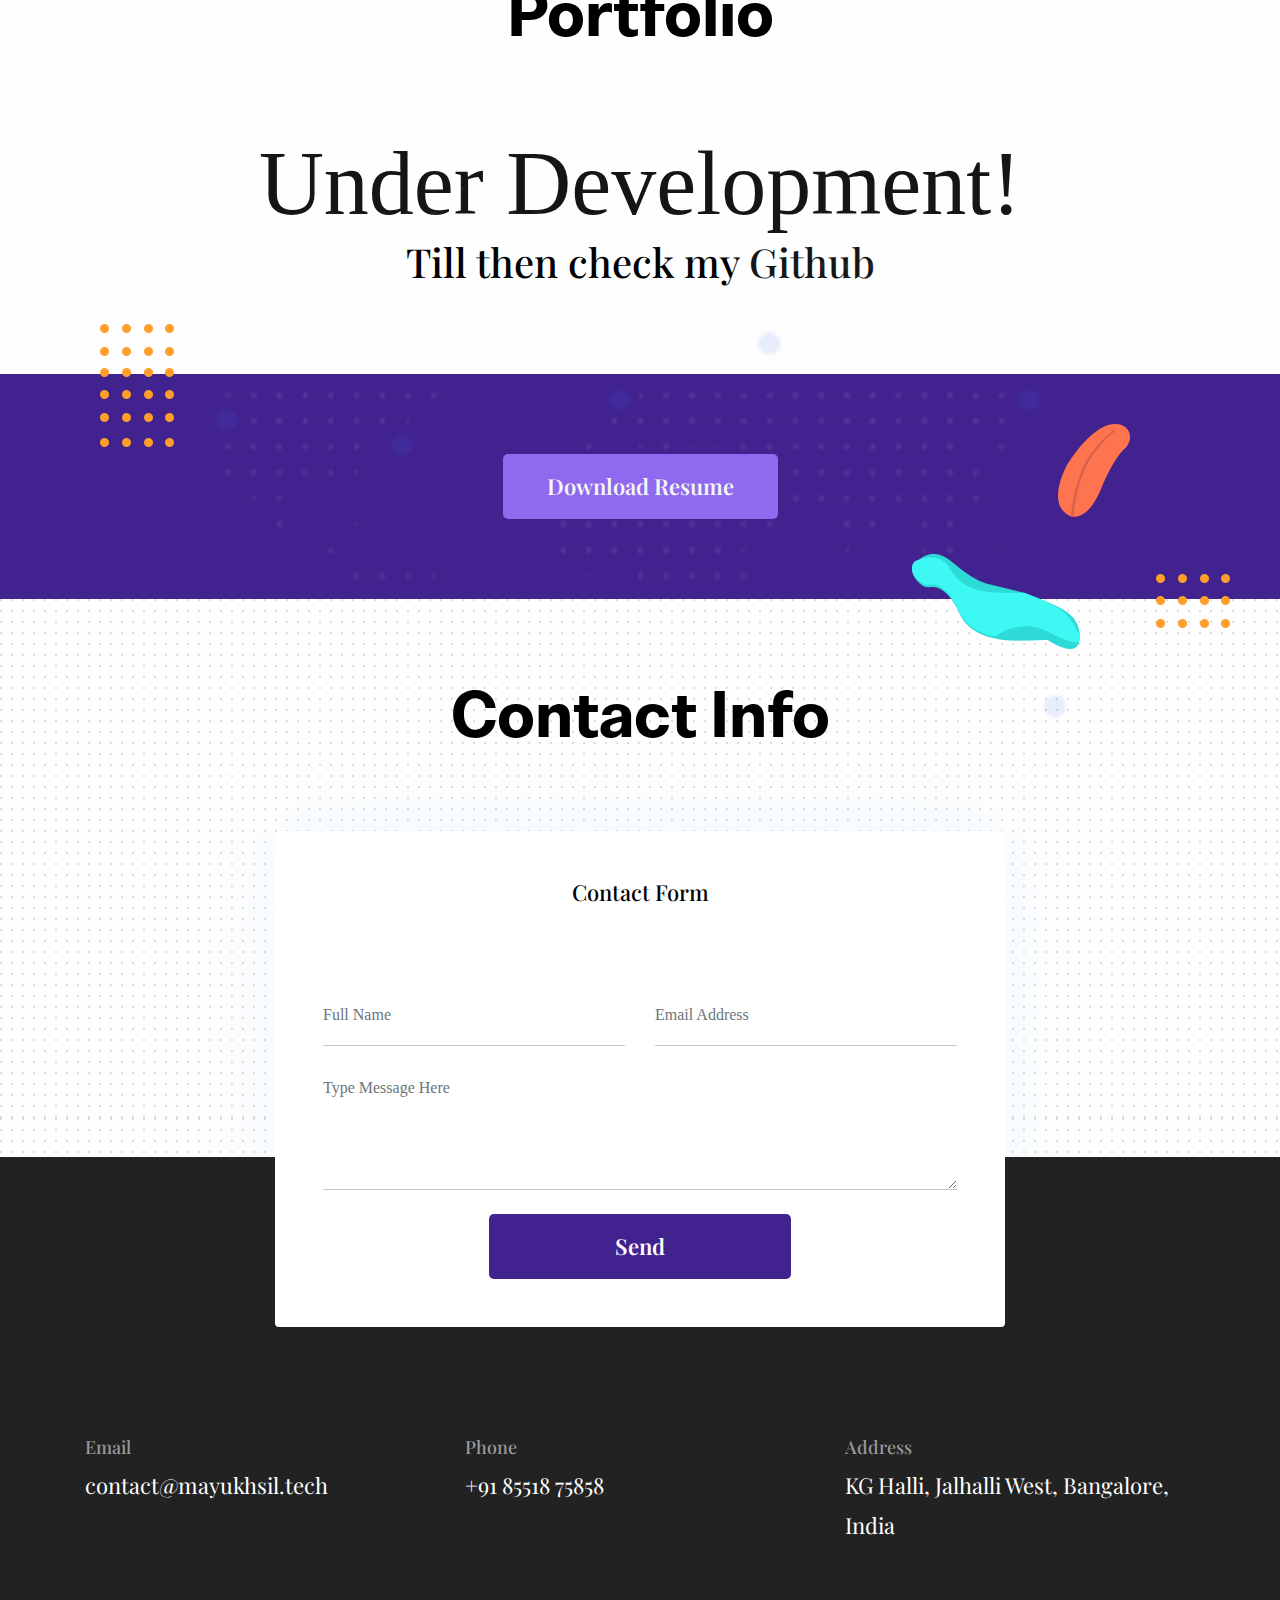
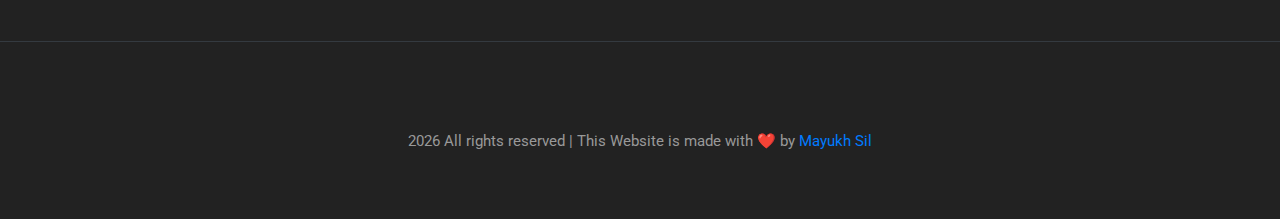
==== commit 7e0715d0: "stable build push" ====
--- a/css/style.css
+++ b/css/style.css
@@ -138,6 +138,11 @@
   color: #f5f5f5;
 }
 
+.btn-fourth {
+  background: #000000;
+  color: #ffffff;
+}
+
 .btn-transparent {
   background: transparent;
   color: #41228e;
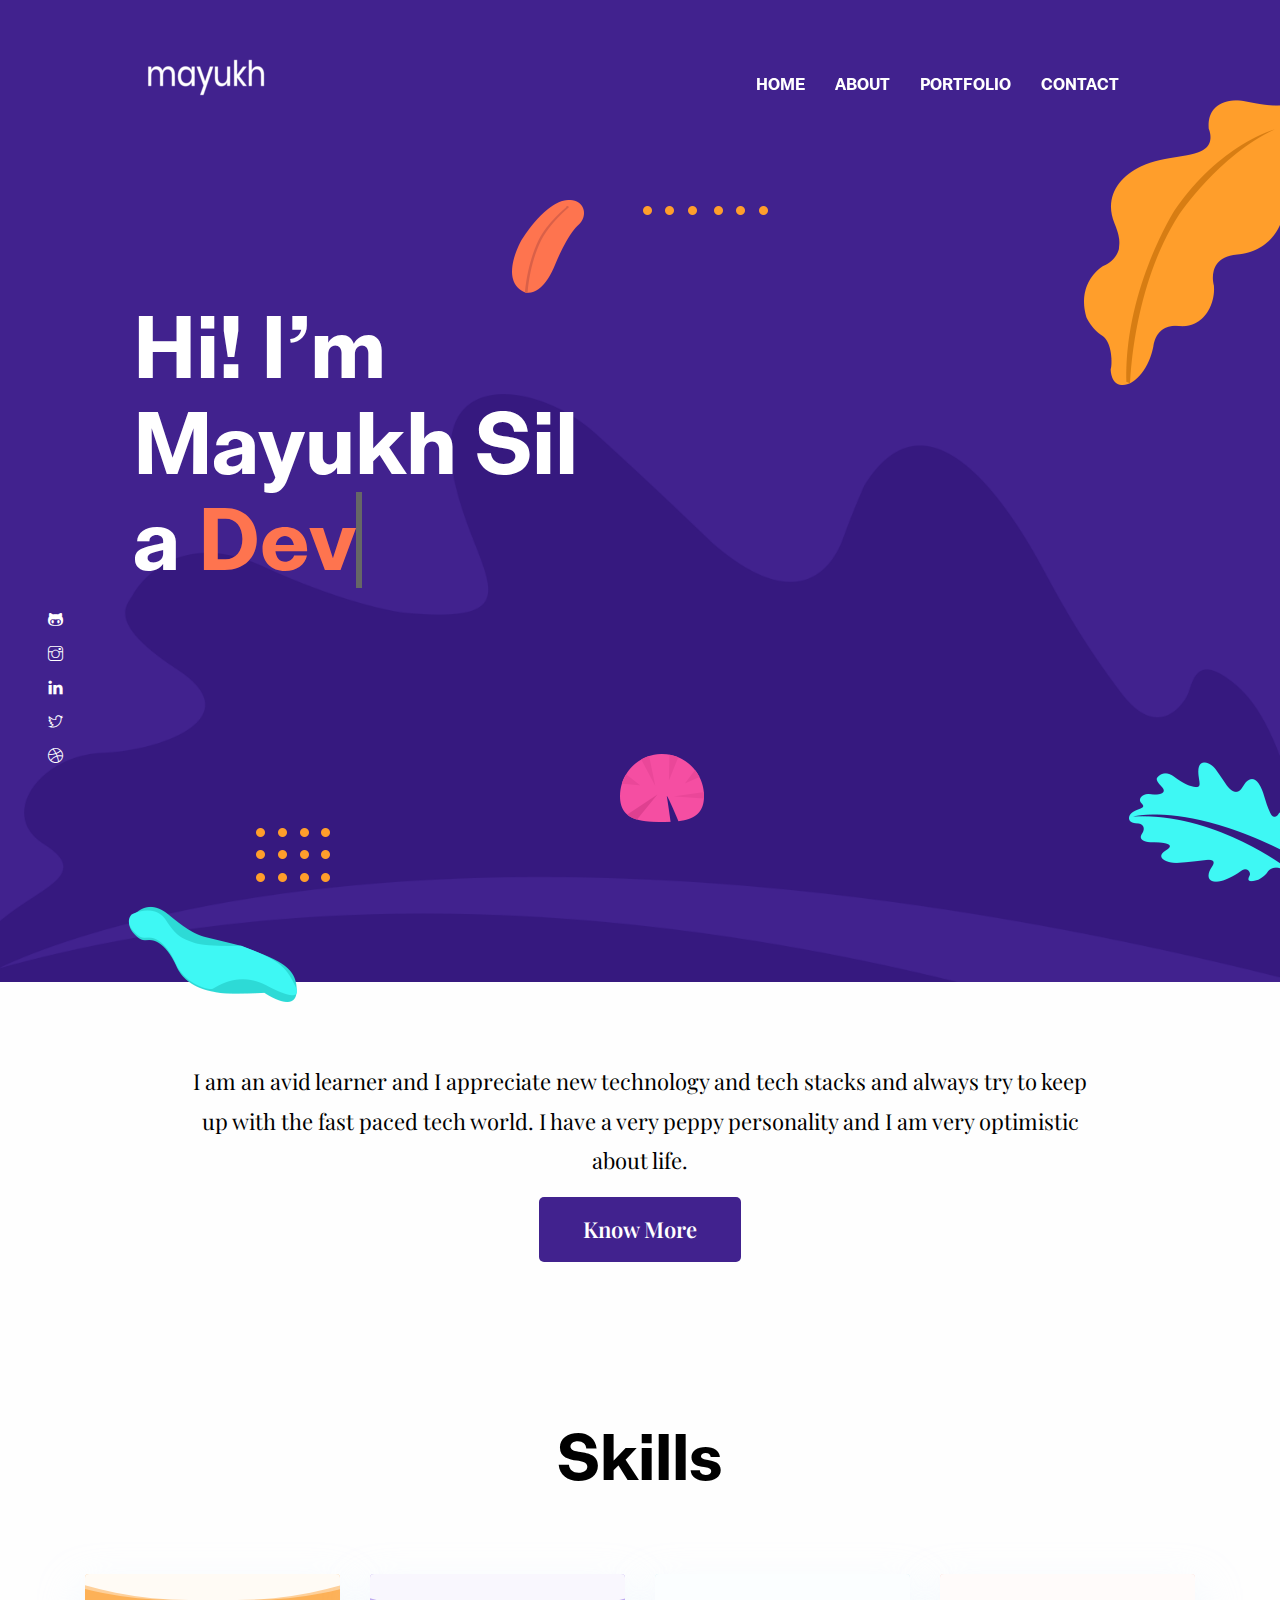
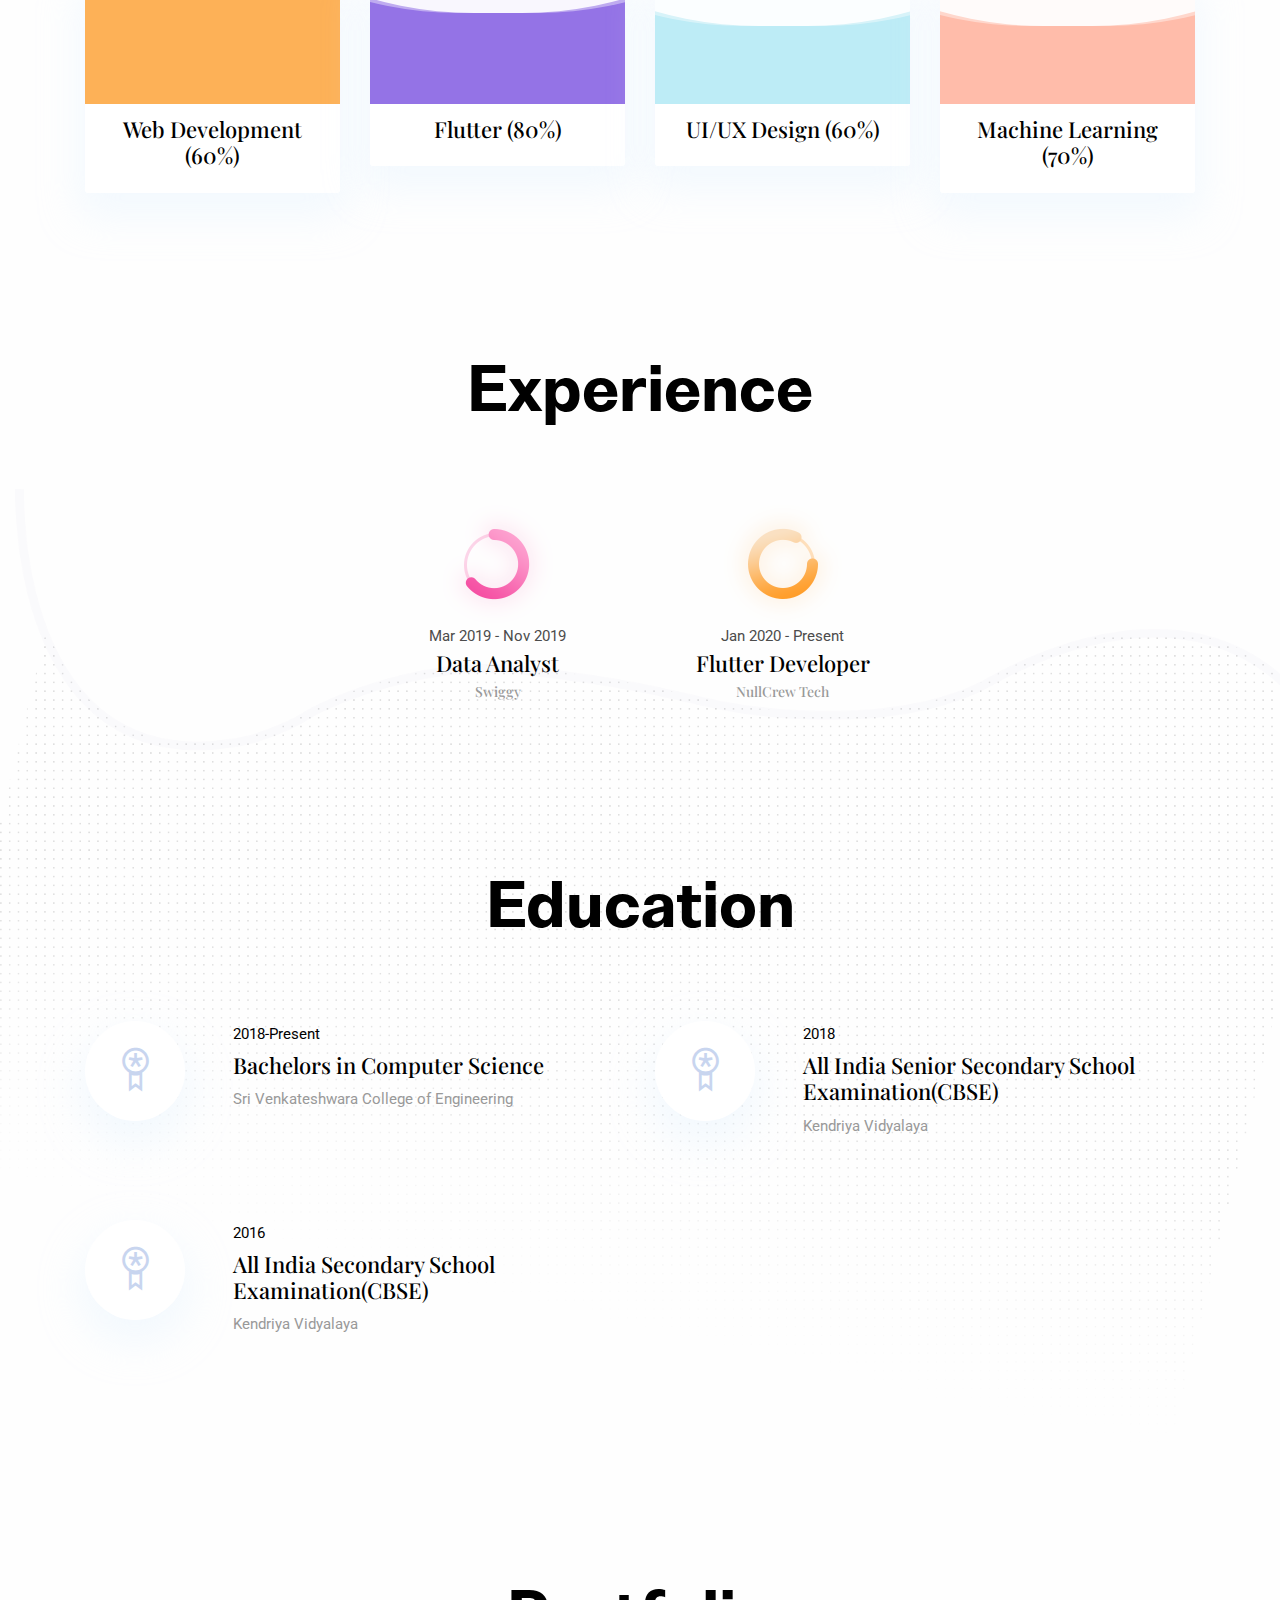
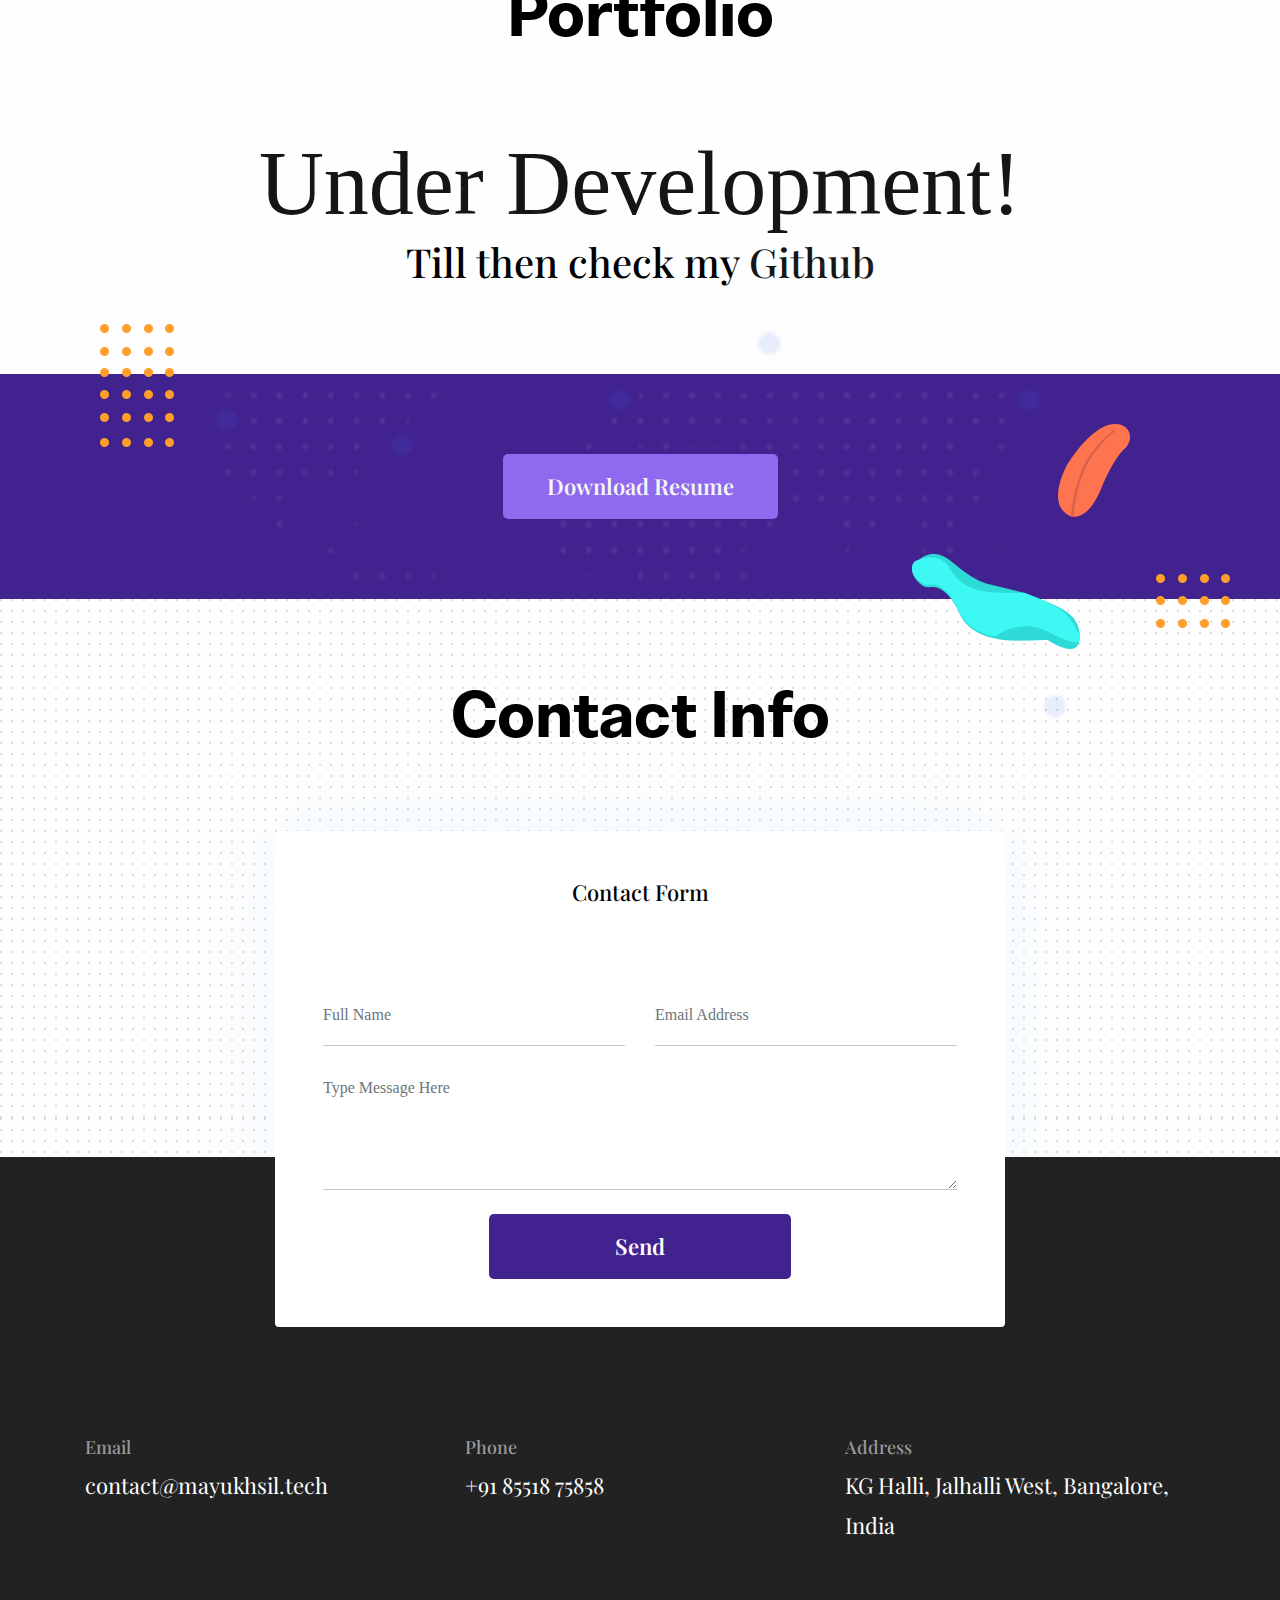
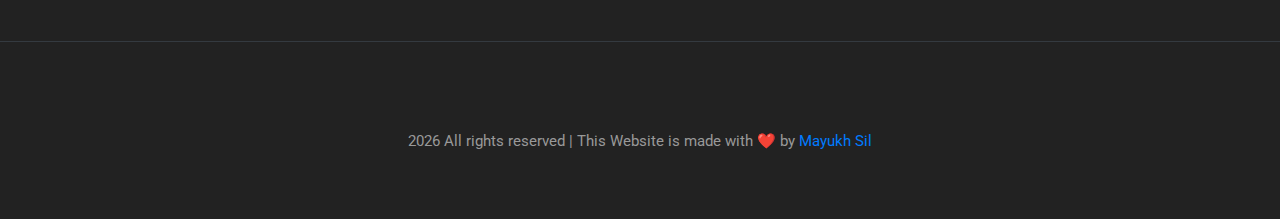
==== commit 98a37531: "stable commit push" ====
--- a/index.html
+++ b/index.html
@@ -26,10 +26,8 @@
     <link rel="icon" href="images/icons/favicon.png" type="image/x-icon">
 
 </head>
-
 <body>
-
-
+    
     <header class="navigation fixed-top">
         <nav class="navbar navbar-expand-lg navbar-dark">
             <a class="navbar-brand font-tertiary h3" href="index.html"><img src="images/logo.png" alt="Myself"></a>
@@ -465,7 +463,7 @@
         </div>
     </footer>
     <!-- /footer -->
-
+    
     <!-- jQuery -->
     <script src="plugins/jQuery/jquery.min.js"></script>
     <!-- Bootstrap JS -->
@@ -481,6 +479,8 @@
     <!-- Main Script -->
     <script src="js/script.js"></script>
     <script src="js/text.js"></script>
+    
+
 
 </body>
 
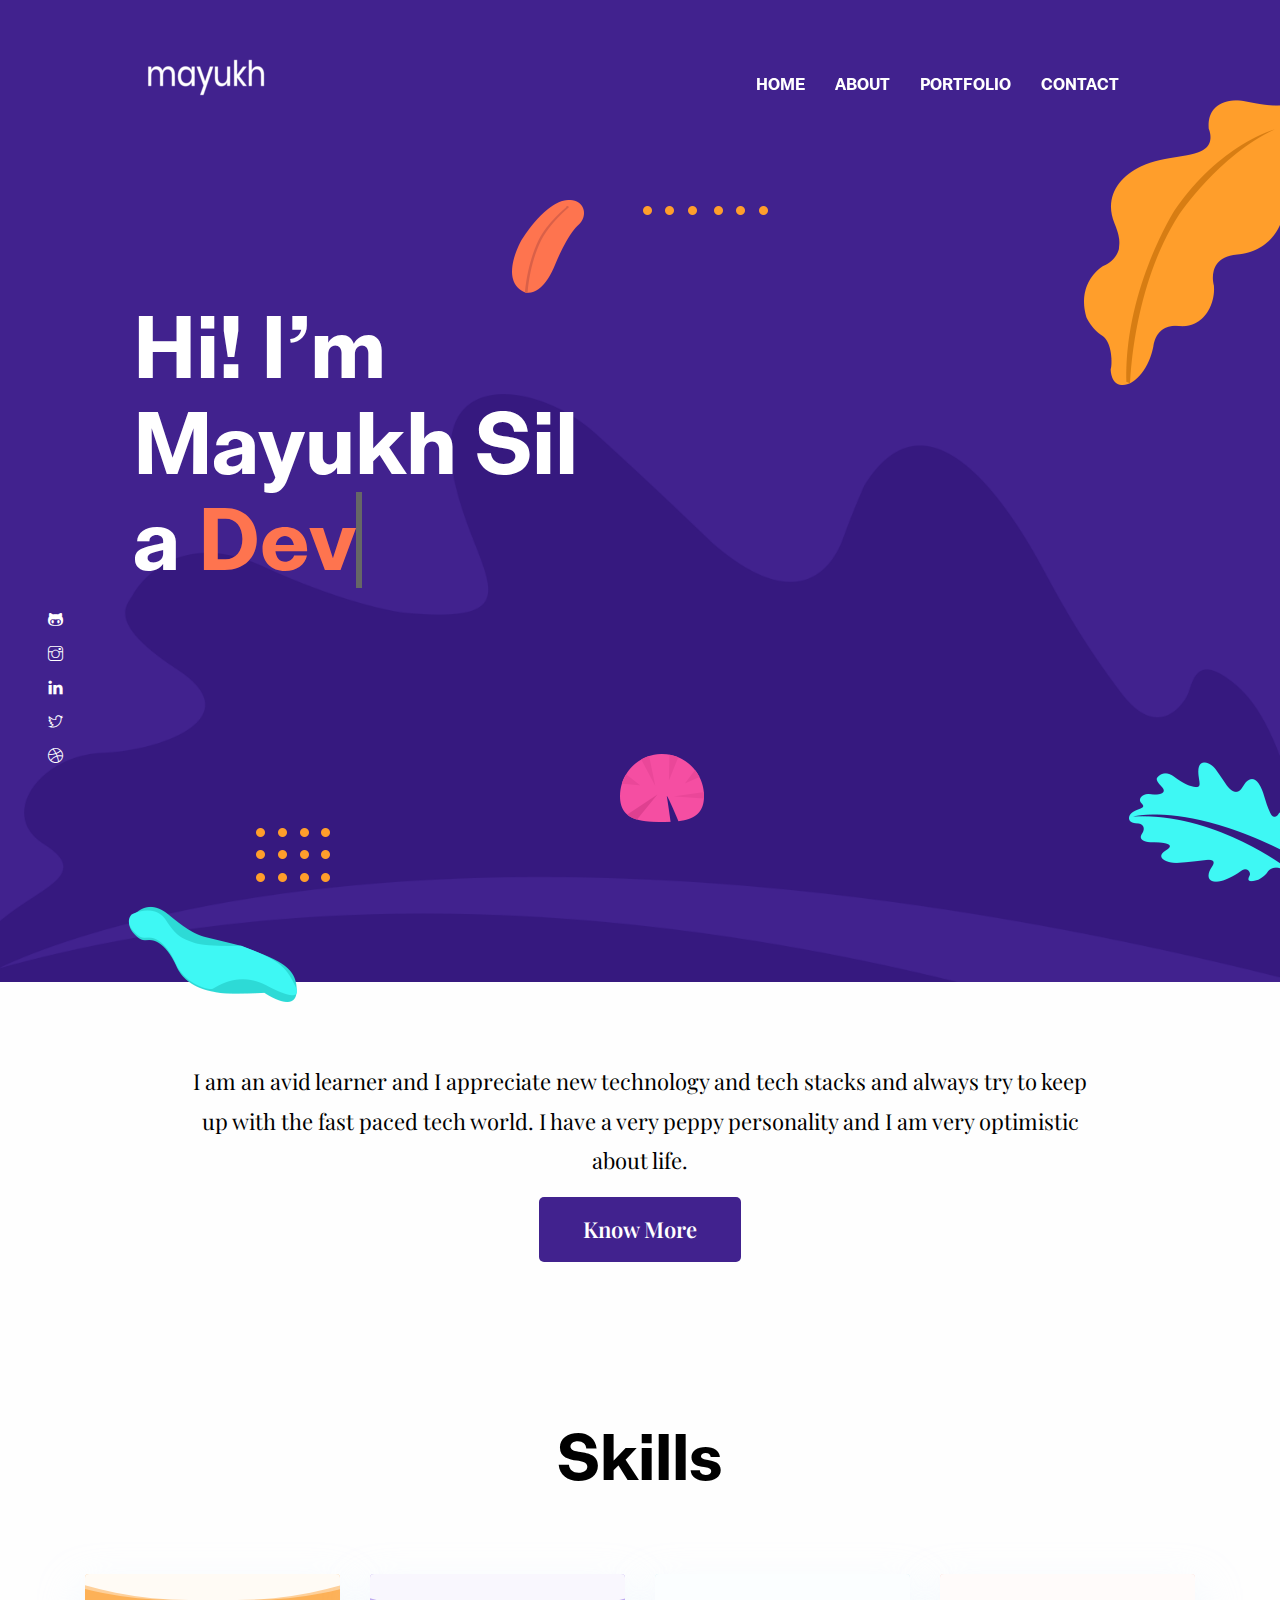
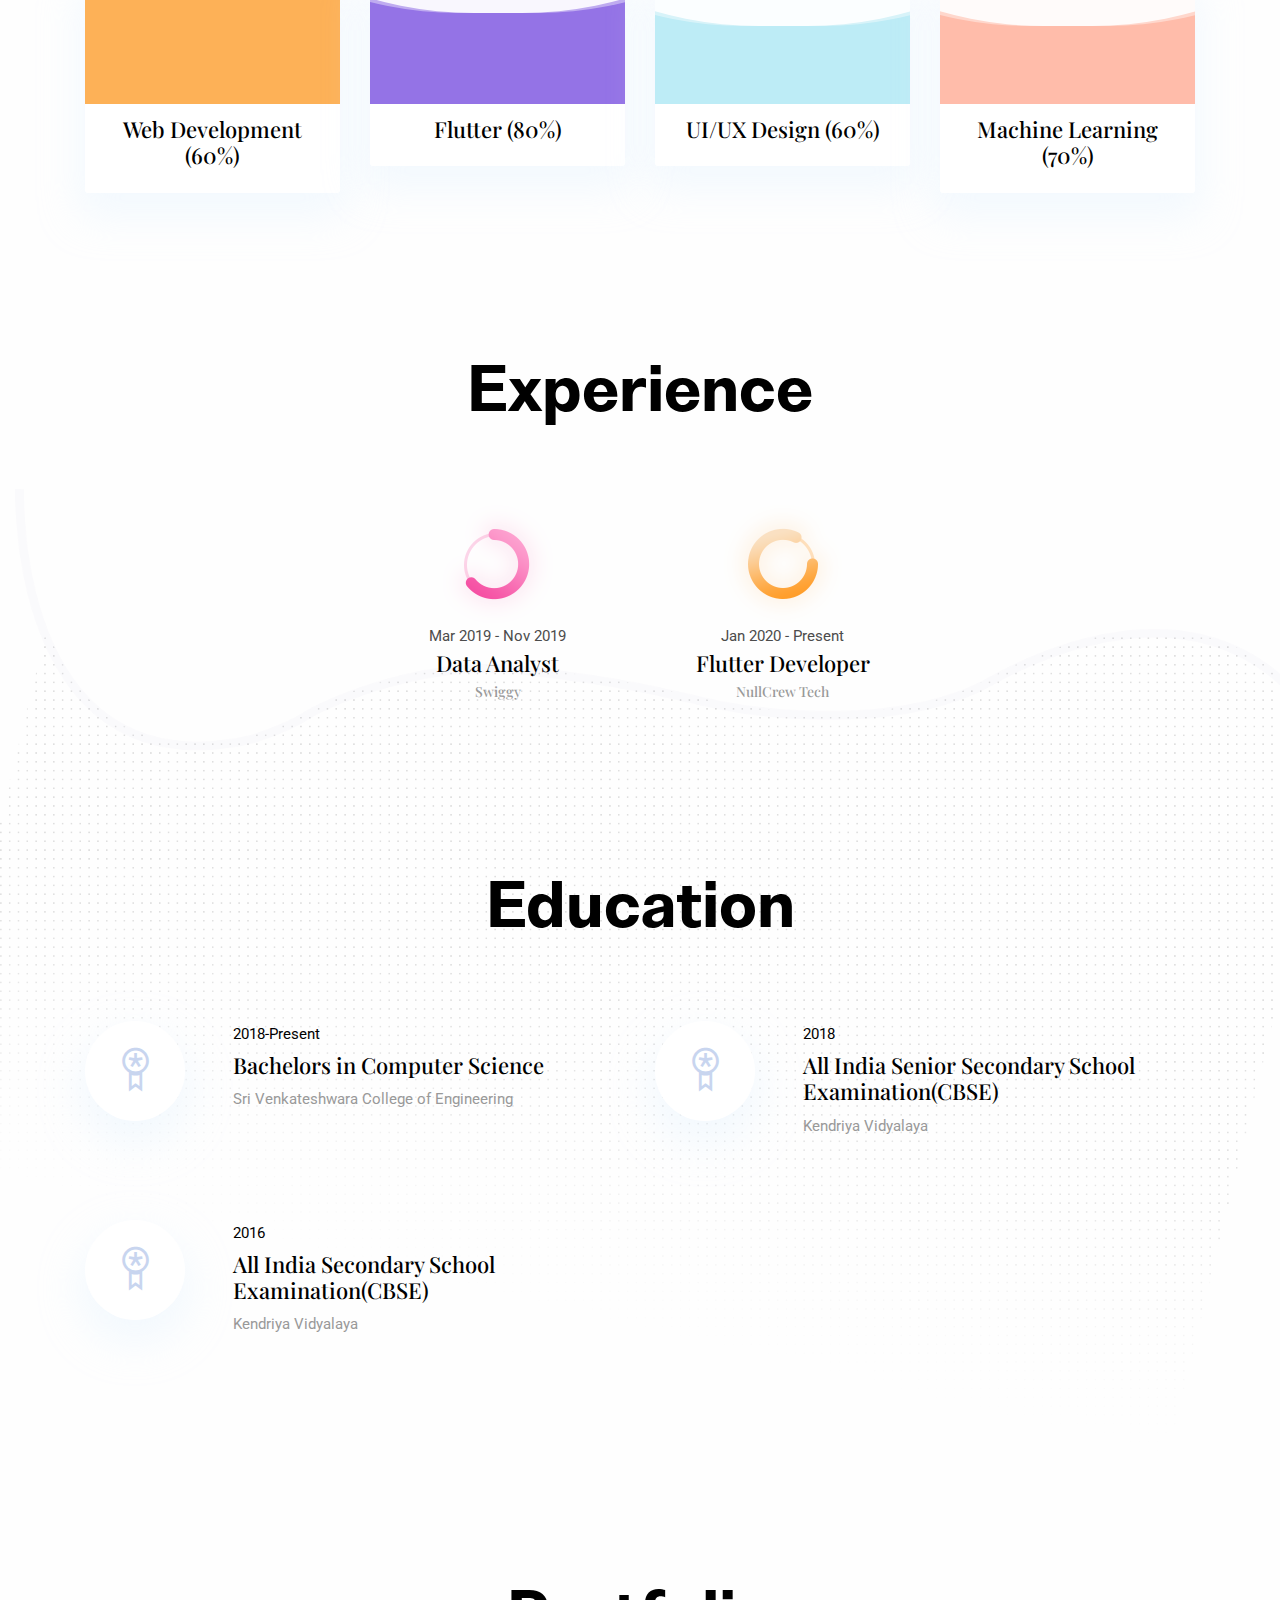
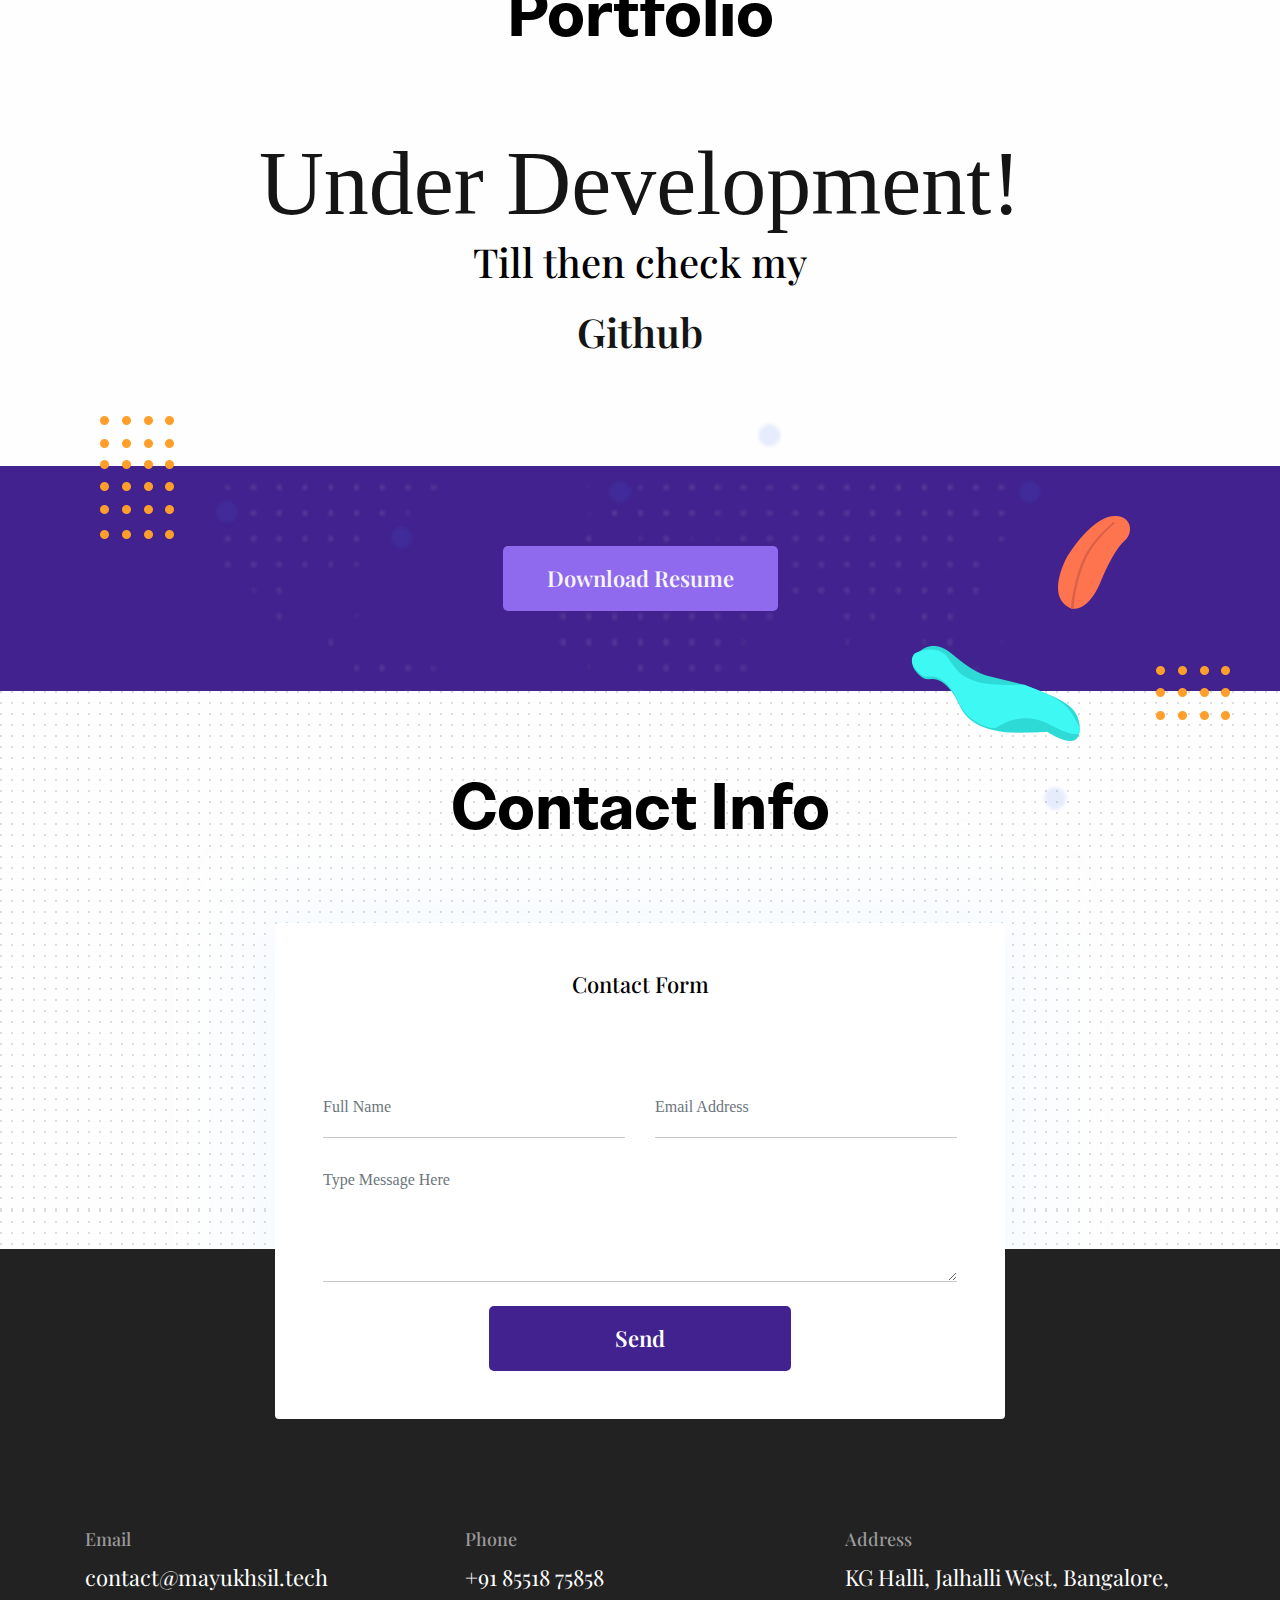
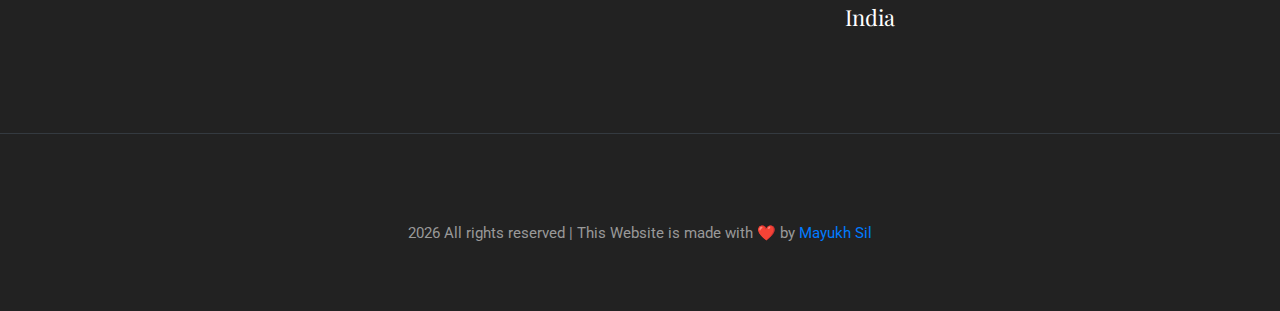
==== commit c992a96d: "stable push" ====
--- a/index.html
+++ b/index.html
@@ -292,8 +292,10 @@
             <div class="container">
                 <div class="row">
                     <div class="col-12 text-center">
-                    <ha1>Under Development!</ha1>
-                    <h3>Till then check my <a href="https://www.github.com/mayukhsil"><ha2>Github</ha2></a></h3>
+                    <ha1>Under Development!</br></ha1>
+                    <h3>Till then check my <a class="btn btn-block" href="https://www.github.com/mayukhsil">
+                        <ha2>Github</ha2>
+                    </a></h3>
                     </div>
                 </div>
             </div>
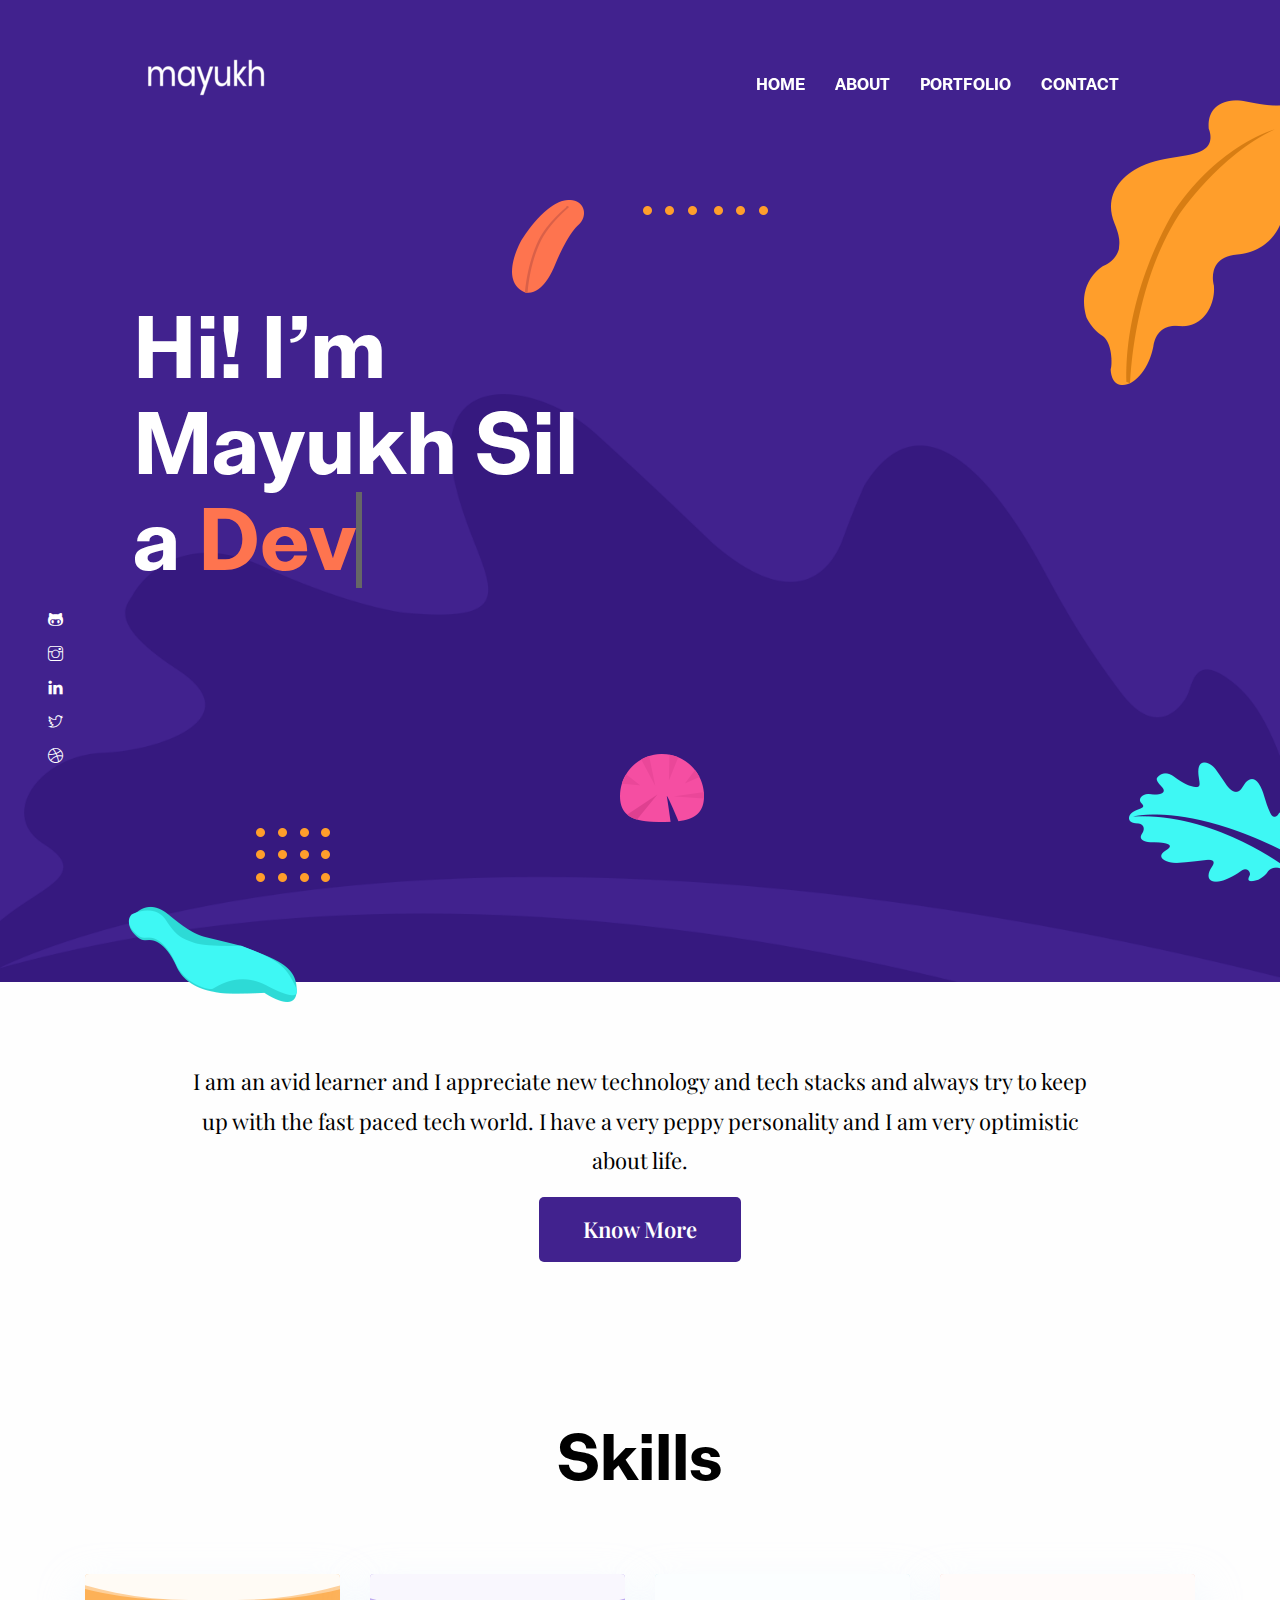
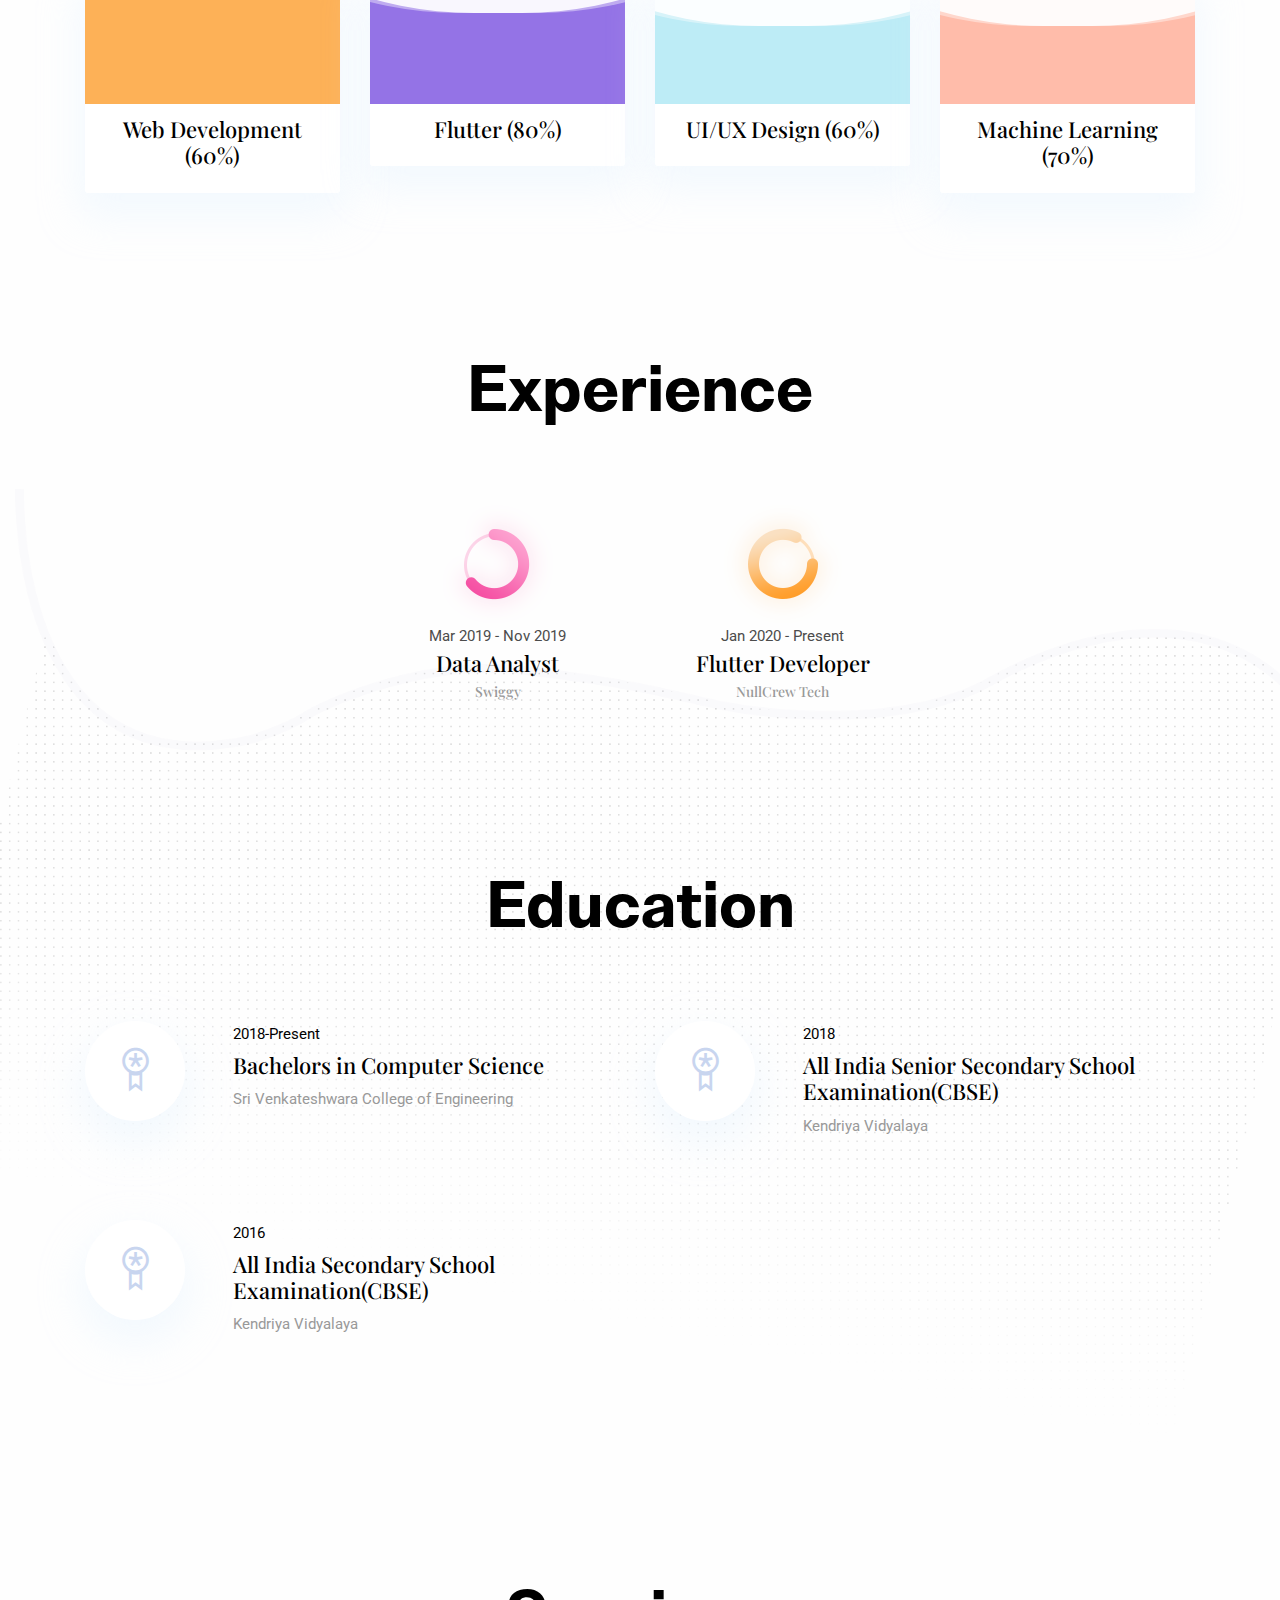
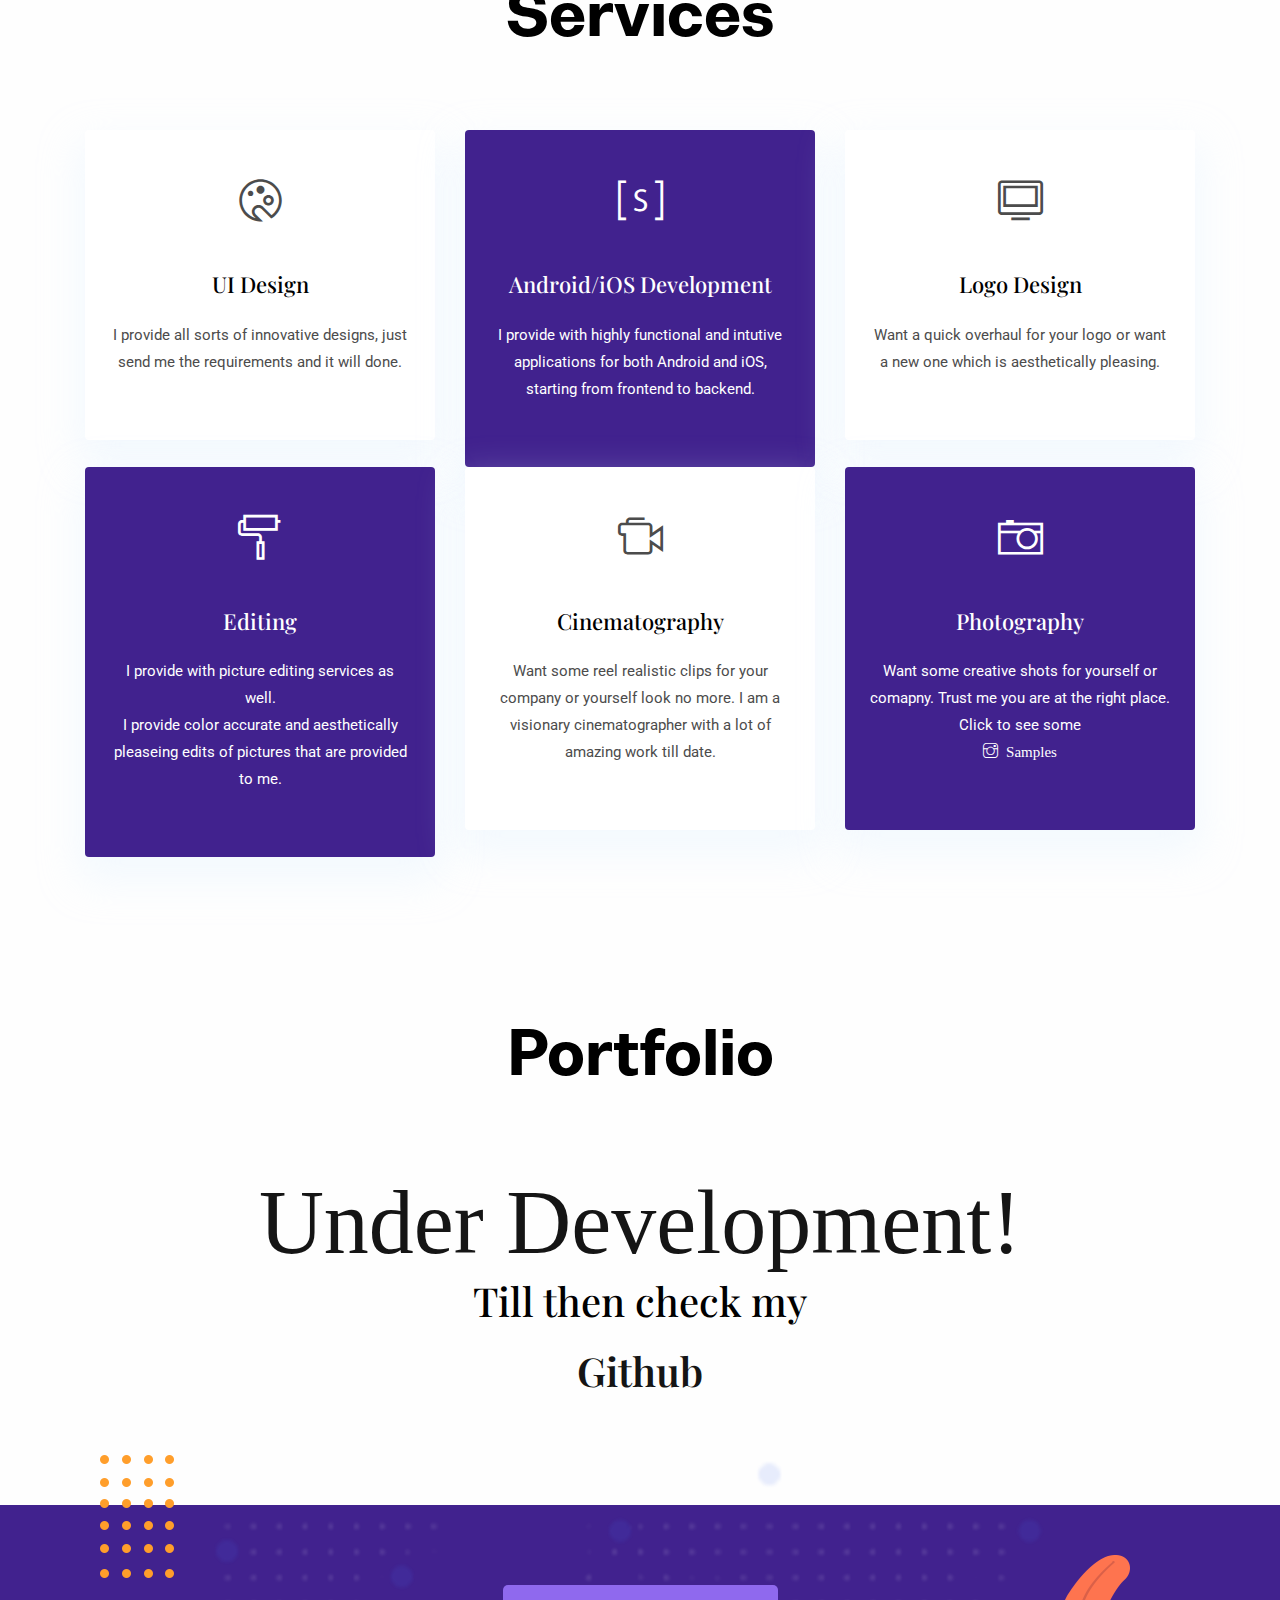
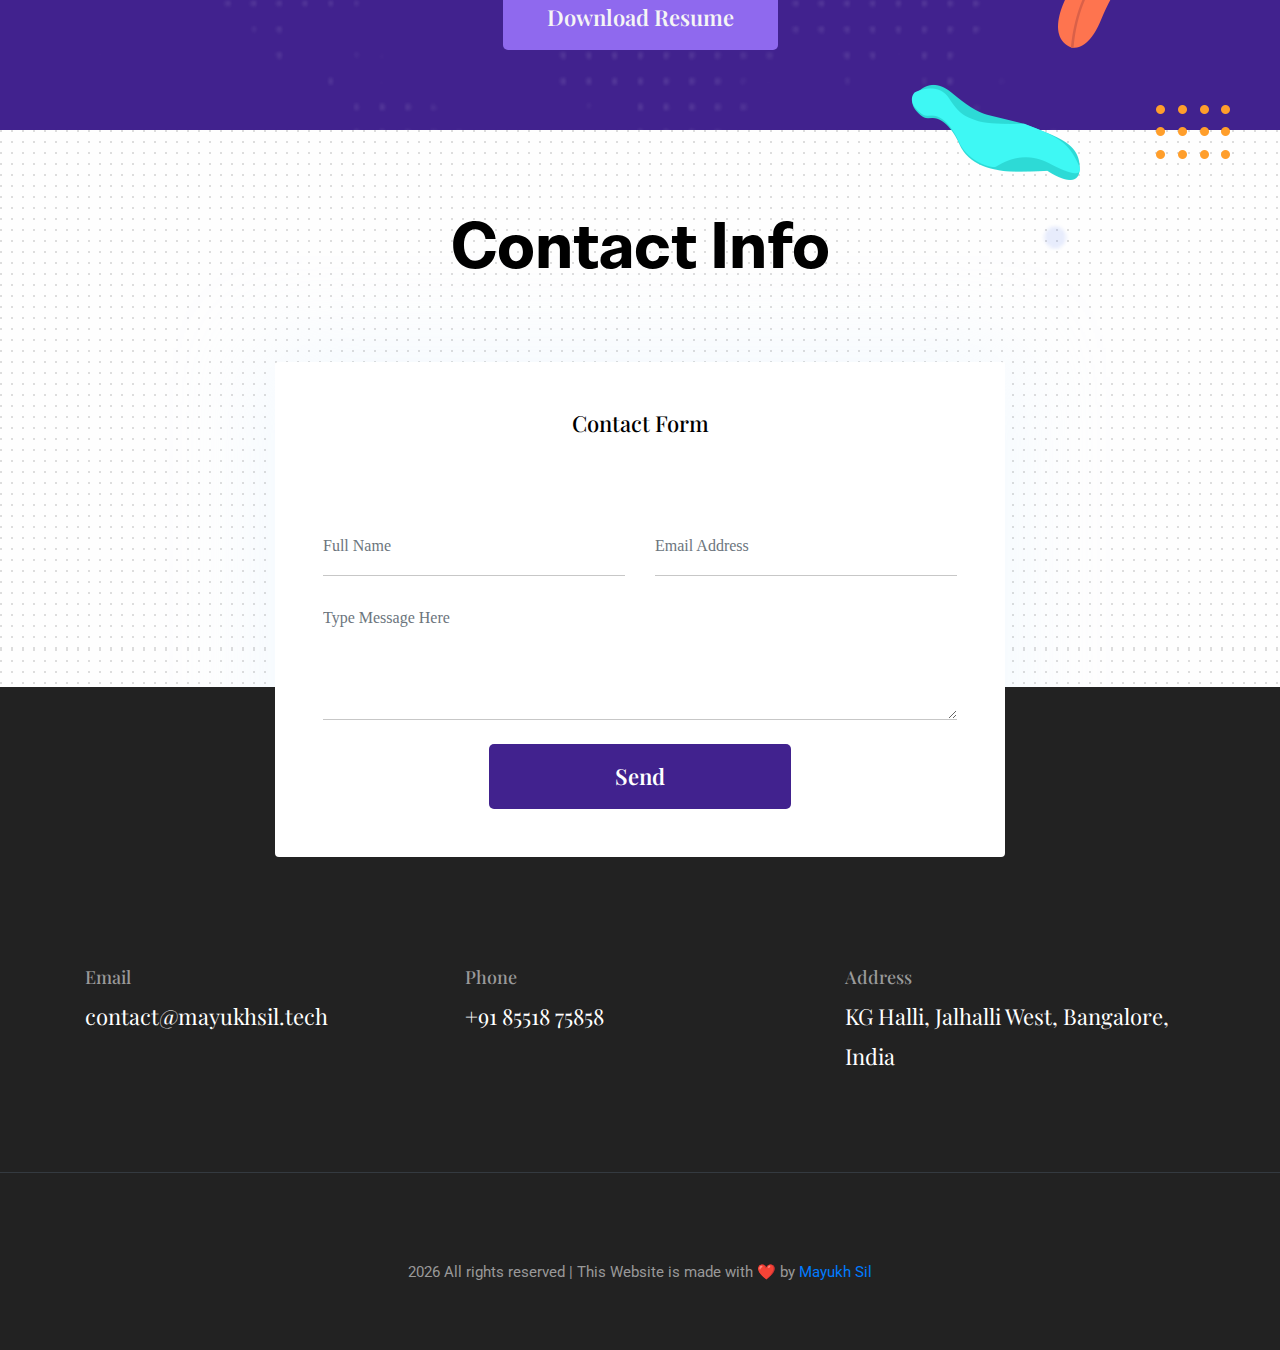
==== commit 1822d2bc: "stable build push" ====
--- a/index.html
+++ b/index.html
@@ -242,7 +242,7 @@
     </section>
     <!-- /education -->
 
-    <!-- services --
+    <!-- services --->
     <section class="section">
         <div class="container">
             <div class="row">
@@ -254,32 +254,62 @@
                         <div class="card-body text-center px-4 py-5">
                             <i class="ti-palette icon mb-5 d-inline-block"></i>
                             <h4 class="mb-4">UI Design</h4>
-                            <p>.</p>
+                            <p>I provide all sorts of innovative designs, just send me the requirements and it will done.</p>
                         </div>
                     </div>
                 </div>
                 <div class="col-md-4 mb-4 mb-md-0">
                     <div class="card active-bg-primary hover-shadow shadow">
                         <div class="card-body text-center px-4 py-5">
-                            <i class="ti-vector icon mb-5 d-inline-block"></i>
-                            <h4 class="mb-4">UX Design</h4>
-                            <p>Lorem ipsum dolor sit amet, consectetur adipisicing elit, sed do eiusmod tempor incididunt ut labore et dolore magna aliqua.</p>
+                            <i class="ti-shortcode icon mb-5 d-inline-block"></i>
+                            <h4 class="mb-4">Android/iOS Development</h4>
+                            <p>I provide with highly functional and intutive applications for both Android and iOS, starting from frontend to backend.</p>
                         </div>
                     </div>
                 </div>
                 <div class="col-md-4 mb-4 mb-md-0">
                     <div class="card hover-shadow shadow">
                         <div class="card-body text-center px-4 py-5">
-                            <i class="ti-panel icon mb-5 d-inline-block"></i>
-                            <h4 class="mb-4">Interaction Design</h4>
-                            <p>Lorem ipsum dolor sit amet, consectetur adipisicing elit, sed do eiusmod tempor incididunt ut labore et dolore magna aliqua.</p>
-                        </div>
-                    </div>
-                </div>
-            </div>
-        </div>
-    </section>
-    -- /services -->
+                            <i class="ti-desktop icon mb-5 d-inline-block"></i>
+                            <h4 class="mb-4">Logo Design</h4>
+                            <p>Want a quick overhaul for your logo or want a new one which is aesthetically pleasing.</p>
+                        </div>
+                    </div>
+                </div>
+                <br>
+                <div class="col-md-4 mb-4 mb-md-0">
+                    <div class="card active-bg-primary hover-shadow shadow">
+                        <div class="card-body text-center px-4 py-5">
+                            <i class="ti-paint-roller icon mb-5 d-inline-block"></i>
+                            <h4 class="mb-4">Editing</h4>
+                            <p>I provide with picture editing services as well.</br>I provide color accurate and aesthetically pleaseing edits of pictures that are provided to me. </p>
+                        </div>
+                    </div>
+                </div>
+                <div class="col-md-4 mb-4 mb-md-0">
+                    <div class="card hover-shadow shadow">
+                        <div class="card-body text-center px-4 py-5">
+                            <i class="ti-video-camera icon mb-5 d-inline-block"></i>
+                            <h4 class="mb-4">Cinematography</h4>
+                            <p>Want some reel realistic clips for your company or yourself look no more. I am a visionary cinematographer with a lot of amazing work till date.</p>
+                        </div>
+                    </div>
+                </div>
+                <div class="col-md-4 mb-4 mb-md-0">
+                    <div class="card active-bg-primary hover-shadow shadow">
+                        <div class="card-body text-center px-4 py-5">
+                            <i class="ti-camera icon mb-5 d-inline-block"></i>
+                            <h4 class="mb-4">Photography</h4>
+                            <p>Want some creative shots for yourself or comapny. Trust me you are at the right place.</br>Click to see some</br>  
+                                <a href="https://www.instagram.com/the.tale.whisperer " class="ti-instagram text-white"> Samples</a>
+                            </p>
+                        </div>
+                    </div>
+                </div>
+            </div>
+        </div>
+    </section>
+    <!--- /services --->
 
     <!-- portfolio -->
     <section class="section">
--- a/css/style.css
+++ b/css/style.css
@@ -140,7 +140,7 @@
 
 .btn-fourth {
   background: #000000;
-  color: #ffffff;
+  color: #eaeaea;
 }
 
 .btn-transparent {
